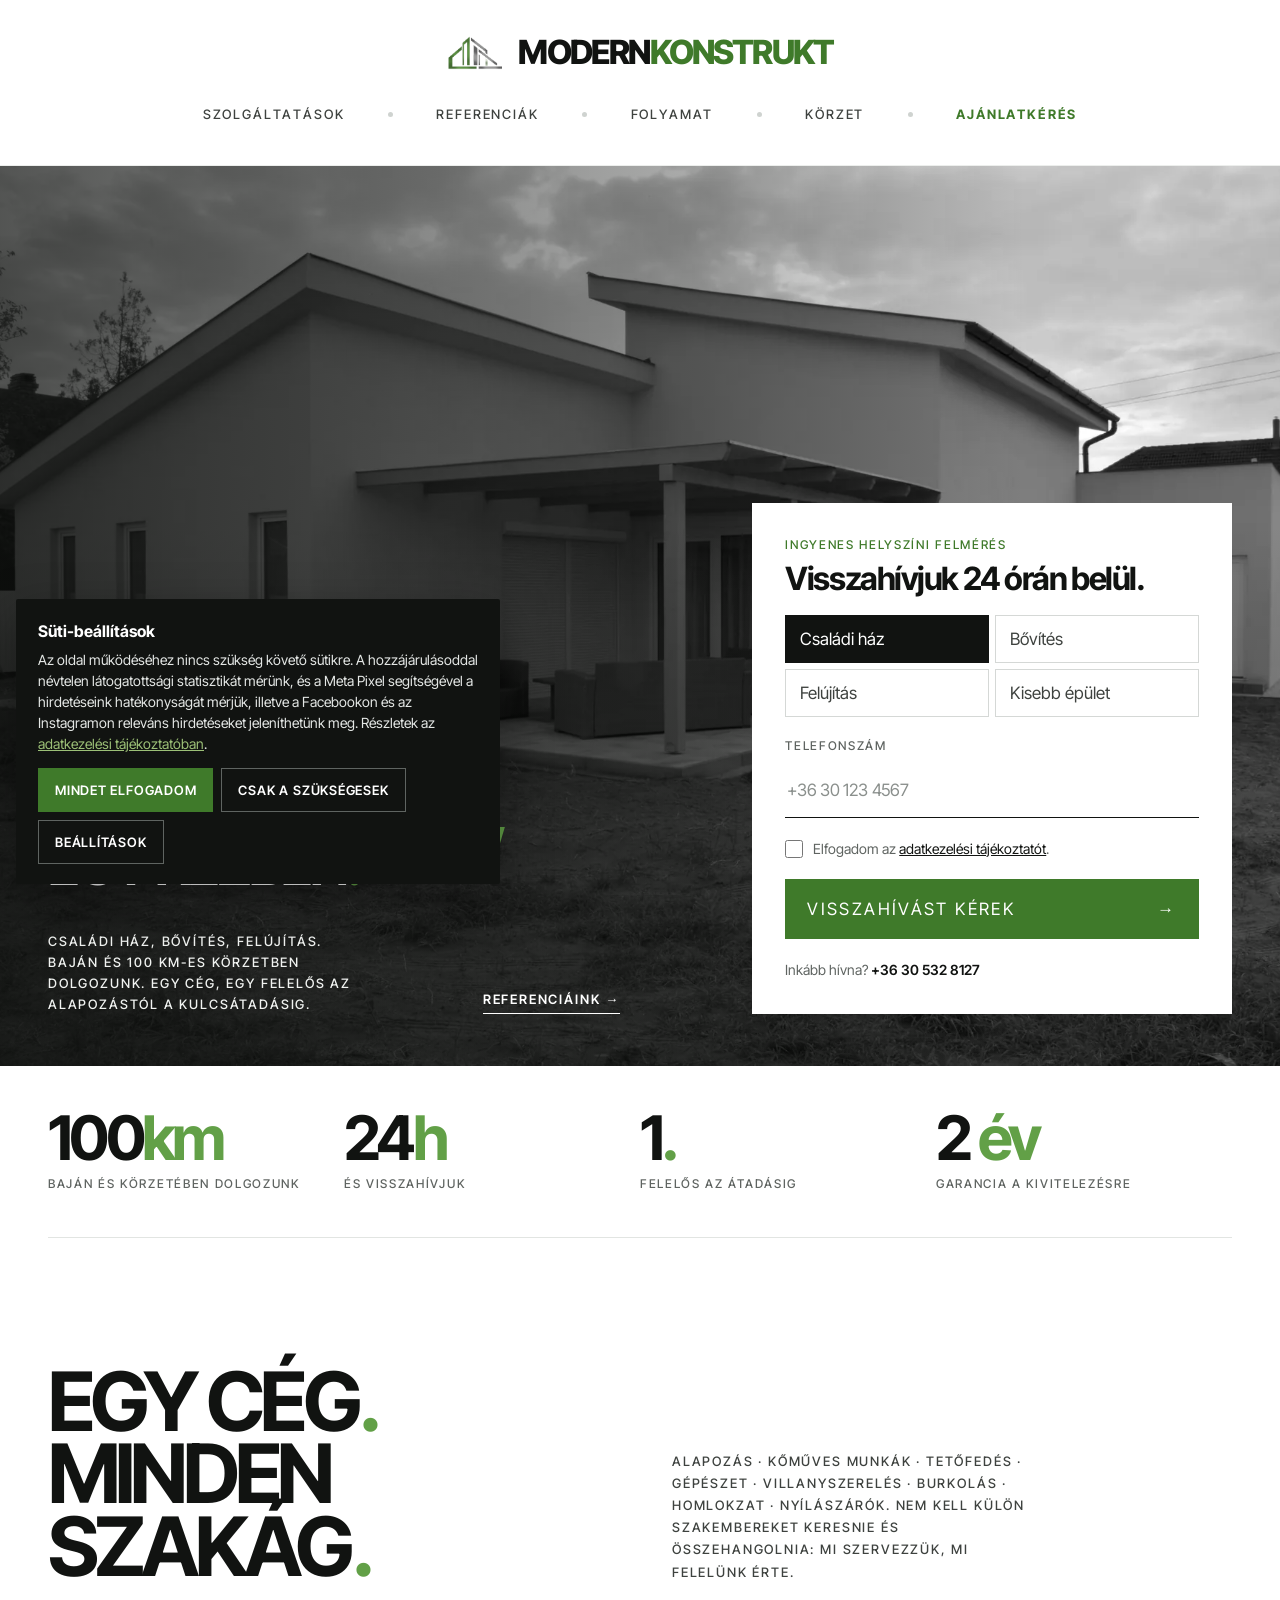
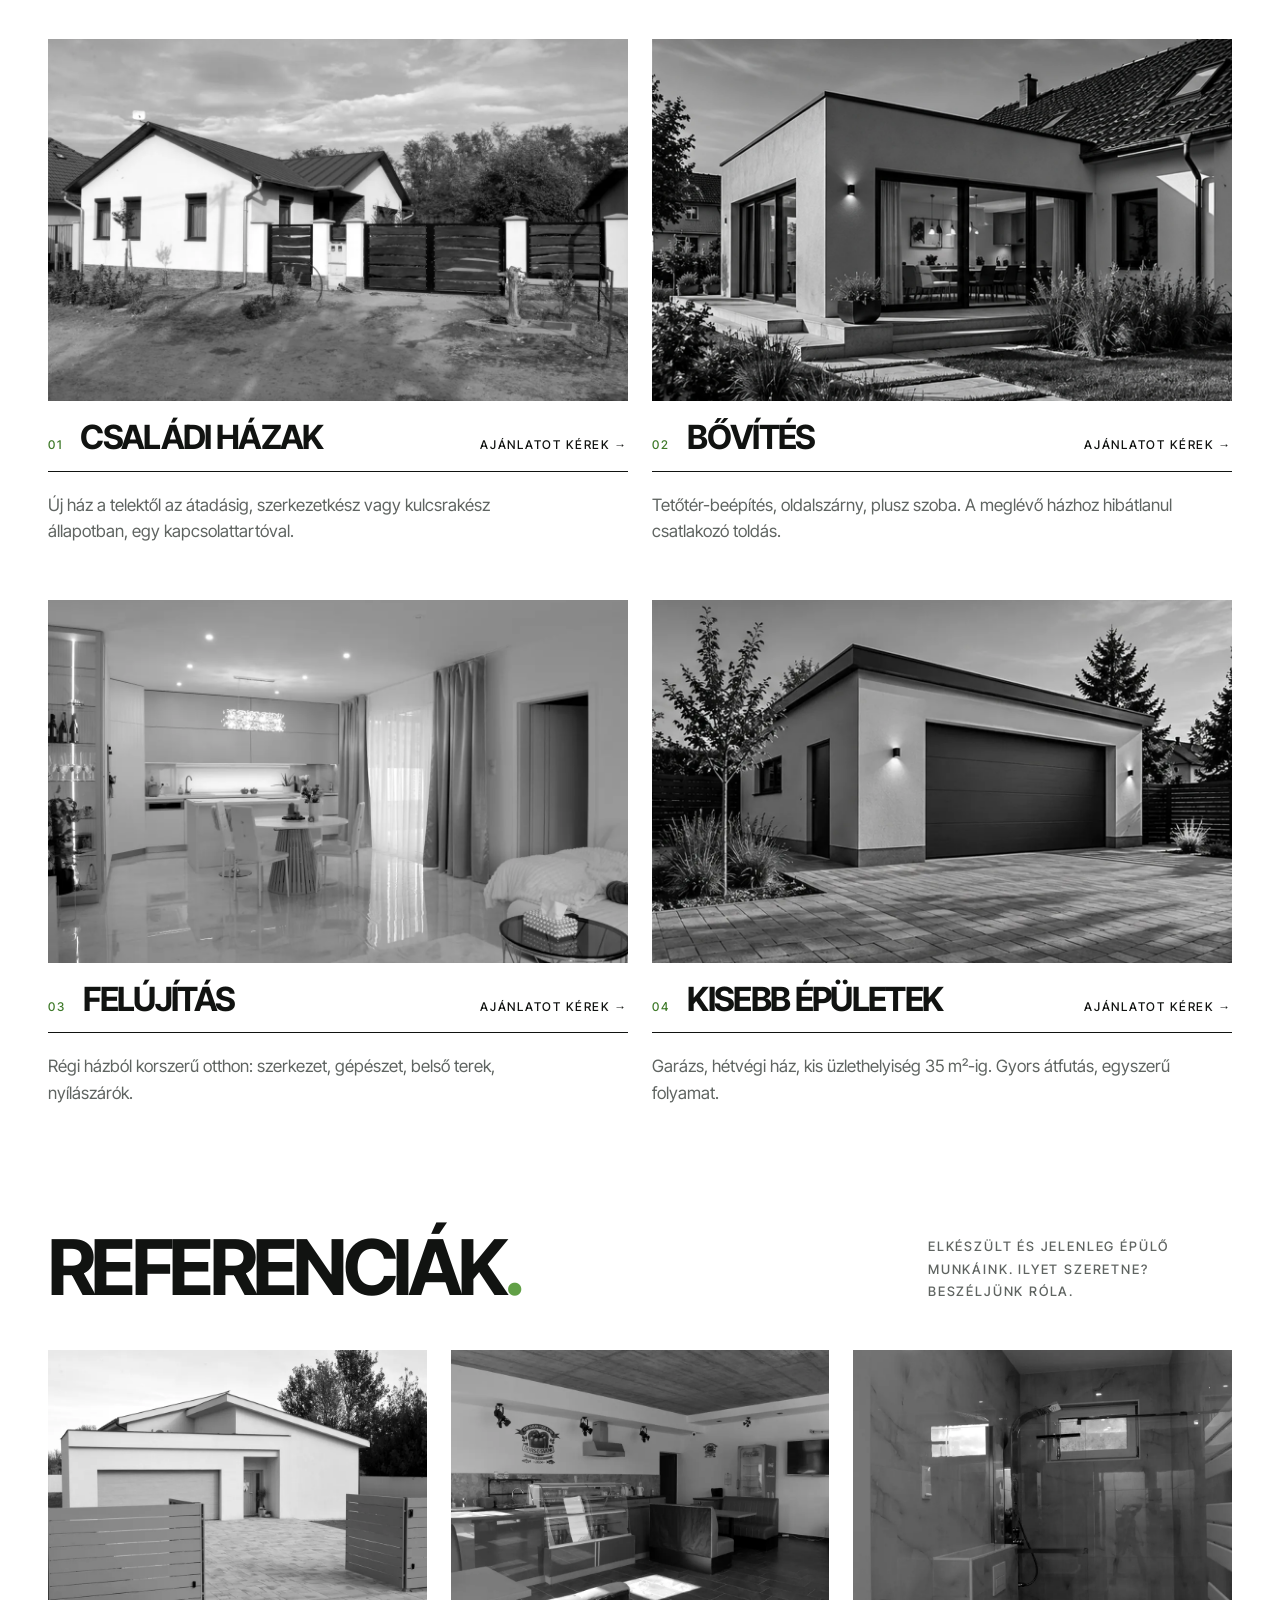
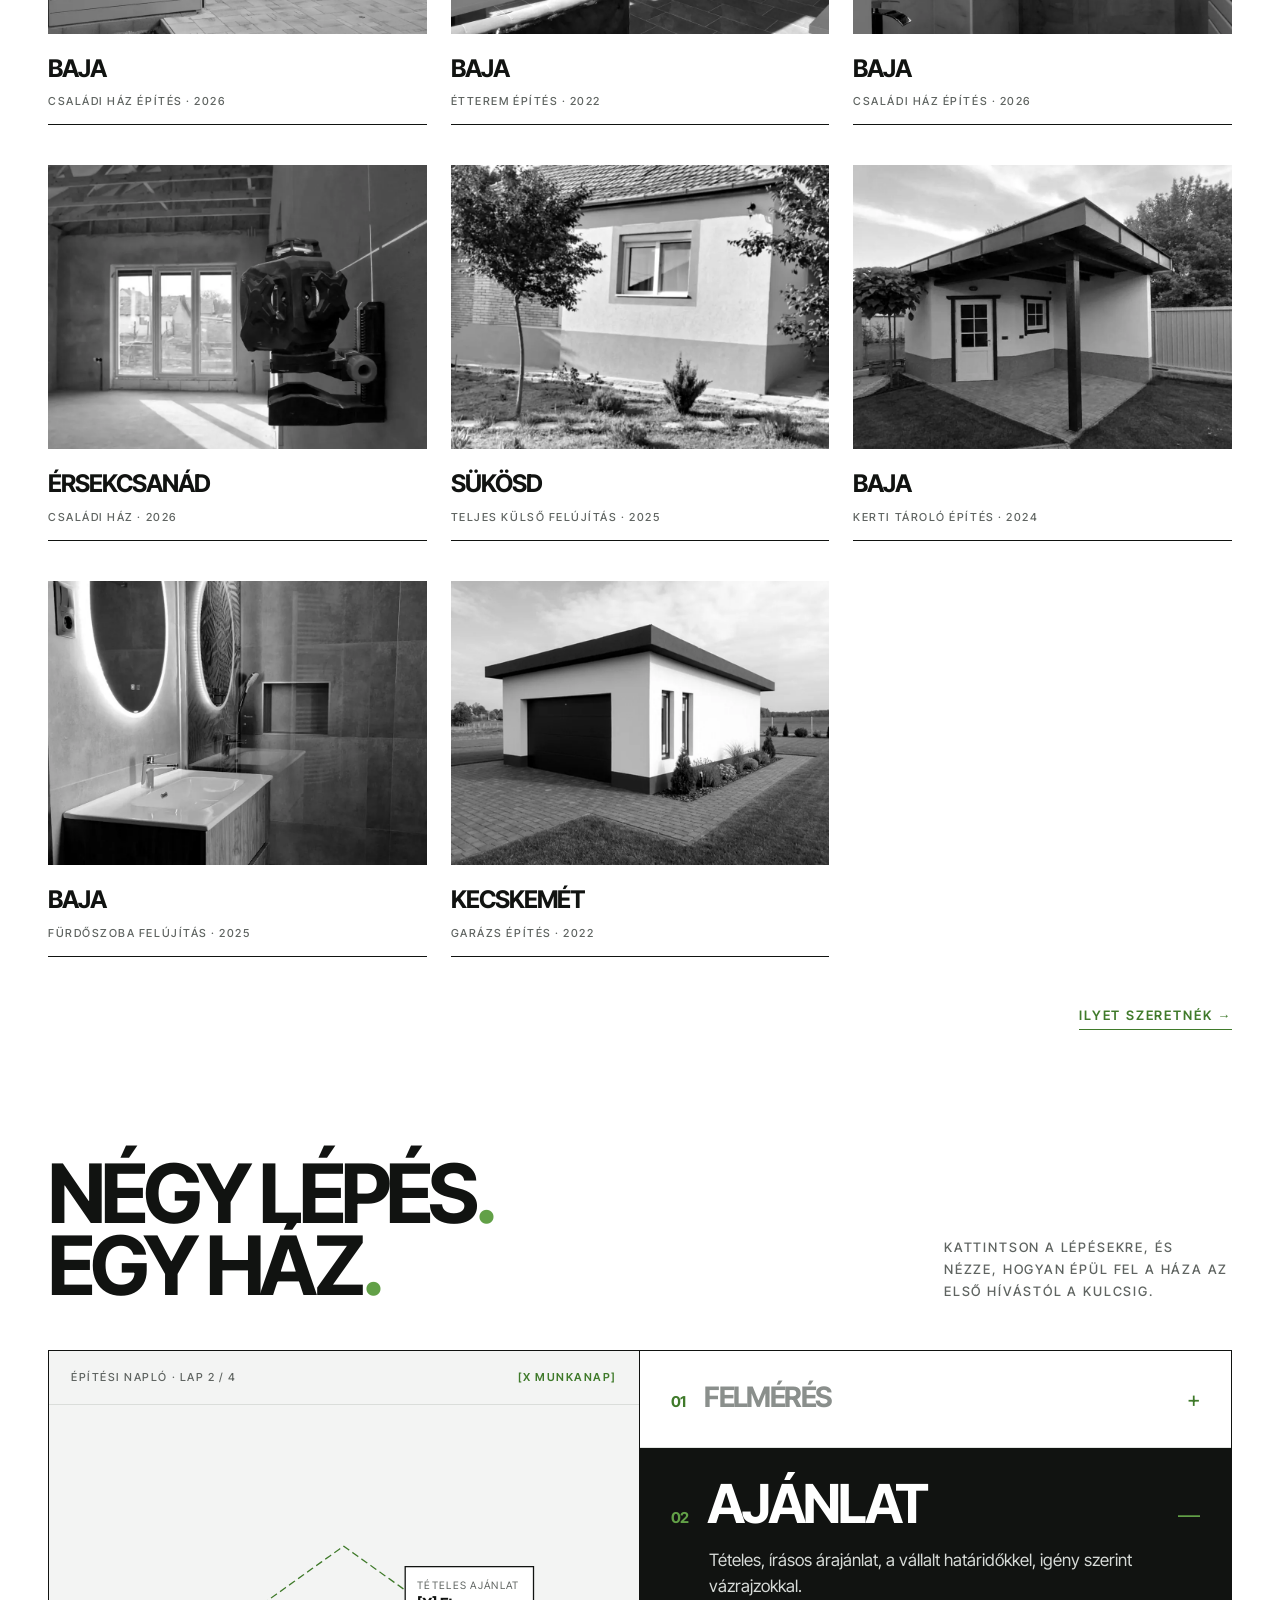
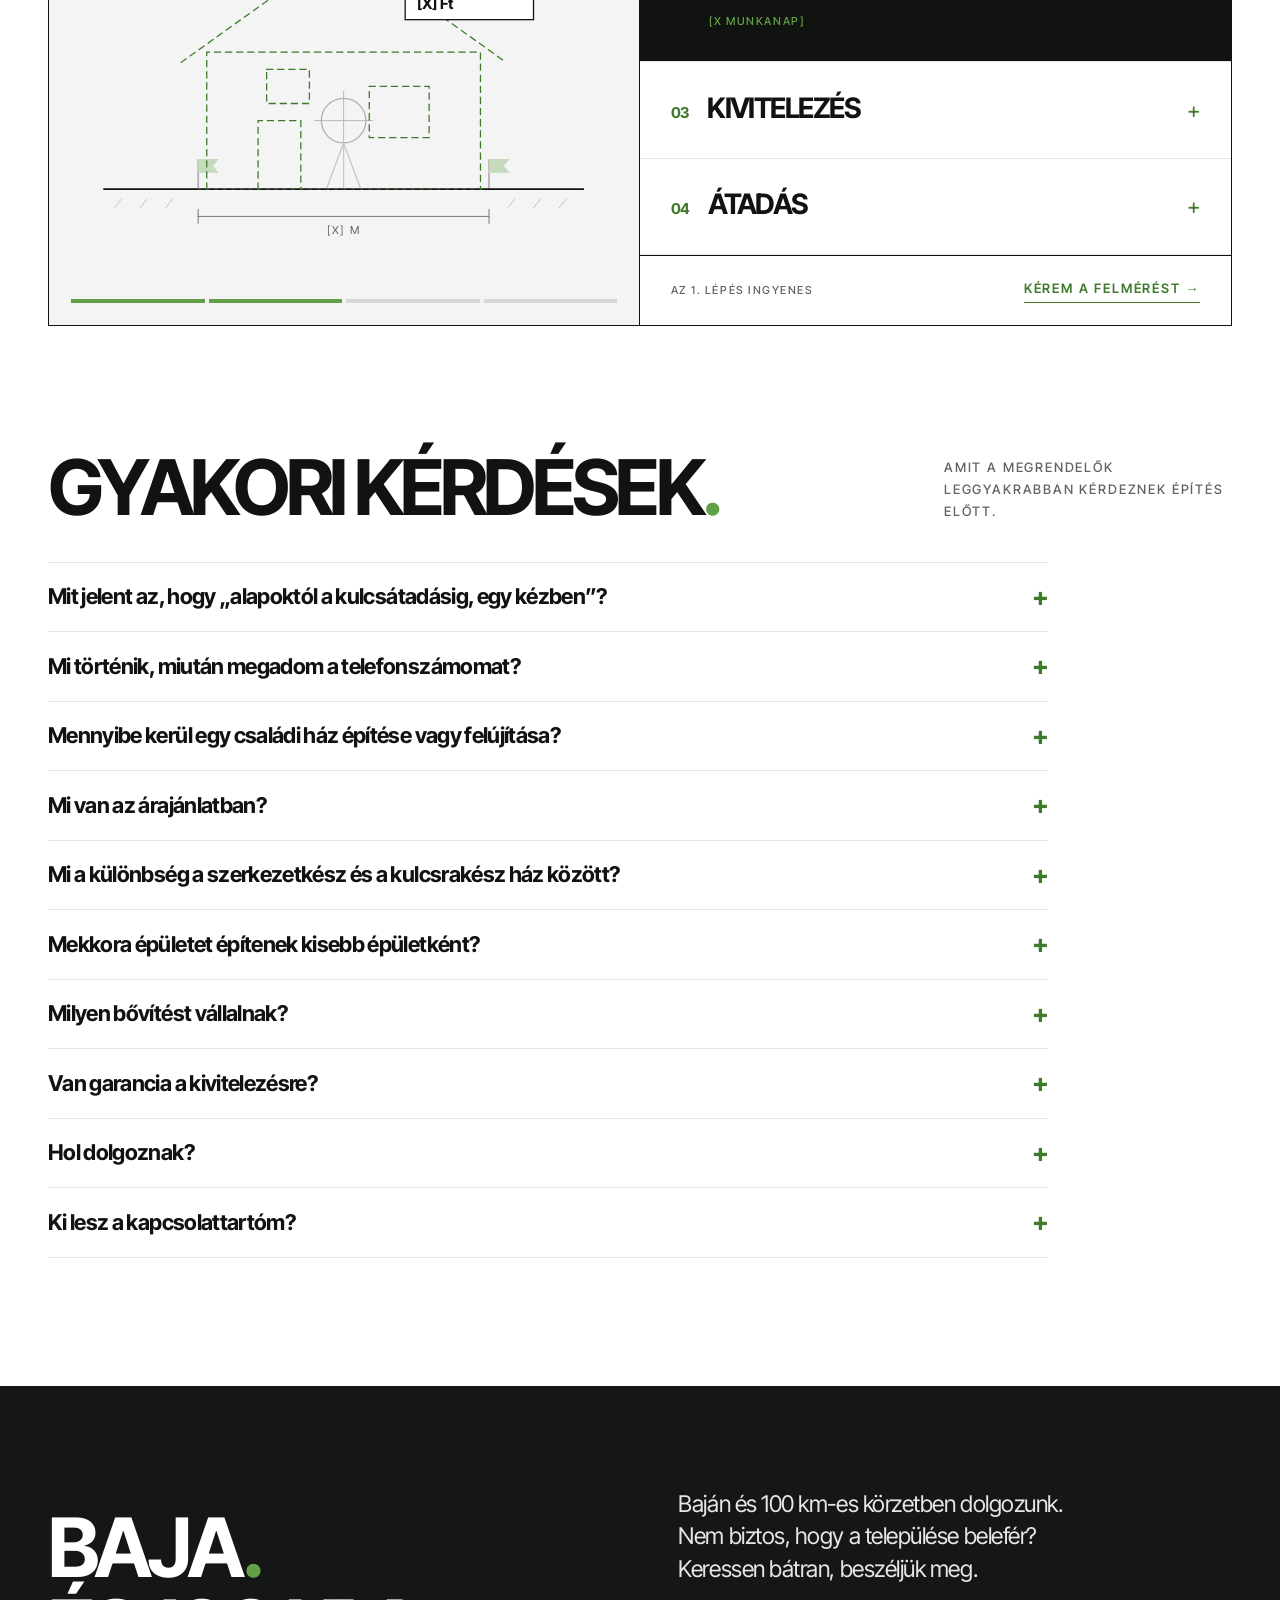
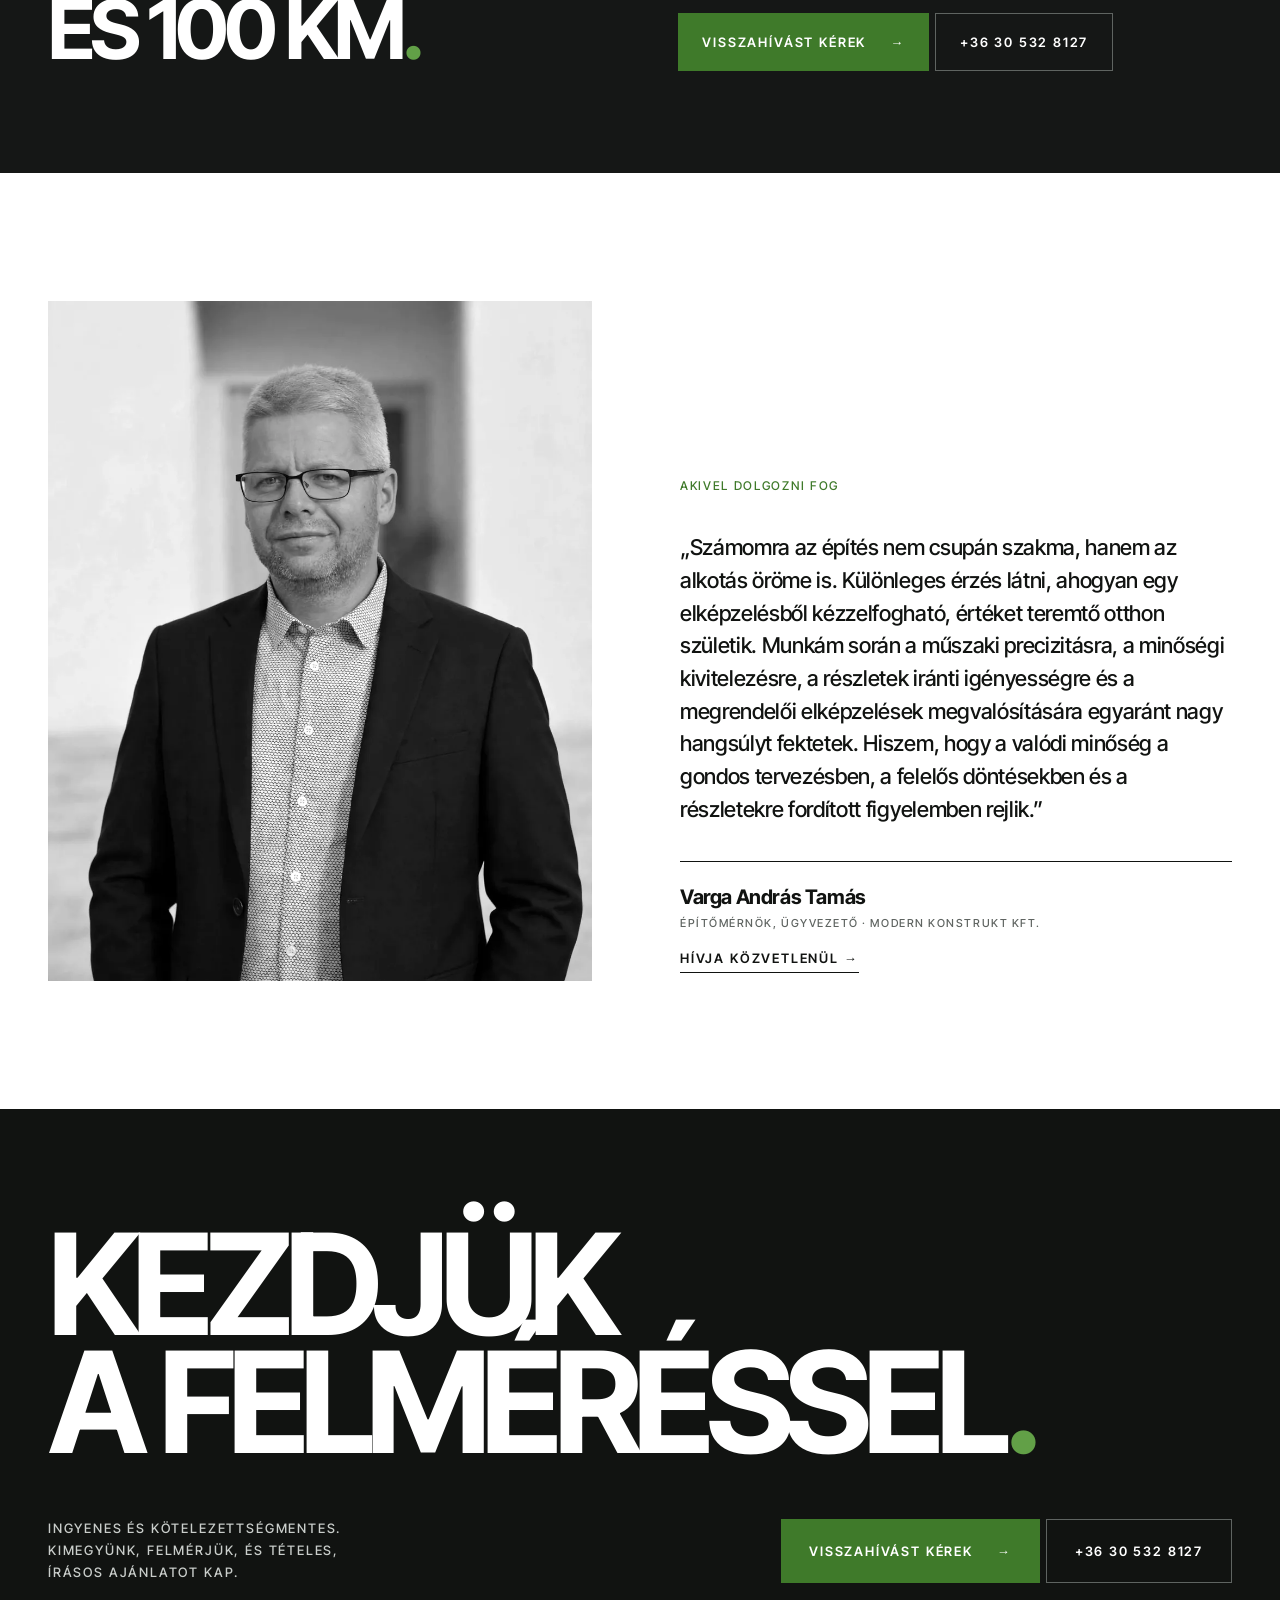
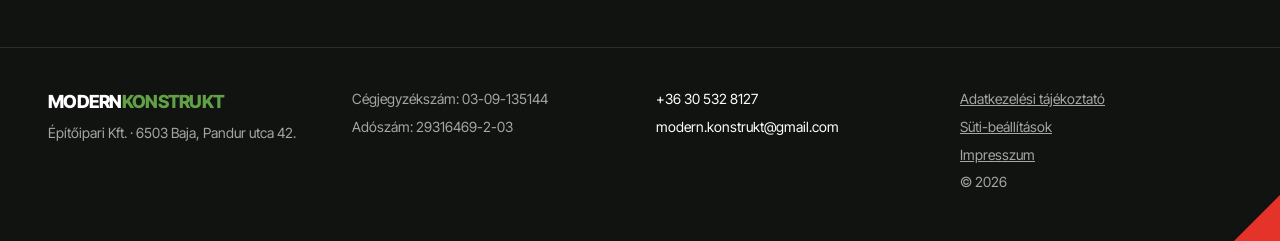
==== index.html @ 7abfe620 "GY.I.K. átírása: valós, ellenőrizhető tartalom, az ajánlati folyamat külön kérdésként" ====
<!DOCTYPE html>

<html lang="hu">
<head>
<meta charset="utf-8"/>
<meta content="width=device-width, initial-scale=1" name="viewport"/>
<title>Építőipari kivitelezés Baján: családi ház, bővítés, felújítás | Modern Konstrukt</title>
<meta content="Családi ház építés, bővítés és felújítás Baján és 100 km-es körzetben, egy kézben, 2 év garanciával. Ingyenes helyszíni felmérés, visszahívás 24 órán belül." name="description"/>
<meta content="#111311" name="theme-color"/>
<meta content="index, follow, max-image-preview:large, max-snippet:-1, max-video-preview:-1" name="robots"/>
<meta content="Modern Konstrukt Építőipari Kft." name="author"/>
<meta content="HU-BK" name="geo.region"/>
<meta content="Baja" name="geo.placename"/>
<meta content="46.1806;18.9547" name="geo.position"/>
<meta content="46.1806, 18.9547" name="ICBM"/>
<link href="https://www.modernkonstrukt.hu/" rel="canonical"/>
<link href="https://www.modernkonstrukt.hu/" hreflang="hu" rel="alternate"/>
<link href="https://www.modernkonstrukt.hu/" hreflang="x-default" rel="alternate"/>
<meta content="hu_HU" property="og:locale"/>
<meta content="Modern Konstrukt" property="og:site_name"/>
<meta content="website" property="og:type"/>
<meta content="https://www.modernkonstrukt.hu/" property="og:url"/>
<meta content="Modern Konstrukt – Családi ház, bővítés, felújítás Baján és környékén" property="og:title"/>
<meta content="Családi ház, bővítés, felújítás Baján és 100 km-es körzetben. Kérjen visszahívást, 24 órán belül jelentkezünk." property="og:description"/>
<meta content="https://www.modernkonstrukt.hu/assets/og-image.jpg" property="og:image"/>
<meta content="1200" property="og:image:width"/>
<meta content="630" property="og:image:height"/>
<meta content="Modern Konstrukt: modern családi ház, Baja" property="og:image:alt"/>
<meta content="summary_large_image" name="twitter:card"/>
<meta content="Modern Konstrukt: modern családi ház, Baja" name="twitter:image:alt"/>
<meta content="Modern Konstrukt – Családi ház, bővítés, felújítás Baján és környékén" name="twitter:title"/>
<meta content="Családi ház, bővítés, felújítás Baján és 100 km-es körzetben." name="twitter:description"/>
<meta content="https://www.modernkonstrukt.hu/assets/og-image.jpg" name="twitter:image"/>
<link href="assets/mark.png" rel="icon" type="image/png"/>
<link href="assets/mark.png" rel="apple-touch-icon"/>
<link as="font" crossorigin="" href="assets/fonts/inter-tight-latin.woff2" rel="preload" type="font/woff2"/>
<link as="font" crossorigin="" href="assets/fonts/inter-tight-latin-ext.woff2" rel="preload" type="font/woff2"/>
<link href="assets/fonts.css" rel="stylesheet"/>
<style>
body{margin:0;background:#FFFFFF}
a{color:#111311}a:hover{color:#3F7A2A}
.mk *{box-sizing:border-box}
.mk h1,.mk h2,.mk h3,.mk p{margin:0}
.mk input,.mk button{font:inherit}
.mk ::placeholder{color:#8A8F8C}
.mk-cap{text-transform:uppercase;letter-spacing:.14em;font-size:13px;font-weight:500}
.mk-ul{text-decoration:none;border-bottom:1.5px solid currentColor;padding-bottom:4px;transition:color .2s,border-color .2s}
.mk-btn{transition:background .2s,color .2s}
.mk-dark:hover{background:#3F7A2A !important}
.mk-green:hover{background:#2F5F1F !important}
.mk-col{opacity:0;transition:opacity .7s ease}
.mk-svc:hover .mk-col,.mk-svc:focus-visible .mk-col{opacity:1}
@media (hover:none){.mk-svc:active .mk-col{opacity:1}}
@supports (animation-timeline: view()){@media (hover:none){.mk-col{animation:mkcol linear both;animation-timeline:view();transition:none}.mk-svc:active .mk-col{animation:none;opacity:1}}}
@keyframes mkcol{0%,32%{opacity:0}46%,58%{opacity:1}72%,100%{opacity:0}}
@media (prefers-reduced-motion:reduce){.mk-col{transition:none}}
.mk-img{transition:transform .8s cubic-bezier(.2,.7,.2,1)}
.mk-svc:hover .mk-img{transform:scale(1.03)}
.mk-rise{display:block;white-space:nowrap;animation:mkrise 1s cubic-bezier(.2,.7,.2,1) both}
.mk-rise.d2{animation-delay:.1s}.mk-rise.d3{animation-delay:.2s}
@keyframes mkrise{from{opacity:0;transform:translateY(30px)}to{opacity:1;transform:none}}
.mk input:focus-visible,.mk button:focus-visible,.mk a:focus-visible{outline:2px solid #3F7A2A;outline-offset:3px}
.mk-range{-webkit-appearance:none;appearance:none;background:transparent;position:absolute;inset:0;width:100%;height:100%;margin:0;cursor:ew-resize;opacity:0}
.mk-mbar{display:none}
@media (max-width:720px){.mk-mbar{display:flex}.mk-hide-sm{display:none !important}}

.mk-nav{position:relative;display:inline-block;padding:8px 0}
.mk-nl{display:inline-flex}
.mk-nl b{display:inline-block;overflow:hidden;height:1.5em;line-height:1.5em;font-weight:inherit}
.mk-nl u{display:block;text-decoration:none;transition:transform .45s cubic-bezier(.7,0,.2,1);transition-delay:calc(var(--i) * 24ms)}
.mk-nl u:last-child{color:#3F7A2A}
.mk-nav:hover .mk-nl u,.mk-nav:focus-visible .mk-nl u{transform:translateY(-100%)}
.mk-nav::after{content:"";position:absolute;left:-6px;right:-6px;bottom:2px;height:2px;background:#3F7A2A;transform:scaleX(0);transform-origin:left;transition:transform .5s cubic-bezier(.7,0,.2,1)}
.mk-nav::before{content:"";position:absolute;left:50%;top:-1px;width:12px;height:12px;border-left:2px solid #3F7A2A;border-top:2px solid #3F7A2A;transform:translate(-50%,8px) rotate(45deg) scale(0);opacity:0;transition:transform .5s cubic-bezier(.3,1.7,.5,1) .12s,opacity .2s .12s}
.mk-nav:hover::after,.mk-nav:focus-visible::after{transform:scaleX(1)}
.mk-nav:hover::before,.mk-nav:focus-visible::before{transform:translate(-50%,0) rotate(45deg) scale(1);opacity:1}
.mk-nav:last-child .mk-nl u:last-child{color:#111311}
@media (prefers-reduced-motion:reduce){.mk-nl u,.mk-nav::before,.mk-nav::after{transition:none}}
.mk-igzp{position:absolute;right:0;bottom:0;display:flex;align-items:center;justify-content:center;width:150px;height:84px;background:#E63329;text-decoration:none;clip-path:polygon(calc(100% - 46px) 100%,100% calc(100% - 46px),100% 100%,100% 100%);transition:clip-path .55s cubic-bezier(.7,0,.2,1),background .35s .1s}
.mk-igzp img{width:112px;height:auto;opacity:0;transform:translateY(8px);transition:opacity .3s,transform .4s cubic-bezier(.3,1.4,.5,1)}
.mk-igzp:hover,.mk-igzp:focus-visible{background:#FFFFFF;clip-path:polygon(0 100%,0 0,100% 0,100% 100%)}
.mk-igzp:hover img,.mk-igzp:focus-visible img{opacity:1;transform:none;transition-delay:.22s}
.mk-igzp:focus-visible{outline:2px solid #E63329;outline-offset:-2px}
@media (hover:none){.mk-igzp{clip-path:polygon(calc(100% - 56px) 100%,100% calc(100% - 56px),100% 100%,100% 100%)}}
@media (prefers-reduced-motion:reduce){.mk-igzp,.mk-igzp img{transition:none}}
@media (max-width:720px){.mk h2{font-size:clamp(34px,10.4vw,52px) !important}.mk h1{font-size:clamp(30px,9.4vw,52px) !important}.mk-phcap{display:none}#top{padding-top:56px}}
@media (prefers-reduced-motion:reduce){.mk-rise{animation:none}}


.mk-chip{min-height:48px;padding:0 14px;border:1px solid #D5D8D6;background:#fff;color:#3E423F;font-size:15px;font-weight:500;text-align:left;cursor:pointer;font-family:inherit;transition:background .2s,color .2s,border-color .2s}
.mk-chip-s{min-height:44px;font-size:14px}
.mk-chip:hover{border-color:#111311}
.mk-chip[aria-pressed="true"]{border-color:#111311;background:#111311;color:#fff}
.lp-in{border:0;border-bottom:1.5px solid #111311;background:transparent;color:#111311;font-family:inherit;min-height:54px;padding:0 2px;font-size:22px;font-weight:500;letter-spacing:-.02em;outline:none;width:100%}
.lp-in-s{min-height:48px;font-size:19px;letter-spacing:0;font-weight:400}
.lp-in.bad{border-bottom-color:#B3261E}
.lp-in:focus-visible{border-bottom-color:#3F7A2A}
.lp-submit{min-height:60px;border:0;background:#3F7A2A;color:#fff;font-weight:600;font-size:14px;display:flex;align-items:center;justify-content:space-between;padding:0 22px;cursor:pointer;font-family:inherit}
.lp-submit:disabled{opacity:.6;cursor:wait}
.lp-skip{flex:1;min-height:54px;border:1px solid #D5D8D6;background:#fff;color:#5F6461;font-size:13px;cursor:pointer;font-family:inherit}
.lp-send{flex:1.4;min-height:54px;border:0;background:#111311;color:#fff;font-size:13px;font-weight:600;cursor:pointer;font-family:inherit}
.lp-reset{align-self:flex-start;min-height:44px;border:0;border-bottom:1.5px solid #111311;padding:0 0 4px;background:none;color:#111311;font-size:12px;cursor:pointer;font-family:inherit}
.lp-phase[hidden]{display:none}
.ps{border-bottom:1px solid #E2E5E2}
.ps:last-of-type{border-bottom:0}
.ps>button{width:100%;display:flex;flex-direction:column;gap:14px;padding:clamp(22px,2.4vw,32px);border:0;background:#fff;color:#111311;text-align:left;cursor:pointer;font-family:inherit;transition:background .3s,color .3s}
.ps.past>button{color:#8A8F8C}
.ps.on>button{background:#111311;color:#fff}
.ps-row{display:flex;align-items:baseline;justify-content:space-between;gap:16px;width:100%}
.ps-l{display:flex;align-items:baseline;gap:18px}
.ps-n{font-weight:700;font-size:15px;letter-spacing:-.02em;color:#3F7A2A}
.ps.on .ps-n,.ps.on .ps-ic{color:#62A047}
.ps-t{font-weight:700;font-size:clamp(24px,2.2vw,32px);letter-spacing:-.055em;line-height:.95;text-transform:uppercase;transition:font-size .35s}
.ps.on .ps-t{font-size:clamp(40px,4.2vw,64px)}
.ps-ic{font-size:22px;color:#3F7A2A}
.ps-body{display:none;flex-direction:column;gap:14px;padding-left:38px}
.ps.on .ps-body{display:flex}
.ps-d{font-size:17px;line-height:1.55;color:#D6DAD7;max-width:46ch}
.ps-dur{font-size:11px;color:#62A047}
.pgb{background:#D5D8D6}
.pgb.on{background:#62A047}
.mk noscript{display:block;padding:12px;background:#FFF3CD;font-size:14px;text-align:center}
/* süti-sáv */
.ck{position:fixed;left:16px;bottom:16px;z-index:90;max-width:420px;background:#111311;color:#E4E7E5;padding:20px 22px;border-radius:2px;box-shadow:0 18px 50px rgba(0,0,0,.35);font-family:'Inter Tight','Helvetica Neue',Arial,sans-serif;font-size:14px;line-height:1.5}
.ck[hidden]{display:none}
.ck h2{margin:0 0 6px;font-size:16px;font-weight:700;color:#fff}
.ck p{margin:0 0 14px}
.ck a{color:#9CC077}
.ck-b{display:flex;gap:8px;flex-wrap:wrap}
.ck-b button{min-height:44px;padding:0 16px;border:1px solid #5F6461;background:transparent;color:#fff;font:600 13px/1 'Inter Tight',Arial,sans-serif;letter-spacing:.06em;text-transform:uppercase;cursor:pointer}
.ck-b button.pri{background:#3F7A2A;border-color:#3F7A2A}
.ck-b button:hover{border-color:#9CC077}
@media (max-width:720px){.ck{left:8px;right:8px;bottom:66px;max-width:none}}

.sr-only{position:absolute;width:1px;height:1px;margin:-1px;padding:0;overflow:hidden;clip:rect(0,0,0,0);white-space:nowrap;border:0}
.mk-skip{position:absolute;left:8px;top:-60px;z-index:200;background:#111311;color:#fff;padding:12px 16px;font-size:14px}
.mk-skip:focus{top:8px}
.faq details{border-bottom:1px solid #E2E5E2}
.faq summary{list-style:none;cursor:pointer;display:flex;justify-content:space-between;align-items:center;gap:24px;min-height:64px;padding:18px 0;font-weight:700;font-size:clamp(18px,1.7vw,24px);letter-spacing:-.03em;line-height:1.25}
.faq summary::-webkit-details-marker{display:none}
.faq summary::after{content:"+";font-size:26px;color:#3F7A2A;flex:none}
.faq details[open] summary::after{content:"\2013"}
.faq summary:focus-visible{outline:2px solid #3F7A2A;outline-offset:2px}
.faq details p{padding:0 0 22px;max-width:70ch;color:#3E423F;font-size:17px;line-height:1.6}
.mk-zoomcard{cursor:zoom-in}
.mk-zoomcard{color:inherit}
.mk-zoomcard:focus-visible{outline:2px solid #3F7A2A;outline-offset:4px}
</style>
<script type="application/ld+json">{"@context":"https://schema.org","@graph":[{"@type":["GeneralContractor","HomeAndConstructionBusiness"],"@id":"https://www.modernkonstrukt.hu/#vallalkozas","name":"Modern Konstrukt Építőipari Kft.","alternateName":"Modern Konstrukt","url":"https://www.modernkonstrukt.hu/","logo":"https://www.modernkonstrukt.hu/assets/mark.png","image":"https://www.modernkonstrukt.hu/assets/og-image.jpg","description":"Teljeskörű építőipari kivitelezés Baján és 100 km-es körzetben: családi házak építése, bővítés, felújítás, kisebb épületek.","telephone":"+36305328127","email":"modern.konstrukt@gmail.com","vatID":"HU29316469","taxID":"29316469-2-03","address":{"@type":"PostalAddress","streetAddress":"Pandur utca 42.","addressLocality":"Baja","postalCode":"6503","addressCountry":"HU"},"geo":{"@type":"GeoCoordinates","latitude":46.1806,"longitude":18.9547},"areaServed":[{"@type":"GeoCircle","geoMidpoint":{"@type":"GeoCoordinates","latitude":46.1806,"longitude":18.9547},"geoRadius":100000},{"@type":"City","name":"Baja"},{"@type":"City","name":"Kalocsa"},{"@type":"City","name":"Mohács"},{"@type":"City","name":"Szekszárd"},{"@type":"City","name":"Kiskunhalas"},{"@type":"City","name":"Kecskemét"},{"@type":"City","name":"Sükösd"},{"@type":"City","name":"Érsekcsanád"}],"founder":{"@id":"https://www.modernkonstrukt.hu/#tamas","@type":"Person","name":"Varga András Tamás","jobTitle":"Építőmérnök, ügyvezető","image":"https://www.modernkonstrukt.hu/assets/tamas-varga.webp","worksFor":{"@id":"https://www.modernkonstrukt.hu/#vallalkozas"}},"contactPoint":{"@type":"ContactPoint","telephone":"+36305328127","email":"modern.konstrukt@gmail.com","contactType":"customer service","areaServed":"HU","availableLanguage":"hu"},"legalName":"Modern Konstrukt Építőipari Kft.","identifier":{"@type":"PropertyValue","name":"Cégjegyzékszám","value":"03-09-135144"},"knowsAbout":["családi ház építés","bővítés","tetőtér-beépítés","épületfelújítás","garázs építés","kulcsrakész kivitelezés"],"slogan":"Alapoktól a kulcsátadásig, egy kézben","hasOfferCatalog":{"@type":"OfferCatalog","name":"Építőipari szolgáltatások","itemListElement":[{"@type":"Offer","itemOffered":{"@type":"Service","name":"Családi ház építés","serviceType":"Új családi ház építése szerkezetkész vagy kulcsrakész állapotban","provider":{"@id":"https://www.modernkonstrukt.hu/#vallalkozas"},"areaServed":"Baja és 100 km-es körzete"}},{"@type":"Offer","itemOffered":{"@type":"Service","name":"Bővítés","serviceType":"Tetőtér-beépítés, oldalszárny, plusz szoba","provider":{"@id":"https://www.modernkonstrukt.hu/#vallalkozas"},"areaServed":"Baja és 100 km-es körzete"}},{"@type":"Offer","itemOffered":{"@type":"Service","name":"Felújítás","serviceType":"Épületfelújítás: szerkezet, gépészet, belső terek, nyílászárók","provider":{"@id":"https://www.modernkonstrukt.hu/#vallalkozas"},"areaServed":"Baja és 100 km-es körzete"}},{"@type":"Offer","itemOffered":{"@type":"Service","name":"Kisebb épületek","serviceType":"Garázs, hétvégi ház, kis üzlethelyiség építése 35 m²-ig","provider":{"@id":"https://www.modernkonstrukt.hu/#vallalkozas"},"areaServed":"Baja és 100 km-es körzete"}}]}},{"@type":"WebSite","@id":"https://www.modernkonstrukt.hu/#weboldal","name":"Modern Konstrukt","url":"https://www.modernkonstrukt.hu/","inLanguage":"hu-HU","publisher":{"@id":"https://www.modernkonstrukt.hu/#vallalkozas"}},{"@type":"WebPage","@id":"https://www.modernkonstrukt.hu/#oldal","url":"https://www.modernkonstrukt.hu/","name":"Építőipari kivitelezés Baján: családi ház, bővítés, felújítás","isPartOf":{"@id":"https://www.modernkonstrukt.hu/#weboldal"},"about":{"@id":"https://www.modernkonstrukt.hu/#vallalkozas"},"primaryImageOfPage":{"@type":"ImageObject","url":"https://www.modernkonstrukt.hu/assets/og-image.jpg","width":1200,"height":630},"inLanguage":"hu-HU","speakable":{"@type":"SpeakableSpecification","cssSelector":["h1",".mk-lead","#gyik summary"]}},{"@type":"FAQPage","@id":"https://www.modernkonstrukt.hu/#gyik-adat","mainEntity":[{"@type":"Question","name":"Mit jelent az, hogy „alapoktól a kulcsátadásig, egy kézben”?","acceptedAnswer":{"@type":"Answer","text":"Egyetlen vállalkozóval szerződik, aki az egész építésért felel. Az alapozástól a kőműves munkákon, tetőfedésen, gépészeten, villanyszerelésen, burkoláson, homlokzaton és nyílászárókon át az átadásig mi szervezzük és hangoljuk össze a szakágakat. Nem kell külön szakembereket keresnie, és egy kapcsolattartója van."}},{"@type":"Question","name":"Mi történik, miután megadom a telefonszámomat?","acceptedAnswer":{"@type":"Answer","text":"24 órán belül visszahívjuk, és egyeztetünk időpontot a helyszíni felmérésre. A felmérés ingyenes és kötelezettségmentes. Ott megbeszéljük az igényeit, majd tételes, írásos árajánlatot kap. Ha elfogadja, jön a kivitelezés, a végén pedig közös bejárással, dokumentáltan adjuk át a munkát."}},{"@type":"Question","name":"Mennyibe kerül egy családi ház építése vagy felújítása?","acceptedAnswer":{"@type":"Answer","text":"Általános négyzetméterárat nem mondunk, mert az ár a mérettől, a szerkezettől, a gépészeti és belső kialakítástól és a választott készültségi foktól is függ. A helyszíni felmérés után kap tételes, írásos árajánlatot, így látja, mire mennyit számolunk."}},{"@type":"Question","name":"Mi van az árajánlatban?","acceptedAnswer":{"@type":"Answer","text":"Tételes, írásos ajánlat a vállalt határidőkkel, igény szerint vázrajzokkal. Az ajánlat előtti felmérés ingyenes, és nem kötelezi semmire."}},{"@type":"Question","name":"Mi a különbség a szerkezetkész és a kulcsrakész ház között?","acceptedAnswer":{"@type":"Answer","text":"Szerkezetkész állapotban a ház teherhordó szerkezete és a tető elkészül, a belső befejező munkák (például gépészet, burkolás) még nem. Kulcsrakész állapotban beköltözhető a ház. A pontos tartalmat az ajánlatban rögzítjük, mert a két fogalom nem mindenhol jelent pontosan ugyanazt."}},{"@type":"Question","name":"Mekkora épületet építenek kisebb épületként?","acceptedAnswer":{"@type":"Answer","text":"Garázst, hétvégi házat vagy kis üzlethelyiséget vállalunk 35 m²-ig. Ezeknél gyorsabb átfutással és egyszerűbb folyamattal dolgozunk."}},{"@type":"Question","name":"Milyen bővítést vállalnak?","acceptedAnswer":{"@type":"Answer","text":"Tetőtér-beépítést, oldalszárnyat és plusz szobát. A cél, hogy az új rész hibátlanul csatlakozzon a meglévő házhoz."}},{"@type":"Question","name":"Van garancia a kivitelezésre?","acceptedAnswer":{"@type":"Answer","text":"Igen, a kivitelezésre 2 év garanciát vállalunk."}},{"@type":"Question","name":"Hol dolgoznak?","acceptedAnswer":{"@type":"Answer","text":"Bajai székhellyel, körülbelül 100 km-es körzetben. Készült már munkánk Baján, Sükösdön, Érsekcsanádon és Kecskeméten is. Ha a települése határeset, keressen bátran, és megbeszéljük."}},{"@type":"Question","name":"Ki lesz a kapcsolattartóm?","acceptedAnswer":{"@type":"Answer","text":"A céget Varga András Tamás építőmérnök, ügyvezető vezeti, ő az, akivel dolgozni fog."}}]},{"@type":"HowTo","name":"Hogyan zajlik az együttműködés az első hívástól az átadásig?","step":[{"@type":"HowToStep","position":1,"name":"Felmérés","text":"Egy helyszíni szemle alkalmával megbeszéljük az ügyfél igényeit. Ingyenes és kötelezettségmentes."},{"@type":"HowToStep","position":2,"name":"Ajánlat","text":"Tételes, írásos árajánlat a vállalt határidőkkel, igény szerint vázrajzokkal."},{"@type":"HowToStep","position":3,"name":"Kivitelezés","text":"A kivitelezés teljes időtartama alatt személyes kapcsolattartás a megrendelővel."},{"@type":"HowToStep","position":4,"name":"Átadás","text":"Részletes ellenőrzést és közös bejárást követően dokumentált átadás, 2 év garanciával."}]}]}</script>
</head>
<body>
<a class="mk-skip" href="#tartalom">Ugrás a tartalomhoz</a>
<div class="mk" style='font-family: "Inter Tight", "Helvetica Neue", Helvetica, Arial, sans-serif; color: rgb(17, 19, 17); background: rgb(255, 255, 255); font-size: 17px; line-height: 1.55;'><header style="background: rgb(255, 255, 255); padding: 36px clamp(20px, 4vw, 48px) 32px; display: flex; flex-direction: column; align-items: center; gap: 26px; border-bottom: 1px solid rgb(236, 238, 236);">
<a href="#top" style="display: flex; align-items: center; gap: 14px; text-decoration: none; color: rgb(17, 19, 17);">
<img alt="" src="assets/mark.png" style="height: 34px; width: auto;"/>
<span style="font-weight: 800; font-size: clamp(26px, 2.6vw, 36px); letter-spacing: -0.055em; line-height: 1; text-transform: uppercase;">Modern<span style="color: rgb(63, 122, 42);">Konstrukt</span></span>
</a>
<nav aria-label="Fő navigáció" style="display: flex; align-items: center; justify-content: center; flex-wrap: wrap; gap: 8px clamp(18px, 3.4vw, 52px);">
<a aria-label="Szolgáltatások" class="mk-cap mk-nav mk-hide-sm" href="#szolgaltatasok" style="text-decoration: none; color: rgb(62, 66, 63);"><span aria-hidden="true" class="mk-nl"><b style="--i: 0;"><u>S</u><u>S</u></b><b style="--i: 1;"><u>z</u><u>z</u></b><b style="--i: 2;"><u>o</u><u>o</u></b><b style="--i: 3;"><u>l</u><u>l</u></b><b style="--i: 4;"><u>g</u><u>g</u></b><b style="--i: 5;"><u>á</u><u>á</u></b><b style="--i: 6;"><u>l</u><u>l</u></b><b style="--i: 7;"><u>t</u><u>t</u></b><b style="--i: 8;"><u>a</u><u>a</u></b><b style="--i: 9;"><u>t</u><u>t</u></b><b style="--i: 10;"><u>á</u><u>á</u></b><b style="--i: 11;"><u>s</u><u>s</u></b><b style="--i: 12;"><u>o</u><u>o</u></b><b style="--i: 13;"><u>k</u><u>k</u></b></span></a>
<span aria-hidden="true" class="mk-hide-sm" style="width: 5px; height: 5px; border-radius: 50%; background: rgb(207, 211, 208);"></span>
<a aria-label="Referenciák" class="mk-cap mk-nav mk-hide-sm" href="#referenciak" style="text-decoration: none; color: rgb(62, 66, 63);"><span aria-hidden="true" class="mk-nl"><b style="--i: 0;"><u>R</u><u>R</u></b><b style="--i: 1;"><u>e</u><u>e</u></b><b style="--i: 2;"><u>f</u><u>f</u></b><b style="--i: 3;"><u>e</u><u>e</u></b><b style="--i: 4;"><u>r</u><u>r</u></b><b style="--i: 5;"><u>e</u><u>e</u></b><b style="--i: 6;"><u>n</u><u>n</u></b><b style="--i: 7;"><u>c</u><u>c</u></b><b style="--i: 8;"><u>i</u><u>i</u></b><b style="--i: 9;"><u>á</u><u>á</u></b><b style="--i: 10;"><u>k</u><u>k</u></b></span></a>
<span aria-hidden="true" class="mk-hide-sm" style="width: 5px; height: 5px; border-radius: 50%; background: rgb(207, 211, 208);"></span>
<a aria-label="Folyamat" class="mk-cap mk-nav mk-hide-sm" href="#folyamat" style="text-decoration: none; color: rgb(62, 66, 63);"><span aria-hidden="true" class="mk-nl"><b style="--i: 0;"><u>F</u><u>F</u></b><b style="--i: 1;"><u>o</u><u>o</u></b><b style="--i: 2;"><u>l</u><u>l</u></b><b style="--i: 3;"><u>y</u><u>y</u></b><b style="--i: 4;"><u>a</u><u>a</u></b><b style="--i: 5;"><u>m</u><u>m</u></b><b style="--i: 6;"><u>a</u><u>a</u></b><b style="--i: 7;"><u>t</u><u>t</u></b></span></a>
<span aria-hidden="true" class="mk-hide-sm" style="width: 5px; height: 5px; border-radius: 50%; background: rgb(207, 211, 208);"></span>
<a aria-label="Körzet" class="mk-cap mk-nav mk-hide-sm" href="#korzet" style="text-decoration: none; color: rgb(62, 66, 63);"><span aria-hidden="true" class="mk-nl"><b style="--i: 0;"><u>K</u><u>K</u></b><b style="--i: 1;"><u>ö</u><u>ö</u></b><b style="--i: 2;"><u>r</u><u>r</u></b><b style="--i: 3;"><u>z</u><u>z</u></b><b style="--i: 4;"><u>e</u><u>e</u></b><b style="--i: 5;"><u>t</u><u>t</u></b></span></a>
<span aria-hidden="true" class="mk-hide-sm" style="width: 5px; height: 5px; border-radius: 50%; background: rgb(207, 211, 208);"></span>
<a aria-label="Ajánlatkérés" class="mk-cap mk-nav" href="#ajanlat" style="text-decoration: none; color: rgb(63, 122, 42); font-weight: 700;"><span aria-hidden="true" class="mk-nl"><b style="--i: 0;"><u>A</u><u>A</u></b><b style="--i: 1;"><u>j</u><u>j</u></b><b style="--i: 2;"><u>á</u><u>á</u></b><b style="--i: 3;"><u>n</u><u>n</u></b><b style="--i: 4;"><u>l</u><u>l</u></b><b style="--i: 5;"><u>a</u><u>a</u></b><b style="--i: 6;"><u>t</u><u>t</u></b><b style="--i: 7;"><u>k</u><u>k</u></b><b style="--i: 8;"><u>é</u><u>é</u></b><b style="--i: 9;"><u>r</u><u>r</u></b><b style="--i: 10;"><u>é</u><u>é</u></b><b style="--i: 11;"><u>s</u><u>s</u></b></span></a>
</nav></header><main id="tartalom"><section id="top" style="position: relative; min-height: 900px; background: rgb(42, 45, 43); color: rgb(255, 255, 255); display: flex; flex-direction: column; justify-content: flex-end; overflow: hidden;">
<img alt="Modern, szabadon álló családi ház terasszal" fetchpriority="high" height="941" src="assets/hero.webp" style="position: absolute; inset: 0px; width: 100%; height: 100%; object-fit: cover; object-position: 50% 55%;" width="1672"/>
<div aria-hidden="true" style="position: absolute; inset: 0px; background: linear-gradient(rgba(17, 19, 17, 0) 40%, rgba(17, 19, 17, 0.45) 100%);"></div>
<div aria-hidden="true" style="position: absolute; inset: 0px; background: linear-gradient(90deg, rgba(17, 19, 17, 0.72) 0%, rgba(17, 19, 17, 0.35) 55%, rgba(17, 19, 17, 0) 80%);"></div>
<div style="position: relative; padding: 0px clamp(20px, 4vw, 48px) clamp(32px, 4vw, 56px); display: grid; grid-template-columns: repeat(auto-fit, minmax(min(460px, 100%), 1fr)); gap: 40px; align-items: end;">
<div style="display: flex; flex-direction: column; gap: 40px;">
<h1 style="font-weight: 700; font-size: clamp(36px, 4.3vw, 72px); line-height: 0.95; letter-spacing: -0.055em; text-transform: uppercase;">
<span class="sr-only">Építőipari kivitelezés Baján: családi ház, bővítés, felújítás. </span><span class="mk-rise">Alapoktól</span>
<span class="mk-rise d2">a kulcsátadásig<span style="color: rgb(98, 160, 71);">,</span></span>
<span class="mk-rise d3">egy kézben<span style="color: rgb(98, 160, 71);">.</span></span>
</h1>
<div style="display: flex; align-items: flex-end; justify-content: space-between; gap: 24px 48px; flex-wrap: wrap;">
<p class="mk-cap mk-lead" style="max-width: 38ch; line-height: 1.6; color: rgb(241, 243, 241);">Családi ház, bővítés, felújítás. Baján és 100 km-es körzetben dolgozunk. Egy cég, egy felelős az alapozástól a kulcsátadásig.</p>
<a class="mk-cap mk-ul" href="#referenciak" style="color: rgb(255, 255, 255); font-weight: 600;">Referenciáink →</a>
</div>
</div>
<div id="ajanlat" style="justify-self: end; width: 100%; max-width: 480px; background: rgb(255, 255, 255); color: rgb(17, 19, 17); padding: clamp(24px, 2.6vw, 36px); display: flex; flex-direction: column; gap: 22px; scroll-margin-top: 24px;">
<form class="lp-phase" id="lpLead" novalidate="">
<div style="display: flex; flex-direction: column; gap: 20px">
<div style="display: flex; flex-direction: column; gap: 8px">
<span class="mk-cap" style="color: #3F7A2A; font-size: 12px">Ingyenes helyszíni felmérés</span>
<h2 style="font-weight: 700; font-size: 32px; letter-spacing: -.045em; line-height: 1">Visszahívjuk 24 órán belül.</h2>
</div>
<div aria-label="Mit építene?" id="lpTypes" role="group" style="display: grid; grid-template-columns: repeat(2, minmax(0, 1fr)); gap: 6px"><button aria-pressed="true" class="mk-chip" data-type="haz" type="button">Családi ház</button><button aria-pressed="false" class="mk-chip" data-type="bovites" type="button">Bővítés</button><button aria-pressed="false" class="mk-chip" data-type="felujitas" type="button">Felújítás</button><button aria-pressed="false" class="mk-chip" data-type="kicsi" type="button">Kisebb épület</button></div>
<label style="display: flex; flex-direction: column; gap: 8px">
<span class="mk-cap" style="font-size: 12px; color: #5F6461">Telefonszám</span>
<input autocomplete="tel" class="lp-in" id="lpPhone" inputmode="tel" name="telefon" placeholder="+36 30 123 4567" type="tel"/>
</label>
<label style="display: flex; gap: 10px; align-items: center; font-size: 14px; color: #5F6461; cursor: pointer">
<input id="lpConsent" style="width: 18px; height: 18px; margin: 0; accent-color: #3F7A2A; flex: none" type="checkbox"/>
<span>Elfogadom az <a href="adatkezelesi-tajekoztato.html" rel="noopener" style="color: #111311" target="_blank">adatkezelési tájékoztatót</a>.</span>
</label>
<p hidden="" id="lpErr" role="alert" style="font-size: 14px; color: #B3261E">Adjon meg egy telefonszámot, és fogadja el a tájékoztatót.</p>
<button class="mk-btn mk-green mk-cap lp-submit" type="submit">Visszahívást kérek <span aria-hidden="true">→</span></button>
<a href="tel:+36305328127" style="font-size: 14px; color: #5F6461; text-decoration: none">Inkább hívna? <strong style="color: #111311; font-weight: 600">+36 30 532 8127</strong></a>
</div>
</form>
<div class="lp-phase" hidden="" id="lpQ">
<div style="display: flex; flex-direction: column; gap: 20px">
<div style="display: flex; flex-direction: column; gap: 6px">
<span class="mk-cap" style="color: #3F7A2A; font-size: 12px">Megvan a száma</span>
<h2 style="font-weight: 700; font-size: 26px; letter-spacing: -.04em; line-height: 1.05">Három gyors kérdés, hogy felkészülten hívjuk.</h2>
</div>
<p hidden="" id="lpSendErr" role="alert" style="font-size: 14px; color: #B3261E">Az elküldés nem sikerült. Kérjük, hívjon: <a href="tel:+36305328127" style="color: #B3261E; font-weight: 600">+36 30 532 8127</a></p>
<div style="display: flex; flex-direction: column; gap: 8px">
<span class="mk-cap" style="font-size: 12px; color: #5F6461">Alapterület</span>
<div style="display: flex; flex-wrap: wrap; gap: 6px"><button aria-pressed="false" class="mk-chip mk-chip-s" data-key="size" data-val="50 m² alatt" type="button">50 m² alatt</button><button aria-pressed="false" class="mk-chip mk-chip-s" data-key="size" data-val="50–100 m²" type="button">50–100 m²</button><button aria-pressed="false" class="mk-chip mk-chip-s" data-key="size" data-val="100–150 m²" type="button">100–150 m²</button><button aria-pressed="false" class="mk-chip mk-chip-s" data-key="size" data-val="150 m² felett" type="button">150 m² felett</button></div>
</div>
<div style="display: flex; flex-direction: column; gap: 8px">
<span class="mk-cap" style="font-size: 12px; color: #5F6461">Mikor kezdené?</span>
<div style="display: flex; flex-wrap: wrap; gap: 6px"><button aria-pressed="false" class="mk-chip mk-chip-s" data-key="when" data-val="3 hónapon belül" type="button">3 hónapon belül</button><button aria-pressed="false" class="mk-chip mk-chip-s" data-key="when" data-val="3–6 hónap" type="button">3–6 hónap</button><button aria-pressed="false" class="mk-chip mk-chip-s" data-key="when" data-val="6–12 hónap" type="button">6–12 hónap</button><button aria-pressed="false" class="mk-chip mk-chip-s" data-key="when" data-val="Csak tájékozódom" type="button">Csak tájékozódom</button></div>
</div>
<label style="display: flex; flex-direction: column; gap: 8px">
<span class="mk-cap" style="font-size: 12px; color: #5F6461">Település</span>
<input autocomplete="address-level2" class="lp-in lp-in-s" id="lpTown" placeholder="pl. Baja" type="text"/>
</label>
<div style="display: flex; gap: 6px">
<button class="mk-cap lp-skip" data-finish="" type="button">Kihagyom</button>
<button class="mk-btn mk-dark mk-cap lp-send" data-finish="" type="button">Elküldöm →</button>
</div>
</div>
</div>
<div class="lp-phase" hidden="" id="lpDone">
<div style="display: flex; flex-direction: column; gap: 18px">
<span class="mk-cap" style="color: #3F7A2A; font-size: 12px">Köszönjük</span>
<h2 style="font-weight: 700; font-size: 34px; letter-spacing: -.05em; line-height: .98">24 órán belül hívjuk<span style="color: #62A047">.</span></h2>
<p style="color: #5F6461">Egyeztetünk egy időpontot az ingyenes helyszíni felmérésre, utána tételes, írásos ajánlatot kap.</p>
<p id="lpSummary" style="font-size: 14px; color: #3E423F; padding-top: 14px; border-top: 1px solid #ECEEEC"></p>
<button class="mk-cap mk-ul lp-reset" id="lpReset" type="button">Új ajánlatkérés</button>
</div>
</div>
</div>
</div></section><section style="padding: 0px clamp(20px, 4vw, 48px);">
<div style="display: grid; grid-template-columns: repeat(auto-fit, minmax(min(220px, 100%), 1fr)); border-bottom: 1px solid rgb(226, 229, 226);">
<div style="display: flex; flex-direction: column; gap: 10px; padding: 44px 24px 44px 0px;">
<span style="font-weight: 700; font-size: clamp(48px, 4.8vw, 76px); line-height: 0.9; letter-spacing: -0.06em;">100<span style="color: rgb(98, 160, 71);">km</span></span>
<span class="mk-cap" style="font-size: 12px; color: rgb(95, 100, 97);">Baján és körzetében dolgozunk</span>
</div>
<div style="display: flex; flex-direction: column; gap: 10px; padding: 44px 24px 44px 0px;">
<span style="font-weight: 700; font-size: clamp(48px, 4.8vw, 76px); line-height: 0.9; letter-spacing: -0.06em;">24<span style="color: rgb(98, 160, 71);">h</span></span>
<span class="mk-cap" style="font-size: 12px; color: rgb(95, 100, 97);">És visszahívjuk</span>
</div>
<div style="display: flex; flex-direction: column; gap: 10px; padding: 44px 24px 44px 0px;">
<span style="font-weight: 700; font-size: clamp(48px, 4.8vw, 76px); line-height: 0.9; letter-spacing: -0.06em;">1<span style="color: rgb(98, 160, 71);">.</span></span>
<span class="mk-cap" style="font-size: 12px; color: rgb(95, 100, 97);">Felelős az átadásig</span>
</div>
<div style="display: flex; flex-direction: column; gap: 10px; padding: 44px 24px 44px 0px;">
<span style="font-weight: 700; font-size: clamp(48px, 4.8vw, 76px); line-height: 0.9; letter-spacing: -0.06em;">2<span style="color: rgb(98, 160, 71);"> év</span></span>
<span class="mk-cap" style="font-size: 12px; color: rgb(95, 100, 97);">Garancia a kivitelezésre</span>
</div>
</div></section><section id="szolgaltatasok" style="padding: clamp(96px, 10vw, 160px) clamp(20px, 4vw, 48px) 0px; display: flex; flex-direction: column; gap: 56px;">
<div style="display: grid; grid-template-columns: repeat(auto-fit, minmax(min(420px, 100%), 1fr)); gap: 24px 64px; align-items: end;">
<h2 style="font-weight: 700; font-size: clamp(48px, 6.4vw, 104px); line-height: 0.88; letter-spacing: -0.06em; text-transform: uppercase;">Egy cég<span style="color: rgb(98, 160, 71);">.</span><br/>Minden szakág<span style="color: rgb(98, 160, 71);">.</span></h2>
<p class="mk-cap" style="max-width: 46ch; line-height: 1.7; color: rgb(62, 66, 63);">Alapozás · kőműves munkák · tetőfedés · gépészet · villanyszerelés · burkolás · homlokzat · nyílászárók. Nem kell külön szakembereket keresnie és összehangolnia: mi szervezzük, mi felelünk érte.</p>
</div>
<div style="display: grid; grid-template-columns: repeat(auto-fit, minmax(min(560px, 100%), 1fr)); gap: 56px 24px;">
<a class="mk-svc" data-type="haz" href="#ajanlat" style="display: flex; flex-direction: column; gap: 20px; text-decoration: none; color: rgb(17, 19, 17);">
<span style="display: block; aspect-ratio: 16 / 10; overflow: hidden; background: rgb(231, 233, 231);">
<span class="mk-img" style="position: relative; display: block; width: 100%; height: 100%;">
<img alt="Családi ház építés Baján és környékén" draggable="false" height="774" loading="lazy" src="assets/01-csaladi-hazak.webp" style="position: absolute; inset: 0px; width: 100%; height: 100%; object-fit: cover;" width="1200"/>
<img alt="" aria-hidden="true" class="mk-col" draggable="false" height="774" loading="lazy" src="assets/01-csaladi-hazak-szines.webp" style="position: absolute; inset: 0px; width: 100%; height: 100%; object-fit: cover;" width="1200"/>
</span>
</span>
<span style="display: flex; align-items: baseline; justify-content: space-between; gap: 16px; padding-bottom: 16px; border-bottom: 1px solid rgb(17, 19, 17);">
<span style="display: flex; align-items: baseline; gap: 18px;">
<span class="mk-cap" style="color: rgb(63, 122, 42); font-size: 12px;">01</span>
<span style="font-weight: 700; font-size: clamp(28px, 2.6vw, 40px); letter-spacing: -0.05em; line-height: 1; text-transform: uppercase;">Családi házak</span>
</span>
<span class="mk-cap" style="font-size: 12px; white-space: nowrap;">Ajánlatot kérek →</span>
</span>
<span style="color: rgb(95, 100, 97); max-width: 52ch;">Új ház a telektől az átadásig, szerkezetkész vagy kulcsrakész állapotban, egy kapcsolattartóval.</span>
</a>
<a class="mk-svc" data-type="bovites" href="#ajanlat" style="display: flex; flex-direction: column; gap: 20px; text-decoration: none; color: rgb(17, 19, 17);">
<span style="display: block; aspect-ratio: 16 / 10; overflow: hidden; background: rgb(231, 233, 231);">
<span class="mk-img" style="position: relative; display: block; width: 100%; height: 100%;">
<img alt="Családi ház bővítés, tetőtér-beépítés" draggable="false" height="774" loading="lazy" src="assets/02-bovites.webp" style="position: absolute; inset: 0px; width: 100%; height: 100%; object-fit: cover;" width="1200"/>
<img alt="" aria-hidden="true" class="mk-col" draggable="false" height="774" loading="lazy" src="assets/02-bovites-szines.webp" style="position: absolute; inset: 0px; width: 100%; height: 100%; object-fit: cover;" width="1200"/>
</span>
</span>
<span style="display: flex; align-items: baseline; justify-content: space-between; gap: 16px; padding-bottom: 16px; border-bottom: 1px solid rgb(17, 19, 17);">
<span style="display: flex; align-items: baseline; gap: 18px;">
<span class="mk-cap" style="color: rgb(63, 122, 42); font-size: 12px;">02</span>
<span style="font-weight: 700; font-size: clamp(28px, 2.6vw, 40px); letter-spacing: -0.05em; line-height: 1; text-transform: uppercase;">Bővítés</span>
</span>
<span class="mk-cap" style="font-size: 12px; white-space: nowrap;">Ajánlatot kérek →</span>
</span>
<span style="color: rgb(95, 100, 97); max-width: 52ch;">Tetőtér-beépítés, oldalszárny, plusz szoba. A meglévő házhoz hibátlanul csatlakozó toldás.</span>
</a>
<a class="mk-svc" data-type="felujitas" href="#ajanlat" style="display: flex; flex-direction: column; gap: 20px; text-decoration: none; color: rgb(17, 19, 17);">
<span style="display: block; aspect-ratio: 16 / 10; overflow: hidden; background: rgb(231, 233, 231);">
<span class="mk-img" style="position: relative; display: block; width: 100%; height: 100%;">
<img alt="Családi ház felújítás" draggable="false" height="774" loading="lazy" src="assets/03-felujitas.webp" style="position: absolute; inset: 0px; width: 100%; height: 100%; object-fit: cover;" width="1200"/>
<img alt="" aria-hidden="true" class="mk-col" draggable="false" height="774" loading="lazy" src="assets/03-felujitas-szines.webp" style="position: absolute; inset: 0px; width: 100%; height: 100%; object-fit: cover;" width="1200"/>
</span>
</span>
<span style="display: flex; align-items: baseline; justify-content: space-between; gap: 16px; padding-bottom: 16px; border-bottom: 1px solid rgb(17, 19, 17);">
<span style="display: flex; align-items: baseline; gap: 18px;">
<span class="mk-cap" style="color: rgb(63, 122, 42); font-size: 12px;">03</span>
<span style="font-weight: 700; font-size: clamp(28px, 2.6vw, 40px); letter-spacing: -0.05em; line-height: 1; text-transform: uppercase;">Felújítás</span>
</span>
<span class="mk-cap" style="font-size: 12px; white-space: nowrap;">Ajánlatot kérek →</span>
</span>
<span style="color: rgb(95, 100, 97); max-width: 52ch;">Régi házból korszerű otthon: szerkezet, gépészet, belső terek, nyílászárók.</span>
</a>
<a class="mk-svc" data-type="kicsi" href="#ajanlat" style="display: flex; flex-direction: column; gap: 20px; text-decoration: none; color: rgb(17, 19, 17);">
<span style="display: block; aspect-ratio: 16 / 10; overflow: hidden; background: rgb(231, 233, 231);">
<span class="mk-img" style="position: relative; display: block; width: 100%; height: 100%;">
<img alt="Kisebb épület, garázs építés" draggable="false" height="774" loading="lazy" src="assets/04-kisebb-epuletek-garazs.webp" style="position: absolute; inset: 0px; width: 100%; height: 100%; object-fit: cover;" width="1200"/>
<img alt="" aria-hidden="true" class="mk-col" draggable="false" height="774" loading="lazy" src="assets/04-kisebb-epuletek-garazs-szines.webp" style="position: absolute; inset: 0px; width: 100%; height: 100%; object-fit: cover;" width="1200"/>
</span>
</span>
<span style="display: flex; align-items: baseline; justify-content: space-between; gap: 16px; padding-bottom: 16px; border-bottom: 1px solid rgb(17, 19, 17);">
<span style="display: flex; align-items: baseline; gap: 18px;">
<span class="mk-cap" style="color: rgb(63, 122, 42); font-size: 12px;">04</span>
<span style="font-weight: 700; font-size: clamp(28px, 2.6vw, 40px); letter-spacing: -0.05em; line-height: 1; text-transform: uppercase;">Kisebb épületek</span>
</span>
<span class="mk-cap" style="font-size: 12px; white-space: nowrap;">Ajánlatot kérek →</span>
</span>
<span style="color: rgb(95, 100, 97); max-width: 52ch;">Garázs, hétvégi ház, kis üzlethelyiség 35 m²-ig. Gyors átfutás, egyszerű folyamat.</span>
</a>
</div></section><section id="referenciak" style="padding: clamp(96px, 10vw, 160px) clamp(20px, 4vw, 48px) 0px; display: flex; flex-direction: column; gap: 48px;">
<div style="display: flex; align-items: flex-end; justify-content: space-between; gap: 24px 64px; flex-wrap: wrap;">
<h2 style="font-weight: 700; font-size: clamp(40px, 6vw, 96px); line-height: 0.88; letter-spacing: -0.06em; text-transform: uppercase;">Referenciák<span style="color: rgb(98, 160, 71);">.</span></h2>
<p class="mk-cap" style="color: rgb(95, 100, 97); max-width: 38ch; line-height: 1.7;">Elkészült és jelenleg épülő munkáink. Ilyet szeretne? Beszéljünk róla.</p>
</div>
<div style="display: grid; grid-template-columns: repeat(auto-fit, minmax(min(280px, 100%), 1fr)); gap: 40px 24px;">
<div aria-label="Kép nagyítása: Baja · Családi ház építés · 2026" class="mk-svc mk-zoomcard" role="button" style="display: flex; flex-direction: column; gap: 16px; text-decoration: none; color: rgb(17, 19, 17);" tabindex="0">
<span style="display: block; aspect-ratio: 4 / 3; overflow: hidden; background: rgb(231, 233, 231);">
<span class="mk-img" style="position: relative; display: block; width: 100%; height: 100%;">
<img alt="Modern családi ház, kész kerítéssel és térkővel" data-caption="Baja · Családi ház építés · 2026" data-group="referenciak" data-scope="card" data-zoom="assets/zoom/ref-1.webp" draggable="false" height="750" loading="lazy" src="assets/ref-1.webp" style="position: absolute; inset: 0px; width: 100%; height: 100%; object-fit: cover;" width="1000"/>
<img alt="" aria-hidden="true" class="mk-col" draggable="false" height="750" loading="lazy" src="assets/ref-1-szines.webp" style="position: absolute; inset: 0px; width: 100%; height: 100%; object-fit: cover;" width="1000"/>
</span>
</span>
<span style="display: flex; flex-direction: column; gap: 6px; padding-bottom: 14px; border-bottom: 1px solid rgb(17, 19, 17);">
<span style="font-weight: 700; font-size: clamp(22px, 1.9vw, 28px); letter-spacing: -0.04em; text-transform: uppercase;">Baja</span>
<span class="mk-cap" style="font-size: 11px; color: rgb(95, 100, 97);">Családi ház építés · 2026</span>
</span>
</div>
<div aria-label="Kép nagyítása: Baja · Étterem építés · 2022" class="mk-svc mk-zoomcard" role="button" style="display: flex; flex-direction: column; gap: 16px; text-decoration: none; color: rgb(17, 19, 17);" tabindex="0">
<span style="display: block; aspect-ratio: 4 / 3; overflow: hidden; background: rgb(231, 233, 231);">
<span class="mk-img" style="position: relative; display: block; width: 100%; height: 100%;">
<img alt="Étterem belső tere" data-caption="Baja · Étterem építés · 2022" data-group="referenciak" data-scope="card" data-zoom="assets/zoom/ref-2.webp" draggable="false" height="750" loading="lazy" src="assets/ref-2.webp" style="position: absolute; inset: 0px; width: 100%; height: 100%; object-fit: cover;" width="1000"/>
<img alt="" aria-hidden="true" class="mk-col" draggable="false" height="750" loading="lazy" src="assets/ref-2-szines.webp" style="position: absolute; inset: 0px; width: 100%; height: 100%; object-fit: cover;" width="1000"/>
</span>
</span>
<span style="display: flex; flex-direction: column; gap: 6px; padding-bottom: 14px; border-bottom: 1px solid rgb(17, 19, 17);">
<span style="font-weight: 700; font-size: clamp(22px, 1.9vw, 28px); letter-spacing: -0.04em; text-transform: uppercase;">Baja</span>
<span class="mk-cap" style="font-size: 11px; color: rgb(95, 100, 97);">Étterem építés · 2022</span>
</span>
</div>
<div aria-label="Kép nagyítása: Baja · Családi ház építés · 2026" class="mk-svc mk-zoomcard" role="button" style="display: flex; flex-direction: column; gap: 16px; text-decoration: none; color: rgb(17, 19, 17);" tabindex="0">
<span style="display: block; aspect-ratio: 4 / 3; overflow: hidden; background: rgb(231, 233, 231);">
<span class="mk-img" style="position: relative; display: block; width: 100%; height: 100%;">
<img alt="Kész fürdőszoba márványburkolattal" data-caption="Baja · Családi ház építés · 2026" data-group="referenciak" data-scope="card" data-zoom="assets/zoom/ref-4.webp" draggable="false" height="750" loading="lazy" src="assets/ref-4.webp" style="position: absolute; inset: 0px; width: 100%; height: 100%; object-fit: cover;" width="1000"/>
<img alt="" aria-hidden="true" class="mk-col" draggable="false" height="750" loading="lazy" src="assets/ref-4-szines.webp" style="position: absolute; inset: 0px; width: 100%; height: 100%; object-fit: cover;" width="1000"/>
</span>
</span>
<span style="display: flex; flex-direction: column; gap: 6px; padding-bottom: 14px; border-bottom: 1px solid rgb(17, 19, 17);">
<span style="font-weight: 700; font-size: clamp(22px, 1.9vw, 28px); letter-spacing: -0.04em; text-transform: uppercase;">Baja</span>
<span class="mk-cap" style="font-size: 11px; color: rgb(95, 100, 97);">Családi ház építés · 2026</span>
</span>
</div>
<div aria-label="Kép nagyítása: Érsekcsanád · Családi ház · 2026" class="mk-svc mk-zoomcard" role="button" style="display: flex; flex-direction: column; gap: 16px; text-decoration: none; color: rgb(17, 19, 17);" tabindex="0">
<span style="display: block; aspect-ratio: 4 / 3; overflow: hidden; background: rgb(231, 233, 231);">
<span class="mk-img" style="position: relative; display: block; width: 100%; height: 100%;">
<img alt="Épülő családi ház belső tere lézeres szintezéssel" data-caption="Érsekcsanád · Családi ház · 2026" data-group="referenciak" data-scope="card" data-zoom="assets/zoom/ref-5.webp" draggable="false" height="750" loading="lazy" src="assets/ref-5.webp" style="position: absolute; inset: 0px; width: 100%; height: 100%; object-fit: cover;" width="1000"/>
<img alt="" aria-hidden="true" class="mk-col" draggable="false" height="750" loading="lazy" src="assets/ref-5-szines.webp" style="position: absolute; inset: 0px; width: 100%; height: 100%; object-fit: cover;" width="1000"/>
</span>
</span>
<span style="display: flex; flex-direction: column; gap: 6px; padding-bottom: 14px; border-bottom: 1px solid rgb(17, 19, 17);">
<span style="font-weight: 700; font-size: clamp(22px, 1.9vw, 28px); letter-spacing: -0.04em; text-transform: uppercase;">Érsekcsanád</span>
<span class="mk-cap" style="font-size: 11px; color: rgb(95, 100, 97);">Családi ház · 2026</span>
</span>
</div>
<div aria-label="Kép nagyítása: Sükösd · Teljes külső felújítás · 2025" class="mk-svc mk-zoomcard" role="button" style="display: flex; flex-direction: column; gap: 16px; text-decoration: none; color: rgb(17, 19, 17);" tabindex="0">
<span style="display: block; aspect-ratio: 4 / 3; overflow: hidden; background: rgb(231, 233, 231);">
<span class="mk-img" style="position: relative; display: block; width: 100%; height: 100%;">
<img alt="Felújított családi ház kerttel" data-caption="Sükösd · Teljes külső felújítás · 2025" data-group="referenciak" data-scope="card" data-zoom="assets/zoom/ref-7.webp" draggable="false" height="750" loading="lazy" src="assets/ref-7.webp" style="position: absolute; inset: 0px; width: 100%; height: 100%; object-fit: cover;" width="1000"/>
<img alt="" aria-hidden="true" class="mk-col" draggable="false" height="750" loading="lazy" src="assets/ref-7-szines.webp" style="position: absolute; inset: 0px; width: 100%; height: 100%; object-fit: cover;" width="1000"/>
</span>
</span>
<span style="display: flex; flex-direction: column; gap: 6px; padding-bottom: 14px; border-bottom: 1px solid rgb(17, 19, 17);">
<span style="font-weight: 700; font-size: clamp(22px, 1.9vw, 28px); letter-spacing: -0.04em; text-transform: uppercase;">Sükösd</span>
<span class="mk-cap" style="font-size: 11px; color: rgb(95, 100, 97);">Teljes külső felújítás · 2025</span>
</span>
</div>
<div aria-label="Kép nagyítása: Baja · Kerti tároló építés · 2024" class="mk-svc mk-zoomcard" role="button" style="display: flex; flex-direction: column; gap: 16px; text-decoration: none; color: rgb(17, 19, 17);" tabindex="0">
<span style="display: block; aspect-ratio: 4 / 3; overflow: hidden; background: rgb(231, 233, 231);">
<span class="mk-img" style="position: relative; display: block; width: 100%; height: 100%;">
<img alt="Fedett teraszos kerti épület" data-caption="Baja · Kerti tároló építés · 2024" data-group="referenciak" data-scope="card" data-zoom="assets/zoom/ref-9.webp" draggable="false" height="750" loading="lazy" src="assets/ref-9.webp" style="position: absolute; inset: 0px; width: 100%; height: 100%; object-fit: cover;" width="1000"/>
<img alt="" aria-hidden="true" class="mk-col" draggable="false" height="750" loading="lazy" src="assets/ref-9-szines.webp" style="position: absolute; inset: 0px; width: 100%; height: 100%; object-fit: cover;" width="1000"/>
</span>
</span>
<span style="display: flex; flex-direction: column; gap: 6px; padding-bottom: 14px; border-bottom: 1px solid rgb(17, 19, 17);">
<span style="font-weight: 700; font-size: clamp(22px, 1.9vw, 28px); letter-spacing: -0.04em; text-transform: uppercase;">Baja</span>
<span class="mk-cap" style="font-size: 11px; color: rgb(95, 100, 97);">Kerti tároló építés · 2024</span>
</span>
</div>
<div aria-label="Kép nagyítása: Baja · Fürdőszoba felújítás · 2025" class="mk-svc mk-zoomcard" role="button" style="display: flex; flex-direction: column; gap: 16px; text-decoration: none; color: rgb(17, 19, 17);" tabindex="0">
<span style="display: block; aspect-ratio: 4 / 3; overflow: hidden; background: rgb(231, 233, 231);">
<span class="mk-img" style="position: relative; display: block; width: 100%; height: 100%;">
<img alt="Kész fürdőszoba világítós tükörrel és függesztett mosdóval" data-caption="Baja · Fürdőszoba felújítás · 2025" data-group="referenciak" data-scope="card" data-zoom="assets/zoom/ref-11.webp" draggable="false" height="750" loading="lazy" src="assets/ref-11.webp" style="position: absolute; inset: 0px; width: 100%; height: 100%; object-fit: cover;" width="1000"/>
<img alt="" aria-hidden="true" class="mk-col" draggable="false" height="750" loading="lazy" src="assets/ref-11-szines.webp" style="position: absolute; inset: 0px; width: 100%; height: 100%; object-fit: cover;" width="1000"/>
</span>
</span>
<span style="display: flex; flex-direction: column; gap: 6px; padding-bottom: 14px; border-bottom: 1px solid rgb(17, 19, 17);">
<span style="font-weight: 700; font-size: clamp(22px, 1.9vw, 28px); letter-spacing: -0.04em; text-transform: uppercase;">Baja</span>
<span class="mk-cap" style="font-size: 11px; color: rgb(95, 100, 97);">Fürdőszoba felújítás · 2025</span>
</span>
</div>
<div aria-label="Kép nagyítása: Kecskemét · Garázs építés · 2022" class="mk-svc mk-zoomcard" role="button" style="display: flex; flex-direction: column; gap: 16px; text-decoration: none; color: rgb(17, 19, 17);" tabindex="0">
<span style="display: block; aspect-ratio: 4 / 3; overflow: hidden; background: rgb(231, 233, 231);">
<span class="mk-img" style="position: relative; display: block; width: 100%; height: 100%;">
<img alt="Új építésű garázs" data-caption="Kecskemét · Garázs építés · 2022" data-group="referenciak" data-scope="card" data-zoom="assets/zoom/ref-12.webp" draggable="false" height="750" loading="lazy" src="assets/ref-12.webp" style="position: absolute; inset: 0px; width: 100%; height: 100%; object-fit: cover;" width="1000"/>
<img alt="" aria-hidden="true" class="mk-col" draggable="false" height="750" loading="lazy" src="assets/ref-12-szines.webp" style="position: absolute; inset: 0px; width: 100%; height: 100%; object-fit: cover;" width="1000"/>
</span>
</span>
<span style="display: flex; flex-direction: column; gap: 6px; padding-bottom: 14px; border-bottom: 1px solid rgb(17, 19, 17);">
<span style="font-weight: 700; font-size: clamp(22px, 1.9vw, 28px); letter-spacing: -0.04em; text-transform: uppercase;">Kecskemét</span>
<span class="mk-cap" style="font-size: 11px; color: rgb(95, 100, 97);">Garázs építés · 2022</span>
</span>
</div>
</div>
<div style="display: flex; justify-content: flex-end;">
<a class="mk-cap mk-ul" href="#ajanlat" style="font-weight: 600; color: rgb(63, 122, 42);">Ilyet szeretnék →</a>
</div></section><section id="folyamat" style="padding: clamp(96px, 10vw, 160px) clamp(20px, 4vw, 48px) 0px; display: flex; flex-direction: column; gap: 48px;">
<div style="display: flex; align-items: flex-end; justify-content: space-between; gap: 24px 64px; flex-wrap: wrap;">
<h2 style="font-weight: 700; font-size: clamp(48px, 6.4vw, 104px); line-height: 0.88; letter-spacing: -0.06em; text-transform: uppercase;">Négy lépés<span style="color: rgb(98, 160, 71);">.</span><br/>Egy ház<span style="color: rgb(98, 160, 71);">.</span></h2>
<p class="mk-cap" style="color: rgb(95, 100, 97); max-width: 36ch; line-height: 1.7;">Kattintson a lépésekre, és nézze, hogyan épül fel a háza az első hívástól a kulcsig.</p>
</div>
<div style="display: grid; grid-template-columns: repeat(auto-fit, minmax(min(520px, 100%), 1fr)); gap: 0px; border: 1px solid rgb(17, 19, 17);">
<div style="position: relative; background: rgb(243, 244, 243); display: flex; flex-direction: column; border-right: 1px solid rgb(17, 19, 17);">
<div style="display: flex; justify-content: space-between; align-items: center; padding: 18px 22px; border-bottom: 1px solid rgb(218, 221, 218);">
<span class="mk-cap" style="font-size: 11px; color: rgb(95, 100, 97);">Építési napló · lap <span id="pgNum">1</span> / 4</span>
<span class="mk-cap" id="pgDur" style="font-size: 11px; font-weight: 600; color: rgb(63, 122, 42);">[X nap a hívástól]</span>
</div>
<div style="flex: 1 1 0%; display: flex; align-items: center; justify-content: center; padding: clamp(16px, 3vw, 40px);">
<svg aria-label="Kitűzött telek, mérőműszer" fill="none" id="pgSvg" role="img" stroke-linecap="square" style="width: 100%; max-width: 640px; height: auto; overflow: visible;" viewbox="0 0 600 440">
<path d="M20 380 H580" stroke="#111311" stroke-width="2"></path>
<g stroke="#B8BDB9" stroke-width="1">
<path d="M40 392 l-8 10 M70 392 l-8 10 M100 392 l-8 10 M500 392 l-8 10 M530 392 l-8 10 M560 392 l-8 10"></path>
</g>
<g data-st="stakes" style="transition: opacity .6s">
<path d="M130 380 V346 M470 380 V346" stroke="#111311" stroke-width="2"></path>
<path d="M130 346 h22 l-6 7 6 7 h-22 M470 346 h22 l-6 7 6 7 h-22" fill="#62A047" stroke="#62A047" stroke-width="2"></path>
<path d="M130 380 H470" stroke="#62A047" stroke-dasharray="2 8" stroke-width="2"></path>
<circle cx="300" cy="300" r="26" stroke="#111311" stroke-width="1.5"></circle>
<path d="M300 266 V334 M266 300 H334" stroke="#111311" stroke-width="1"></path>
<path d="M300 326 L280 380 M300 326 L320 380 M300 326 V380" stroke="#5F6461" stroke-width="1.5"></path>
</g>
<path d="M130 412 H470 M130 404 V420 M470 404 V420" stroke="#5F6461" stroke-width="1"></path>
<text fill="#5F6461" font-family="Inter Tight, sans-serif" font-size="13" letter-spacing="2" text-anchor="middle" x="300" y="432">[X] M</text>
<g data-st="plan" stroke="#3F7A2A" stroke-dasharray="7 6" stroke-width="1.5" style="transition: opacity .6s">
<path d="M140 380 V220 H460 V380"></path>
<path d="M110 232 L300 96 L490 232"></path>
<path d="M200 380 V300 H250 V380 M330 260 H400 V320 H330 Z M210 240 H260 V280 H210 Z"></path>
</g>
<g data-st="planbox" style="transition: opacity .6s">
<rect fill="#FFFFFF" height="62" stroke="#111311" stroke-width="1.5" width="150" x="372" y="120"></rect>
<text fill="#5F6461" font-family="Inter Tight, sans-serif" font-size="12" letter-spacing="1.5" x="386" y="146">TÉTELES AJÁNLAT</text>
<text fill="#111311" font-family="Inter Tight, sans-serif" font-size="18" font-weight="700" x="386" y="170">[X] Ft</text>
</g>
<g data-st="build" style="transition: opacity .6s">
<path d="M140 380 V220 H460 V380" stroke="#111311" stroke-width="3"></path>
<path d="M110 232 L300 96 L490 232" stroke="#111311" stroke-width="3"></path>
<path d="M160 220 L300 120 L440 220 M200 192 V220 M250 156 V220 M300 120 V220 M350 156 V220 M400 192 V220" stroke="#8A8F8C" stroke-width="1.5"></path>
<path d="M140 300 H460 M140 260 H460" stroke="#C3C8C4" stroke-width="1"></path>
</g>
<g data-st="scaffold" stroke="#8A8F8C" stroke-width="1.5" style="transition: opacity .6s">
<path d="M478 380 V200 M500 380 V200 M478 330 H500 M478 280 H500 M478 230 H500 M478 330 L500 280 M478 280 L500 230"></path>
<path d="M560 380 V48 M560 48 H330 M560 48 L590 70 M560 70 L500 48 M380 48 V110" stroke="#111311" stroke-width="2"></path>
<rect height="18" stroke="#62A047" stroke-width="2" width="28" x="366" y="110"></rect>
</g>
<g data-st="done" style="transition: opacity .6s">
<path d="M140 220 H460 V380 H140 Z" fill="#FFFFFF" stroke="#111311" stroke-width="3"></path>
<path d="M110 232 L300 96 L490 232 Z" fill="#111311" stroke="#111311" stroke-width="3"></path>
<path d="M380 140 V108 H408 V160" fill="#111311" stroke="#111311" stroke-width="2"></path>
<rect fill="#62A047" height="80" width="50" x="200" y="300"></rect>
<circle cx="240" cy="342" fill="#FFFFFF" r="3"></circle>
<rect fill="#DDE9D5" height="40" stroke="#111311" stroke-width="2" width="50" x="210" y="240"></rect>
<rect fill="#DDE9D5" height="60" stroke="#111311" stroke-width="2" width="70" x="330" y="260"></rect>
<path d="M365 260 V320 M330 290 H400 M235 240 V280" stroke="#111311" stroke-width="1.5"></path>
<path d="M520 380 V320" stroke="#111311" stroke-width="2"></path>
<circle cx="520" cy="300" fill="#62A047" fill-opacity=".25" r="30" stroke="#62A047" stroke-width="2"></circle>
<g transform="translate(64 120) rotate(-12)">
<rect height="46" stroke="#3F7A2A" stroke-width="2.5" width="118" x="0" y="0"></rect>
<text fill="#3F7A2A" font-family="Inter Tight, sans-serif" font-size="18" font-weight="800" letter-spacing="3" text-anchor="middle" x="59" y="30">ÁTADVA</text>
</g>
</g>
</svg>
</div>
<div id="pgBars" style="display: grid; grid-template-columns: repeat(4, minmax(0px, 1fr)); gap: 4px; padding: 0px 22px 22px;">
<span class="pgb" style="height: 4px; transition: background .4s"></span>
<span class="pgb" style="height: 4px; transition: background .4s"></span>
<span class="pgb" style="height: 4px; transition: background .4s"></span>
<span class="pgb" style="height: 4px; transition: background .4s"></span>
</div>
</div>
<ol id="pgList" style="list-style: none; margin: 0px; padding: 0px; display: flex; flex-direction: column;"><li class="ps on"><button aria-expanded="true" data-i="0" type="button">
<span class="ps-row"><span class="ps-l"><span class="ps-n">01</span><span class="ps-t">Felmérés</span></span><span aria-hidden="true" class="ps-ic">—</span></span>
<span class="ps-body"><span class="ps-d">Egy helyszíni szemle alkalmával megbeszéljük az ügyfél igényeit.</span><span class="ps-dur mk-cap">[X nap a hívástól]</span></span>
</button></li><li class="ps"><button aria-expanded="false" data-i="1" type="button">
<span class="ps-row"><span class="ps-l"><span class="ps-n">02</span><span class="ps-t">Ajánlat</span></span><span aria-hidden="true" class="ps-ic">+</span></span>
<span class="ps-body"><span class="ps-d">Tételes, írásos árajánlat, a vállalt határidőkkel, igény szerint vázrajzokkal.</span><span class="ps-dur mk-cap">[X munkanap]</span></span>
</button></li><li class="ps"><button aria-expanded="false" data-i="2" type="button">
<span class="ps-row"><span class="ps-l"><span class="ps-n">03</span><span class="ps-t">Kivitelezés</span></span><span aria-hidden="true" class="ps-ic">+</span></span>
<span class="ps-body"><span class="ps-d">A kivitelezés teljes időtartama alatt személyes kapcsolattartás a megrendelővel.</span><span class="ps-dur mk-cap">[X hét]</span></span>
</button></li><li class="ps"><button aria-expanded="false" data-i="3" type="button">
<span class="ps-row"><span class="ps-l"><span class="ps-n">04</span><span class="ps-t">Átadás</span></span><span aria-hidden="true" class="ps-ic">+</span></span>
<span class="ps-body"><span class="ps-d">Az elkészült munkát részletes ellenőrzést és közös bejárást követően, dokumentáltan adjuk át megrendelőinknek.</span><span class="ps-dur mk-cap">2 év garancia</span></span>
</button></li><li style="margin-top: auto; display: flex; align-items: center; justify-content: space-between; gap: 16px; flex-wrap: wrap; padding: 22px clamp(22px, 2.4vw, 32px); border-top: 1px solid #111311">
<span class="mk-cap" style="font-size: 11px; color: #5F6461">Az 1. lépés ingyenes</span>
<a class="mk-cap mk-ul" href="#ajanlat" style="font-weight: 600; color: #3F7A2A">Kérem a felmérést →</a></li></ol>
</div></section><section class="faq" id="gyik" style="padding: clamp(96px, 10vw, 160px) clamp(20px, 4vw, 48px) 0px; display: flex; flex-direction: column; gap: 40px;">
<div style="display: flex; align-items: flex-end; justify-content: space-between; gap: 24px 64px; flex-wrap: wrap;">
<h2 style="font-weight: 700; font-size: clamp(40px, 6vw, 96px); line-height: 0.88; letter-spacing: -0.06em; text-transform: uppercase;">Gyakori kérdések<span style="color: rgb(98, 160, 71);">.</span></h2>
<p class="mk-cap" style="color: rgb(95, 100, 97); max-width: 36ch; line-height: 1.7;">Amit a megrendelők leggyakrabban kérdeznek építés előtt.</p>
</div>
<div style="max-width: 1000px; border-top: 1px solid #E2E5E2;">
<details><summary>Mit jelent az, hogy „alapoktól a kulcsátadásig, egy kézben”?</summary><p>Egyetlen vállalkozóval szerződik, aki az egész építésért felel. Az alapozástól a kőműves munkákon, tetőfedésen, gépészeten, villanyszerelésen, burkoláson, homlokzaton és nyílászárókon át az átadásig mi szervezzük és hangoljuk össze a szakágakat. Nem kell külön szakembereket keresnie, és egy kapcsolattartója van.</p></details>
<details><summary>Mi történik, miután megadom a telefonszámomat?</summary><p>24 órán belül visszahívjuk, és egyeztetünk időpontot a helyszíni felmérésre. A felmérés ingyenes és kötelezettségmentes. Ott megbeszéljük az igényeit, majd tételes, írásos árajánlatot kap. Ha elfogadja, jön a kivitelezés, a végén pedig közös bejárással, dokumentáltan adjuk át a munkát.</p></details>
<details><summary>Mennyibe kerül egy családi ház építése vagy felújítása?</summary><p>Általános négyzetméterárat nem mondunk, mert az ár a mérettől, a szerkezettől, a gépészeti és belső kialakítástól és a választott készültségi foktól is függ. A helyszíni felmérés után kap tételes, írásos árajánlatot, így látja, mire mennyit számolunk.</p></details>
<details><summary>Mi van az árajánlatban?</summary><p>Tételes, írásos ajánlat a vállalt határidőkkel, igény szerint vázrajzokkal. Az ajánlat előtti felmérés ingyenes, és nem kötelezi semmire.</p></details>
<details><summary>Mi a különbség a szerkezetkész és a kulcsrakész ház között?</summary><p>Szerkezetkész állapotban a ház teherhordó szerkezete és a tető elkészül, a belső befejező munkák (például gépészet, burkolás) még nem. Kulcsrakész állapotban beköltözhető a ház. A pontos tartalmat az ajánlatban rögzítjük, mert a két fogalom nem mindenhol jelent pontosan ugyanazt.</p></details>
<details><summary>Mekkora épületet építenek kisebb épületként?</summary><p>Garázst, hétvégi házat vagy kis üzlethelyiséget vállalunk 35 m²-ig. Ezeknél gyorsabb átfutással és egyszerűbb folyamattal dolgozunk.</p></details>
<details><summary>Milyen bővítést vállalnak?</summary><p>Tetőtér-beépítést, oldalszárnyat és plusz szobát. A cél, hogy az új rész hibátlanul csatlakozzon a meglévő házhoz.</p></details>
<details><summary>Van garancia a kivitelezésre?</summary><p>Igen, a kivitelezésre 2 év garanciát vállalunk.</p></details>
<details><summary>Hol dolgoznak?</summary><p>Bajai székhellyel, körülbelül 100 km-es körzetben. Készült már munkánk Baján, Sükösdön, Érsekcsanádon és Kecskeméten is. Ha a települése határeset, keressen bátran, és megbeszéljük.</p></details>
<details><summary>Ki lesz a kapcsolattartóm?</summary><p>A céget Varga András Tamás építőmérnök, ügyvezető vezeti, ő az, akivel dolgozni fog.</p></details>
</div></section><section id="korzet" style="margin-top: clamp(96px, 10vw, 160px); background: rgb(21, 23, 22); color: rgb(255, 255, 255); padding: clamp(72px, 8vw, 128px) clamp(20px, 4vw, 48px); display: grid; grid-template-columns: repeat(auto-fit, minmax(min(420px, 100%), 1fr)); gap: 40px clamp(32px, 6vw, 96px); align-items: end;">
<h2 style="font-weight: 700; font-size: clamp(48px, 6.4vw, 104px); line-height: 1; letter-spacing: -0.06em; text-transform: uppercase;">Baja<span style="color: rgb(98, 160, 71);">.</span><br/>És 100 km<span style="color: rgb(98, 160, 71);">.</span></h2>
<div style="display: flex; flex-direction: column; gap: 28px;">
<p style="font-size: clamp(20px, 1.8vw, 26px); line-height: 1.4; letter-spacing: -0.02em; color: rgb(228, 231, 229); max-width: 30ch;">Baján és 100 km-es körzetben dolgozunk. Nem biztos, hogy a települése belefér? Keressen bátran, beszéljük meg.</p>
<div style="display: flex; gap: 6px; flex-wrap: wrap;">
<a class="mk-btn mk-green mk-cap" href="#ajanlat" style="display: inline-flex; align-items: center; gap: 24px; min-height: 58px; padding: 0px 24px; background: rgb(63, 122, 42); color: rgb(255, 255, 255); text-decoration: none; font-weight: 600;">Visszahívást kérek <span aria-hidden="true">→</span></a>
<a class="mk-cap" href="tel:+36305328127" style="display: inline-flex; align-items: center; min-height: 58px; padding: 0px 24px; border: 1px solid rgb(95, 100, 97); color: rgb(255, 255, 255); text-decoration: none; font-weight: 600;">+36 30 532 8127</a>
</div>
</div></section><section style="padding: clamp(96px, 10vw, 160px) clamp(20px, 4vw, 48px) 0px; display: grid; grid-template-columns: repeat(auto-fit, minmax(min(420px, 100%), 1fr)); gap: 40px 80px; align-items: end;">
<div class="mk-svc" style="aspect-ratio: 4 / 5; max-height: 680px; overflow: hidden; background: rgb(217, 220, 218); position: relative;">
<img alt="Varga András Tamás építőmérnök, ügyvezető" draggable="false" height="1250" loading="lazy" src="assets/tamas-varga.webp" style="position: absolute; inset: 0px; width: 100%; height: 100%; object-fit: cover;" width="1000"/>
<img alt="" aria-hidden="true" class="mk-col" draggable="false" height="1250" loading="lazy" src="assets/tamas-varga-szines.webp" style="position: absolute; inset: 0px; width: 100%; height: 100%; object-fit: cover;" width="1000"/>
</div>
<div style="display: flex; flex-direction: column; gap: 36px; padding-bottom: 8px;">
<span class="mk-cap" style="color: rgb(63, 122, 42); font-size: 12px;">Akivel dolgozni fog</span>
<p style="font-weight: 500; font-size: clamp(19px, 1.7vw, 25px); line-height: 1.5; letter-spacing: -0.015em; text-wrap: pretty;">„Számomra az építés nem csupán szakma, hanem az alkotás öröme is. Különleges érzés látni, ahogyan egy elképzelésből kézzelfogható, értéket teremtő otthon születik. Munkám során a műszaki precizitásra, a minőségi kivitelezésre, a részletek iránti igényességre és a megrendelői elképzelések megvalósítására egyaránt nagy hangsúlyt fektetek. Hiszem, hogy a valódi minőség a gondos tervezésben, a felelős döntésekben és a részletekre fordított figyelemben rejlik.”</p>
<div style="display: flex; align-items: flex-end; justify-content: space-between; gap: 16px; flex-wrap: wrap; padding-top: 20px; border-top: 1px solid rgb(17, 19, 17);">
<div style="display: flex; flex-direction: column; gap: 2px;">
<strong style="font-weight: 700; font-size: 20px; letter-spacing: -0.02em;">Varga András Tamás</strong>
<span class="mk-cap" style="font-size: 11px; color: rgb(95, 100, 97);">Építőmérnök, ügyvezető · Modern Konstrukt Kft.</span>
</div>
<a class="mk-cap mk-ul" href="tel:+36305328127" style="font-weight: 600;">Hívja közvetlenül →</a>
</div>
</div></section><section style="margin-top: clamp(96px, 10vw, 160px); background: rgb(17, 19, 17); color: rgb(255, 255, 255); padding: clamp(72px, 9vw, 144px) clamp(20px, 4vw, 48px) clamp(48px, 5vw, 72px); display: flex; flex-direction: column; gap: 56px;">
<h2 style="font-weight: 700; font-size: clamp(64px, 11vw, 188px); line-height: 0.84; letter-spacing: -0.065em; text-transform: uppercase;">Kezdjük<br/>a felméréssel<span style="color: rgb(98, 160, 71);">.</span></h2>
<div style="display: flex; align-items: flex-end; justify-content: space-between; gap: 32px; flex-wrap: wrap;">
<p class="mk-cap" style="max-width: 40ch; line-height: 1.7; color: rgb(201, 205, 202);">Ingyenes és kötelezettségmentes. Kimegyünk, felmérjük, és tételes, írásos ajánlatot kap.</p>
<div style="display: flex; gap: 6px; flex-wrap: wrap;">
<a class="mk-btn mk-green mk-cap" href="#ajanlat" style="display: inline-flex; align-items: center; gap: 24px; min-height: 64px; padding: 0px 28px; background: rgb(63, 122, 42); color: rgb(255, 255, 255); text-decoration: none; font-weight: 600;">Visszahívást kérek <span aria-hidden="true">→</span></a>
<a class="mk-cap" href="tel:+36305328127" style="display: inline-flex; align-items: center; min-height: 64px; padding: 0px 28px; border: 1px solid rgb(95, 100, 97); color: rgb(255, 255, 255); text-decoration: none; font-weight: 600;">+36 30 532 8127</a>
</div>
</div></section></main><footer style="position: relative; background: rgb(17, 19, 17); color: rgb(163, 168, 164); padding: 40px clamp(20px, 4vw, 48px) 48px; border-top: 1px solid rgb(42, 46, 43); display: grid; grid-template-columns: repeat(auto-fit, minmax(min(220px, 100%), 1fr)); gap: 32px; font-size: 14px;">
<div style="display: flex; flex-direction: column; gap: 6px;">
<span style="color: rgb(255, 255, 255); font-weight: 800; letter-spacing: -0.04em; text-transform: uppercase; font-size: 18px;">Modern<span style="color: rgb(98, 160, 71);">Konstrukt</span></span>
<span>Építőipari Kft. · 6503 Baja, Pandur utca 42.</span>
</div>
<div style="display: flex; flex-direction: column; gap: 6px;">
<span>Cégjegyzékszám: 03-09-135144</span>
<span>Adószám: 29316469-2-03</span>
</div>
<div style="display: flex; flex-direction: column; gap: 6px;">
<a href="tel:+36305328127" style="color: rgb(255, 255, 255); text-decoration: none;">+36 30 532 8127</a>
<a href="mailto:modern.konstrukt@gmail.com" style="color: rgb(255, 255, 255); text-decoration: none;">modern.konstrukt@gmail.com</a>
</div>
<div style="display: flex; flex-direction: column; gap: 6px;">
<a href="adatkezelesi-tajekoztato.html" style="color: rgb(163, 168, 164);">Adatkezelési tájékoztató</a>
<a data-cookie-settings="" href="#" style="color: rgb(163, 168, 164);">Süti-beállítások</a>
<a href="adatkezelesi-tajekoztato.html#impresszum" style="color: rgb(163, 168, 164);">Impresszum</a>
<span>© 2026</span>
</div>
<a aria-label="Weboldal: iGZP (megnyitás új lapon)" class="mk-igzp" href="https://www.igzp.hu" rel="noopener" target="_blank">
<img alt="" height="69" src="assets/igzp.svg" width="112"/>
</a></footer><div class="mk-mbar" style="position: sticky; bottom: 0px; z-index: 30; gap: 0px; background: rgb(255, 255, 255); border-top: 1px solid rgb(226, 229, 226);">
<a class="mk-cap" href="tel:+36305328127" style="flex: 1 1 0%; display: flex; align-items: center; justify-content: center; min-height: 58px; text-decoration: none; color: rgb(17, 19, 17); font-weight: 600; font-size: 12px;">Hívás</a>
<a class="mk-cap" href="#ajanlat" style="flex: 1.6 1 0%; display: flex; align-items: center; justify-content: center; min-height: 58px; background: rgb(63, 122, 42); color: rgb(255, 255, 255); text-decoration: none; font-weight: 600; font-size: 12px;">Ingyenes felmérés →</a></div></div>
<noscript><p style="margin:0;padding:12px;background:#FFF3CD;color:#111311;text-align:center;font:14px sans-serif">Az ajánlatkéréshez kapcsolja be a JavaScriptet, vagy hívjon: <a href="tel:+36305328127">+36 30 532 8127</a></p></noscript>
<script src="assets/lead.js"></script>
<script src="assets/app.js"></script>
<script defer="" src="assets/consent.js"></script>
</body>
</html>
---- assets/fonts.css ----
/* latin-ext */
@font-face {
  font-family: 'Inter Tight';
  font-style: normal;
  font-weight: 400 800;
  font-display: swap;
  src: url(fonts/inter-tight-latin-ext.woff2) format('woff2');
  unicode-range: U+0100-02BA, U+02BD-02C5, U+02C7-02CC, U+02CE-02D7, U+02DD-02FF, U+0304, U+0308, U+0329, U+1D00-1DBF, U+1E00-1E9F, U+1EF2-1EFF, U+2020, U+20A0-20AB, U+20AD-20C4, U+2113, U+2C60-2C7F, U+A720-A7FF;
}
/* latin */
@font-face {
  font-family: 'Inter Tight';
  font-style: normal;
  font-weight: 400 800;
  font-display: swap;
  src: url(fonts/inter-tight-latin.woff2) format('woff2');
  unicode-range: U+0000-00FF, U+0131, U+0152-0153, U+02BB-02BC, U+02C6, U+02DA, U+02DC, U+0304, U+0308, U+0329, U+2000-206F, U+20AC, U+2122, U+2191, U+2193, U+2212, U+2215, U+FEFF, U+FFFD;
}
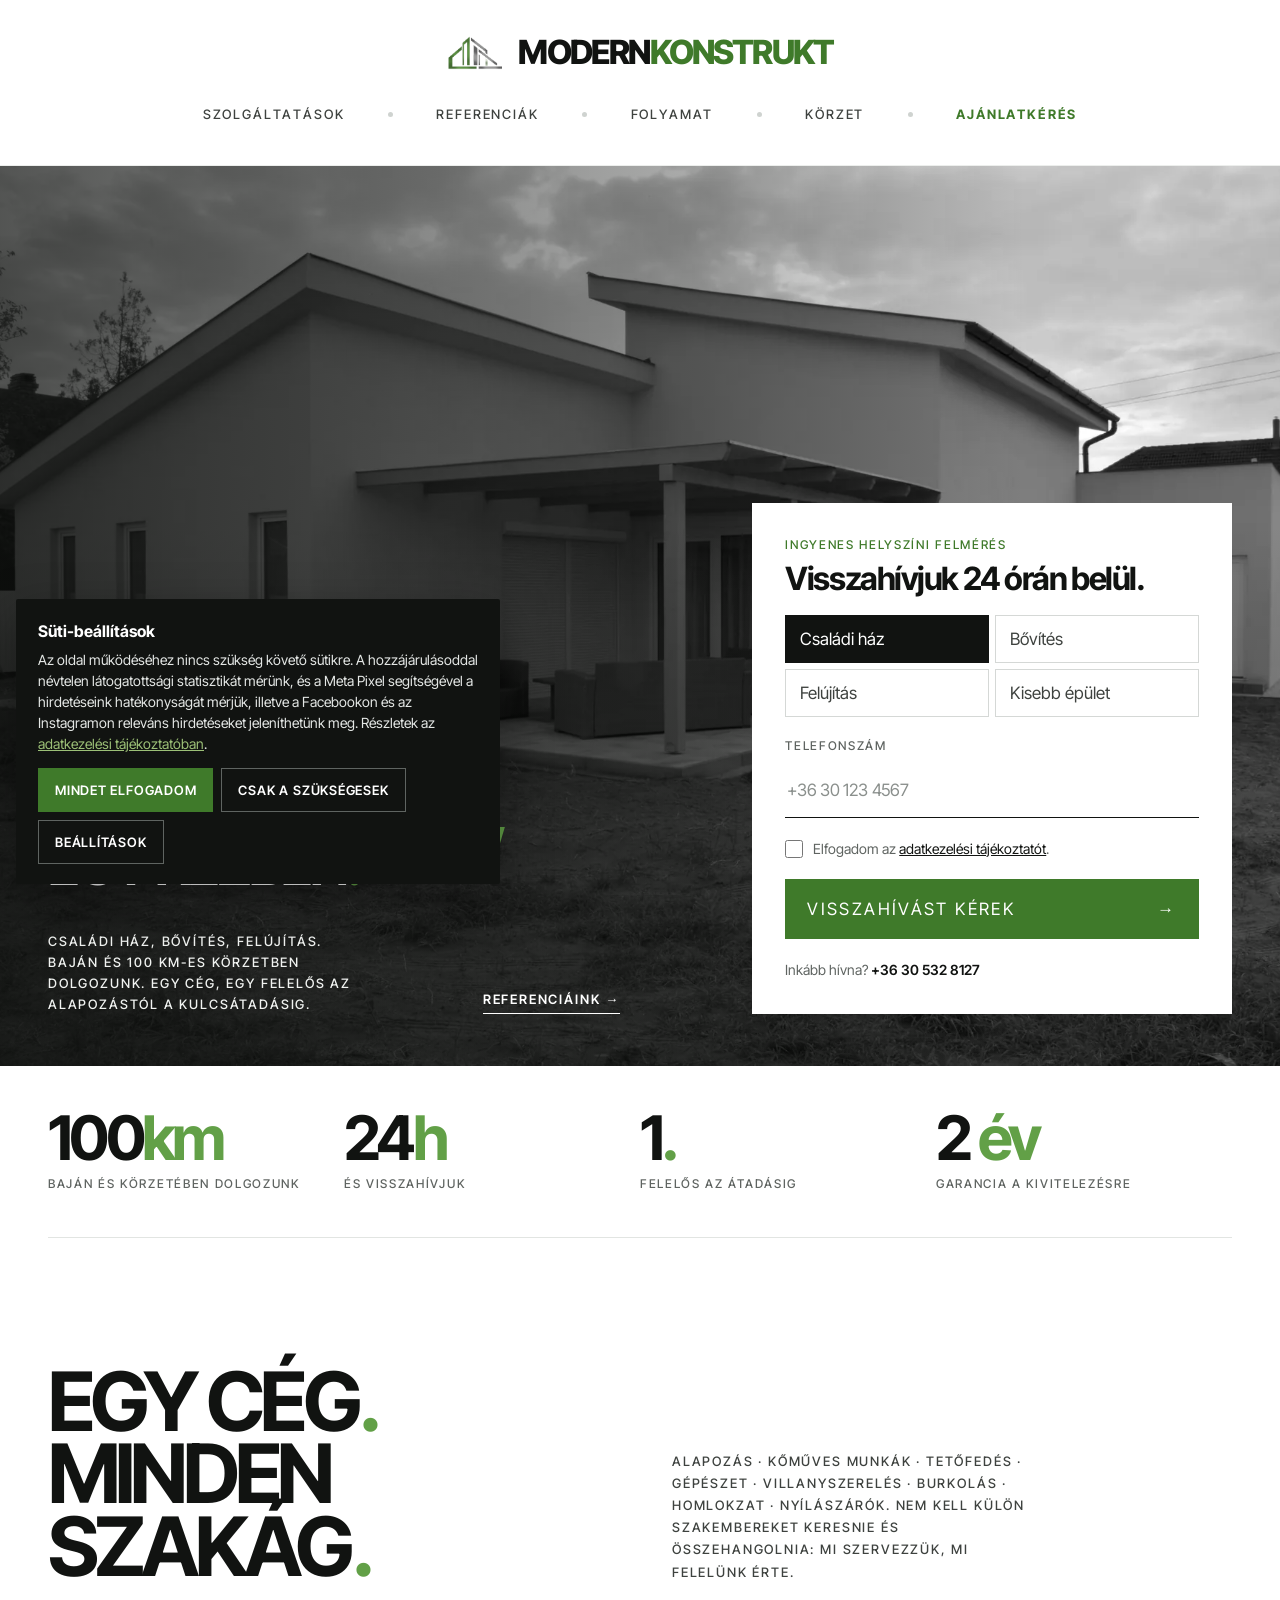
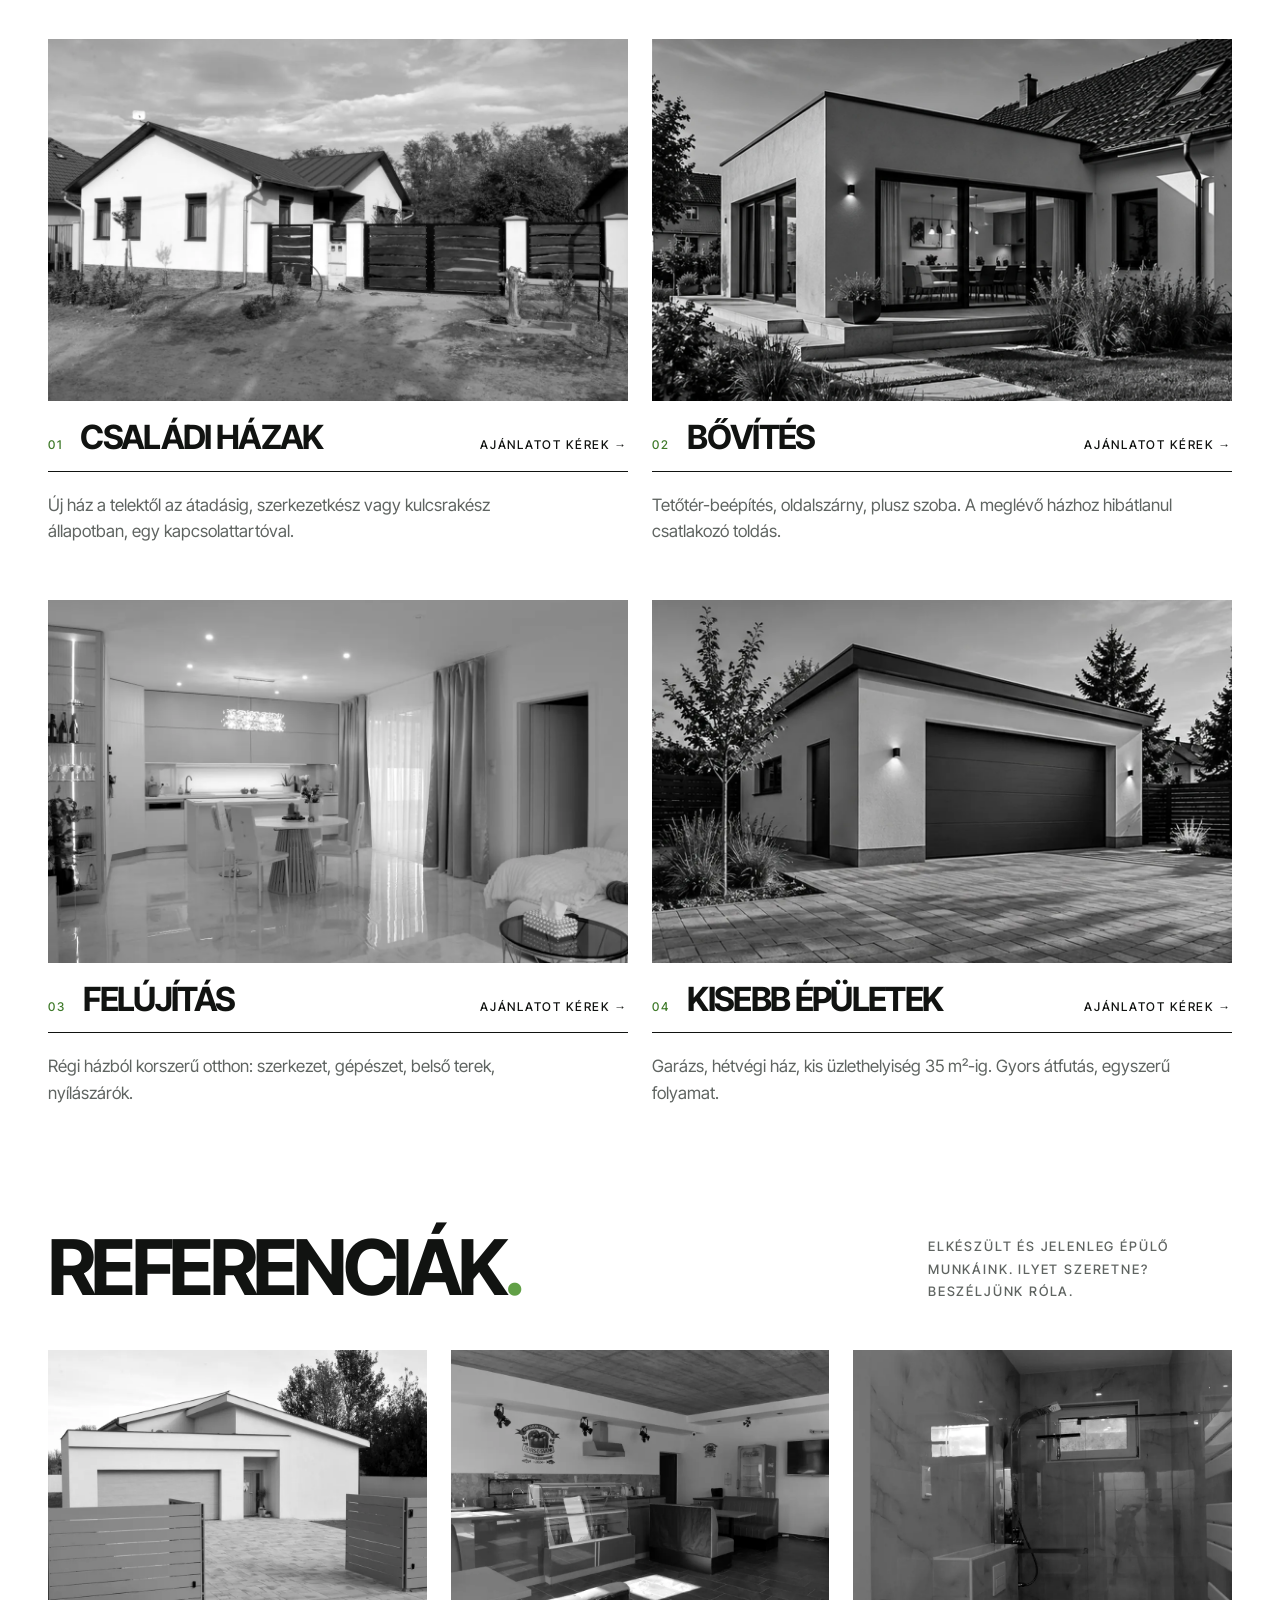
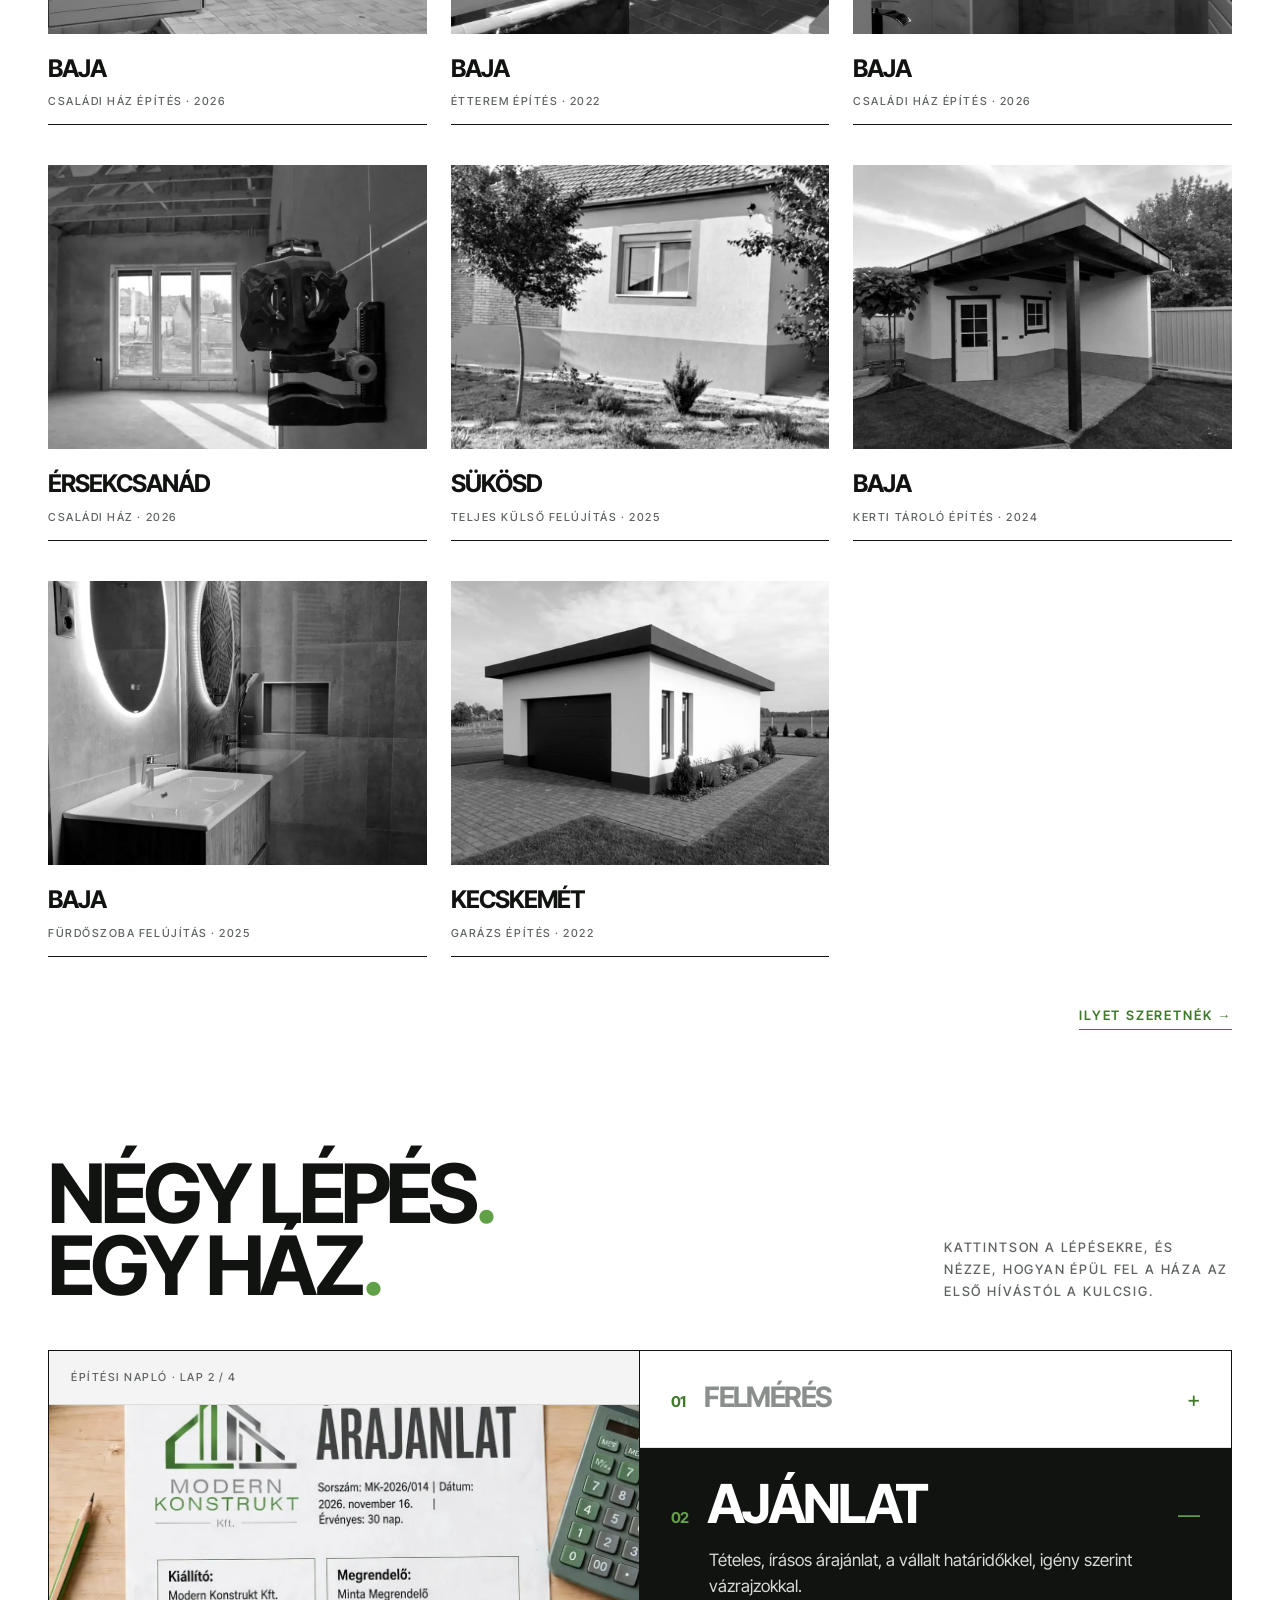
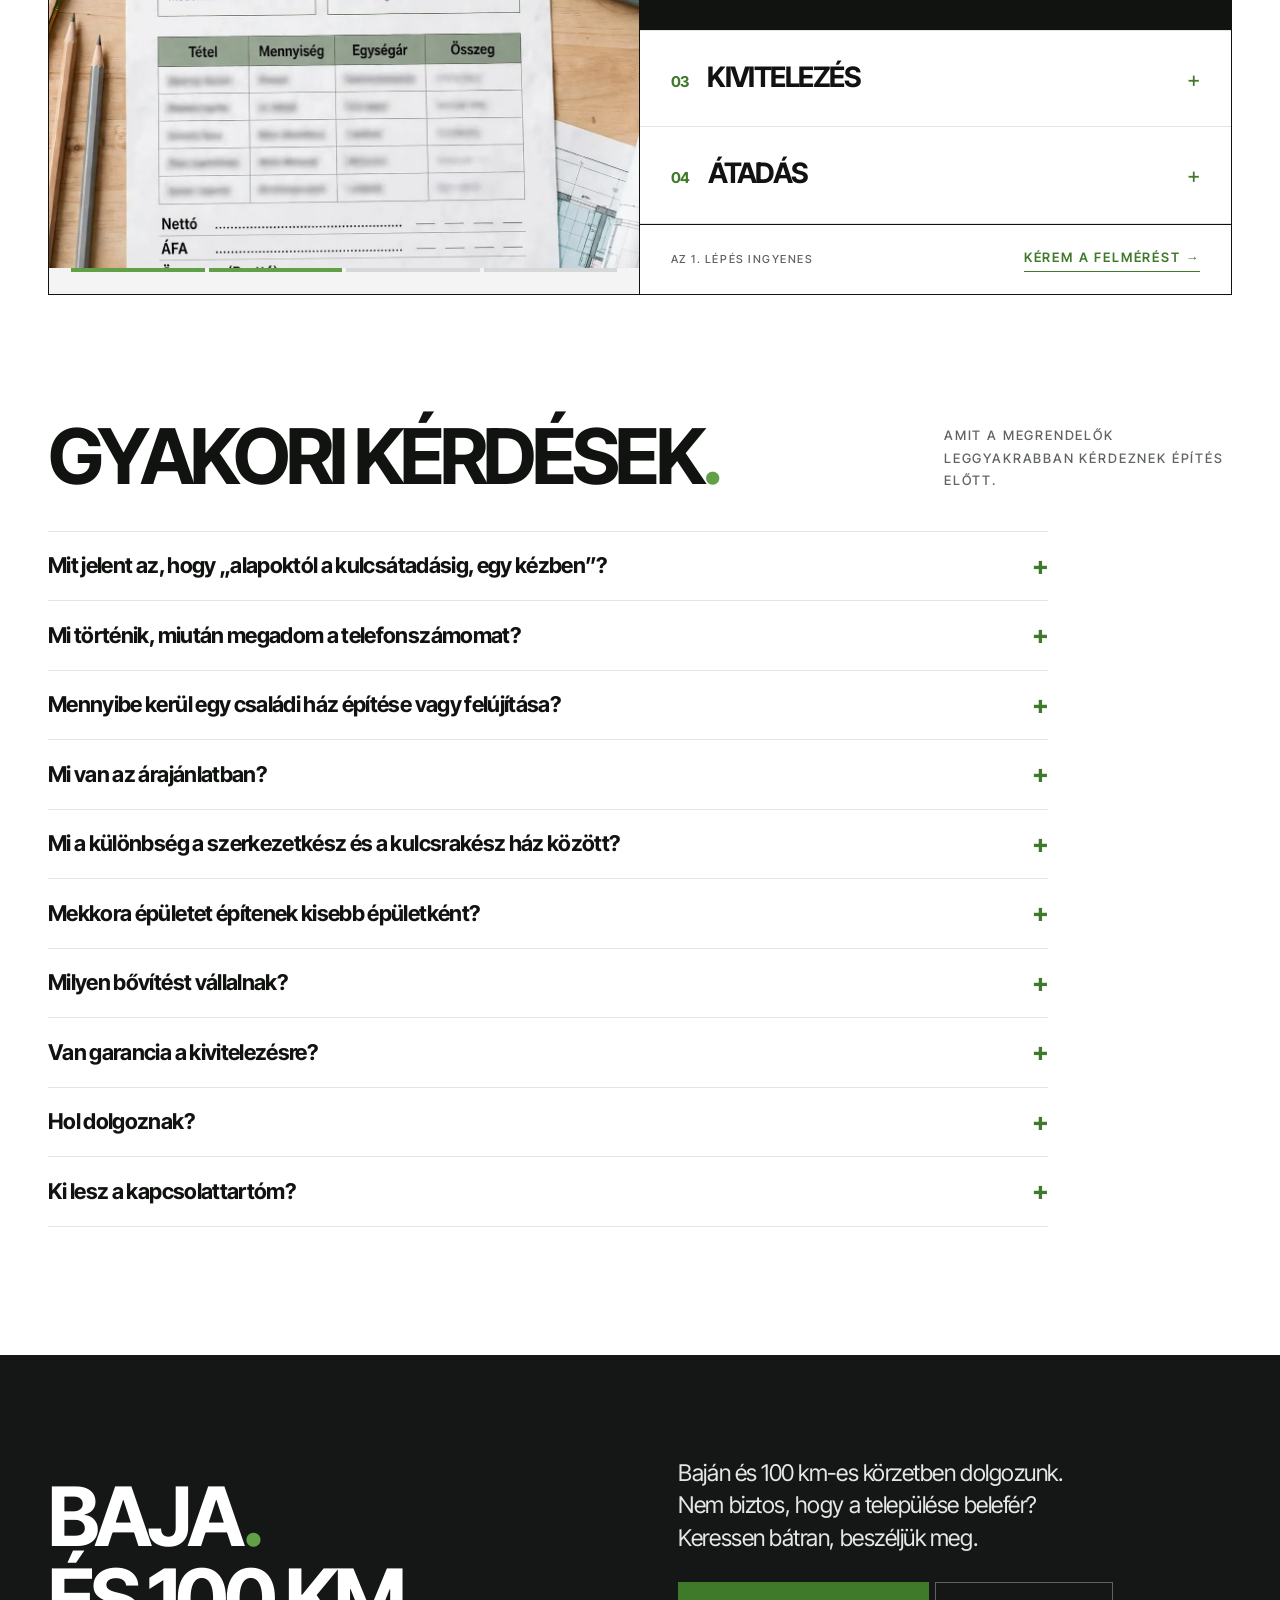
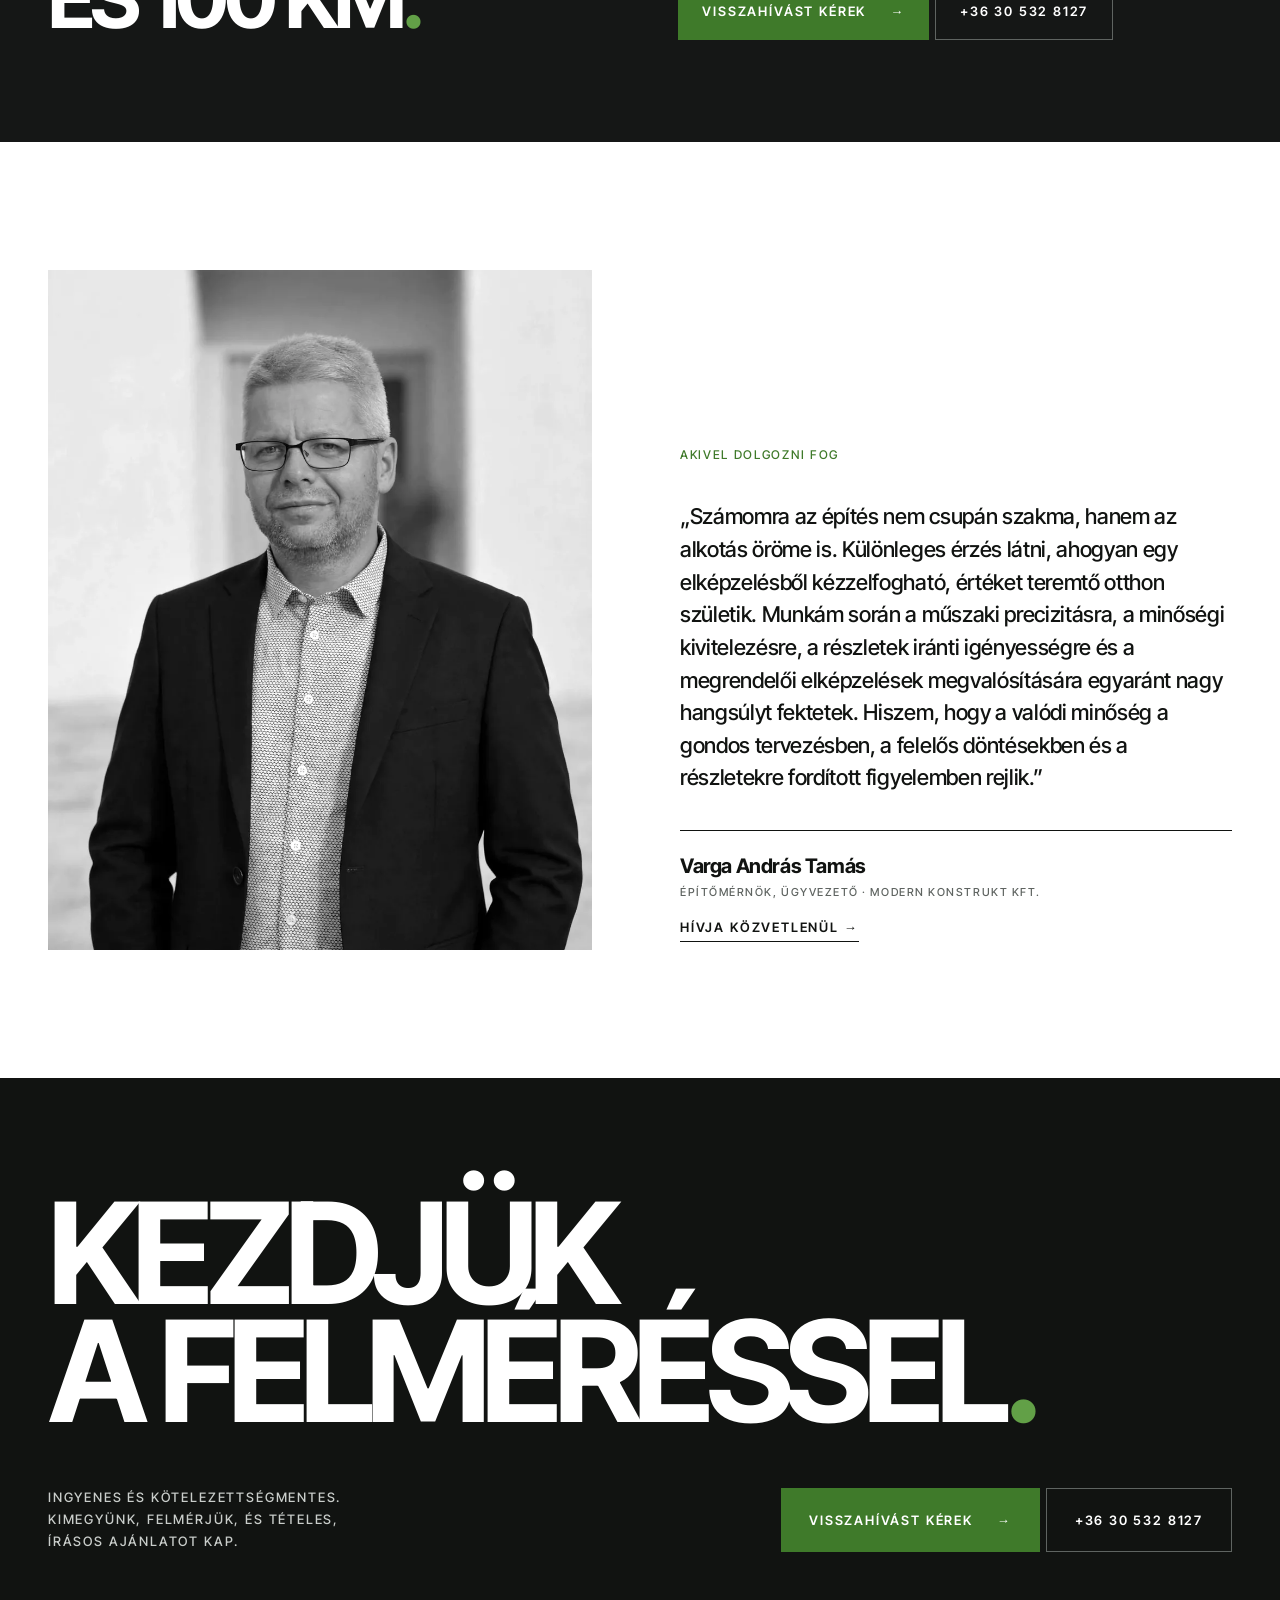
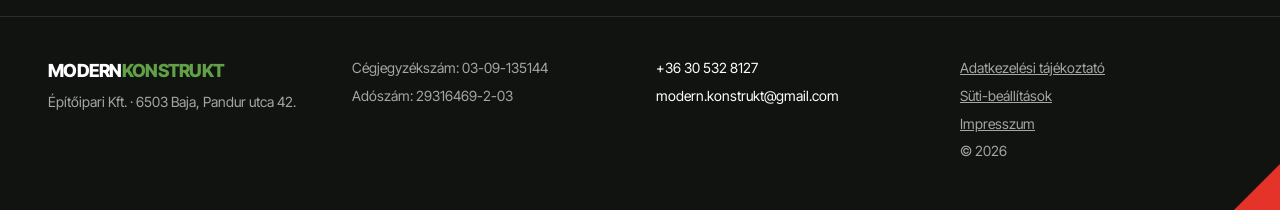
==== commit ce53a3e7: "Négy lépés: fotók az SVG-rajz helyett; időtartam-helykitöltők eltávolítva (2 év garancia marad) Co-A" ====
--- a/index.html
+++ b/index.html
@@ -145,6 +145,9 @@
 .mk-zoomcard{cursor:zoom-in}
 .mk-zoomcard{color:inherit}
 .mk-zoomcard:focus-visible{outline:2px solid #3F7A2A;outline-offset:4px}
+.pgimg{position:absolute;inset:0;width:100%;height:100%;object-fit:cover;opacity:0;transition:opacity .8s ease}
+.pgimg.on{opacity:1}
+@media (prefers-reduced-motion:reduce){.pgimg{transition:none}}
 </style>
 <script type="application/ld+json">{"@context":"https://schema.org","@graph":[{"@type":["GeneralContractor","HomeAndConstructionBusiness"],"@id":"https://www.modernkonstrukt.hu/#vallalkozas","name":"Modern Konstrukt Építőipari Kft.","alternateName":"Modern Konstrukt","url":"https://www.modernkonstrukt.hu/","logo":"https://www.modernkonstrukt.hu/assets/mark.png","image":"https://www.modernkonstrukt.hu/assets/og-image.jpg","description":"Teljeskörű építőipari kivitelezés Baján és 100 km-es körzetben: családi házak építése, bővítés, felújítás, kisebb épületek.","telephone":"+36305328127","email":"modern.konstrukt@gmail.com","vatID":"HU29316469","taxID":"29316469-2-03","address":{"@type":"PostalAddress","streetAddress":"Pandur utca 42.","addressLocality":"Baja","postalCode":"6503","addressCountry":"HU"},"geo":{"@type":"GeoCoordinates","latitude":46.1806,"longitude":18.9547},"areaServed":[{"@type":"GeoCircle","geoMidpoint":{"@type":"GeoCoordinates","latitude":46.1806,"longitude":18.9547},"geoRadius":100000},{"@type":"City","name":"Baja"},{"@type":"City","name":"Kalocsa"},{"@type":"City","name":"Mohács"},{"@type":"City","name":"Szekszárd"},{"@type":"City","name":"Kiskunhalas"},{"@type":"City","name":"Kecskemét"},{"@type":"City","name":"Sükösd"},{"@type":"City","name":"Érsekcsanád"}],"founder":{"@id":"https://www.modernkonstrukt.hu/#tamas","@type":"Person","name":"Varga András Tamás","jobTitle":"Építőmérnök, ügyvezető","image":"https://www.modernkonstrukt.hu/assets/tamas-varga.webp","worksFor":{"@id":"https://www.modernkonstrukt.hu/#vallalkozas"}},"contactPoint":{"@type":"ContactPoint","telephone":"+36305328127","email":"modern.konstrukt@gmail.com","contactType":"customer service","areaServed":"HU","availableLanguage":"hu"},"legalName":"Modern Konstrukt Építőipari Kft.","identifier":{"@type":"PropertyValue","name":"Cégjegyzékszám","value":"03-09-135144"},"knowsAbout":["családi ház építés","bővítés","tetőtér-beépítés","épületfelújítás","garázs építés","kulcsrakész kivitelezés"],"slogan":"Alapoktól a kulcsátadásig, egy kézben","hasOfferCatalog":{"@type":"OfferCatalog","name":"Építőipari szolgáltatások","itemListElement":[{"@type":"Offer","itemOffered":{"@type":"Service","name":"Családi ház építés","serviceType":"Új családi ház építése szerkezetkész vagy kulcsrakész állapotban","provider":{"@id":"https://www.modernkonstrukt.hu/#vallalkozas"},"areaServed":"Baja és 100 km-es körzete"}},{"@type":"Offer","itemOffered":{"@type":"Service","name":"Bővítés","serviceType":"Tetőtér-beépítés, oldalszárny, plusz szoba","provider":{"@id":"https://www.modernkonstrukt.hu/#vallalkozas"},"areaServed":"Baja és 100 km-es körzete"}},{"@type":"Offer","itemOffered":{"@type":"Service","name":"Felújítás","serviceType":"Épületfelújítás: szerkezet, gépészet, belső terek, nyílászárók","provider":{"@id":"https://www.modernkonstrukt.hu/#vallalkozas"},"areaServed":"Baja és 100 km-es körzete"}},{"@type":"Offer","itemOffered":{"@type":"Service","name":"Kisebb épületek","serviceType":"Garázs, hétvégi ház, kis üzlethelyiség építése 35 m²-ig","provider":{"@id":"https://www.modernkonstrukt.hu/#vallalkozas"},"areaServed":"Baja és 100 km-es körzete"}}]}},{"@type":"WebSite","@id":"https://www.modernkonstrukt.hu/#weboldal","name":"Modern Konstrukt","url":"https://www.modernkonstrukt.hu/","inLanguage":"hu-HU","publisher":{"@id":"https://www.modernkonstrukt.hu/#vallalkozas"}},{"@type":"WebPage","@id":"https://www.modernkonstrukt.hu/#oldal","url":"https://www.modernkonstrukt.hu/","name":"Építőipari kivitelezés Baján: családi ház, bővítés, felújítás","isPartOf":{"@id":"https://www.modernkonstrukt.hu/#weboldal"},"about":{"@id":"https://www.modernkonstrukt.hu/#vallalkozas"},"primaryImageOfPage":{"@type":"ImageObject","url":"https://www.modernkonstrukt.hu/assets/og-image.jpg","width":1200,"height":630},"inLanguage":"hu-HU","speakable":{"@type":"SpeakableSpecification","cssSelector":["h1",".mk-lead","#gyik summary"]}},{"@type":"FAQPage","@id":"https://www.modernkonstrukt.hu/#gyik-adat","mainEntity":[{"@type":"Question","name":"Mit jelent az, hogy „alapoktól a kulcsátadásig, egy kézben”?","acceptedAnswer":{"@type":"Answer","text":"Egyetlen vállalkozóval szerződik, aki az egész építésért felel. Az alapozástól a kőműves munkákon, tetőfedésen, gépészeten, villanyszerelésen, burkoláson, homlokzaton és nyílászárókon át az átadásig mi szervezzük és hangoljuk össze a szakágakat. Nem kell külön szakembereket keresnie, és egy kapcsolattartója van."}},{"@type":"Question","name":"Mi történik, miután megadom a telefonszámomat?","acceptedAnswer":{"@type":"Answer","text":"24 órán belül visszahívjuk, és egyeztetünk időpontot a helyszíni felmérésre. A felmérés ingyenes és kötelezettségmentes. Ott megbeszéljük az igényeit, majd tételes, írásos árajánlatot kap. Ha elfogadja, jön a kivitelezés, a végén pedig közös bejárással, dokumentáltan adjuk át a munkát."}},{"@type":"Question","name":"Mennyibe kerül egy családi ház építése vagy felújítása?","acceptedAnswer":{"@type":"Answer","text":"Általános négyzetméterárat nem mondunk, mert az ár a mérettől, a szerkezettől, a gépészeti és belső kialakítástól és a választott készültségi foktól is függ. A helyszíni felmérés után kap tételes, írásos árajánlatot, így látja, mire mennyit számolunk."}},{"@type":"Question","name":"Mi van az árajánlatban?","acceptedAnswer":{"@type":"Answer","text":"Tételes, írásos ajánlat a vállalt határidőkkel, igény szerint vázrajzokkal. Az ajánlat előtti felmérés ingyenes, és nem kötelezi semmire."}},{"@type":"Question","name":"Mi a különbség a szerkezetkész és a kulcsrakész ház között?","acceptedAnswer":{"@type":"Answer","text":"Szerkezetkész állapotban a ház teherhordó szerkezete és a tető elkészül, a belső befejező munkák (például gépészet, burkolás) még nem. Kulcsrakész állapotban beköltözhető a ház. A pontos tartalmat az ajánlatban rögzítjük, mert a két fogalom nem mindenhol jelent pontosan ugyanazt."}},{"@type":"Question","name":"Mekkora épületet építenek kisebb épületként?","acceptedAnswer":{"@type":"Answer","text":"Garázst, hétvégi házat vagy kis üzlethelyiséget vállalunk 35 m²-ig. Ezeknél gyorsabb átfutással és egyszerűbb folyamattal dolgozunk."}},{"@type":"Question","name":"Milyen bővítést vállalnak?","acceptedAnswer":{"@type":"Answer","text":"Tetőtér-beépítést, oldalszárnyat és plusz szobát. A cél, hogy az új rész hibátlanul csatlakozzon a meglévő házhoz."}},{"@type":"Question","name":"Van garancia a kivitelezésre?","acceptedAnswer":{"@type":"Answer","text":"Igen, a kivitelezésre 2 év garanciát vállalunk."}},{"@type":"Question","name":"Hol dolgoznak?","acceptedAnswer":{"@type":"Answer","text":"Bajai székhellyel, körülbelül 100 km-es körzetben. Készült már munkánk Baján, Sükösdön, Érsekcsanádon és Kecskeméten is. Ha a települése határeset, keressen bátran, és megbeszéljük."}},{"@type":"Question","name":"Ki lesz a kapcsolattartóm?","acceptedAnswer":{"@type":"Answer","text":"A céget Varga András Tamás építőmérnök, ügyvezető vezeti, ő az, akivel dolgozni fog."}}]},{"@type":"HowTo","name":"Hogyan zajlik az együttműködés az első hívástól az átadásig?","step":[{"@type":"HowToStep","position":1,"name":"Felmérés","text":"Egy helyszíni szemle alkalmával megbeszéljük az ügyfél igényeit. Ingyenes és kötelezettségmentes."},{"@type":"HowToStep","position":2,"name":"Ajánlat","text":"Tételes, írásos árajánlat a vállalt határidőkkel, igény szerint vázrajzokkal."},{"@type":"HowToStep","position":3,"name":"Kivitelezés","text":"A kivitelezés teljes időtartama alatt személyes kapcsolattartás a megrendelővel."},{"@type":"HowToStep","position":4,"name":"Átadás","text":"Részletes ellenőrzést és közös bejárást követően dokumentált átadás, 2 év garanciával."}]}]}</script>
 </head>
@@ -439,63 +442,9 @@
 <div style="position: relative; background: rgb(243, 244, 243); display: flex; flex-direction: column; border-right: 1px solid rgb(17, 19, 17);">
 <div style="display: flex; justify-content: space-between; align-items: center; padding: 18px 22px; border-bottom: 1px solid rgb(218, 221, 218);">
 <span class="mk-cap" style="font-size: 11px; color: rgb(95, 100, 97);">Építési napló · lap <span id="pgNum">1</span> / 4</span>
-<span class="mk-cap" id="pgDur" style="font-size: 11px; font-weight: 600; color: rgb(63, 122, 42);">[X nap a hívástól]</span>
-</div>
-<div style="flex: 1 1 0%; display: flex; align-items: center; justify-content: center; padding: clamp(16px, 3vw, 40px);">
-<svg aria-label="Kitűzött telek, mérőműszer" fill="none" id="pgSvg" role="img" stroke-linecap="square" style="width: 100%; max-width: 640px; height: auto; overflow: visible;" viewbox="0 0 600 440">
-<path d="M20 380 H580" stroke="#111311" stroke-width="2"></path>
-<g stroke="#B8BDB9" stroke-width="1">
-<path d="M40 392 l-8 10 M70 392 l-8 10 M100 392 l-8 10 M500 392 l-8 10 M530 392 l-8 10 M560 392 l-8 10"></path>
-</g>
-<g data-st="stakes" style="transition: opacity .6s">
-<path d="M130 380 V346 M470 380 V346" stroke="#111311" stroke-width="2"></path>
-<path d="M130 346 h22 l-6 7 6 7 h-22 M470 346 h22 l-6 7 6 7 h-22" fill="#62A047" stroke="#62A047" stroke-width="2"></path>
-<path d="M130 380 H470" stroke="#62A047" stroke-dasharray="2 8" stroke-width="2"></path>
-<circle cx="300" cy="300" r="26" stroke="#111311" stroke-width="1.5"></circle>
-<path d="M300 266 V334 M266 300 H334" stroke="#111311" stroke-width="1"></path>
-<path d="M300 326 L280 380 M300 326 L320 380 M300 326 V380" stroke="#5F6461" stroke-width="1.5"></path>
-</g>
-<path d="M130 412 H470 M130 404 V420 M470 404 V420" stroke="#5F6461" stroke-width="1"></path>
-<text fill="#5F6461" font-family="Inter Tight, sans-serif" font-size="13" letter-spacing="2" text-anchor="middle" x="300" y="432">[X] M</text>
-<g data-st="plan" stroke="#3F7A2A" stroke-dasharray="7 6" stroke-width="1.5" style="transition: opacity .6s">
-<path d="M140 380 V220 H460 V380"></path>
-<path d="M110 232 L300 96 L490 232"></path>
-<path d="M200 380 V300 H250 V380 M330 260 H400 V320 H330 Z M210 240 H260 V280 H210 Z"></path>
-</g>
-<g data-st="planbox" style="transition: opacity .6s">
-<rect fill="#FFFFFF" height="62" stroke="#111311" stroke-width="1.5" width="150" x="372" y="120"></rect>
-<text fill="#5F6461" font-family="Inter Tight, sans-serif" font-size="12" letter-spacing="1.5" x="386" y="146">TÉTELES AJÁNLAT</text>
-<text fill="#111311" font-family="Inter Tight, sans-serif" font-size="18" font-weight="700" x="386" y="170">[X] Ft</text>
-</g>
-<g data-st="build" style="transition: opacity .6s">
-<path d="M140 380 V220 H460 V380" stroke="#111311" stroke-width="3"></path>
-<path d="M110 232 L300 96 L490 232" stroke="#111311" stroke-width="3"></path>
-<path d="M160 220 L300 120 L440 220 M200 192 V220 M250 156 V220 M300 120 V220 M350 156 V220 M400 192 V220" stroke="#8A8F8C" stroke-width="1.5"></path>
-<path d="M140 300 H460 M140 260 H460" stroke="#C3C8C4" stroke-width="1"></path>
-</g>
-<g data-st="scaffold" stroke="#8A8F8C" stroke-width="1.5" style="transition: opacity .6s">
-<path d="M478 380 V200 M500 380 V200 M478 330 H500 M478 280 H500 M478 230 H500 M478 330 L500 280 M478 280 L500 230"></path>
-<path d="M560 380 V48 M560 48 H330 M560 48 L590 70 M560 70 L500 48 M380 48 V110" stroke="#111311" stroke-width="2"></path>
-<rect height="18" stroke="#62A047" stroke-width="2" width="28" x="366" y="110"></rect>
-</g>
-<g data-st="done" style="transition: opacity .6s">
-<path d="M140 220 H460 V380 H140 Z" fill="#FFFFFF" stroke="#111311" stroke-width="3"></path>
-<path d="M110 232 L300 96 L490 232 Z" fill="#111311" stroke="#111311" stroke-width="3"></path>
-<path d="M380 140 V108 H408 V160" fill="#111311" stroke="#111311" stroke-width="2"></path>
-<rect fill="#62A047" height="80" width="50" x="200" y="300"></rect>
-<circle cx="240" cy="342" fill="#FFFFFF" r="3"></circle>
-<rect fill="#DDE9D5" height="40" stroke="#111311" stroke-width="2" width="50" x="210" y="240"></rect>
-<rect fill="#DDE9D5" height="60" stroke="#111311" stroke-width="2" width="70" x="330" y="260"></rect>
-<path d="M365 260 V320 M330 290 H400 M235 240 V280" stroke="#111311" stroke-width="1.5"></path>
-<path d="M520 380 V320" stroke="#111311" stroke-width="2"></path>
-<circle cx="520" cy="300" fill="#62A047" fill-opacity=".25" r="30" stroke="#62A047" stroke-width="2"></circle>
-<g transform="translate(64 120) rotate(-12)">
-<rect height="46" stroke="#3F7A2A" stroke-width="2.5" width="118" x="0" y="0"></rect>
-<text fill="#3F7A2A" font-family="Inter Tight, sans-serif" font-size="18" font-weight="800" letter-spacing="3" text-anchor="middle" x="59" y="30">ÁTADVA</text>
-</g>
-</g>
-</svg>
-</div>
+<span class="mk-cap" id="pgDur" style="font-size: 11px; font-weight: 600; color: rgb(63, 122, 42);"></span>
+</div>
+<div id="pgImgs" style="position: relative; flex: 1 1 0%; min-height: clamp(320px, 52vw, 460px); overflow: hidden; background: #DADDDA"><img alt="Kitűzött telek: a helyszíni szemlén megbeszéljük az igényeket" class="pgimg on" draggable="false" height="1590" loading="eager" src="assets/steps/step-1-felmeres.webp" style="object-position: 50% 62%" width="1200"/><img alt="Tételes, írásos árajánlat vázrajzokkal a tervezőasztalon" class="pgimg" draggable="false" height="1590" loading="lazy" src="assets/steps/step-2-ajanlat.webp" style="object-position: 50% 40%" width="1200"/><img alt="Épülő családi ház: kész falazat és tetőszerkezet, állvánnyal" class="pgimg" draggable="false" height="1590" loading="lazy" src="assets/steps/step-3-kivitelezes.webp" style="object-position: 50% 58%" width="1200"/><img alt="Átadás: a kész ház kulcsának átadása a megrendelőnek" class="pgimg" draggable="false" height="1590" loading="lazy" src="assets/steps/step-4-atadas.webp" style="object-position: 50% 60%" width="1200"/></div>
 <div id="pgBars" style="display: grid; grid-template-columns: repeat(4, minmax(0px, 1fr)); gap: 4px; padding: 0px 22px 22px;">
 <span class="pgb" style="height: 4px; transition: background .4s"></span>
 <span class="pgb" style="height: 4px; transition: background .4s"></span>
@@ -505,13 +454,13 @@
 </div>
 <ol id="pgList" style="list-style: none; margin: 0px; padding: 0px; display: flex; flex-direction: column;"><li class="ps on"><button aria-expanded="true" data-i="0" type="button">
 <span class="ps-row"><span class="ps-l"><span class="ps-n">01</span><span class="ps-t">Felmérés</span></span><span aria-hidden="true" class="ps-ic">—</span></span>
-<span class="ps-body"><span class="ps-d">Egy helyszíni szemle alkalmával megbeszéljük az ügyfél igényeit.</span><span class="ps-dur mk-cap">[X nap a hívástól]</span></span>
+<span class="ps-body"><span class="ps-d">Egy helyszíni szemle alkalmával megbeszéljük az ügyfél igényeit.</span></span>
 </button></li><li class="ps"><button aria-expanded="false" data-i="1" type="button">
 <span class="ps-row"><span class="ps-l"><span class="ps-n">02</span><span class="ps-t">Ajánlat</span></span><span aria-hidden="true" class="ps-ic">+</span></span>
-<span class="ps-body"><span class="ps-d">Tételes, írásos árajánlat, a vállalt határidőkkel, igény szerint vázrajzokkal.</span><span class="ps-dur mk-cap">[X munkanap]</span></span>
+<span class="ps-body"><span class="ps-d">Tételes, írásos árajánlat, a vállalt határidőkkel, igény szerint vázrajzokkal.</span></span>
 </button></li><li class="ps"><button aria-expanded="false" data-i="2" type="button">
 <span class="ps-row"><span class="ps-l"><span class="ps-n">03</span><span class="ps-t">Kivitelezés</span></span><span aria-hidden="true" class="ps-ic">+</span></span>
-<span class="ps-body"><span class="ps-d">A kivitelezés teljes időtartama alatt személyes kapcsolattartás a megrendelővel.</span><span class="ps-dur mk-cap">[X hét]</span></span>
+<span class="ps-body"><span class="ps-d">A kivitelezés teljes időtartama alatt személyes kapcsolattartás a megrendelővel.</span></span>
 </button></li><li class="ps"><button aria-expanded="false" data-i="3" type="button">
 <span class="ps-row"><span class="ps-l"><span class="ps-n">04</span><span class="ps-t">Átadás</span></span><span aria-hidden="true" class="ps-ic">+</span></span>
 <span class="ps-body"><span class="ps-d">Az elkészült munkát részletes ellenőrzést és közös bejárást követően, dokumentáltan adjuk át megrendelőinknek.</span><span class="ps-dur mk-cap">2 év garancia</span></span>
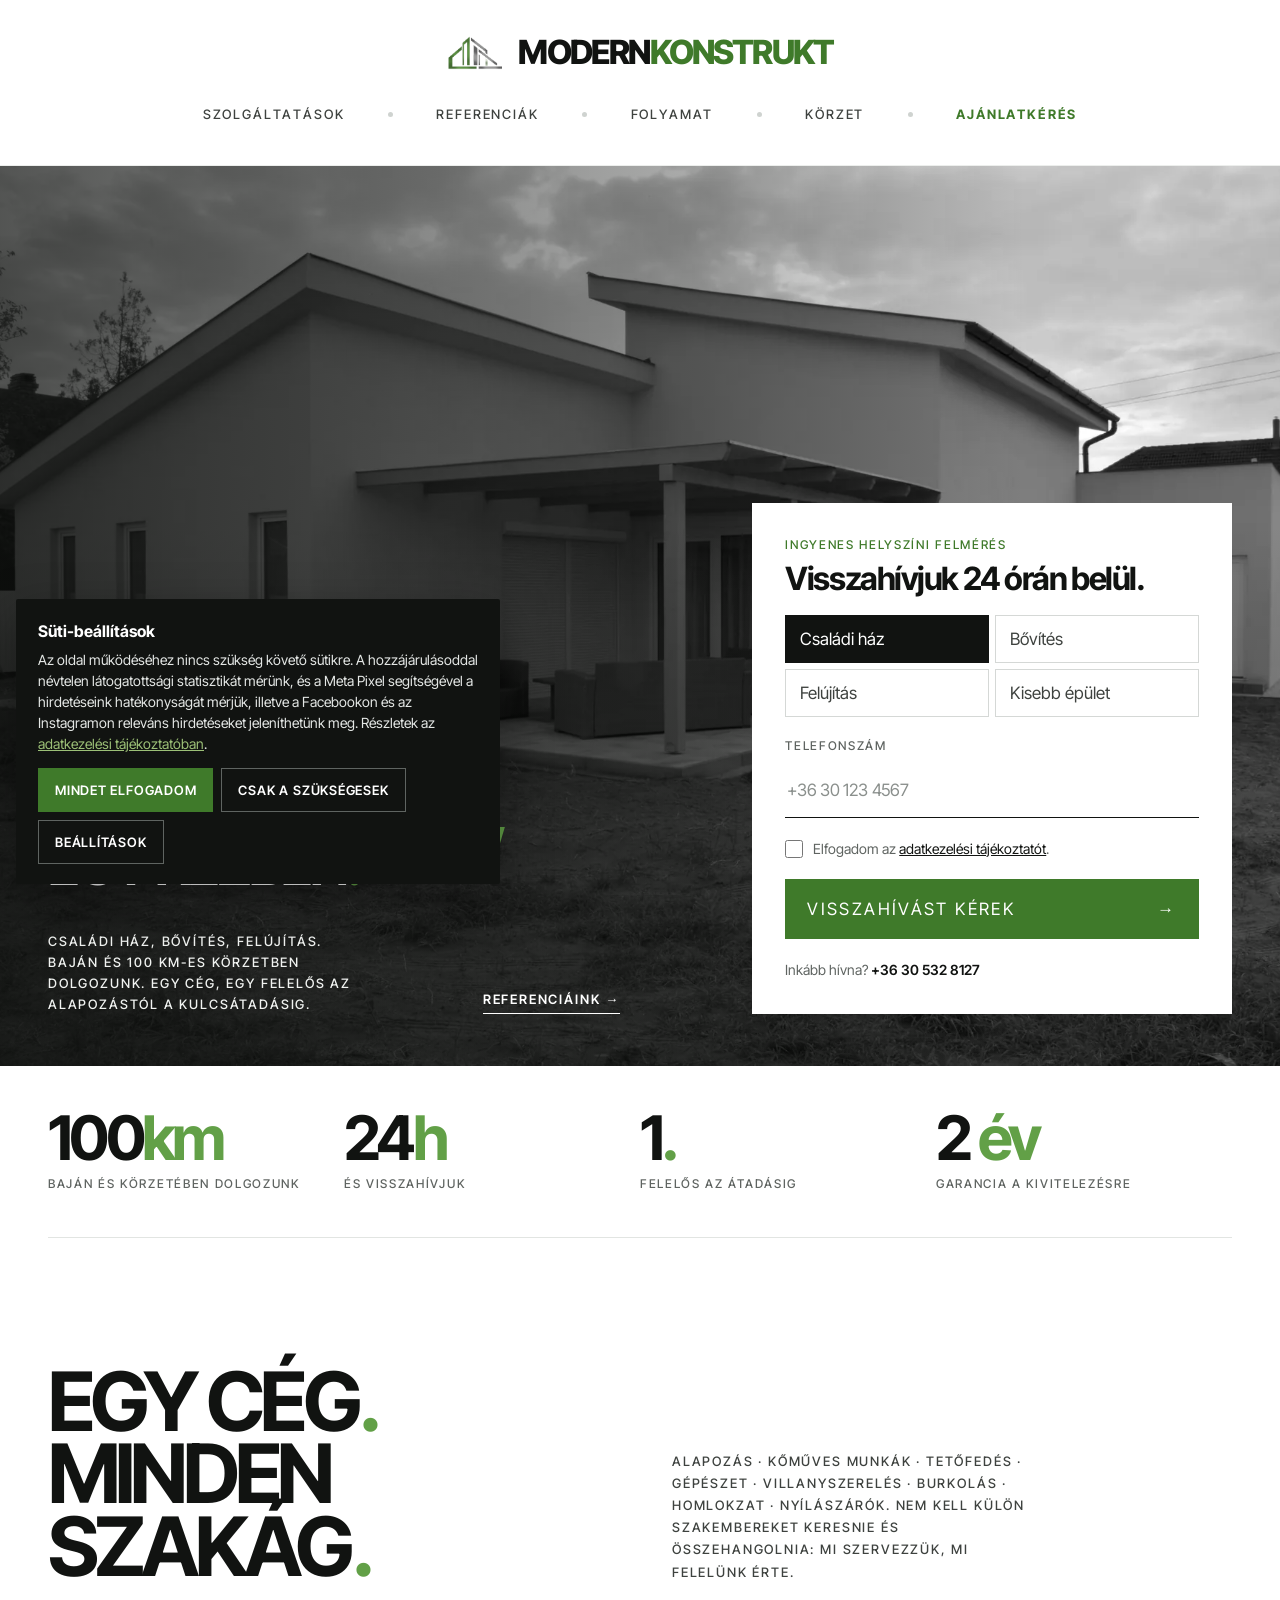
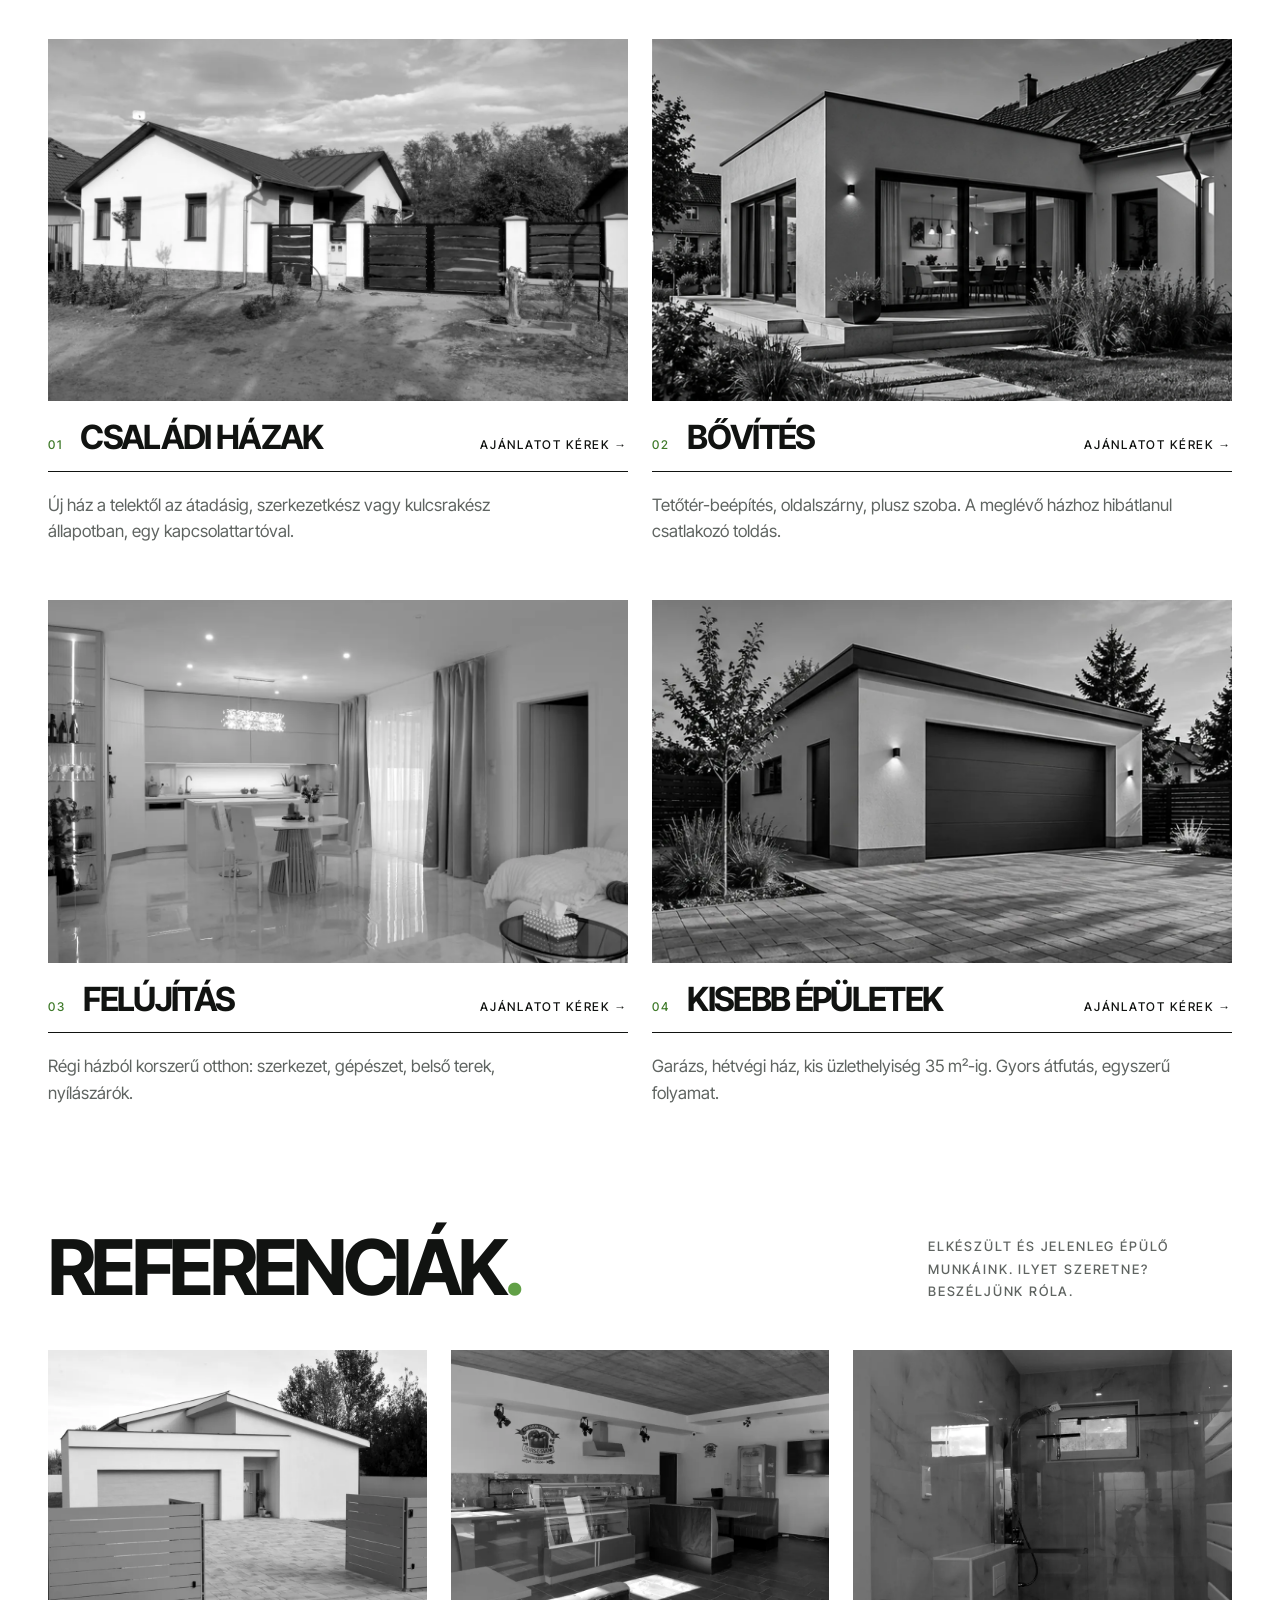
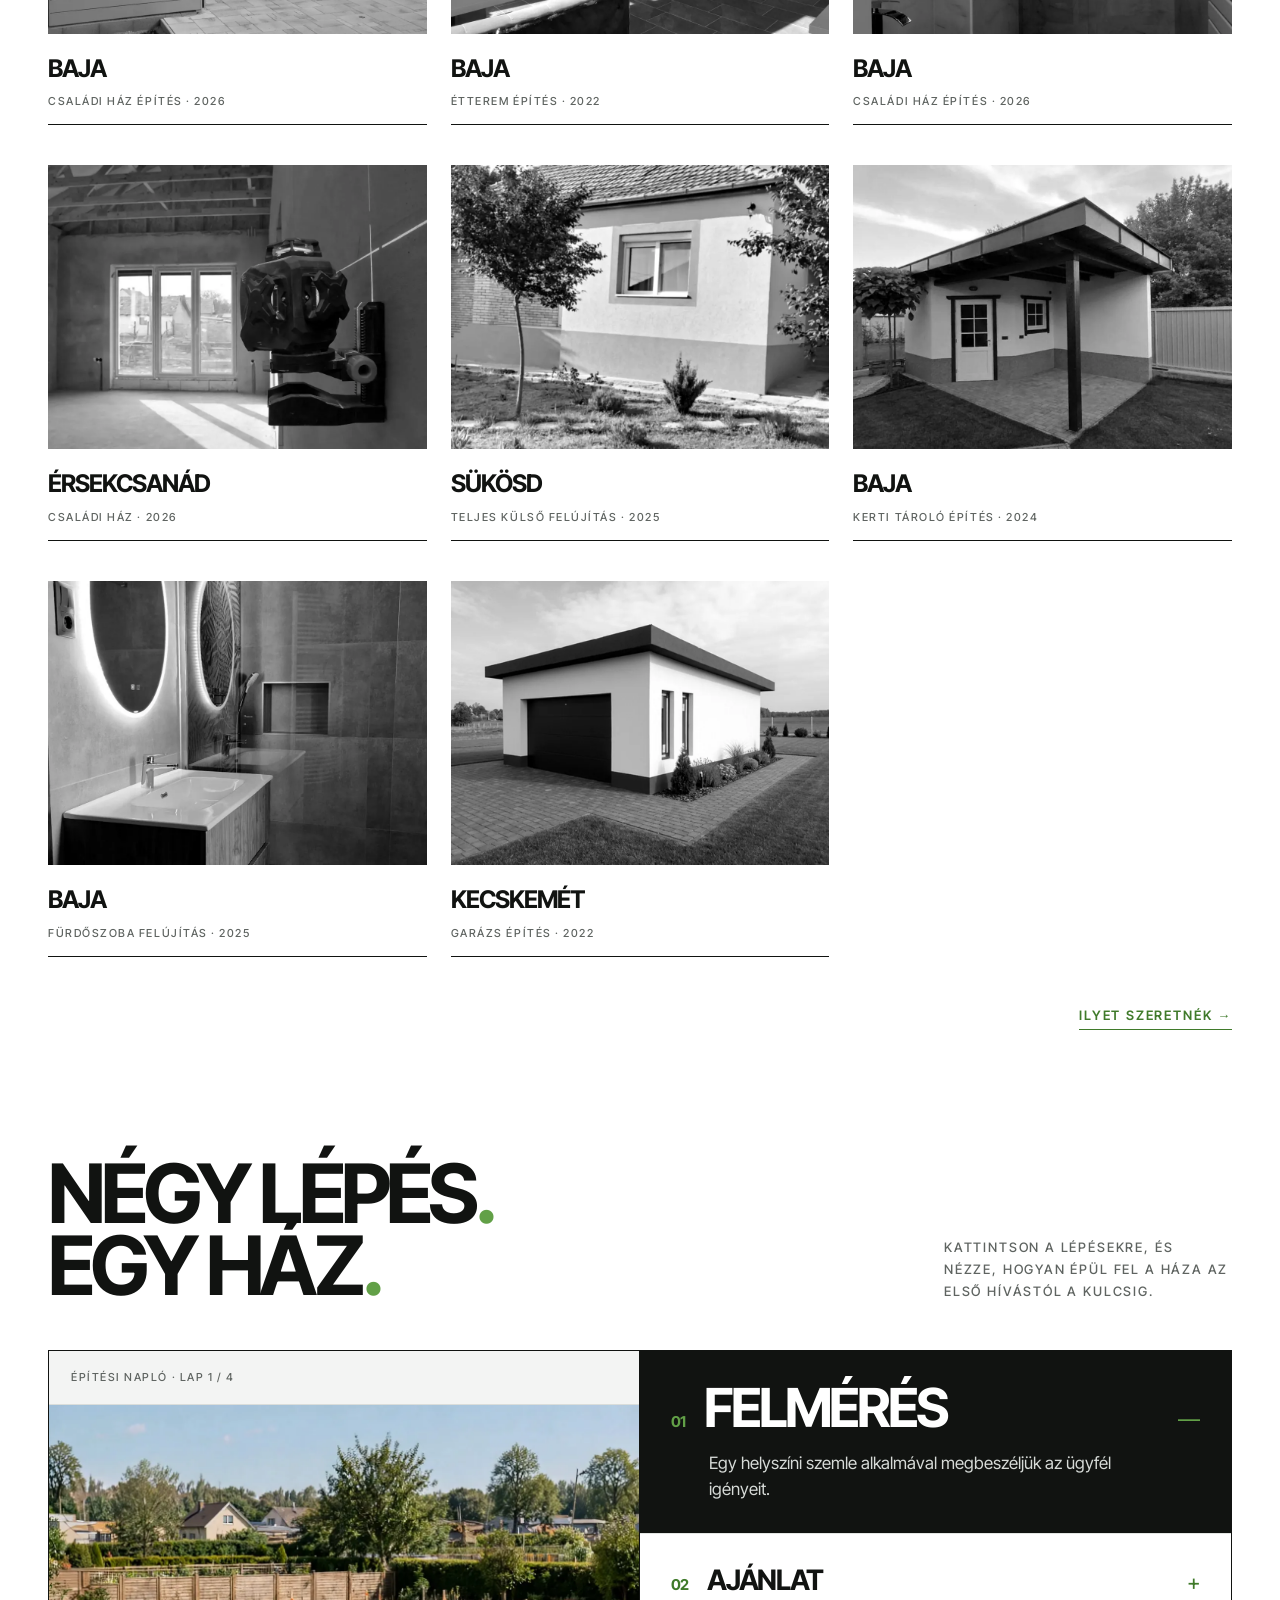
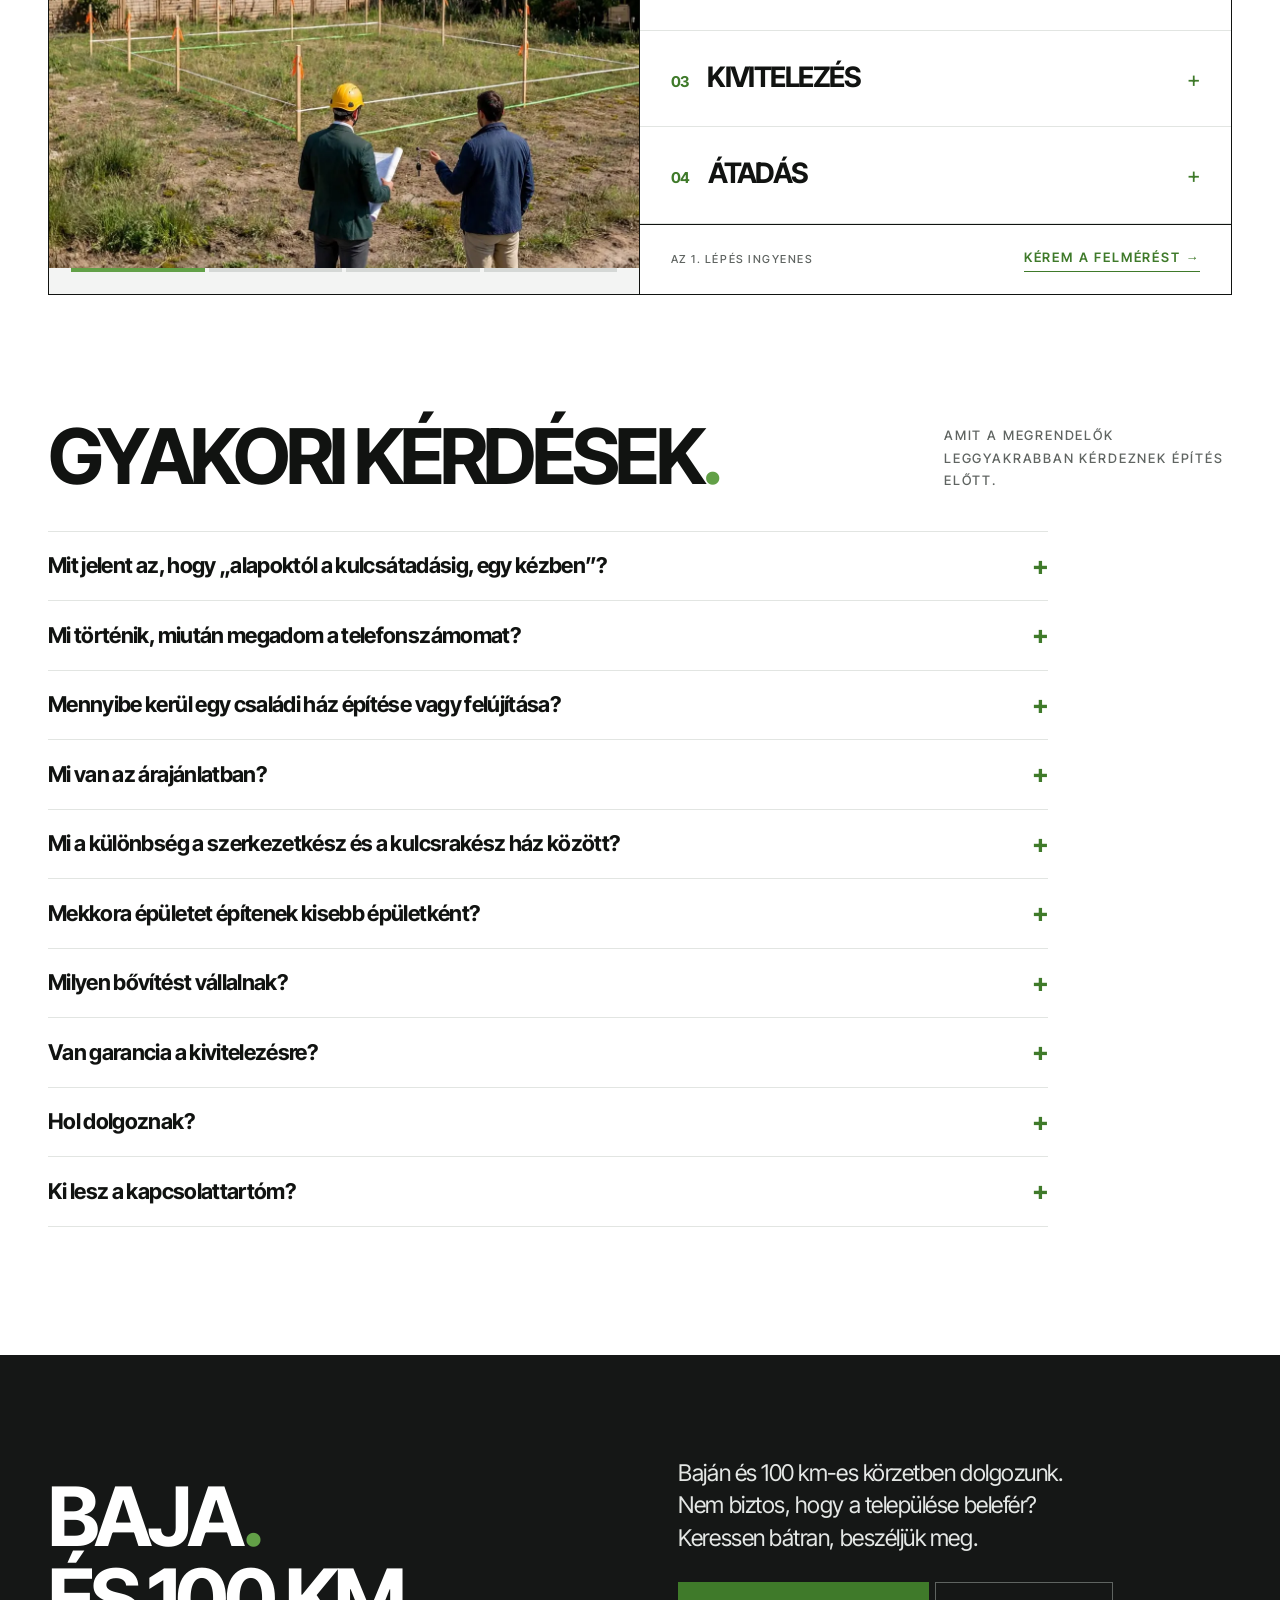
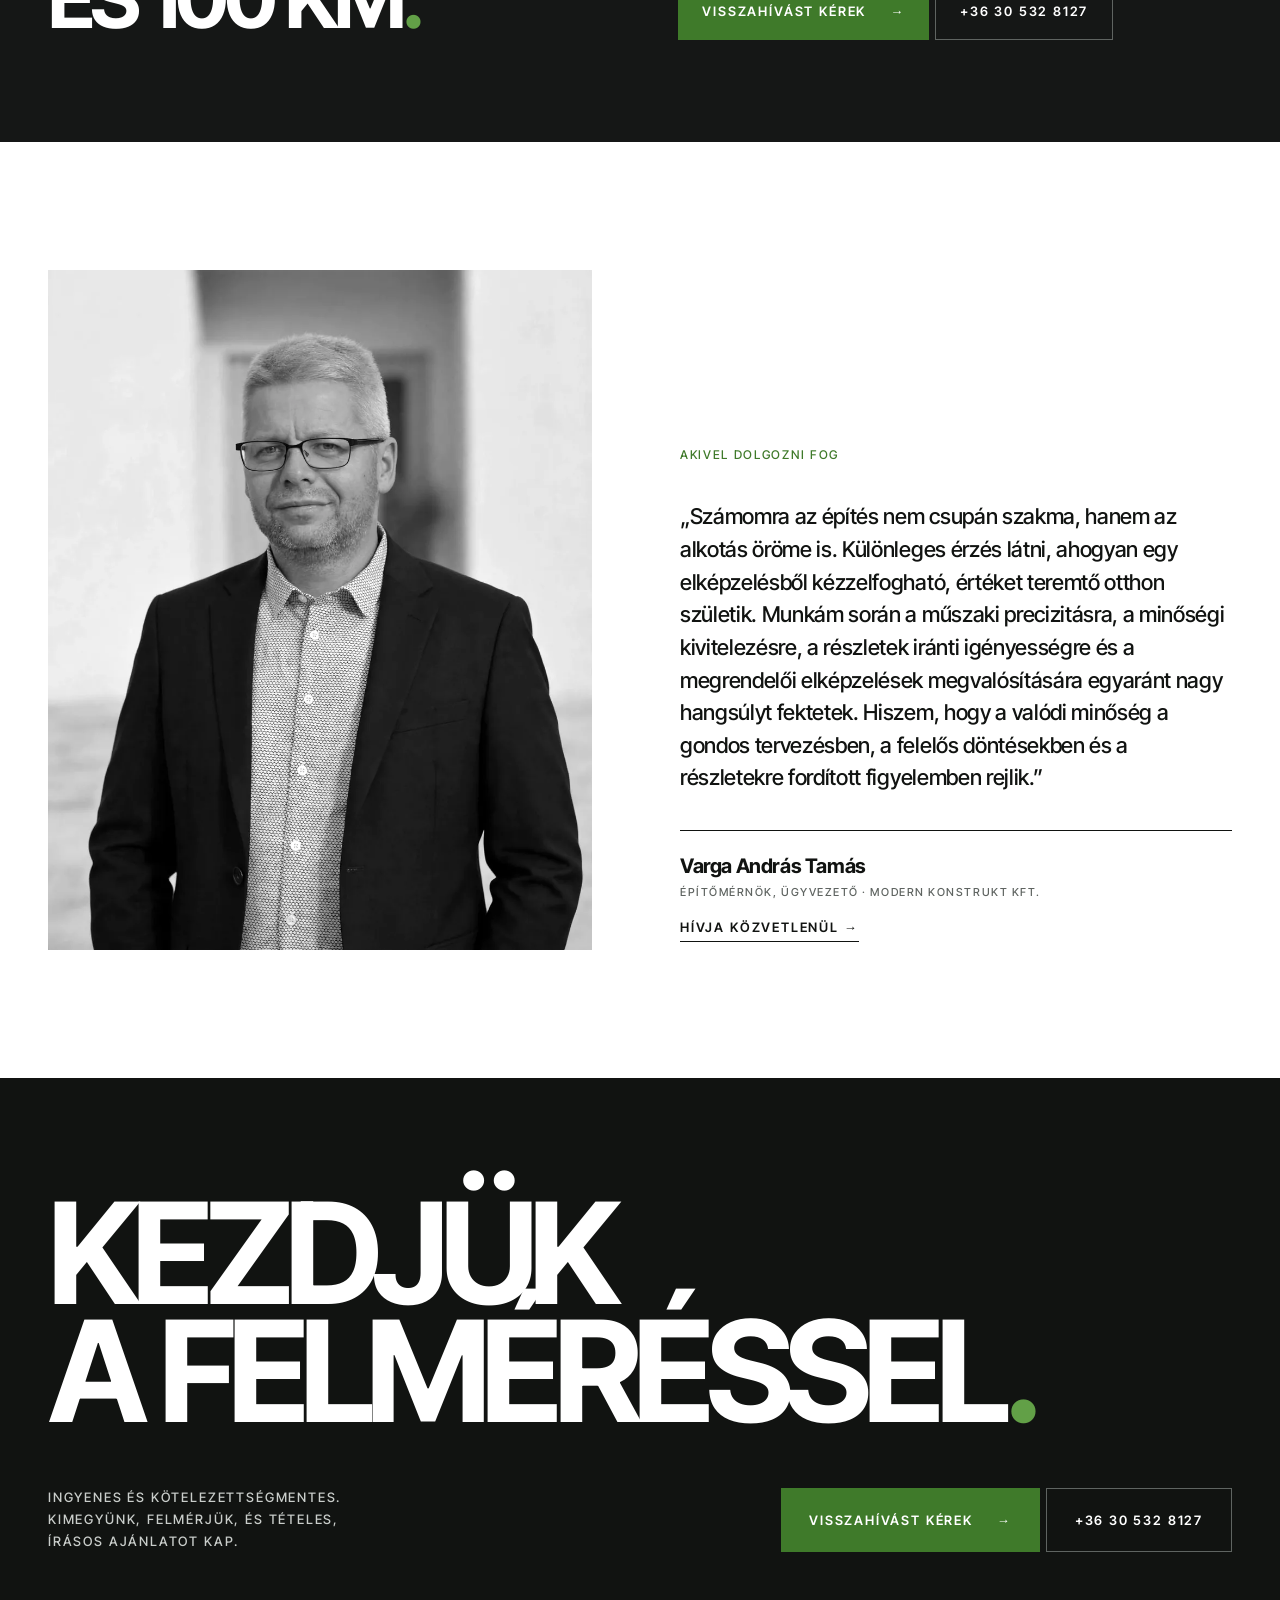
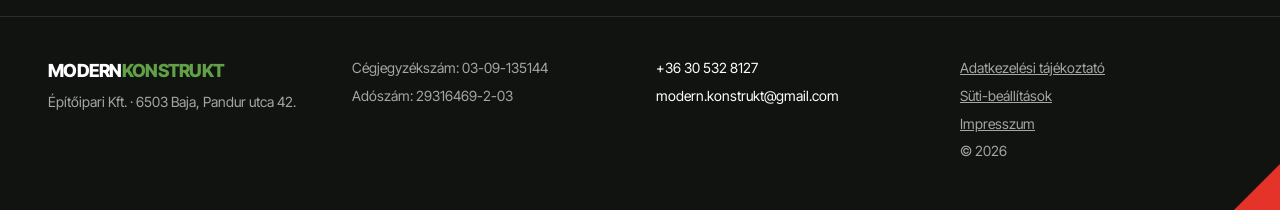
==== commit a42ec19a: "Gyorsítótár-törlés a szkriptekhez és stílusokhoz (verziószám), hogy a régi JS ne maradjon meg a böng" ====
--- a/index.html
+++ b/index.html
@@ -35,7 +35,7 @@
 <link href="assets/mark.png" rel="apple-touch-icon"/>
 <link as="font" crossorigin="" href="assets/fonts/inter-tight-latin.woff2" rel="preload" type="font/woff2"/>
 <link as="font" crossorigin="" href="assets/fonts/inter-tight-latin-ext.woff2" rel="preload" type="font/woff2"/>
-<link href="assets/fonts.css" rel="stylesheet"/>
+<link href="assets/fonts.css?v=202611161513" rel="stylesheet"/>
 <style>
 body{margin:0;background:#FFFFFF}
 a{color:#111311}a:hover{color:#3F7A2A}
@@ -539,8 +539,8 @@
 <a class="mk-cap" href="tel:+36305328127" style="flex: 1 1 0%; display: flex; align-items: center; justify-content: center; min-height: 58px; text-decoration: none; color: rgb(17, 19, 17); font-weight: 600; font-size: 12px;">Hívás</a>
 <a class="mk-cap" href="#ajanlat" style="flex: 1.6 1 0%; display: flex; align-items: center; justify-content: center; min-height: 58px; background: rgb(63, 122, 42); color: rgb(255, 255, 255); text-decoration: none; font-weight: 600; font-size: 12px;">Ingyenes felmérés →</a></div></div>
 <noscript><p style="margin:0;padding:12px;background:#FFF3CD;color:#111311;text-align:center;font:14px sans-serif">Az ajánlatkéréshez kapcsolja be a JavaScriptet, vagy hívjon: <a href="tel:+36305328127">+36 30 532 8127</a></p></noscript>
-<script src="assets/lead.js"></script>
-<script src="assets/app.js"></script>
-<script defer="" src="assets/consent.js"></script>
+<script src="assets/lead.js?v=202611161513"></script>
+<script src="assets/app.js?v=202611161513"></script>
+<script defer="" src="assets/consent.js?v=202611161513"></script>
 </body>
 </html>
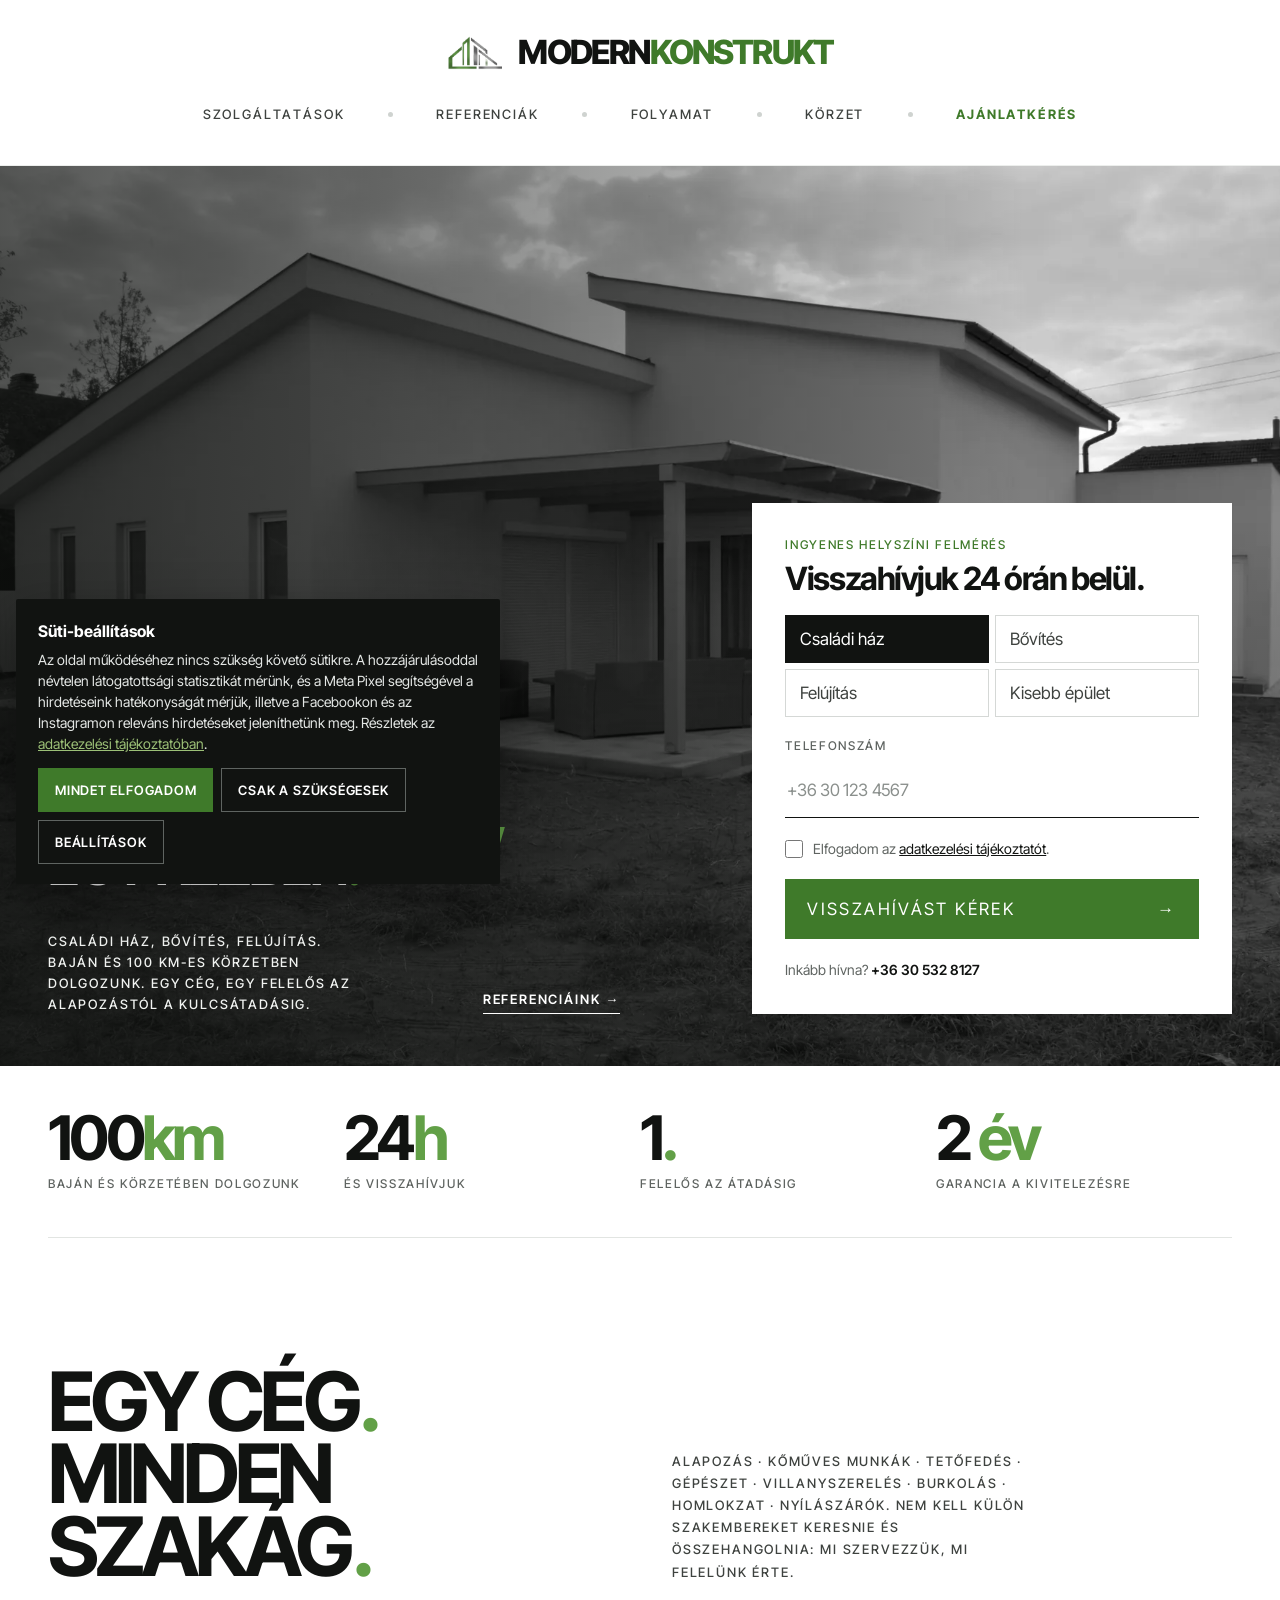
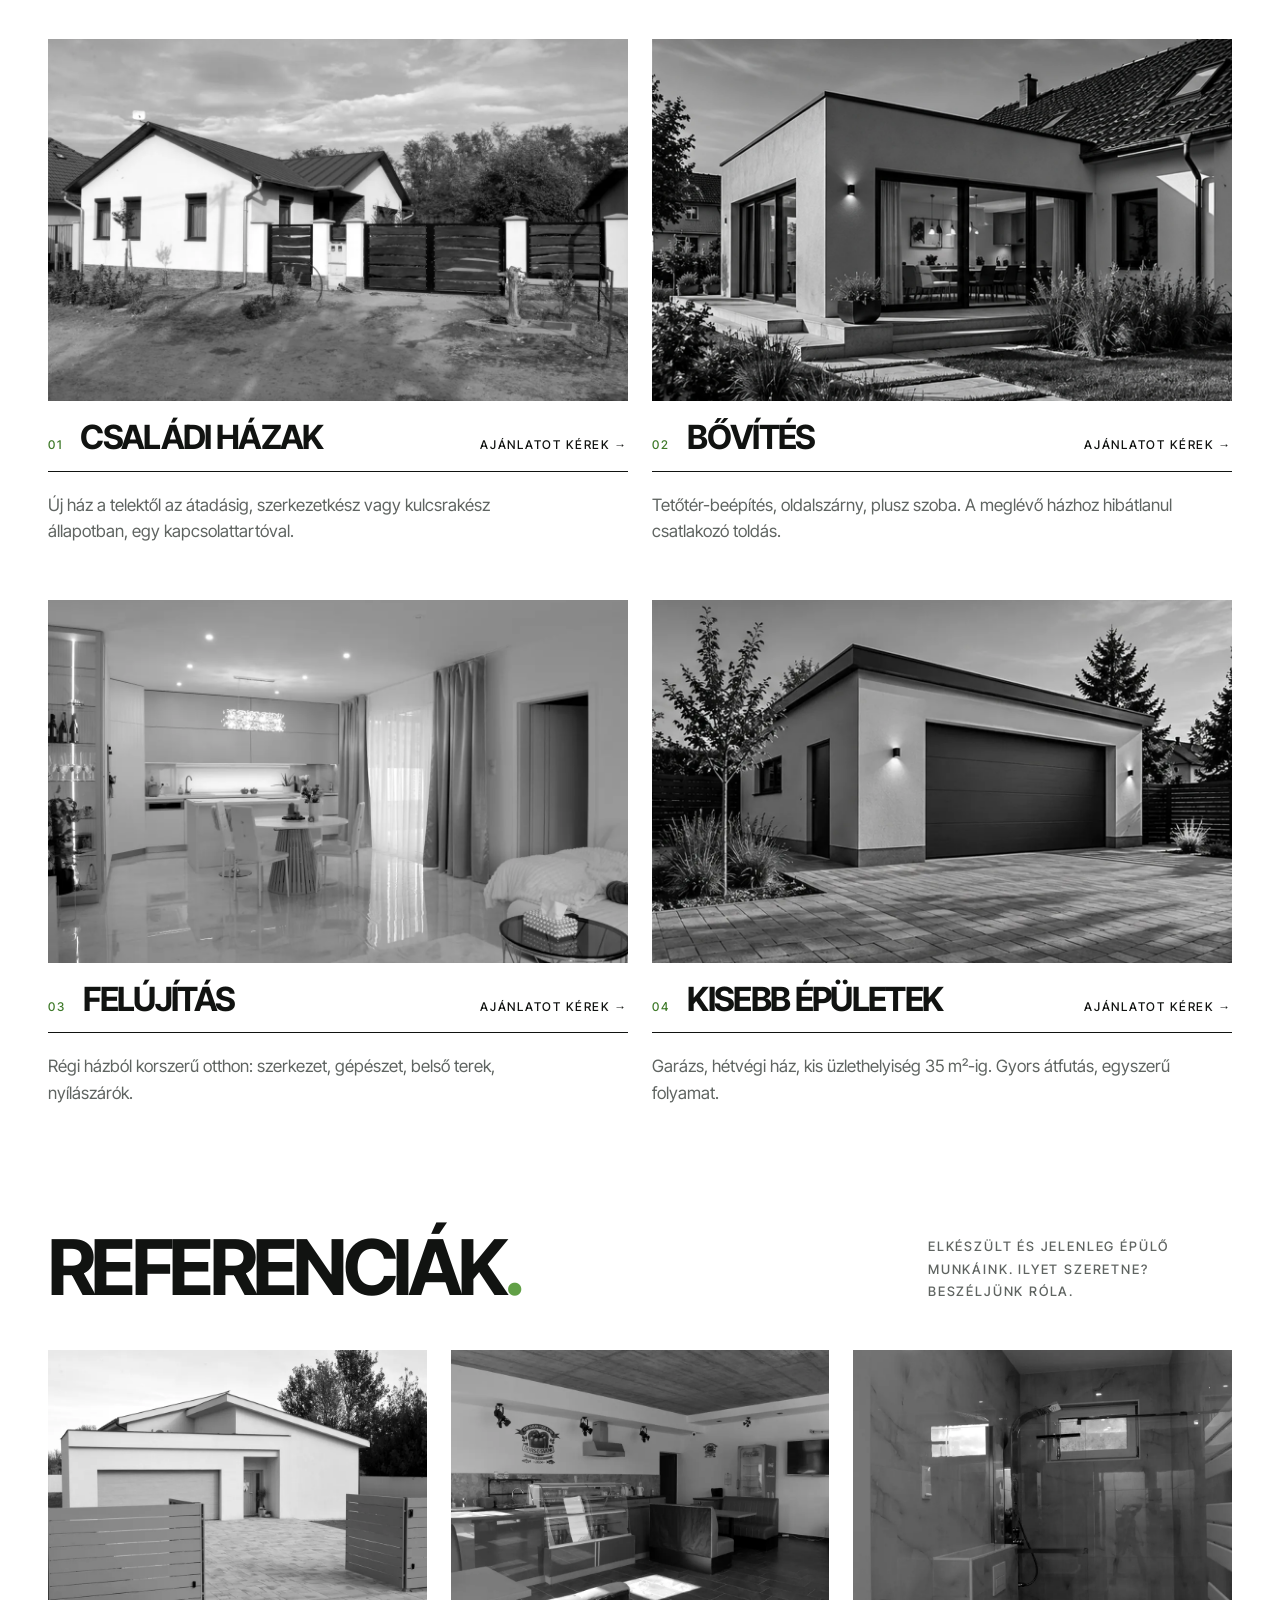
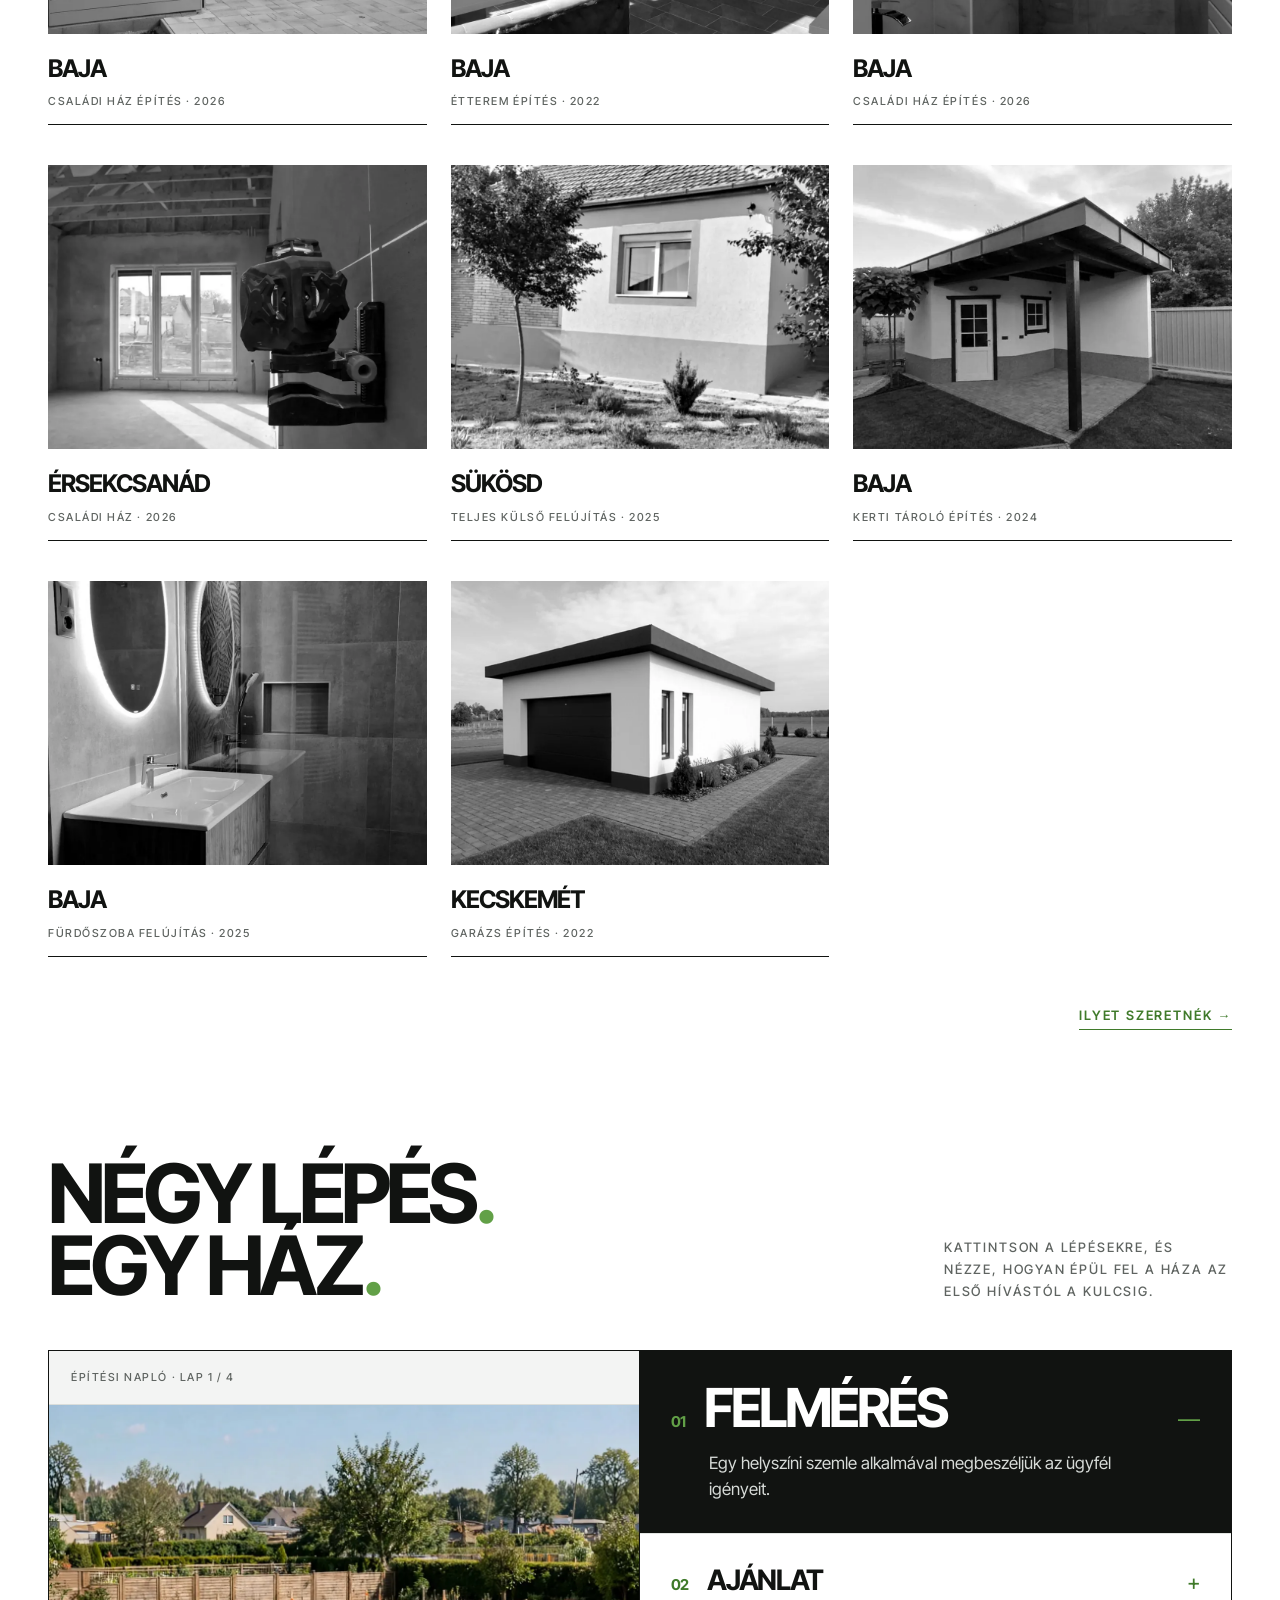
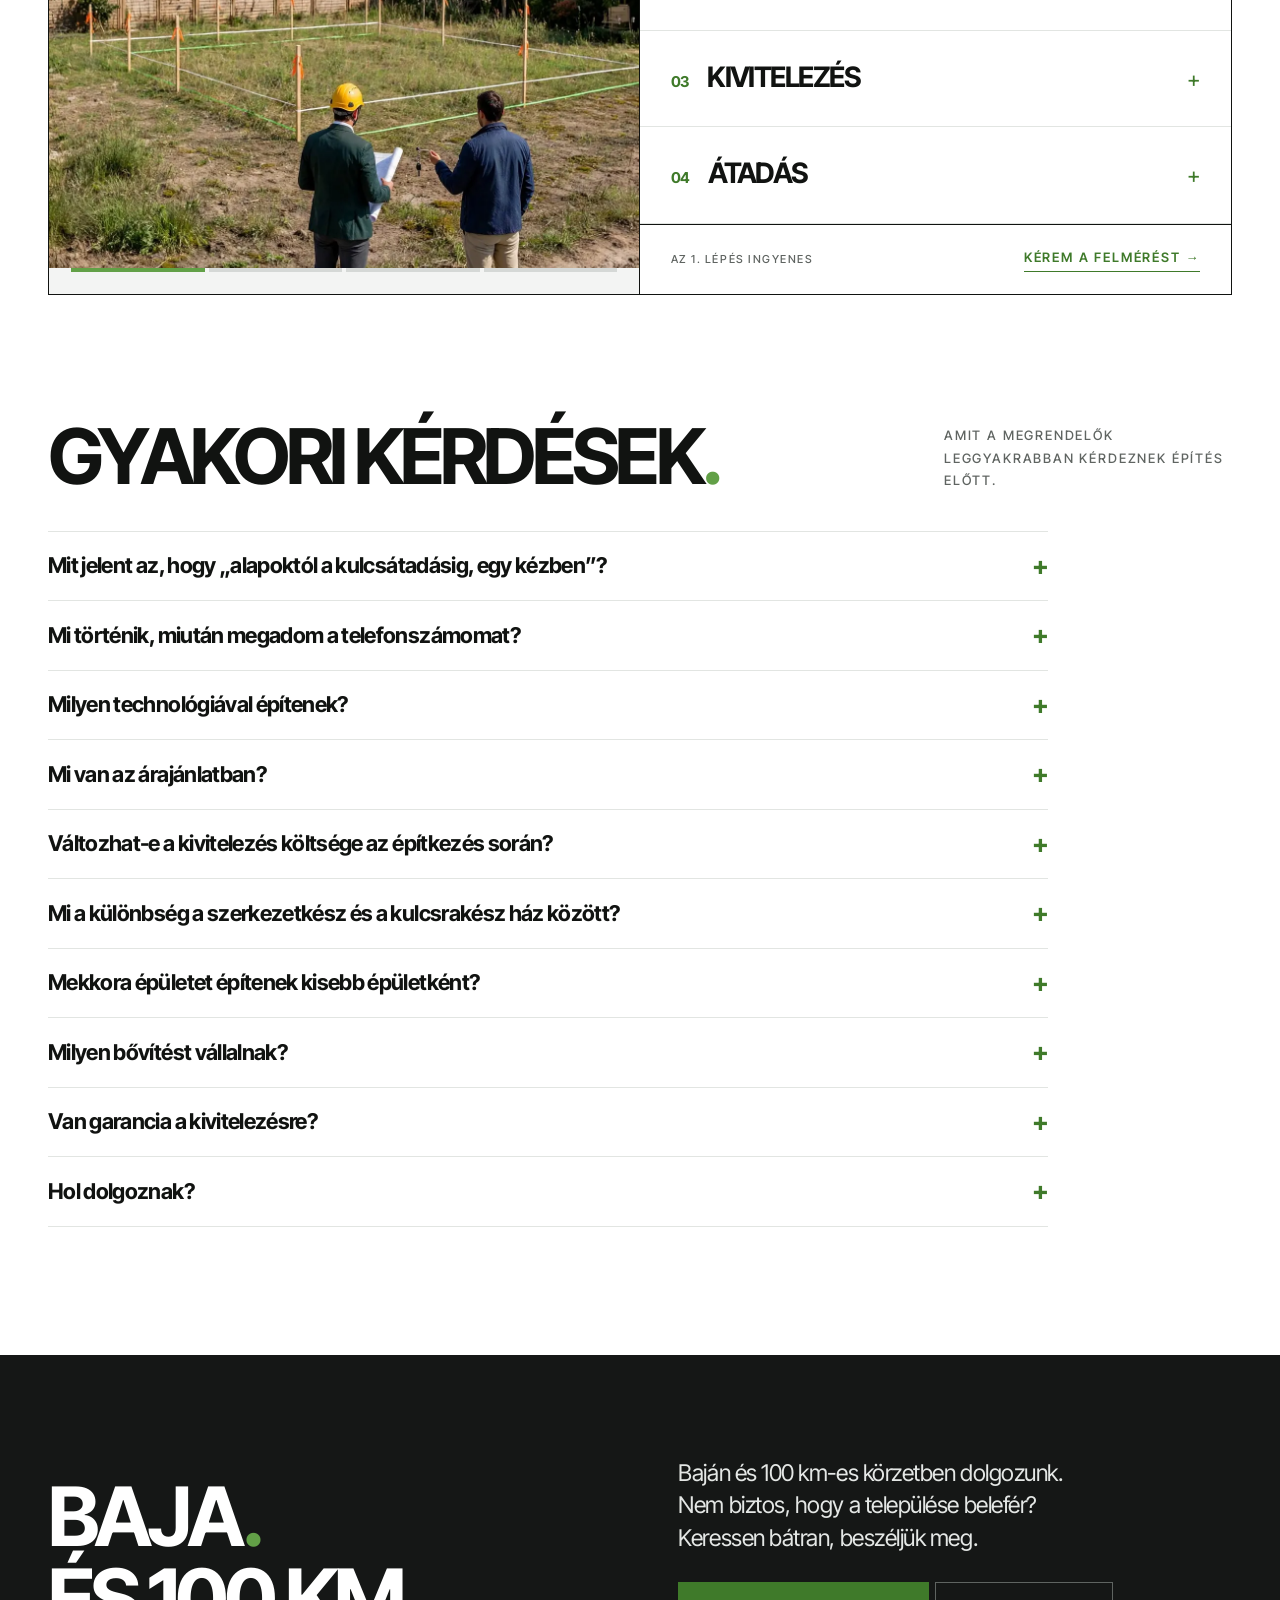
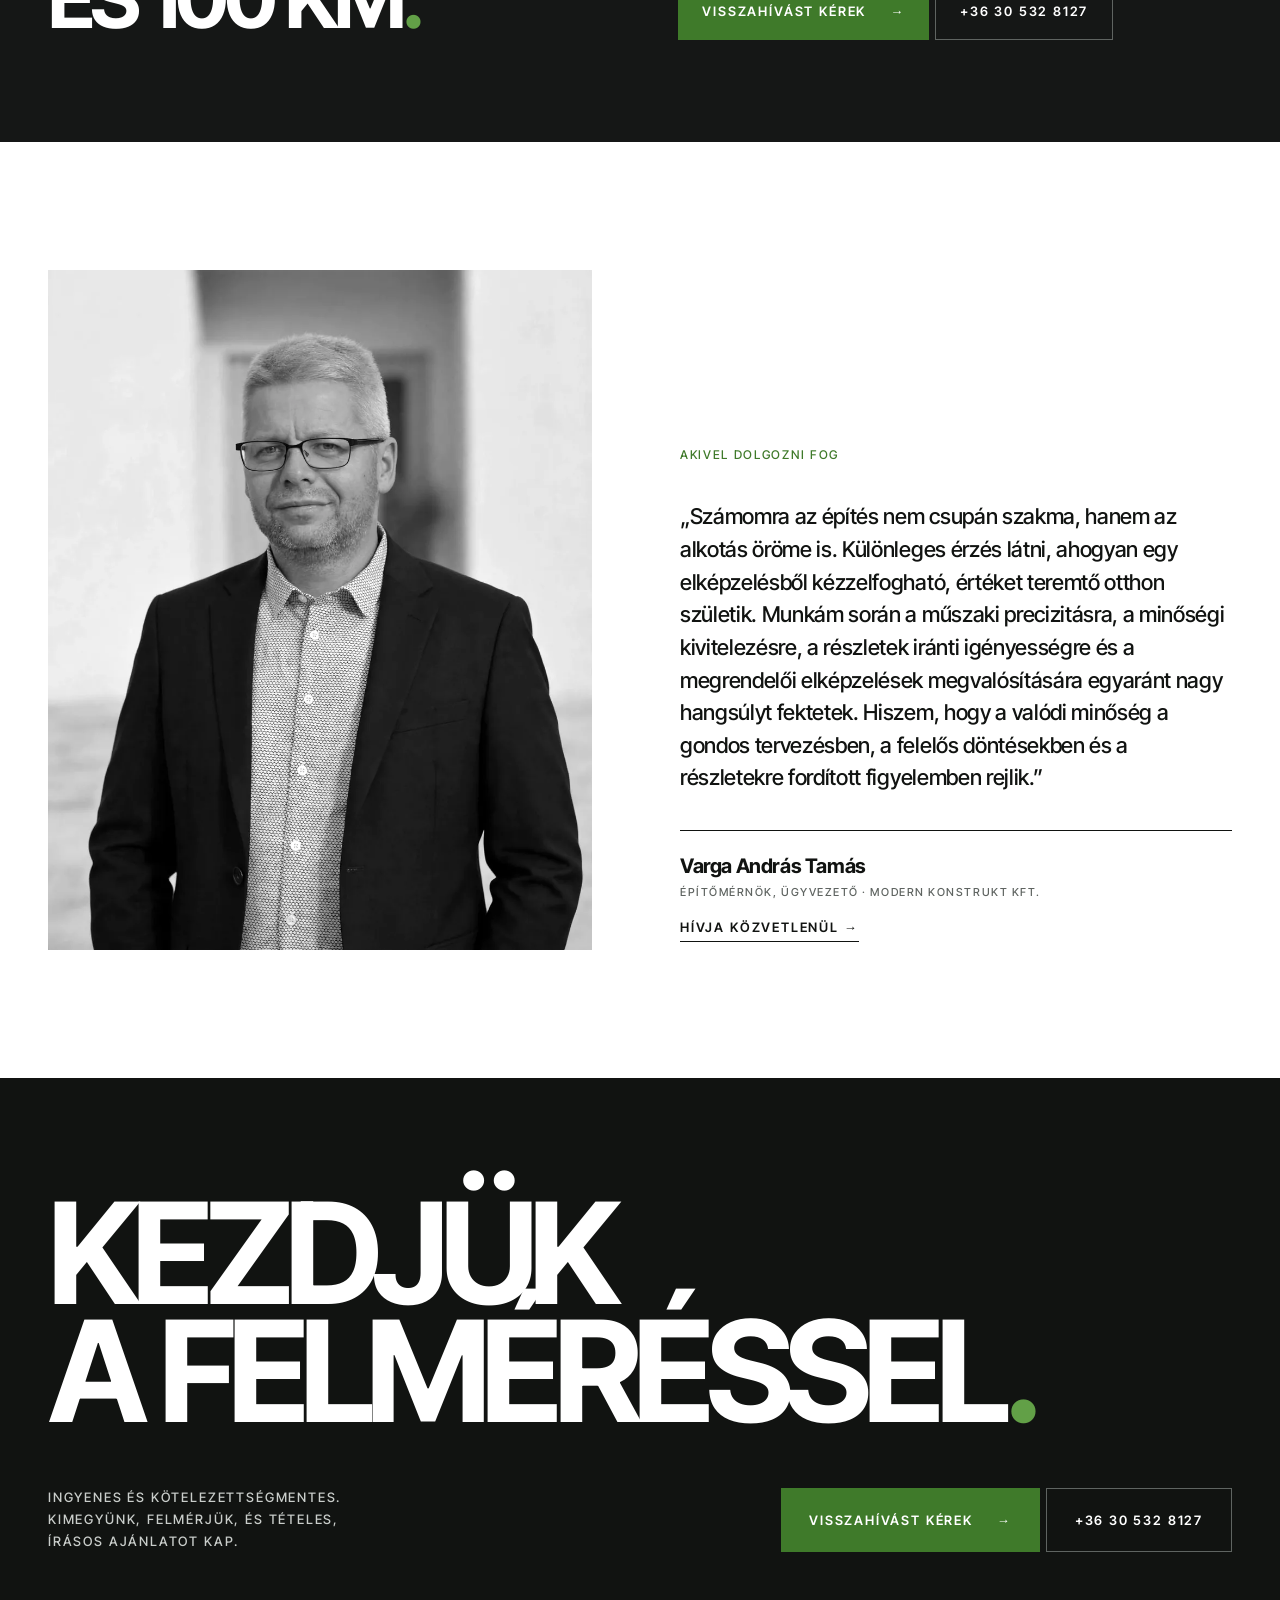
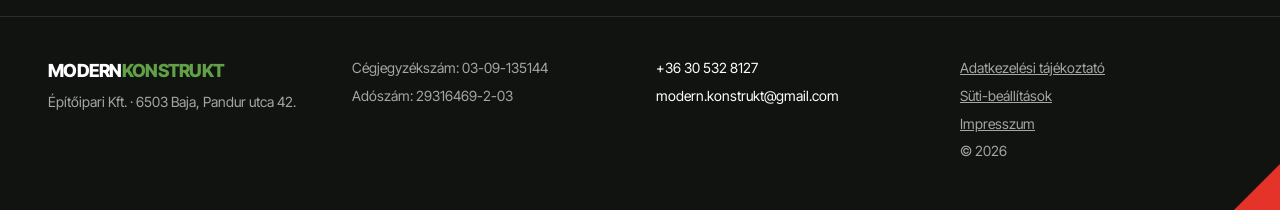
==== commit 37a07b8c: "GY.I.K. módosítások: frissített válaszok, új kérdések (technológia, költségváltozás), az árra és kap" ====
--- a/index.html
+++ b/index.html
@@ -149,7 +149,7 @@
 .pgimg.on{opacity:1}
 @media (prefers-reduced-motion:reduce){.pgimg{transition:none}}
 </style>
-<script type="application/ld+json">{"@context":"https://schema.org","@graph":[{"@type":["GeneralContractor","HomeAndConstructionBusiness"],"@id":"https://www.modernkonstrukt.hu/#vallalkozas","name":"Modern Konstrukt Építőipari Kft.","alternateName":"Modern Konstrukt","url":"https://www.modernkonstrukt.hu/","logo":"https://www.modernkonstrukt.hu/assets/mark.png","image":"https://www.modernkonstrukt.hu/assets/og-image.jpg","description":"Teljeskörű építőipari kivitelezés Baján és 100 km-es körzetben: családi házak építése, bővítés, felújítás, kisebb épületek.","telephone":"+36305328127","email":"modern.konstrukt@gmail.com","vatID":"HU29316469","taxID":"29316469-2-03","address":{"@type":"PostalAddress","streetAddress":"Pandur utca 42.","addressLocality":"Baja","postalCode":"6503","addressCountry":"HU"},"geo":{"@type":"GeoCoordinates","latitude":46.1806,"longitude":18.9547},"areaServed":[{"@type":"GeoCircle","geoMidpoint":{"@type":"GeoCoordinates","latitude":46.1806,"longitude":18.9547},"geoRadius":100000},{"@type":"City","name":"Baja"},{"@type":"City","name":"Kalocsa"},{"@type":"City","name":"Mohács"},{"@type":"City","name":"Szekszárd"},{"@type":"City","name":"Kiskunhalas"},{"@type":"City","name":"Kecskemét"},{"@type":"City","name":"Sükösd"},{"@type":"City","name":"Érsekcsanád"}],"founder":{"@id":"https://www.modernkonstrukt.hu/#tamas","@type":"Person","name":"Varga András Tamás","jobTitle":"Építőmérnök, ügyvezető","image":"https://www.modernkonstrukt.hu/assets/tamas-varga.webp","worksFor":{"@id":"https://www.modernkonstrukt.hu/#vallalkozas"}},"contactPoint":{"@type":"ContactPoint","telephone":"+36305328127","email":"modern.konstrukt@gmail.com","contactType":"customer service","areaServed":"HU","availableLanguage":"hu"},"legalName":"Modern Konstrukt Építőipari Kft.","identifier":{"@type":"PropertyValue","name":"Cégjegyzékszám","value":"03-09-135144"},"knowsAbout":["családi ház építés","bővítés","tetőtér-beépítés","épületfelújítás","garázs építés","kulcsrakész kivitelezés"],"slogan":"Alapoktól a kulcsátadásig, egy kézben","hasOfferCatalog":{"@type":"OfferCatalog","name":"Építőipari szolgáltatások","itemListElement":[{"@type":"Offer","itemOffered":{"@type":"Service","name":"Családi ház építés","serviceType":"Új családi ház építése szerkezetkész vagy kulcsrakész állapotban","provider":{"@id":"https://www.modernkonstrukt.hu/#vallalkozas"},"areaServed":"Baja és 100 km-es körzete"}},{"@type":"Offer","itemOffered":{"@type":"Service","name":"Bővítés","serviceType":"Tetőtér-beépítés, oldalszárny, plusz szoba","provider":{"@id":"https://www.modernkonstrukt.hu/#vallalkozas"},"areaServed":"Baja és 100 km-es körzete"}},{"@type":"Offer","itemOffered":{"@type":"Service","name":"Felújítás","serviceType":"Épületfelújítás: szerkezet, gépészet, belső terek, nyílászárók","provider":{"@id":"https://www.modernkonstrukt.hu/#vallalkozas"},"areaServed":"Baja és 100 km-es körzete"}},{"@type":"Offer","itemOffered":{"@type":"Service","name":"Kisebb épületek","serviceType":"Garázs, hétvégi ház, kis üzlethelyiség építése 35 m²-ig","provider":{"@id":"https://www.modernkonstrukt.hu/#vallalkozas"},"areaServed":"Baja és 100 km-es körzete"}}]}},{"@type":"WebSite","@id":"https://www.modernkonstrukt.hu/#weboldal","name":"Modern Konstrukt","url":"https://www.modernkonstrukt.hu/","inLanguage":"hu-HU","publisher":{"@id":"https://www.modernkonstrukt.hu/#vallalkozas"}},{"@type":"WebPage","@id":"https://www.modernkonstrukt.hu/#oldal","url":"https://www.modernkonstrukt.hu/","name":"Építőipari kivitelezés Baján: családi ház, bővítés, felújítás","isPartOf":{"@id":"https://www.modernkonstrukt.hu/#weboldal"},"about":{"@id":"https://www.modernkonstrukt.hu/#vallalkozas"},"primaryImageOfPage":{"@type":"ImageObject","url":"https://www.modernkonstrukt.hu/assets/og-image.jpg","width":1200,"height":630},"inLanguage":"hu-HU","speakable":{"@type":"SpeakableSpecification","cssSelector":["h1",".mk-lead","#gyik summary"]}},{"@type":"FAQPage","@id":"https://www.modernkonstrukt.hu/#gyik-adat","mainEntity":[{"@type":"Question","name":"Mit jelent az, hogy „alapoktól a kulcsátadásig, egy kézben”?","acceptedAnswer":{"@type":"Answer","text":"Egyetlen vállalkozóval szerződik, aki az egész építésért felel. Az alapozástól a kőműves munkákon, tetőfedésen, gépészeten, villanyszerelésen, burkoláson, homlokzaton és nyílászárókon át az átadásig mi szervezzük és hangoljuk össze a szakágakat. Nem kell külön szakembereket keresnie, és egy kapcsolattartója van."}},{"@type":"Question","name":"Mi történik, miután megadom a telefonszámomat?","acceptedAnswer":{"@type":"Answer","text":"24 órán belül visszahívjuk, és egyeztetünk időpontot a helyszíni felmérésre. A felmérés ingyenes és kötelezettségmentes. Ott megbeszéljük az igényeit, majd tételes, írásos árajánlatot kap. Ha elfogadja, jön a kivitelezés, a végén pedig közös bejárással, dokumentáltan adjuk át a munkát."}},{"@type":"Question","name":"Mennyibe kerül egy családi ház építése vagy felújítása?","acceptedAnswer":{"@type":"Answer","text":"Általános négyzetméterárat nem mondunk, mert az ár a mérettől, a szerkezettől, a gépészeti és belső kialakítástól és a választott készültségi foktól is függ. A helyszíni felmérés után kap tételes, írásos árajánlatot, így látja, mire mennyit számolunk."}},{"@type":"Question","name":"Mi van az árajánlatban?","acceptedAnswer":{"@type":"Answer","text":"Tételes, írásos ajánlat a vállalt határidőkkel, igény szerint vázrajzokkal. Az ajánlat előtti felmérés ingyenes, és nem kötelezi semmire."}},{"@type":"Question","name":"Mi a különbség a szerkezetkész és a kulcsrakész ház között?","acceptedAnswer":{"@type":"Answer","text":"Szerkezetkész állapotban a ház teherhordó szerkezete és a tető elkészül, a belső befejező munkák (például gépészet, burkolás) még nem. Kulcsrakész állapotban beköltözhető a ház. A pontos tartalmat az ajánlatban rögzítjük, mert a két fogalom nem mindenhol jelent pontosan ugyanazt."}},{"@type":"Question","name":"Mekkora épületet építenek kisebb épületként?","acceptedAnswer":{"@type":"Answer","text":"Garázst, hétvégi házat vagy kis üzlethelyiséget vállalunk 35 m²-ig. Ezeknél gyorsabb átfutással és egyszerűbb folyamattal dolgozunk."}},{"@type":"Question","name":"Milyen bővítést vállalnak?","acceptedAnswer":{"@type":"Answer","text":"Tetőtér-beépítést, oldalszárnyat és plusz szobát. A cél, hogy az új rész hibátlanul csatlakozzon a meglévő házhoz."}},{"@type":"Question","name":"Van garancia a kivitelezésre?","acceptedAnswer":{"@type":"Answer","text":"Igen, a kivitelezésre 2 év garanciát vállalunk."}},{"@type":"Question","name":"Hol dolgoznak?","acceptedAnswer":{"@type":"Answer","text":"Bajai székhellyel, körülbelül 100 km-es körzetben. Készült már munkánk Baján, Sükösdön, Érsekcsanádon és Kecskeméten is. Ha a települése határeset, keressen bátran, és megbeszéljük."}},{"@type":"Question","name":"Ki lesz a kapcsolattartóm?","acceptedAnswer":{"@type":"Answer","text":"A céget Varga András Tamás építőmérnök, ügyvezető vezeti, ő az, akivel dolgozni fog."}}]},{"@type":"HowTo","name":"Hogyan zajlik az együttműködés az első hívástól az átadásig?","step":[{"@type":"HowToStep","position":1,"name":"Felmérés","text":"Egy helyszíni szemle alkalmával megbeszéljük az ügyfél igényeit. Ingyenes és kötelezettségmentes."},{"@type":"HowToStep","position":2,"name":"Ajánlat","text":"Tételes, írásos árajánlat a vállalt határidőkkel, igény szerint vázrajzokkal."},{"@type":"HowToStep","position":3,"name":"Kivitelezés","text":"A kivitelezés teljes időtartama alatt személyes kapcsolattartás a megrendelővel."},{"@type":"HowToStep","position":4,"name":"Átadás","text":"Részletes ellenőrzést és közös bejárást követően dokumentált átadás, 2 év garanciával."}]}]}</script>
+<script type="application/ld+json">{"@context":"https://schema.org","@graph":[{"@type":["GeneralContractor","HomeAndConstructionBusiness"],"@id":"https://www.modernkonstrukt.hu/#vallalkozas","name":"Modern Konstrukt Építőipari Kft.","alternateName":"Modern Konstrukt","url":"https://www.modernkonstrukt.hu/","logo":"https://www.modernkonstrukt.hu/assets/mark.png","image":"https://www.modernkonstrukt.hu/assets/og-image.jpg","description":"Teljeskörű építőipari kivitelezés Baján és 100 km-es körzetben: családi házak építése, bővítés, felújítás, kisebb épületek.","telephone":"+36305328127","email":"modern.konstrukt@gmail.com","vatID":"HU29316469","taxID":"29316469-2-03","address":{"@type":"PostalAddress","streetAddress":"Pandur utca 42.","addressLocality":"Baja","postalCode":"6503","addressCountry":"HU"},"geo":{"@type":"GeoCoordinates","latitude":46.1806,"longitude":18.9547},"areaServed":[{"@type":"GeoCircle","geoMidpoint":{"@type":"GeoCoordinates","latitude":46.1806,"longitude":18.9547},"geoRadius":100000},{"@type":"City","name":"Baja"},{"@type":"City","name":"Kalocsa"},{"@type":"City","name":"Mohács"},{"@type":"City","name":"Szekszárd"},{"@type":"City","name":"Kiskunhalas"},{"@type":"City","name":"Kecskemét"},{"@type":"City","name":"Sükösd"},{"@type":"City","name":"Érsekcsanád"}],"founder":{"@id":"https://www.modernkonstrukt.hu/#tamas","@type":"Person","name":"Varga András Tamás","jobTitle":"Építőmérnök, ügyvezető","image":"https://www.modernkonstrukt.hu/assets/tamas-varga.webp","worksFor":{"@id":"https://www.modernkonstrukt.hu/#vallalkozas"}},"contactPoint":{"@type":"ContactPoint","telephone":"+36305328127","email":"modern.konstrukt@gmail.com","contactType":"customer service","areaServed":"HU","availableLanguage":"hu"},"legalName":"Modern Konstrukt Építőipari Kft.","identifier":{"@type":"PropertyValue","name":"Cégjegyzékszám","value":"03-09-135144"},"knowsAbout":["családi ház építés","bővítés","tetőtér-beépítés","épületfelújítás","garázs építés","kulcsrakész kivitelezés"],"slogan":"Alapoktól a kulcsátadásig, egy kézben","hasOfferCatalog":{"@type":"OfferCatalog","name":"Építőipari szolgáltatások","itemListElement":[{"@type":"Offer","itemOffered":{"@type":"Service","name":"Családi ház építés","serviceType":"Új családi ház építése szerkezetkész vagy kulcsrakész állapotban","provider":{"@id":"https://www.modernkonstrukt.hu/#vallalkozas"},"areaServed":"Baja és 100 km-es körzete"}},{"@type":"Offer","itemOffered":{"@type":"Service","name":"Bővítés","serviceType":"Tetőtér-beépítés, oldalszárny, plusz szoba","provider":{"@id":"https://www.modernkonstrukt.hu/#vallalkozas"},"areaServed":"Baja és 100 km-es körzete"}},{"@type":"Offer","itemOffered":{"@type":"Service","name":"Felújítás","serviceType":"Épületfelújítás: szerkezet, gépészet, belső terek, nyílászárók","provider":{"@id":"https://www.modernkonstrukt.hu/#vallalkozas"},"areaServed":"Baja és 100 km-es körzete"}},{"@type":"Offer","itemOffered":{"@type":"Service","name":"Kisebb épületek","serviceType":"Garázs, hétvégi ház, kis üzlethelyiség építése 35 m²-ig","provider":{"@id":"https://www.modernkonstrukt.hu/#vallalkozas"},"areaServed":"Baja és 100 km-es körzete"}}]}},{"@type":"WebSite","@id":"https://www.modernkonstrukt.hu/#weboldal","name":"Modern Konstrukt","url":"https://www.modernkonstrukt.hu/","inLanguage":"hu-HU","publisher":{"@id":"https://www.modernkonstrukt.hu/#vallalkozas"}},{"@type":"WebPage","@id":"https://www.modernkonstrukt.hu/#oldal","url":"https://www.modernkonstrukt.hu/","name":"Építőipari kivitelezés Baján: családi ház, bővítés, felújítás","isPartOf":{"@id":"https://www.modernkonstrukt.hu/#weboldal"},"about":{"@id":"https://www.modernkonstrukt.hu/#vallalkozas"},"primaryImageOfPage":{"@type":"ImageObject","url":"https://www.modernkonstrukt.hu/assets/og-image.jpg","width":1200,"height":630},"inLanguage":"hu-HU","speakable":{"@type":"SpeakableSpecification","cssSelector":["h1",".mk-lead","#gyik summary"]}},{"@type":"FAQPage","@id":"https://www.modernkonstrukt.hu/#gyik-adat","mainEntity":[{"@type":"Question","name":"Mit jelent az, hogy „alapoktól a kulcsátadásig, egy kézben”?","acceptedAnswer":{"@type":"Answer","text":"Egyetlen vállalkozóval szerződik, aki az egész építésért felel. Az alapozástól a kőműves munkákon, tetőfedésen, gépészeten, villanyszerelésen, burkoláson, homlokzaton és nyílászárókon át az átadásig mi szervezzük és hangoljuk össze a szakágakat. Nem kell külön szakembereket keresnie, és egy kapcsolattartója van."}},{"@type":"Question","name":"Mi történik, miután megadom a telefonszámomat?","acceptedAnswer":{"@type":"Answer","text":"24 órán belül visszahívjuk, és egyeztetünk időpontot egy helyszíni felmérésre. A felmérés ingyenes és kötelezettségmentes. Megbeszéljük az igényeit, majd tételes, írásos árajánlatot adunk át. Elfogadott árajánlat esetén szerződést kötünk, és a megbeszélt határidőn belül elkezdjük a kivitelezést."}},{"@type":"Question","name":"Milyen technológiával építenek?","acceptedAnswer":{"@type":"Answer","text":"Hagyományos kerámia falazóblokkos és könnyűszerkezetes lakó- és nem lakóépületeket is építünk. Referenciáink között található Porotherm falazóblokkal és pallóvázas építési rendszerrel épült családi ház is. Az általunk épített házak között van szeglemezes tetőszerkezet- és hagyományos, ácsolt tető is. Minden technológiának megvan a maga előnye."}},{"@type":"Question","name":"Mi van az árajánlatban?","acceptedAnswer":{"@type":"Answer","text":"Tételes, írásos ajánlat a vállalt határidőkkel, igény szerint vázrajzokkal. Az ajánlat előtti felmérés ingyenes, és nem kötelezi semmire."}},{"@type":"Question","name":"Változhat-e a kivitelezés költsége az építkezés során?","acceptedAnswer":{"@type":"Answer","text":"Árajánlatot készítünk minden felmért munkához. Amit az ajánlat tartalmaz, annak az ára nem változik. Viszont egy kivitelezés során változhat a megrendelő elképzelése, változhat a felhasználni kívánt anyag. Ilyenkor módosítjuk a szerződést, és ezzel módosulhat az ár is. Ha a megrendelő bővíteni szeretné a műszaki tartalmat, abban az esetben a kivitelezés teljes költsége változik."}},{"@type":"Question","name":"Mi a különbség a szerkezetkész és a kulcsrakész ház között?","acceptedAnswer":{"@type":"Answer","text":"Szerkezetkész állapotban a ház teherhordó szerkezete és a tető elkészül, a belső befejező munkák (például gépészet, burkolás) még nem. Kulcsrakész állapotban beköltözhető a ház. A pontos tartalmat az ajánlatban rögzítjük, mert a két fogalom nem mindenhol jelent pontosan ugyanazt."}},{"@type":"Question","name":"Mekkora épületet építenek kisebb épületként?","acceptedAnswer":{"@type":"Answer","text":"Kisebb épületnek a maximum 35 m² alapterületű, nem lakóépület funkciójú épületeket nevezzük. Ez lehet garázs, tároló, üzlethelyiség vagy hétvégi ház. Ezeknek az épületeknek nem kell építési engedélyezési tervdokumentáció, egyszerűsített terveket készítünk kivitelezés előtt. Az épületeket rendszerint könnyűszerkezetes technológiával állítjuk össze, így kedvezőbb a költségük."}},{"@type":"Question","name":"Milyen bővítést vállalnak?","acceptedAnswer":{"@type":"Answer","text":"Tetőtér-beépítést, oldalszárnyat és plusz szobát. A cél, hogy az új rész hibátlanul csatlakozzon a meglévő házhoz."}},{"@type":"Question","name":"Van garancia a kivitelezésre?","acceptedAnswer":{"@type":"Answer","text":"Igen, a kivitelezésre 2 év garanciát vállalunk."}},{"@type":"Question","name":"Hol dolgoznak?","acceptedAnswer":{"@type":"Answer","text":"Bajai székhellyel, körülbelül 100 km-es körzetben. Készült már munkánk Baján, Sükösdön, Érsekcsanádon és Kecskeméten is. Ha a települése határeset, keressen bátran, és megbeszéljük."}}]},{"@type":"HowTo","name":"Hogyan zajlik az együttműködés az első hívástól az átadásig?","step":[{"@type":"HowToStep","position":1,"name":"Felmérés","text":"Egy helyszíni szemle alkalmával megbeszéljük az ügyfél igényeit. Ingyenes és kötelezettségmentes."},{"@type":"HowToStep","position":2,"name":"Ajánlat","text":"Tételes, írásos árajánlat a vállalt határidőkkel, igény szerint vázrajzokkal."},{"@type":"HowToStep","position":3,"name":"Kivitelezés","text":"A kivitelezés teljes időtartama alatt személyes kapcsolattartás a megrendelővel."},{"@type":"HowToStep","position":4,"name":"Átadás","text":"Részletes ellenőrzést és közös bejárást követően dokumentált átadás, 2 év garanciával."}]}]}</script>
 </head>
 <body>
 <a class="mk-skip" href="#tartalom">Ugrás a tartalomhoz</a>
@@ -474,15 +474,15 @@
 </div>
 <div style="max-width: 1000px; border-top: 1px solid #E2E5E2;">
 <details><summary>Mit jelent az, hogy „alapoktól a kulcsátadásig, egy kézben”?</summary><p>Egyetlen vállalkozóval szerződik, aki az egész építésért felel. Az alapozástól a kőműves munkákon, tetőfedésen, gépészeten, villanyszerelésen, burkoláson, homlokzaton és nyílászárókon át az átadásig mi szervezzük és hangoljuk össze a szakágakat. Nem kell külön szakembereket keresnie, és egy kapcsolattartója van.</p></details>
-<details><summary>Mi történik, miután megadom a telefonszámomat?</summary><p>24 órán belül visszahívjuk, és egyeztetünk időpontot a helyszíni felmérésre. A felmérés ingyenes és kötelezettségmentes. Ott megbeszéljük az igényeit, majd tételes, írásos árajánlatot kap. Ha elfogadja, jön a kivitelezés, a végén pedig közös bejárással, dokumentáltan adjuk át a munkát.</p></details>
-<details><summary>Mennyibe kerül egy családi ház építése vagy felújítása?</summary><p>Általános négyzetméterárat nem mondunk, mert az ár a mérettől, a szerkezettől, a gépészeti és belső kialakítástól és a választott készültségi foktól is függ. A helyszíni felmérés után kap tételes, írásos árajánlatot, így látja, mire mennyit számolunk.</p></details>
+<details><summary>Mi történik, miután megadom a telefonszámomat?</summary><p>24 órán belül visszahívjuk, és egyeztetünk időpontot egy helyszíni felmérésre. A felmérés ingyenes és kötelezettségmentes. Megbeszéljük az igényeit, majd tételes, írásos árajánlatot adunk át. Elfogadott árajánlat esetén szerződést kötünk, és a megbeszélt határidőn belül elkezdjük a kivitelezést.</p></details>
+<details><summary>Milyen technológiával építenek?</summary><p>Hagyományos kerámia falazóblokkos és könnyűszerkezetes lakó- és nem lakóépületeket is építünk. Referenciáink között található Porotherm falazóblokkal és pallóvázas építési rendszerrel épült családi ház is. Az általunk épített házak között van szeglemezes tetőszerkezet- és hagyományos, ácsolt tető is. Minden technológiának megvan a maga előnye.</p></details>
 <details><summary>Mi van az árajánlatban?</summary><p>Tételes, írásos ajánlat a vállalt határidőkkel, igény szerint vázrajzokkal. Az ajánlat előtti felmérés ingyenes, és nem kötelezi semmire.</p></details>
+<details><summary>Változhat-e a kivitelezés költsége az építkezés során?</summary><p>Árajánlatot készítünk minden felmért munkához. Amit az ajánlat tartalmaz, annak az ára nem változik. Viszont egy kivitelezés során változhat a megrendelő elképzelése, változhat a felhasználni kívánt anyag. Ilyenkor módosítjuk a szerződést, és ezzel módosulhat az ár is. Ha a megrendelő bővíteni szeretné a műszaki tartalmat, abban az esetben a kivitelezés teljes költsége változik.</p></details>
 <details><summary>Mi a különbség a szerkezetkész és a kulcsrakész ház között?</summary><p>Szerkezetkész állapotban a ház teherhordó szerkezete és a tető elkészül, a belső befejező munkák (például gépészet, burkolás) még nem. Kulcsrakész állapotban beköltözhető a ház. A pontos tartalmat az ajánlatban rögzítjük, mert a két fogalom nem mindenhol jelent pontosan ugyanazt.</p></details>
-<details><summary>Mekkora épületet építenek kisebb épületként?</summary><p>Garázst, hétvégi házat vagy kis üzlethelyiséget vállalunk 35 m²-ig. Ezeknél gyorsabb átfutással és egyszerűbb folyamattal dolgozunk.</p></details>
+<details><summary>Mekkora épületet építenek kisebb épületként?</summary><p>Kisebb épületnek a maximum 35 m² alapterületű, nem lakóépület funkciójú épületeket nevezzük. Ez lehet garázs, tároló, üzlethelyiség vagy hétvégi ház. Ezeknek az épületeknek nem kell építési engedélyezési tervdokumentáció, egyszerűsített terveket készítünk kivitelezés előtt. Az épületeket rendszerint könnyűszerkezetes technológiával állítjuk össze, így kedvezőbb a költségük.</p></details>
 <details><summary>Milyen bővítést vállalnak?</summary><p>Tetőtér-beépítést, oldalszárnyat és plusz szobát. A cél, hogy az új rész hibátlanul csatlakozzon a meglévő házhoz.</p></details>
 <details><summary>Van garancia a kivitelezésre?</summary><p>Igen, a kivitelezésre 2 év garanciát vállalunk.</p></details>
 <details><summary>Hol dolgoznak?</summary><p>Bajai székhellyel, körülbelül 100 km-es körzetben. Készült már munkánk Baján, Sükösdön, Érsekcsanádon és Kecskeméten is. Ha a települése határeset, keressen bátran, és megbeszéljük.</p></details>
-<details><summary>Ki lesz a kapcsolattartóm?</summary><p>A céget Varga András Tamás építőmérnök, ügyvezető vezeti, ő az, akivel dolgozni fog.</p></details>
 </div></section><section id="korzet" style="margin-top: clamp(96px, 10vw, 160px); background: rgb(21, 23, 22); color: rgb(255, 255, 255); padding: clamp(72px, 8vw, 128px) clamp(20px, 4vw, 48px); display: grid; grid-template-columns: repeat(auto-fit, minmax(min(420px, 100%), 1fr)); gap: 40px clamp(32px, 6vw, 96px); align-items: end;">
 <h2 style="font-weight: 700; font-size: clamp(48px, 6.4vw, 104px); line-height: 1; letter-spacing: -0.06em; text-transform: uppercase;">Baja<span style="color: rgb(98, 160, 71);">.</span><br/>És 100 km<span style="color: rgb(98, 160, 71);">.</span></h2>
 <div style="display: flex; flex-direction: column; gap: 28px;">
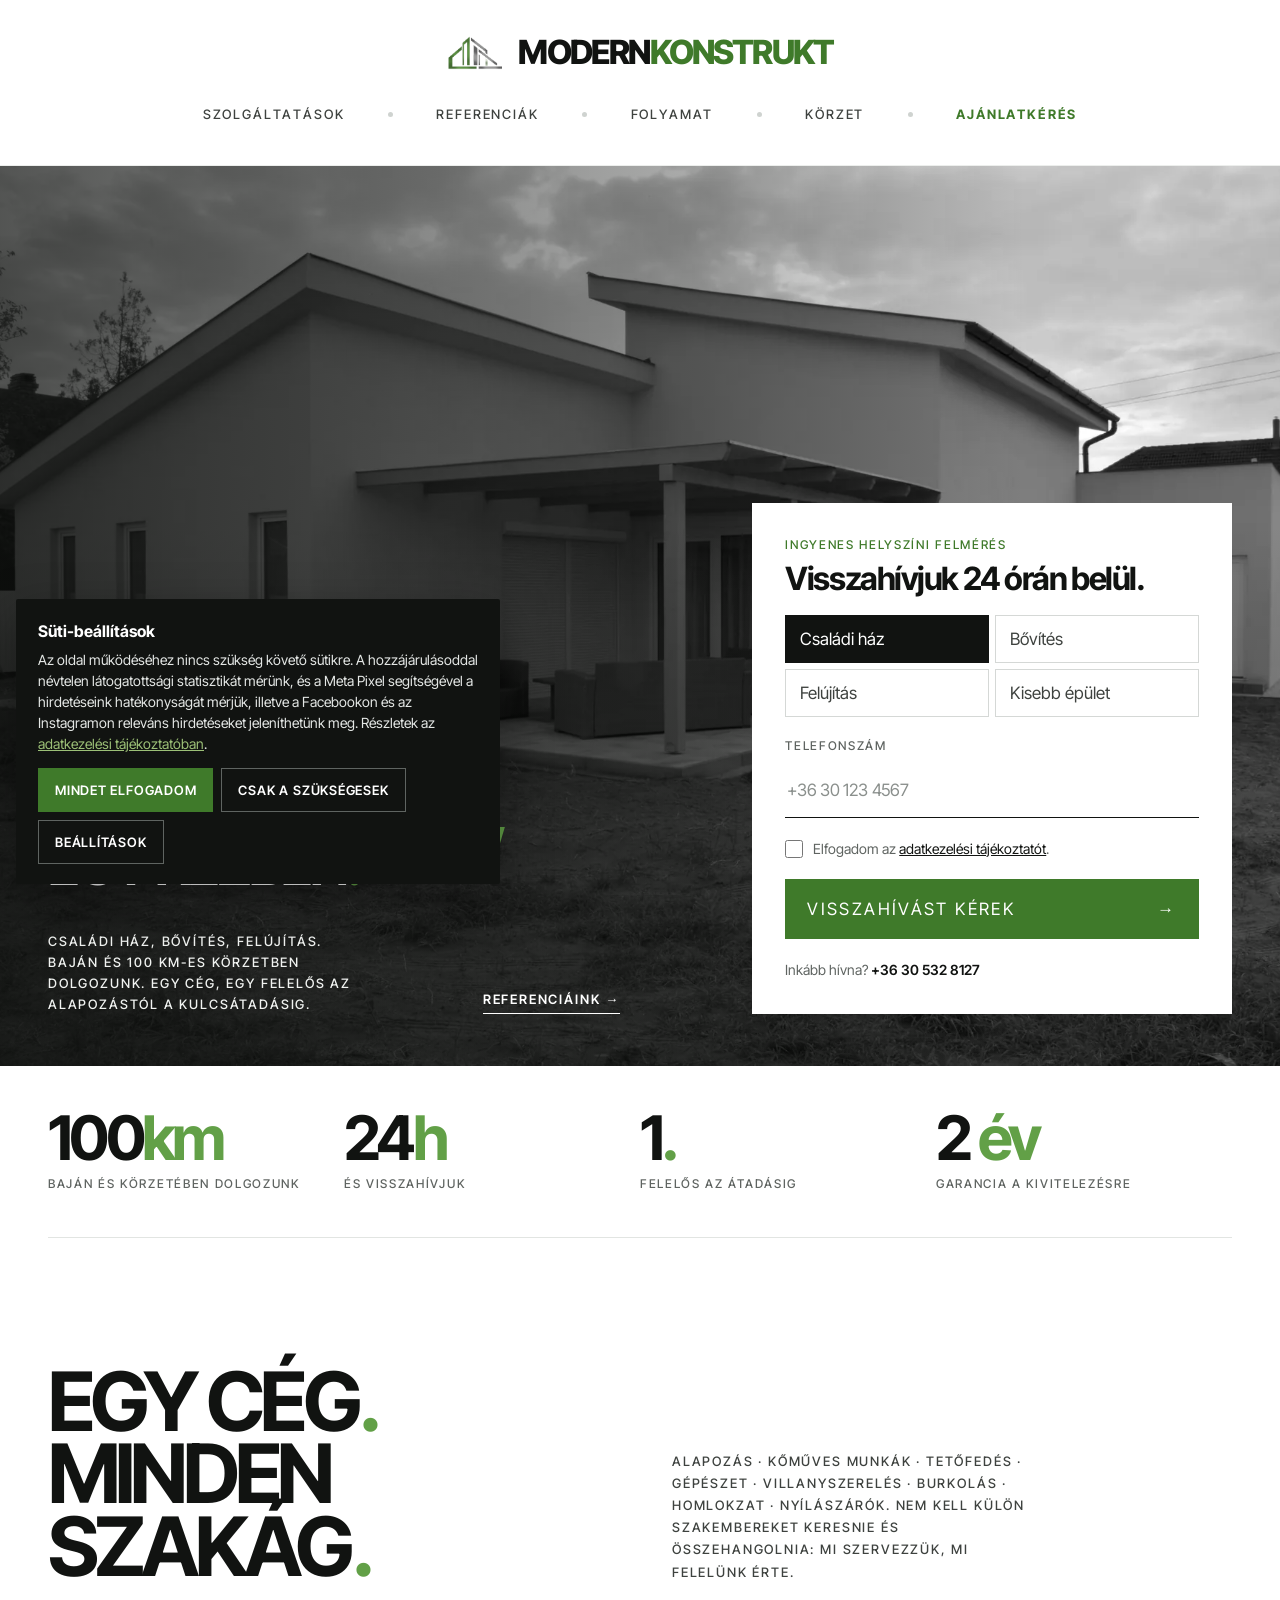
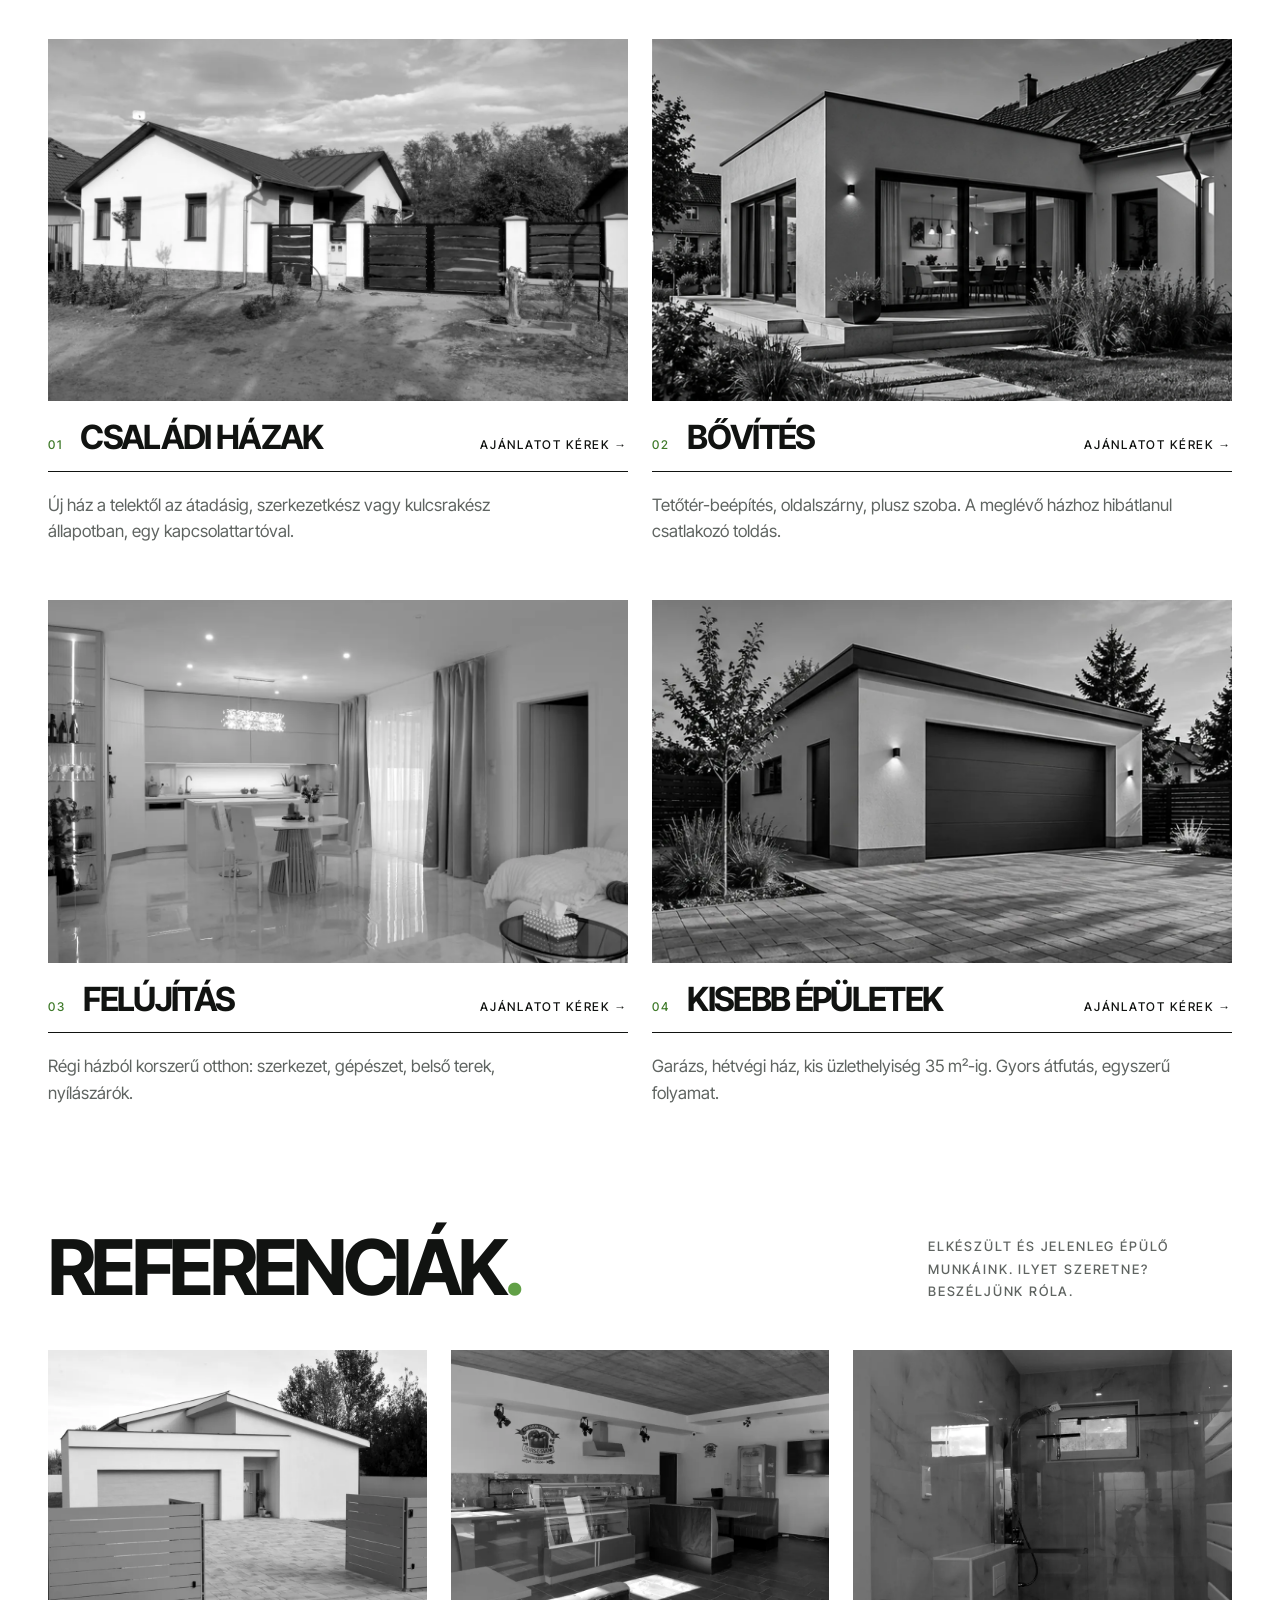
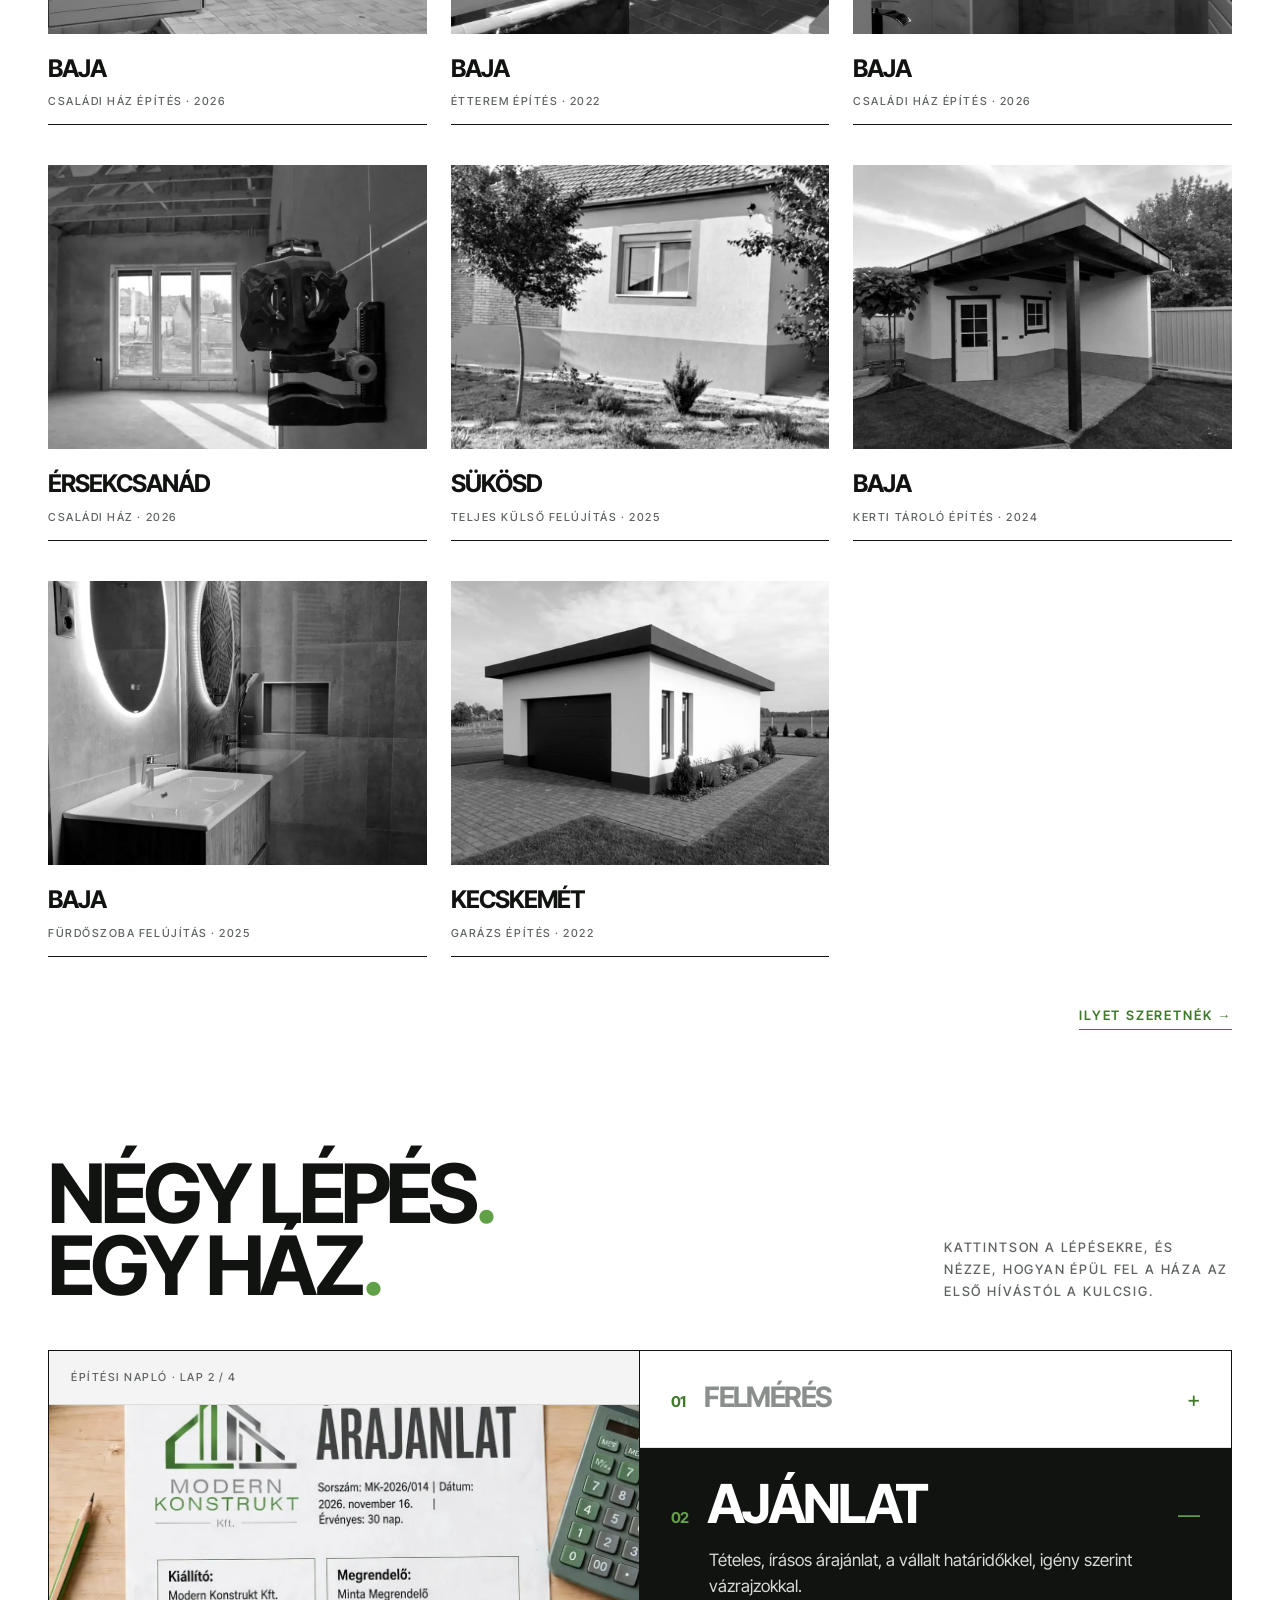
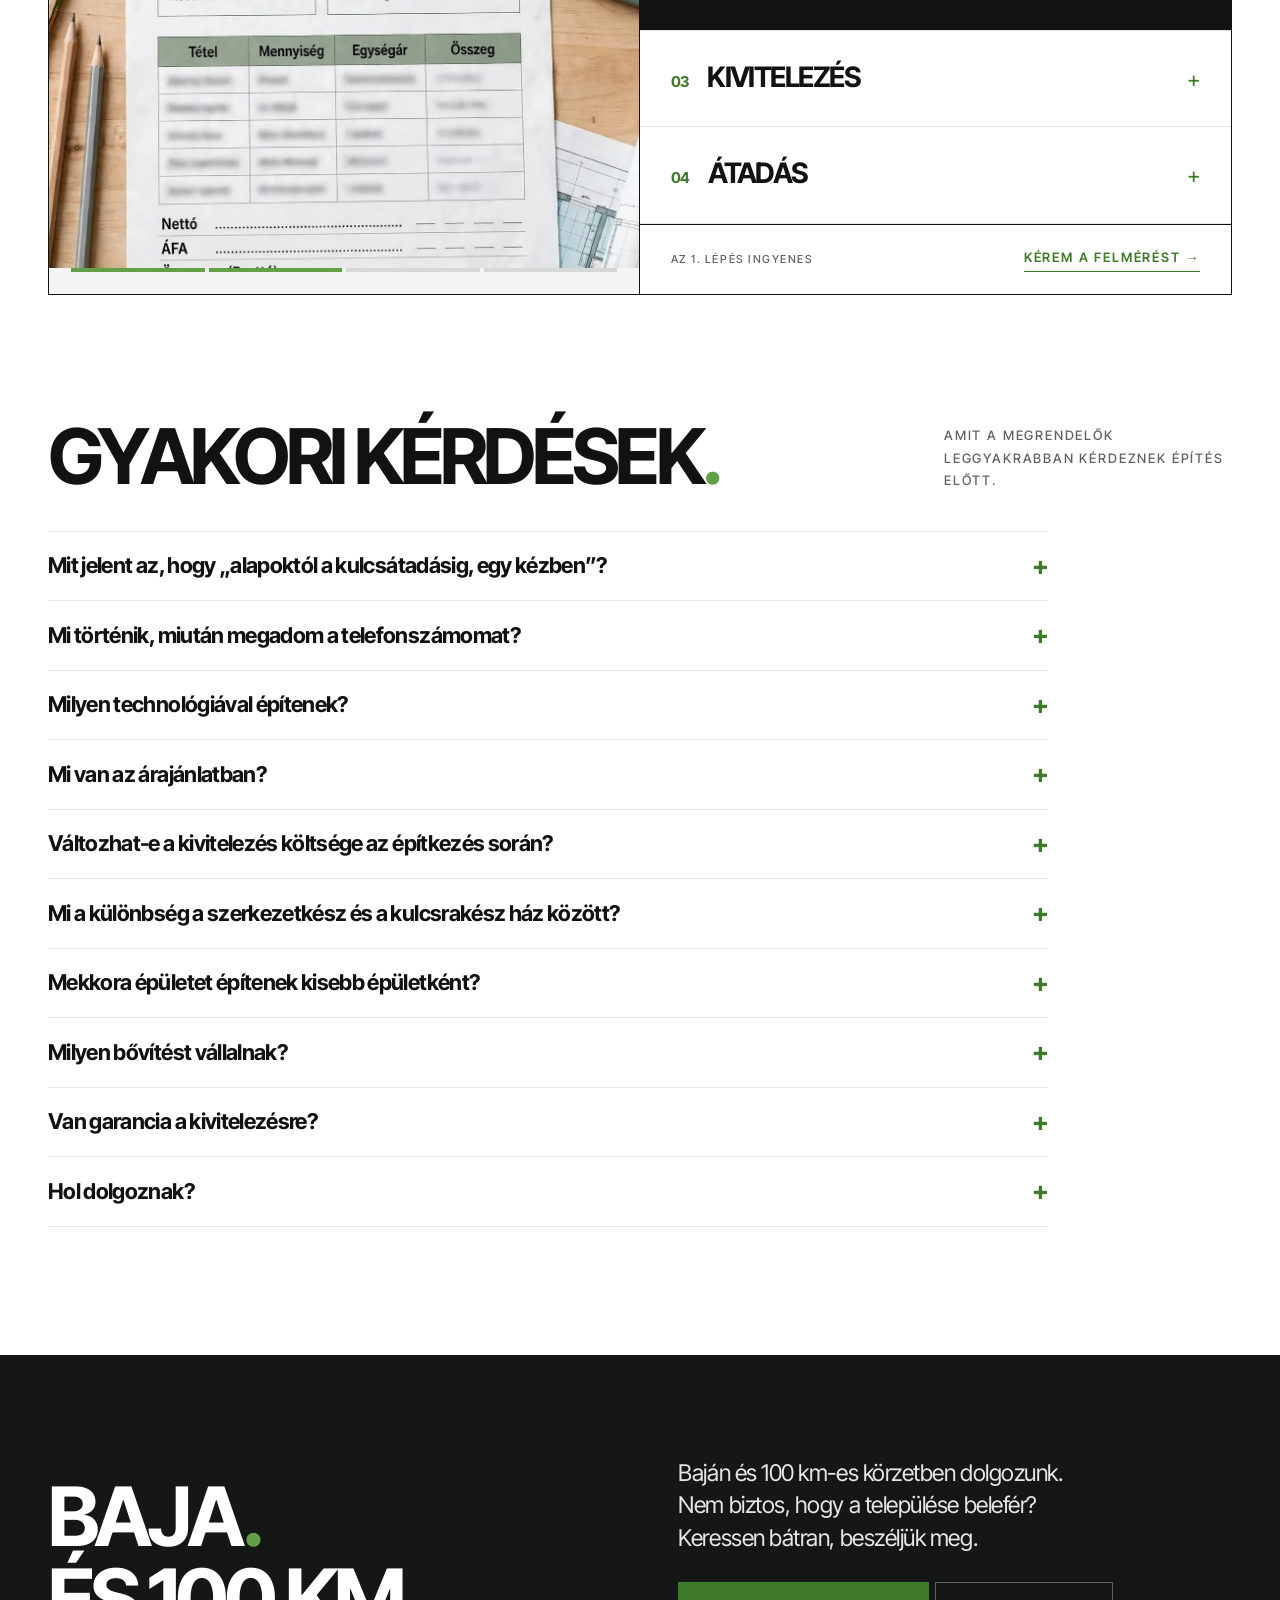
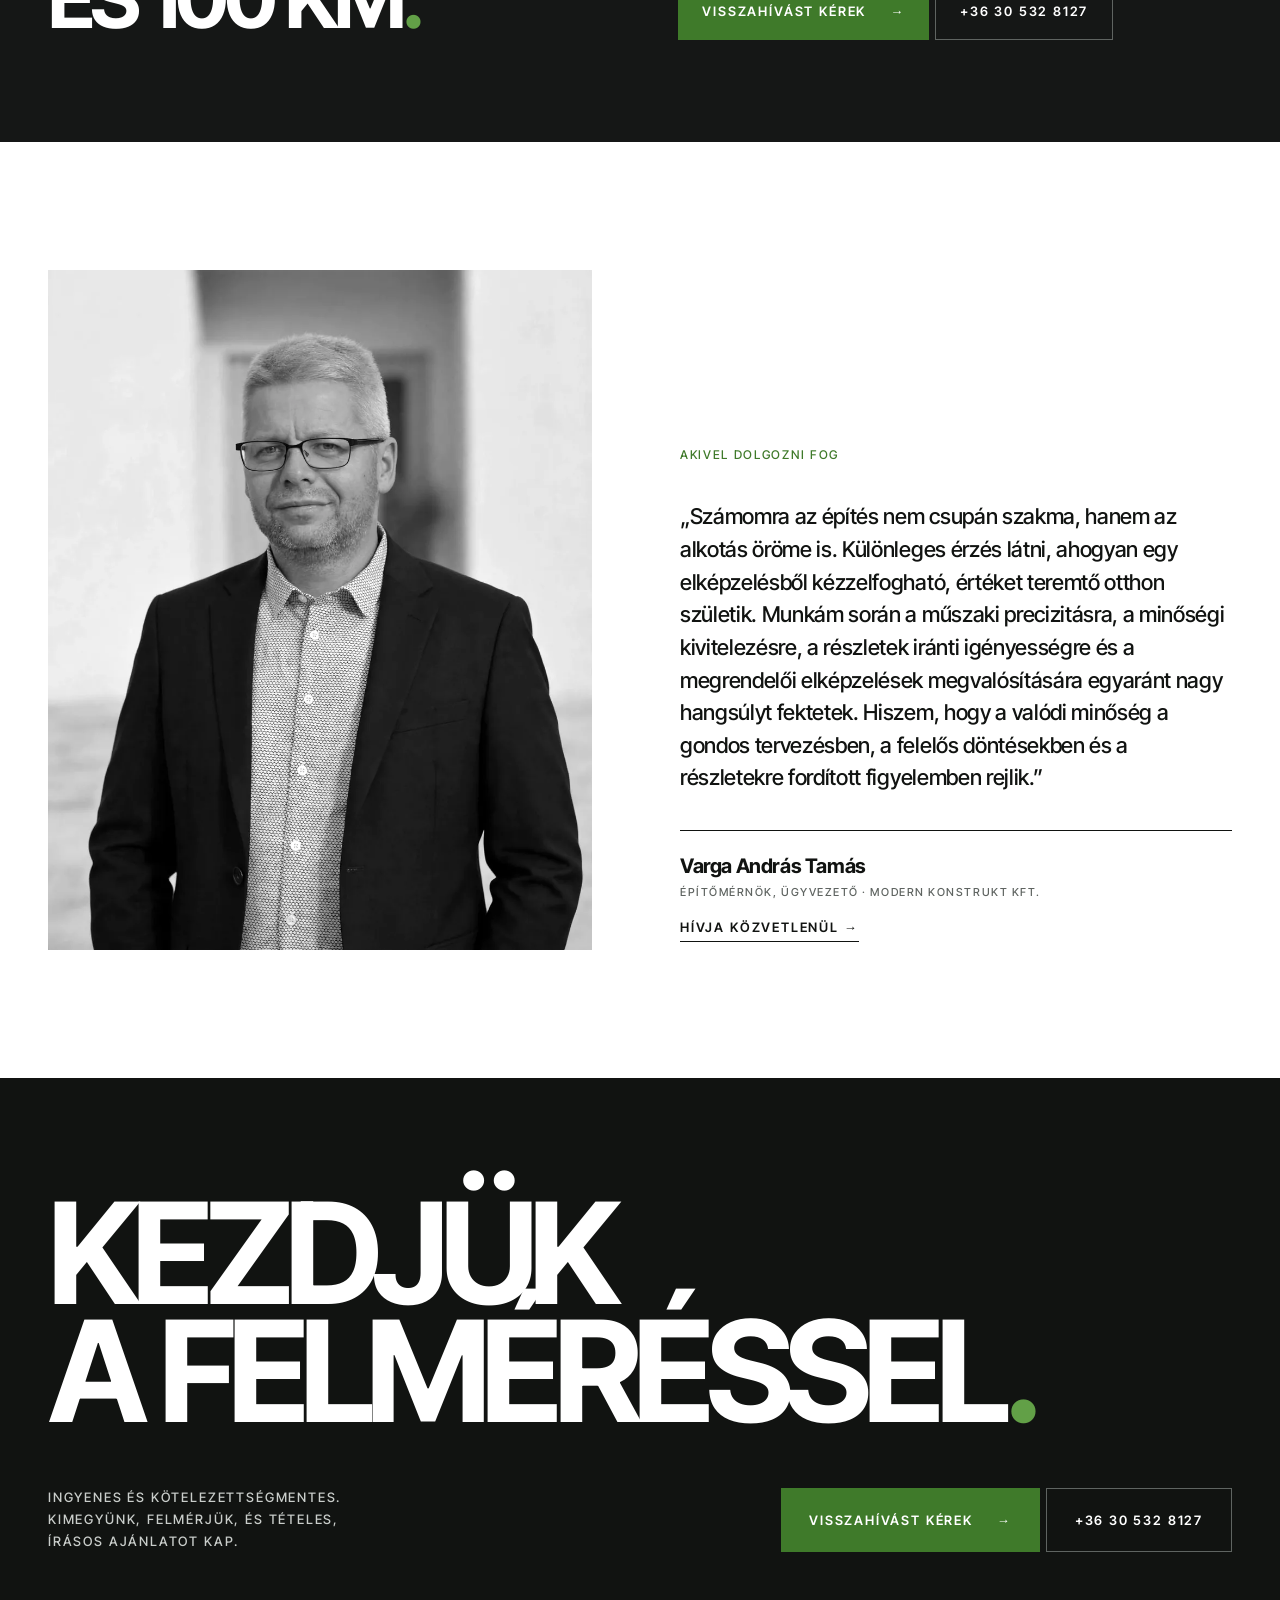
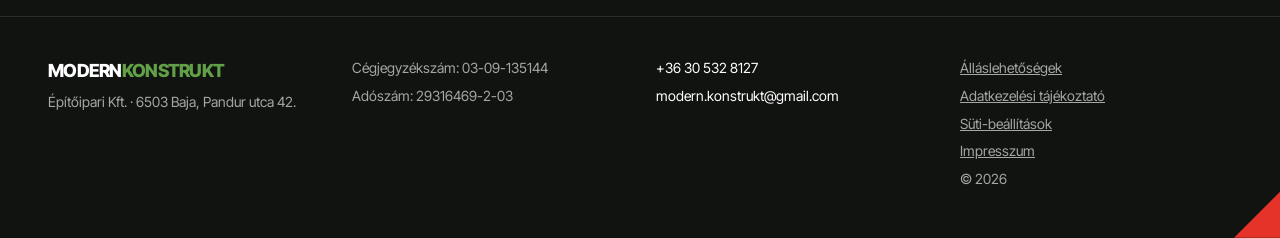
==== commit 5f59fe82: "Álláslehetőségek aloldal (kártyás), JobPosting strukturált adat, tájékoztató kiegészítése, lábléc-li" ====
--- a/index.html
+++ b/index.html
@@ -528,6 +528,7 @@
 <a href="mailto:modern.konstrukt@gmail.com" style="color: rgb(255, 255, 255); text-decoration: none;">modern.konstrukt@gmail.com</a>
 </div>
 <div style="display: flex; flex-direction: column; gap: 6px;">
+<a href="allaslehetosegek.html" style="color: rgb(163, 168, 164);">Álláslehetőségek</a>
 <a href="adatkezelesi-tajekoztato.html" style="color: rgb(163, 168, 164);">Adatkezelési tájékoztató</a>
 <a data-cookie-settings="" href="#" style="color: rgb(163, 168, 164);">Süti-beállítások</a>
 <a href="adatkezelesi-tajekoztato.html#impresszum" style="color: rgb(163, 168, 164);">Impresszum</a>
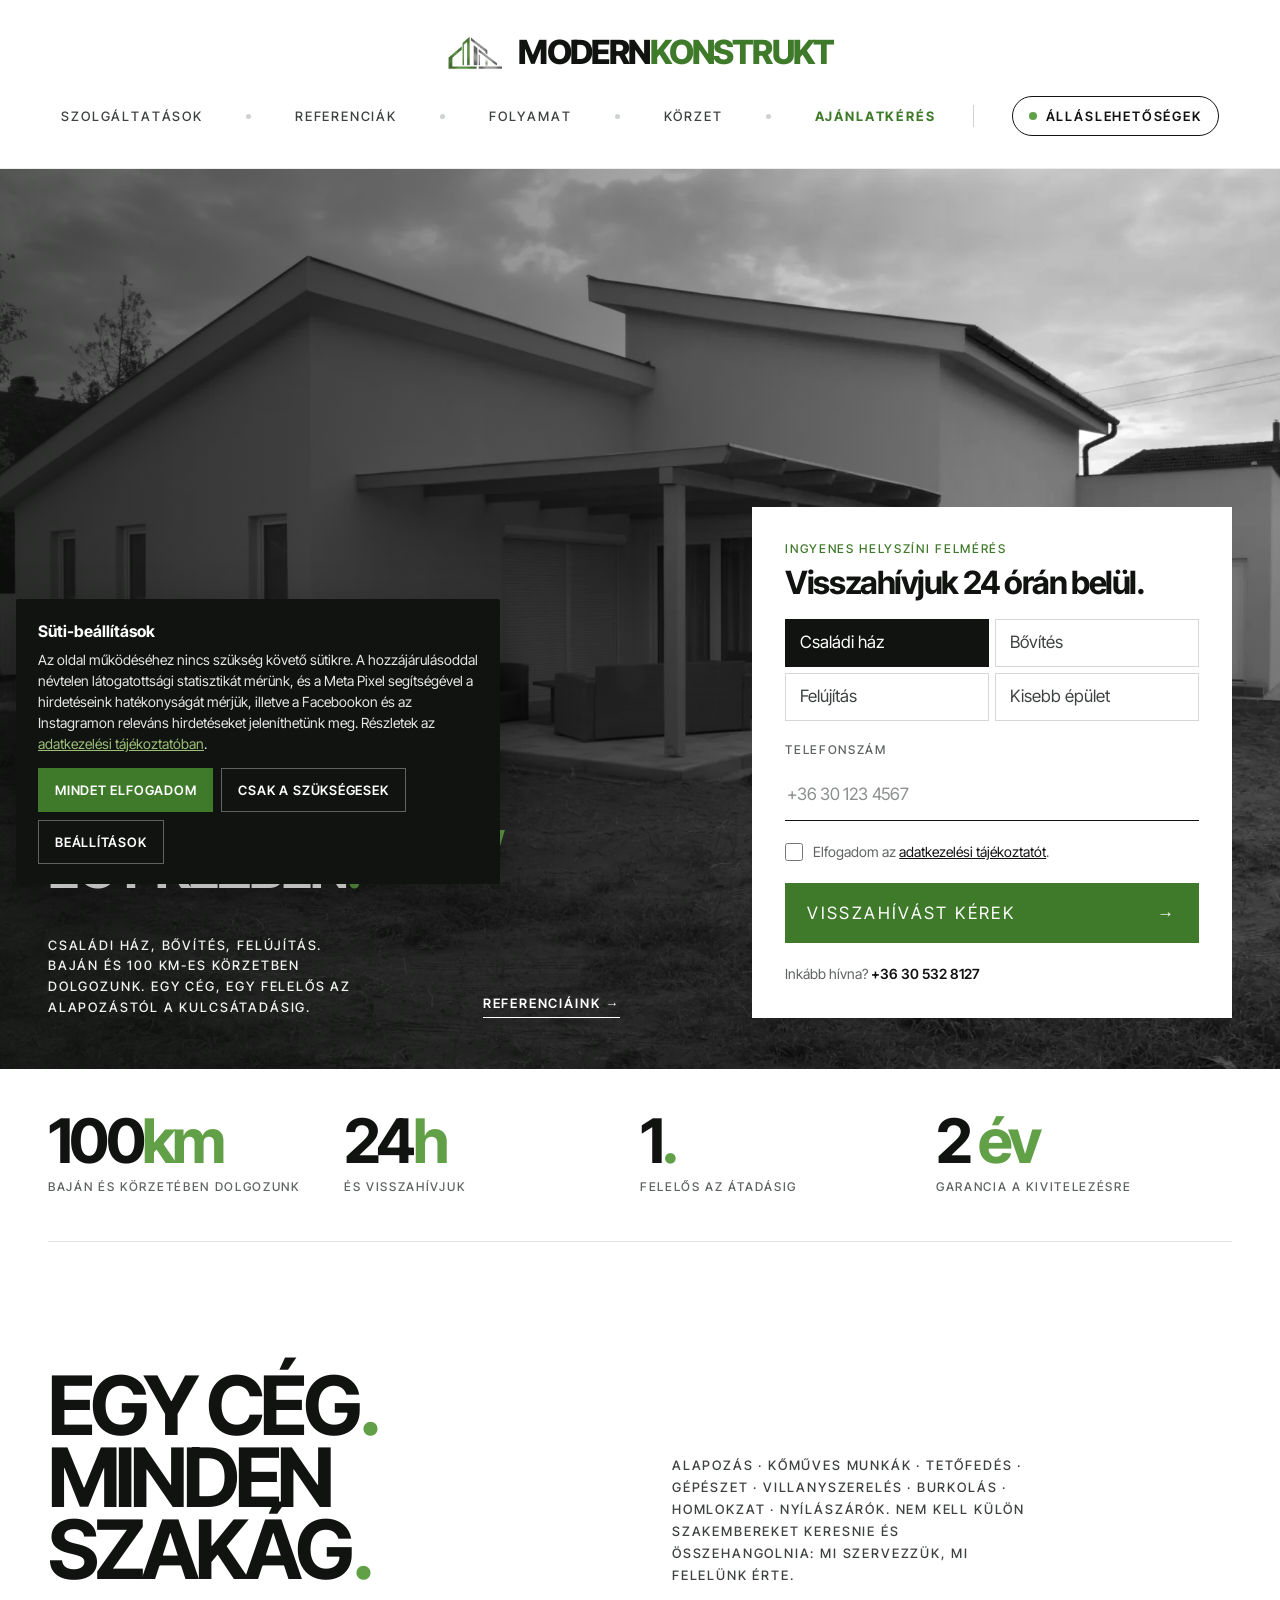
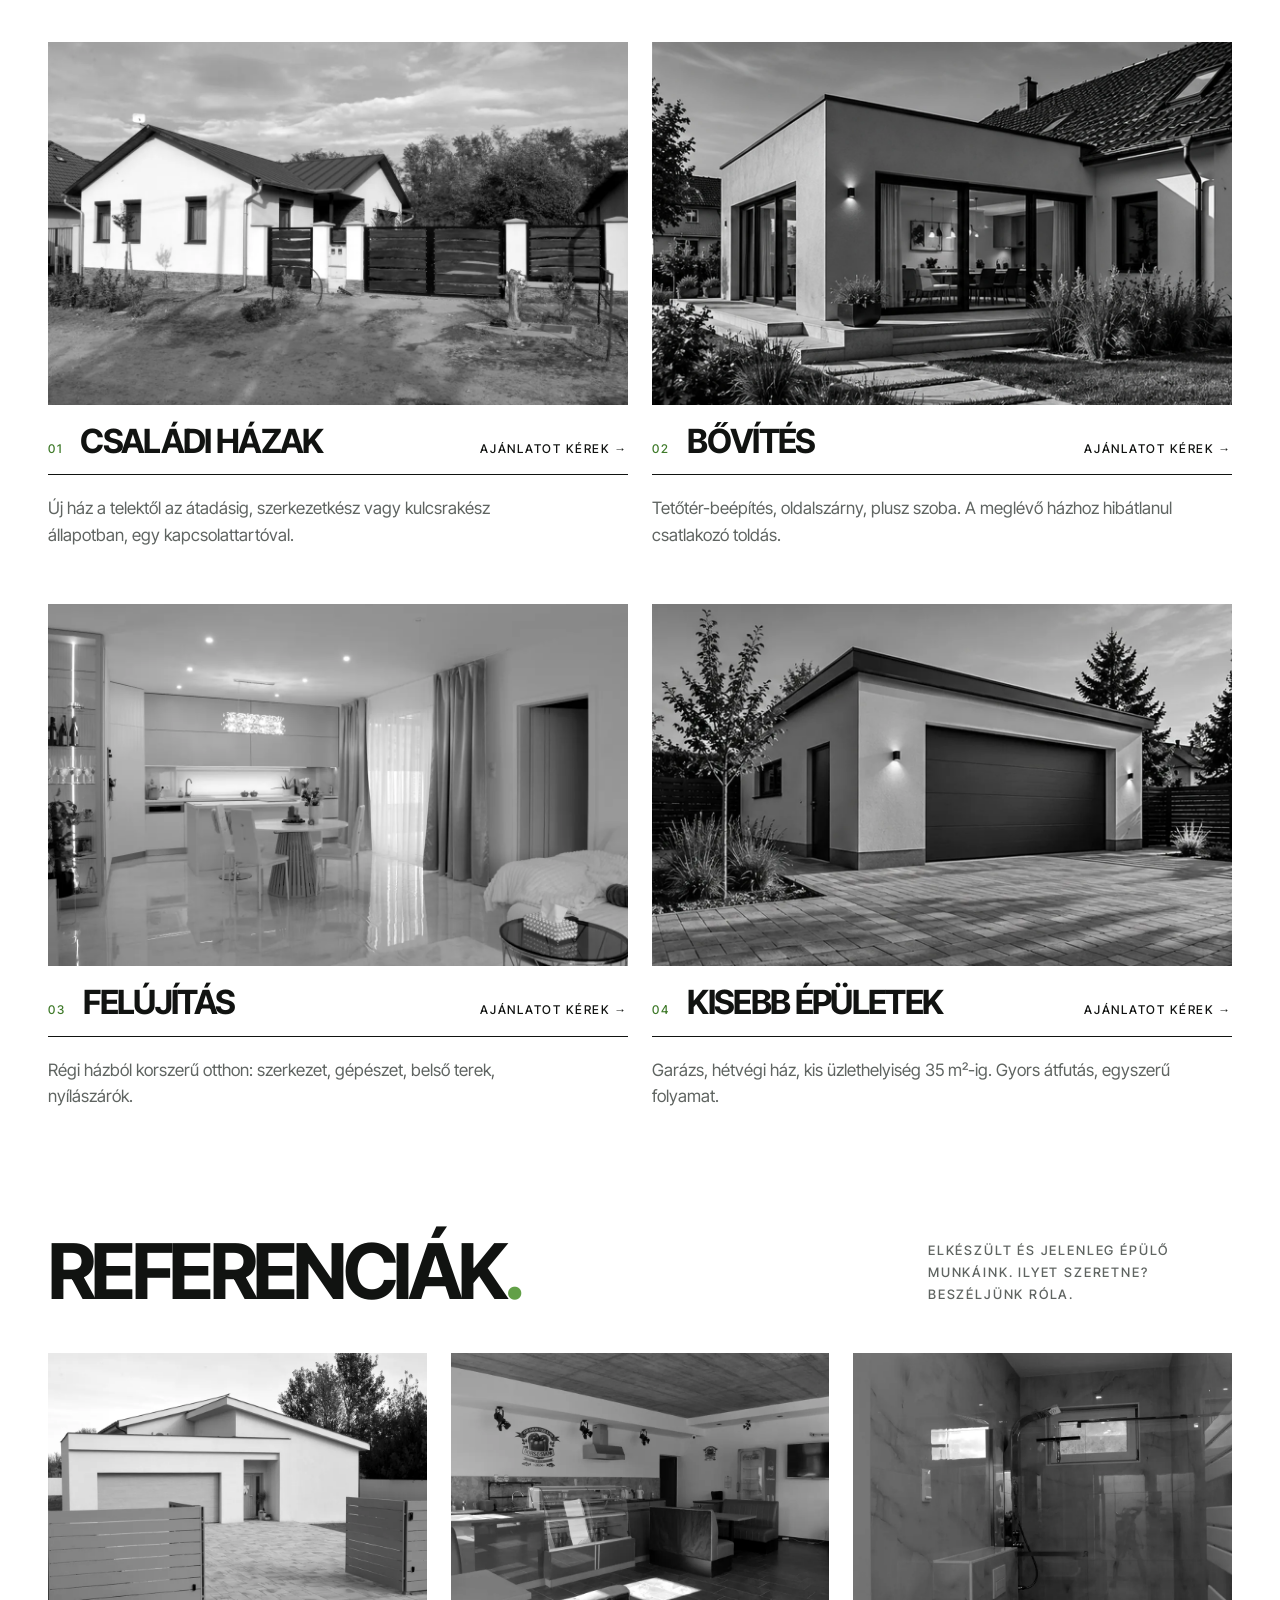
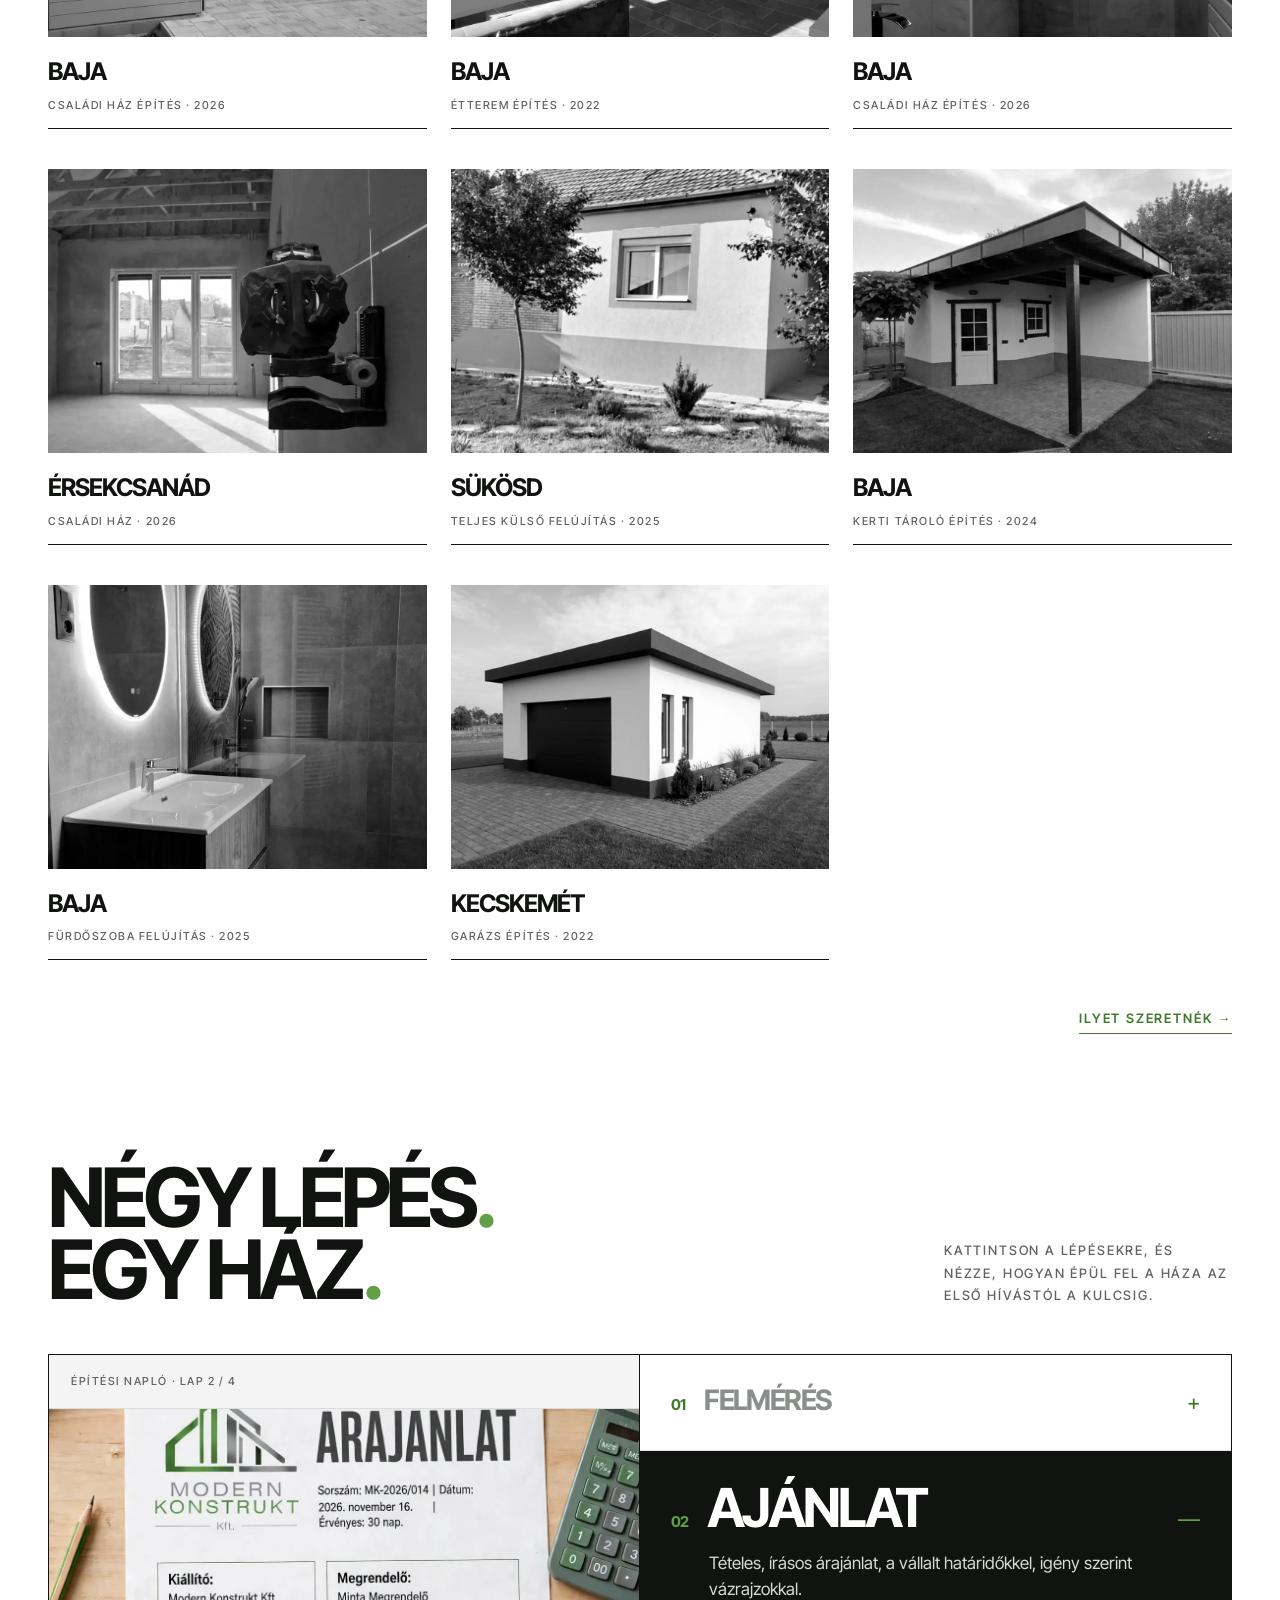
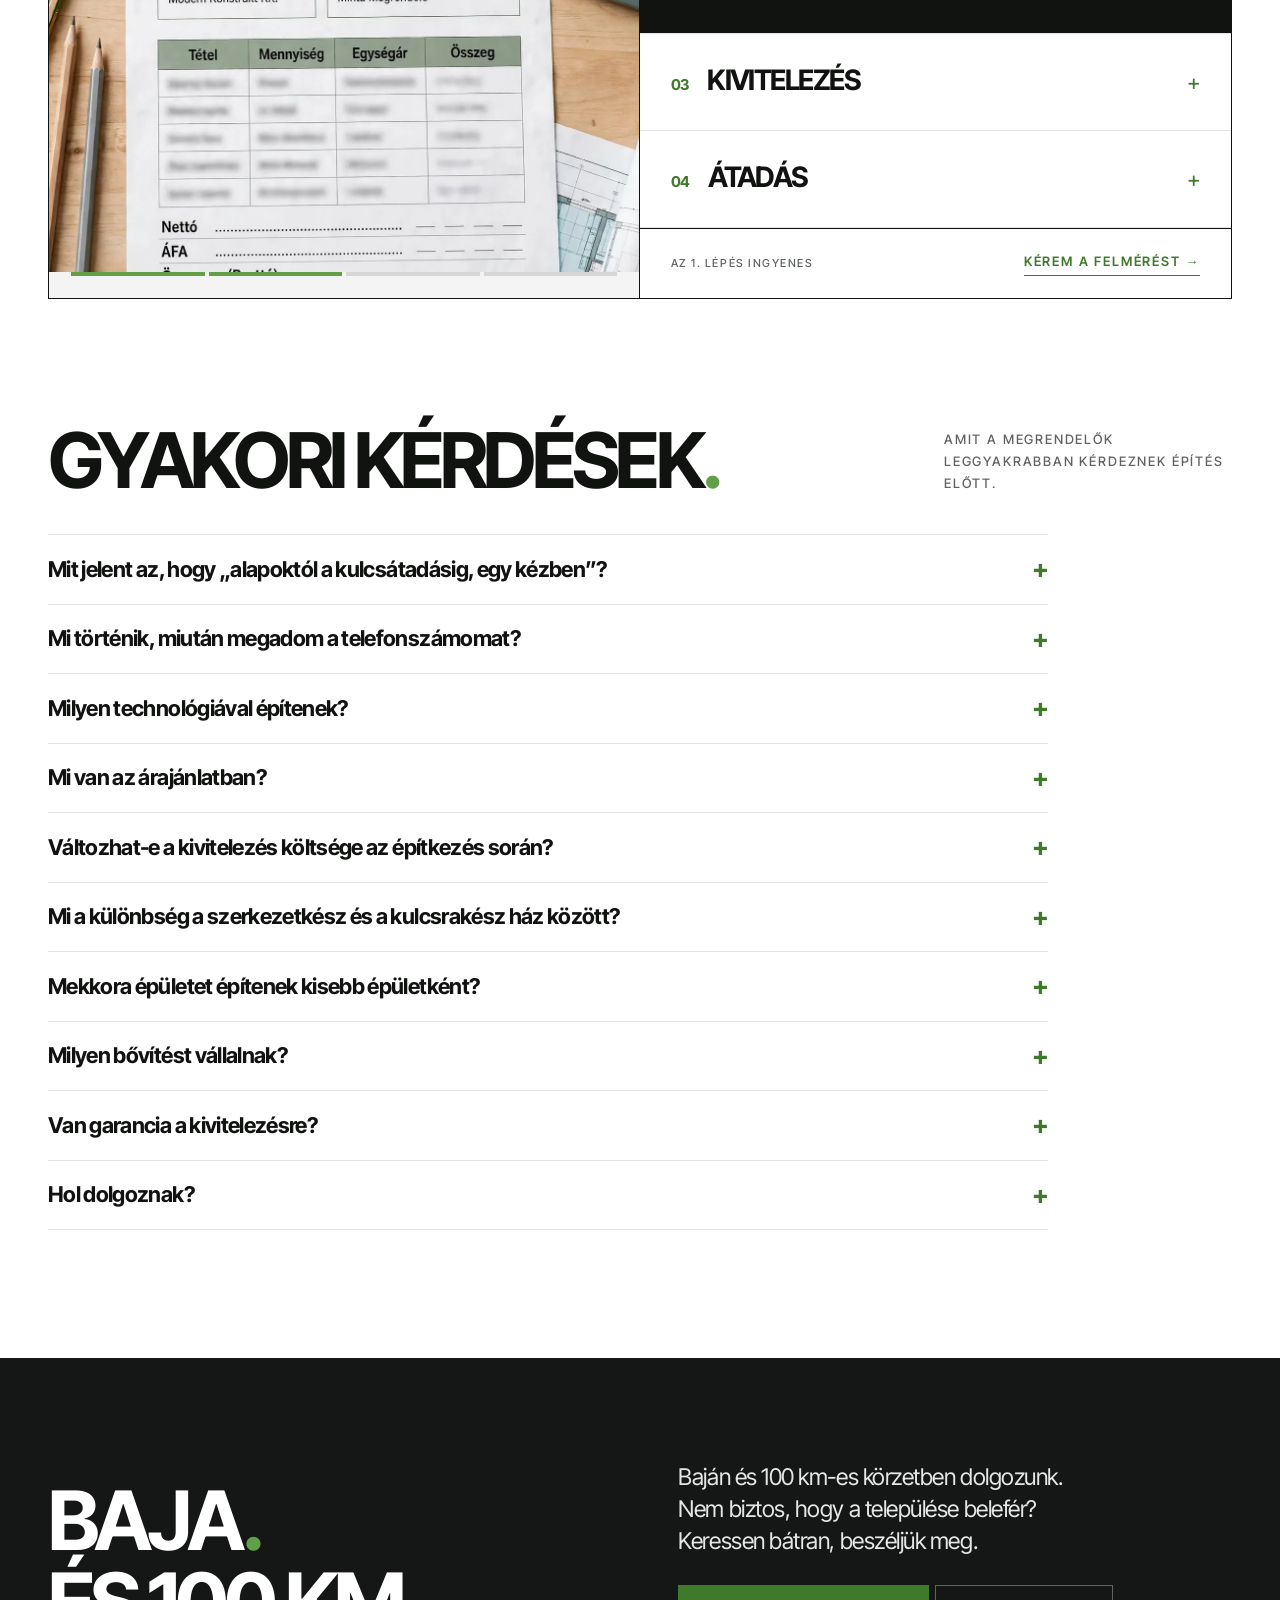
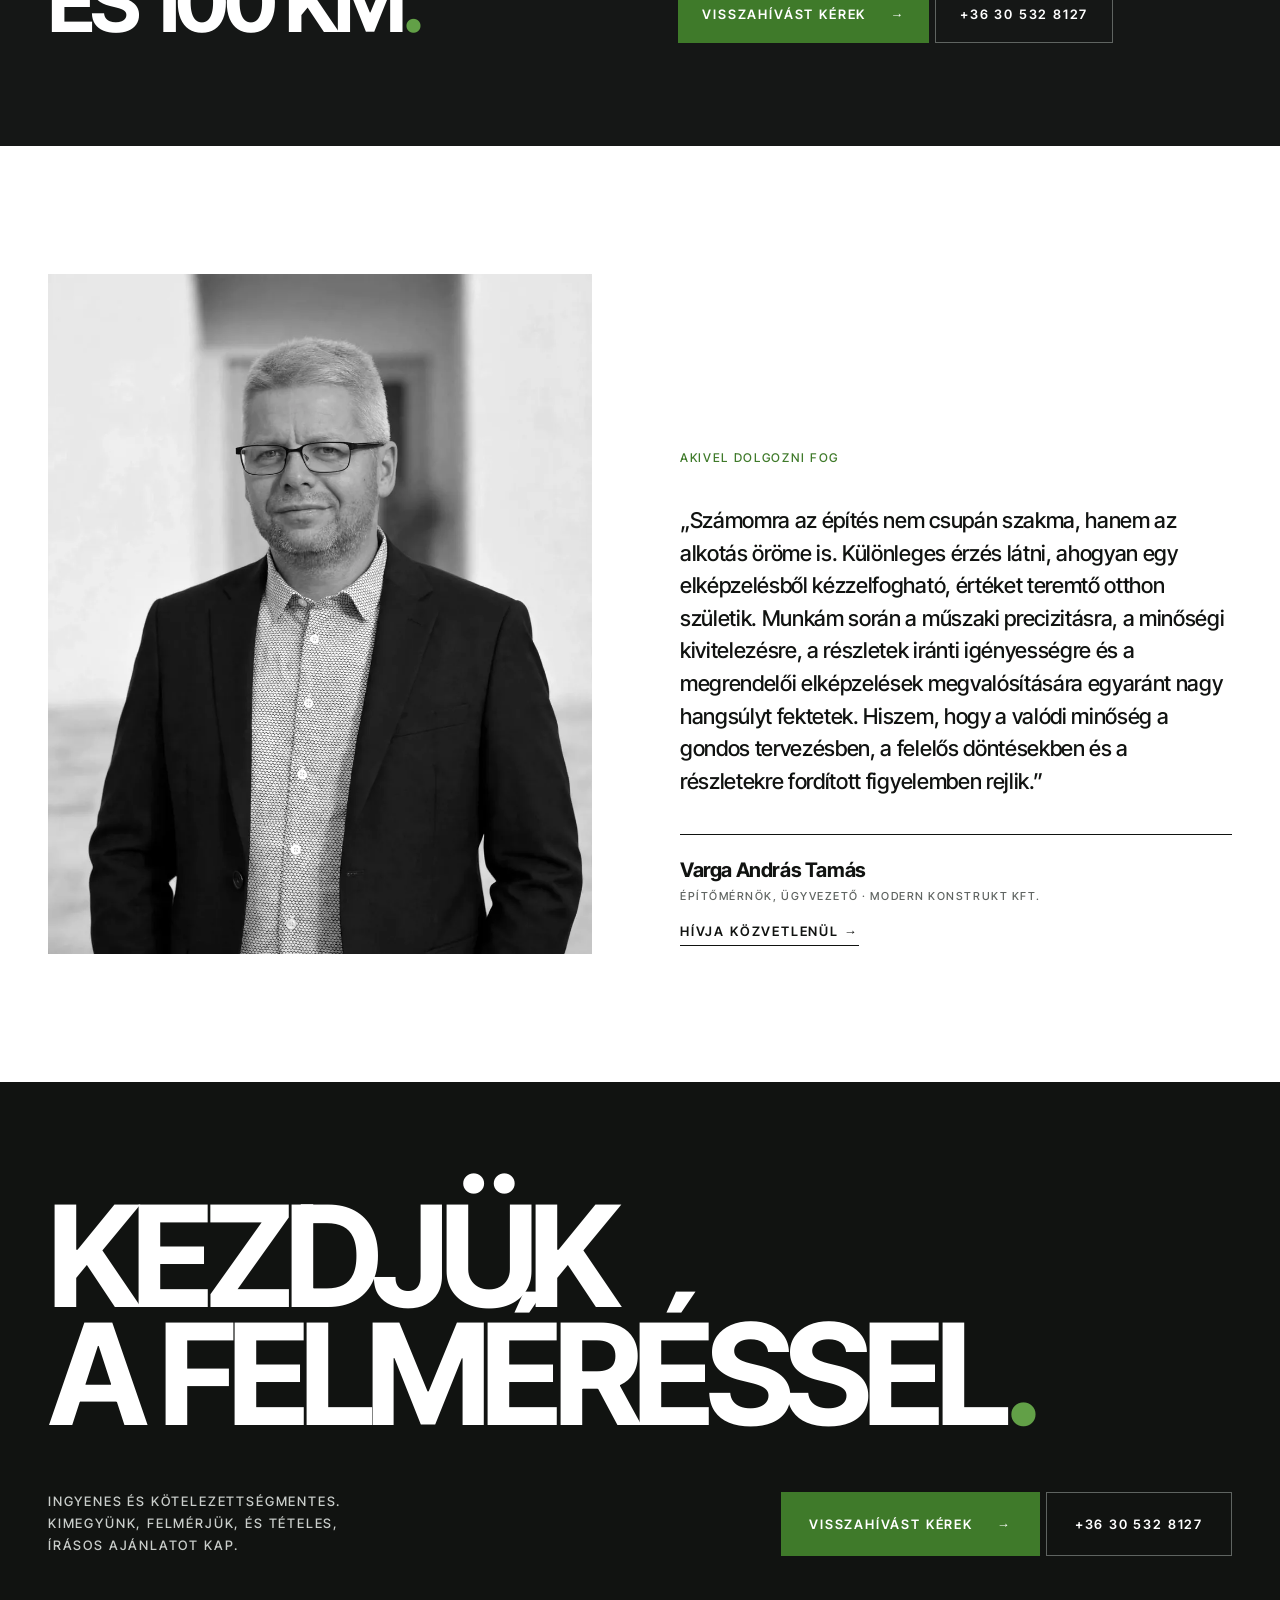
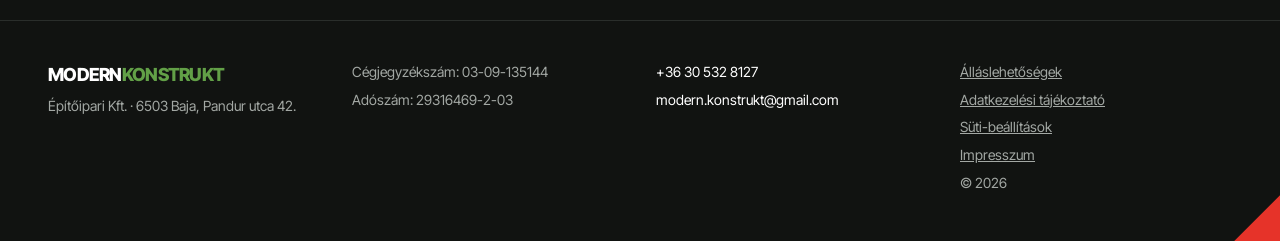
==== commit 6017156b: "Felső menü: Álláslehetőségek, vizuálisan elkülönítve (elválasztó, körvonalas gomb, élő jelzőpont) Co" ====
--- a/index.html
+++ b/index.html
@@ -148,6 +148,13 @@
 .pgimg{position:absolute;inset:0;width:100%;height:100%;object-fit:cover;opacity:0;transition:opacity .8s ease}
 .pgimg.on{opacity:1}
 @media (prefers-reduced-motion:reduce){.pgimg{transition:none}}
+.mk-navsep{width:1px;height:22px;background:#CFD3D0;margin:0 -6px}
+.mk-job{position:relative;display:inline-flex;align-items:center;gap:9px;min-height:40px;padding:0 16px;border:1px solid #111311;border-radius:999px;color:#111311;font-weight:600;transition:background .25s,color .25s,border-color .25s}
+.mk-job:hover,.mk-job:focus-visible{background:#111311;color:#fff}
+.mk-job-dot{width:8px;height:8px;border-radius:50%;background:#62A047;animation:mkjob 1.8s ease-in-out infinite}
+@keyframes mkjob{50%{opacity:.35;transform:scale(.7)}}
+@media (max-width:720px){.mk-navsep{display:none}.mk-job{min-height:36px;padding:0 12px;font-size:11px}}
+@media (prefers-reduced-motion:reduce){.mk-job-dot{animation:none}}
 </style>
 <script type="application/ld+json">{"@context":"https://schema.org","@graph":[{"@type":["GeneralContractor","HomeAndConstructionBusiness"],"@id":"https://www.modernkonstrukt.hu/#vallalkozas","name":"Modern Konstrukt Építőipari Kft.","alternateName":"Modern Konstrukt","url":"https://www.modernkonstrukt.hu/","logo":"https://www.modernkonstrukt.hu/assets/mark.png","image":"https://www.modernkonstrukt.hu/assets/og-image.jpg","description":"Teljeskörű építőipari kivitelezés Baján és 100 km-es körzetben: családi házak építése, bővítés, felújítás, kisebb épületek.","telephone":"+36305328127","email":"modern.konstrukt@gmail.com","vatID":"HU29316469","taxID":"29316469-2-03","address":{"@type":"PostalAddress","streetAddress":"Pandur utca 42.","addressLocality":"Baja","postalCode":"6503","addressCountry":"HU"},"geo":{"@type":"GeoCoordinates","latitude":46.1806,"longitude":18.9547},"areaServed":[{"@type":"GeoCircle","geoMidpoint":{"@type":"GeoCoordinates","latitude":46.1806,"longitude":18.9547},"geoRadius":100000},{"@type":"City","name":"Baja"},{"@type":"City","name":"Kalocsa"},{"@type":"City","name":"Mohács"},{"@type":"City","name":"Szekszárd"},{"@type":"City","name":"Kiskunhalas"},{"@type":"City","name":"Kecskemét"},{"@type":"City","name":"Sükösd"},{"@type":"City","name":"Érsekcsanád"}],"founder":{"@id":"https://www.modernkonstrukt.hu/#tamas","@type":"Person","name":"Varga András Tamás","jobTitle":"Építőmérnök, ügyvezető","image":"https://www.modernkonstrukt.hu/assets/tamas-varga.webp","worksFor":{"@id":"https://www.modernkonstrukt.hu/#vallalkozas"}},"contactPoint":{"@type":"ContactPoint","telephone":"+36305328127","email":"modern.konstrukt@gmail.com","contactType":"customer service","areaServed":"HU","availableLanguage":"hu"},"legalName":"Modern Konstrukt Építőipari Kft.","identifier":{"@type":"PropertyValue","name":"Cégjegyzékszám","value":"03-09-135144"},"knowsAbout":["családi ház építés","bővítés","tetőtér-beépítés","épületfelújítás","garázs építés","kulcsrakész kivitelezés"],"slogan":"Alapoktól a kulcsátadásig, egy kézben","hasOfferCatalog":{"@type":"OfferCatalog","name":"Építőipari szolgáltatások","itemListElement":[{"@type":"Offer","itemOffered":{"@type":"Service","name":"Családi ház építés","serviceType":"Új családi ház építése szerkezetkész vagy kulcsrakész állapotban","provider":{"@id":"https://www.modernkonstrukt.hu/#vallalkozas"},"areaServed":"Baja és 100 km-es körzete"}},{"@type":"Offer","itemOffered":{"@type":"Service","name":"Bővítés","serviceType":"Tetőtér-beépítés, oldalszárny, plusz szoba","provider":{"@id":"https://www.modernkonstrukt.hu/#vallalkozas"},"areaServed":"Baja és 100 km-es körzete"}},{"@type":"Offer","itemOffered":{"@type":"Service","name":"Felújítás","serviceType":"Épületfelújítás: szerkezet, gépészet, belső terek, nyílászárók","provider":{"@id":"https://www.modernkonstrukt.hu/#vallalkozas"},"areaServed":"Baja és 100 km-es körzete"}},{"@type":"Offer","itemOffered":{"@type":"Service","name":"Kisebb épületek","serviceType":"Garázs, hétvégi ház, kis üzlethelyiség építése 35 m²-ig","provider":{"@id":"https://www.modernkonstrukt.hu/#vallalkozas"},"areaServed":"Baja és 100 km-es körzete"}}]}},{"@type":"WebSite","@id":"https://www.modernkonstrukt.hu/#weboldal","name":"Modern Konstrukt","url":"https://www.modernkonstrukt.hu/","inLanguage":"hu-HU","publisher":{"@id":"https://www.modernkonstrukt.hu/#vallalkozas"}},{"@type":"WebPage","@id":"https://www.modernkonstrukt.hu/#oldal","url":"https://www.modernkonstrukt.hu/","name":"Építőipari kivitelezés Baján: családi ház, bővítés, felújítás","isPartOf":{"@id":"https://www.modernkonstrukt.hu/#weboldal"},"about":{"@id":"https://www.modernkonstrukt.hu/#vallalkozas"},"primaryImageOfPage":{"@type":"ImageObject","url":"https://www.modernkonstrukt.hu/assets/og-image.jpg","width":1200,"height":630},"inLanguage":"hu-HU","speakable":{"@type":"SpeakableSpecification","cssSelector":["h1",".mk-lead","#gyik summary"]}},{"@type":"FAQPage","@id":"https://www.modernkonstrukt.hu/#gyik-adat","mainEntity":[{"@type":"Question","name":"Mit jelent az, hogy „alapoktól a kulcsátadásig, egy kézben”?","acceptedAnswer":{"@type":"Answer","text":"Egyetlen vállalkozóval szerződik, aki az egész építésért felel. Az alapozástól a kőműves munkákon, tetőfedésen, gépészeten, villanyszerelésen, burkoláson, homlokzaton és nyílászárókon át az átadásig mi szervezzük és hangoljuk össze a szakágakat. Nem kell külön szakembereket keresnie, és egy kapcsolattartója van."}},{"@type":"Question","name":"Mi történik, miután megadom a telefonszámomat?","acceptedAnswer":{"@type":"Answer","text":"24 órán belül visszahívjuk, és egyeztetünk időpontot egy helyszíni felmérésre. A felmérés ingyenes és kötelezettségmentes. Megbeszéljük az igényeit, majd tételes, írásos árajánlatot adunk át. Elfogadott árajánlat esetén szerződést kötünk, és a megbeszélt határidőn belül elkezdjük a kivitelezést."}},{"@type":"Question","name":"Milyen technológiával építenek?","acceptedAnswer":{"@type":"Answer","text":"Hagyományos kerámia falazóblokkos és könnyűszerkezetes lakó- és nem lakóépületeket is építünk. Referenciáink között található Porotherm falazóblokkal és pallóvázas építési rendszerrel épült családi ház is. Az általunk épített házak között van szeglemezes tetőszerkezet- és hagyományos, ácsolt tető is. Minden technológiának megvan a maga előnye."}},{"@type":"Question","name":"Mi van az árajánlatban?","acceptedAnswer":{"@type":"Answer","text":"Tételes, írásos ajánlat a vállalt határidőkkel, igény szerint vázrajzokkal. Az ajánlat előtti felmérés ingyenes, és nem kötelezi semmire."}},{"@type":"Question","name":"Változhat-e a kivitelezés költsége az építkezés során?","acceptedAnswer":{"@type":"Answer","text":"Árajánlatot készítünk minden felmért munkához. Amit az ajánlat tartalmaz, annak az ára nem változik. Viszont egy kivitelezés során változhat a megrendelő elképzelése, változhat a felhasználni kívánt anyag. Ilyenkor módosítjuk a szerződést, és ezzel módosulhat az ár is. Ha a megrendelő bővíteni szeretné a műszaki tartalmat, abban az esetben a kivitelezés teljes költsége változik."}},{"@type":"Question","name":"Mi a különbség a szerkezetkész és a kulcsrakész ház között?","acceptedAnswer":{"@type":"Answer","text":"Szerkezetkész állapotban a ház teherhordó szerkezete és a tető elkészül, a belső befejező munkák (például gépészet, burkolás) még nem. Kulcsrakész állapotban beköltözhető a ház. A pontos tartalmat az ajánlatban rögzítjük, mert a két fogalom nem mindenhol jelent pontosan ugyanazt."}},{"@type":"Question","name":"Mekkora épületet építenek kisebb épületként?","acceptedAnswer":{"@type":"Answer","text":"Kisebb épületnek a maximum 35 m² alapterületű, nem lakóépület funkciójú épületeket nevezzük. Ez lehet garázs, tároló, üzlethelyiség vagy hétvégi ház. Ezeknek az épületeknek nem kell építési engedélyezési tervdokumentáció, egyszerűsített terveket készítünk kivitelezés előtt. Az épületeket rendszerint könnyűszerkezetes technológiával állítjuk össze, így kedvezőbb a költségük."}},{"@type":"Question","name":"Milyen bővítést vállalnak?","acceptedAnswer":{"@type":"Answer","text":"Tetőtér-beépítést, oldalszárnyat és plusz szobát. A cél, hogy az új rész hibátlanul csatlakozzon a meglévő házhoz."}},{"@type":"Question","name":"Van garancia a kivitelezésre?","acceptedAnswer":{"@type":"Answer","text":"Igen, a kivitelezésre 2 év garanciát vállalunk."}},{"@type":"Question","name":"Hol dolgoznak?","acceptedAnswer":{"@type":"Answer","text":"Bajai székhellyel, körülbelül 100 km-es körzetben. Készült már munkánk Baján, Sükösdön, Érsekcsanádon és Kecskeméten is. Ha a települése határeset, keressen bátran, és megbeszéljük."}}]},{"@type":"HowTo","name":"Hogyan zajlik az együttműködés az első hívástól az átadásig?","step":[{"@type":"HowToStep","position":1,"name":"Felmérés","text":"Egy helyszíni szemle alkalmával megbeszéljük az ügyfél igényeit. Ingyenes és kötelezettségmentes."},{"@type":"HowToStep","position":2,"name":"Ajánlat","text":"Tételes, írásos árajánlat a vállalt határidőkkel, igény szerint vázrajzokkal."},{"@type":"HowToStep","position":3,"name":"Kivitelezés","text":"A kivitelezés teljes időtartama alatt személyes kapcsolattartás a megrendelővel."},{"@type":"HowToStep","position":4,"name":"Átadás","text":"Részletes ellenőrzést és közös bejárást követően dokumentált átadás, 2 év garanciával."}]}]}</script>
 </head>
@@ -168,6 +175,8 @@
 <a aria-label="Körzet" class="mk-cap mk-nav mk-hide-sm" href="#korzet" style="text-decoration: none; color: rgb(62, 66, 63);"><span aria-hidden="true" class="mk-nl"><b style="--i: 0;"><u>K</u><u>K</u></b><b style="--i: 1;"><u>ö</u><u>ö</u></b><b style="--i: 2;"><u>r</u><u>r</u></b><b style="--i: 3;"><u>z</u><u>z</u></b><b style="--i: 4;"><u>e</u><u>e</u></b><b style="--i: 5;"><u>t</u><u>t</u></b></span></a>
 <span aria-hidden="true" class="mk-hide-sm" style="width: 5px; height: 5px; border-radius: 50%; background: rgb(207, 211, 208);"></span>
 <a aria-label="Ajánlatkérés" class="mk-cap mk-nav" href="#ajanlat" style="text-decoration: none; color: rgb(63, 122, 42); font-weight: 700;"><span aria-hidden="true" class="mk-nl"><b style="--i: 0;"><u>A</u><u>A</u></b><b style="--i: 1;"><u>j</u><u>j</u></b><b style="--i: 2;"><u>á</u><u>á</u></b><b style="--i: 3;"><u>n</u><u>n</u></b><b style="--i: 4;"><u>l</u><u>l</u></b><b style="--i: 5;"><u>a</u><u>a</u></b><b style="--i: 6;"><u>t</u><u>t</u></b><b style="--i: 7;"><u>k</u><u>k</u></b><b style="--i: 8;"><u>é</u><u>é</u></b><b style="--i: 9;"><u>r</u><u>r</u></b><b style="--i: 10;"><u>é</u><u>é</u></b><b style="--i: 11;"><u>s</u><u>s</u></b></span></a>
+<span aria-hidden="true" class="mk-navsep"></span>
+<a class="mk-cap mk-job" href="allaslehetosegek.html" style="text-decoration: none;"><span class="mk-job-dot" aria-hidden="true"></span>Álláslehetőségek</a>
 </nav></header><main id="tartalom"><section id="top" style="position: relative; min-height: 900px; background: rgb(42, 45, 43); color: rgb(255, 255, 255); display: flex; flex-direction: column; justify-content: flex-end; overflow: hidden;">
 <img alt="Modern, szabadon álló családi ház terasszal" fetchpriority="high" height="941" src="assets/hero.webp" style="position: absolute; inset: 0px; width: 100%; height: 100%; object-fit: cover; object-position: 50% 55%;" width="1672"/>
 <div aria-hidden="true" style="position: absolute; inset: 0px; background: linear-gradient(rgba(17, 19, 17, 0) 40%, rgba(17, 19, 17, 0.45) 100%);"></div>
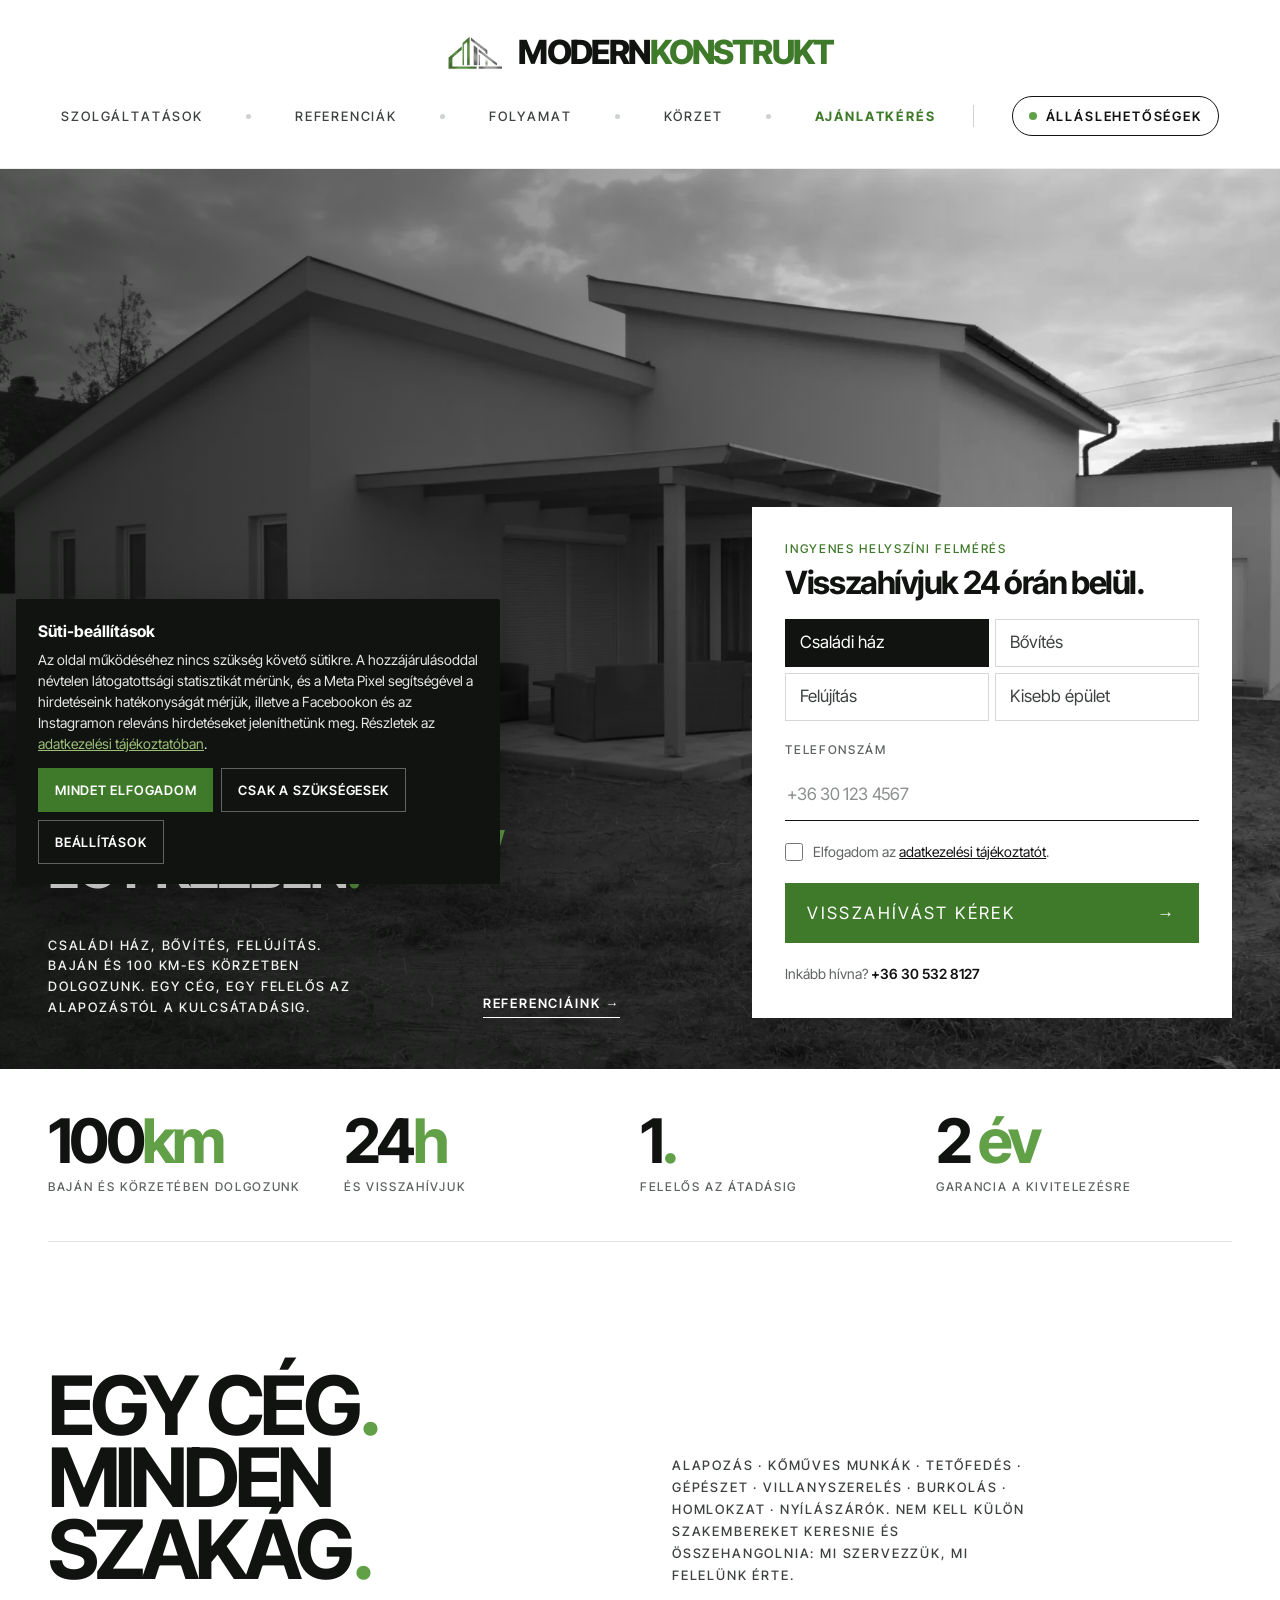
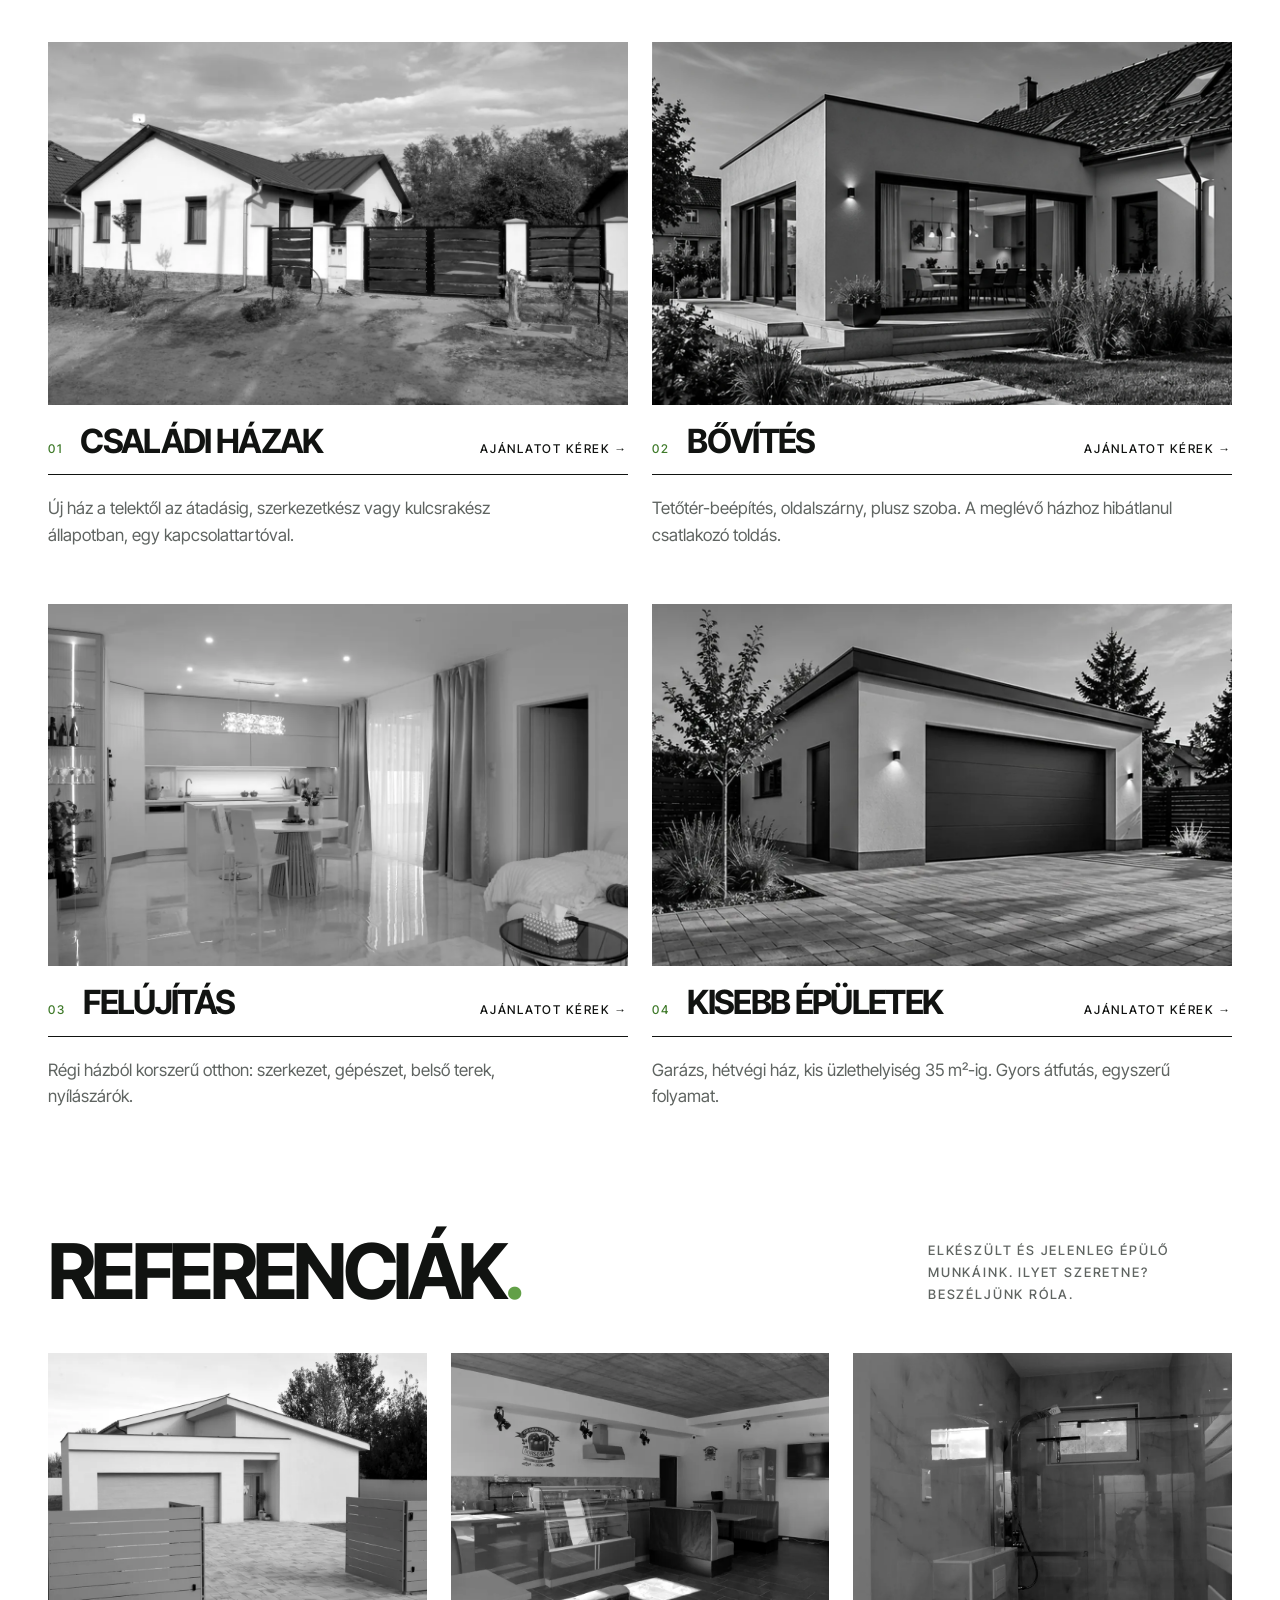
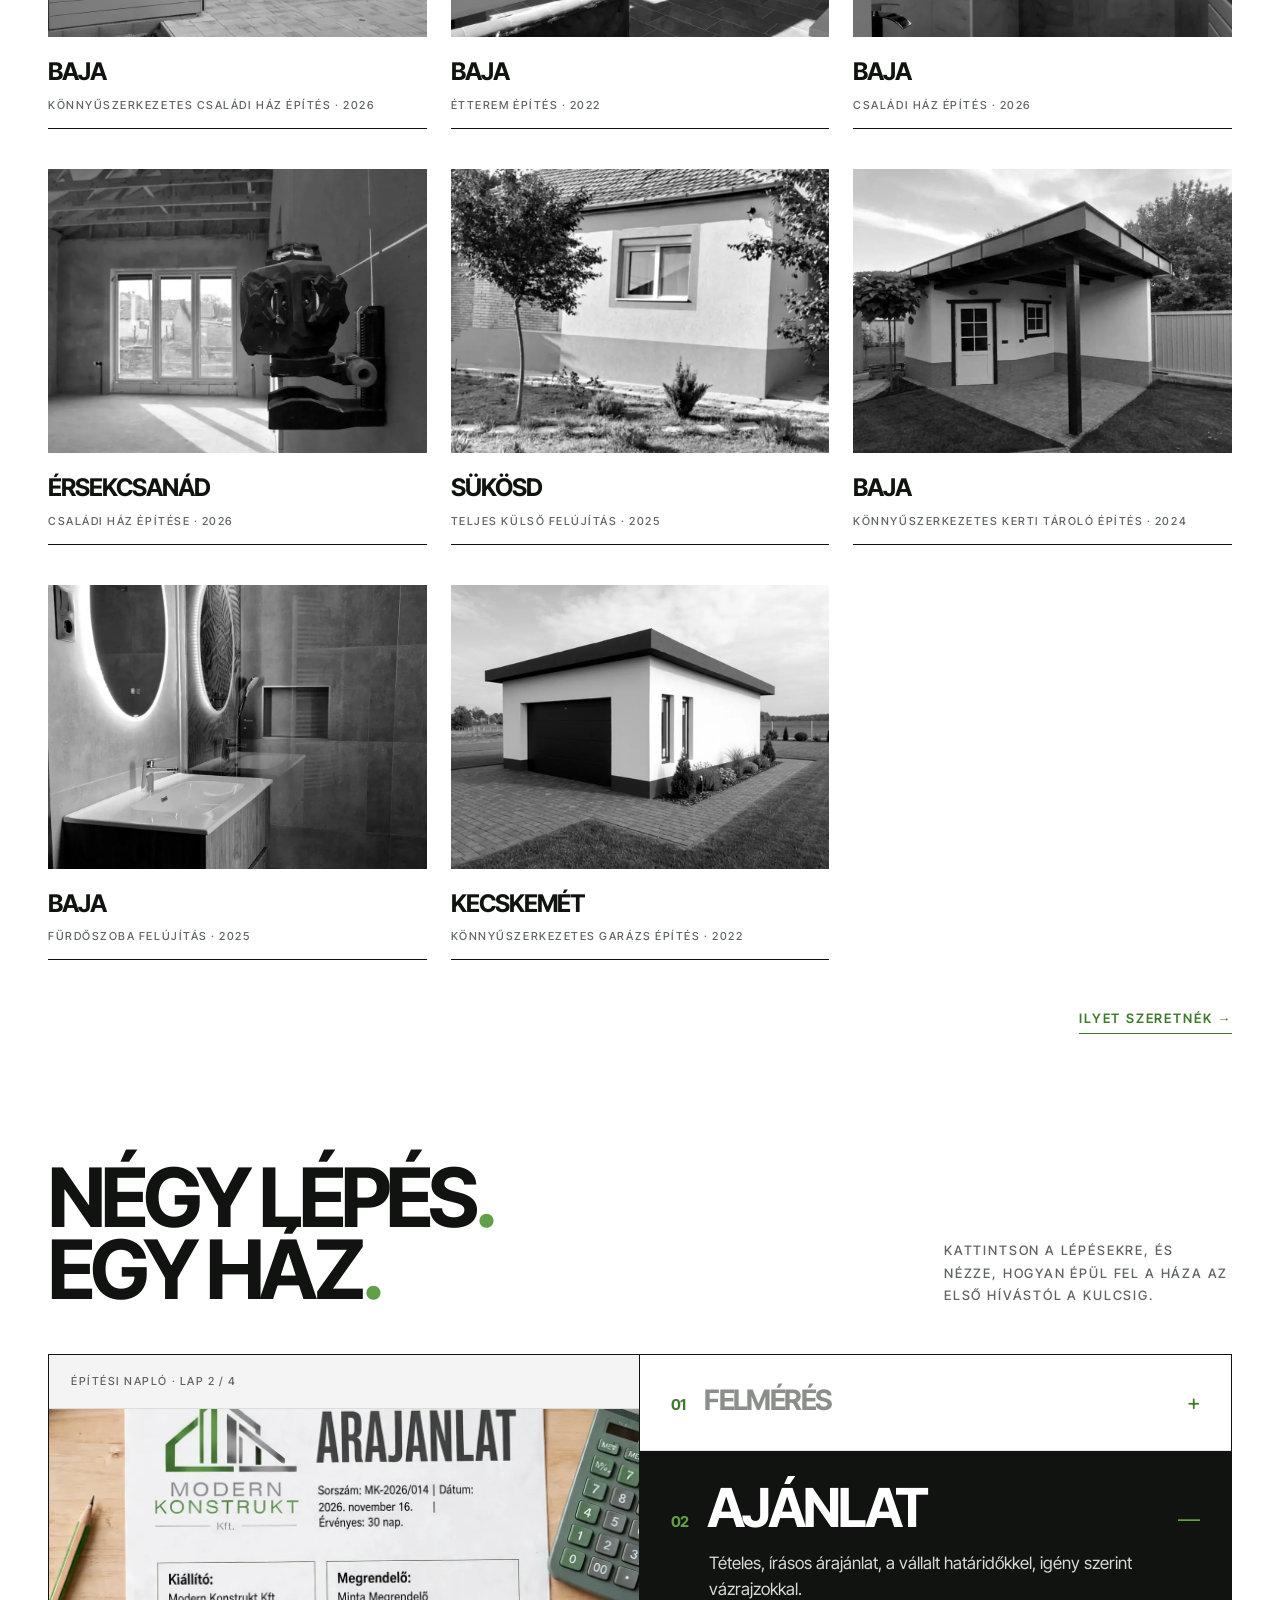
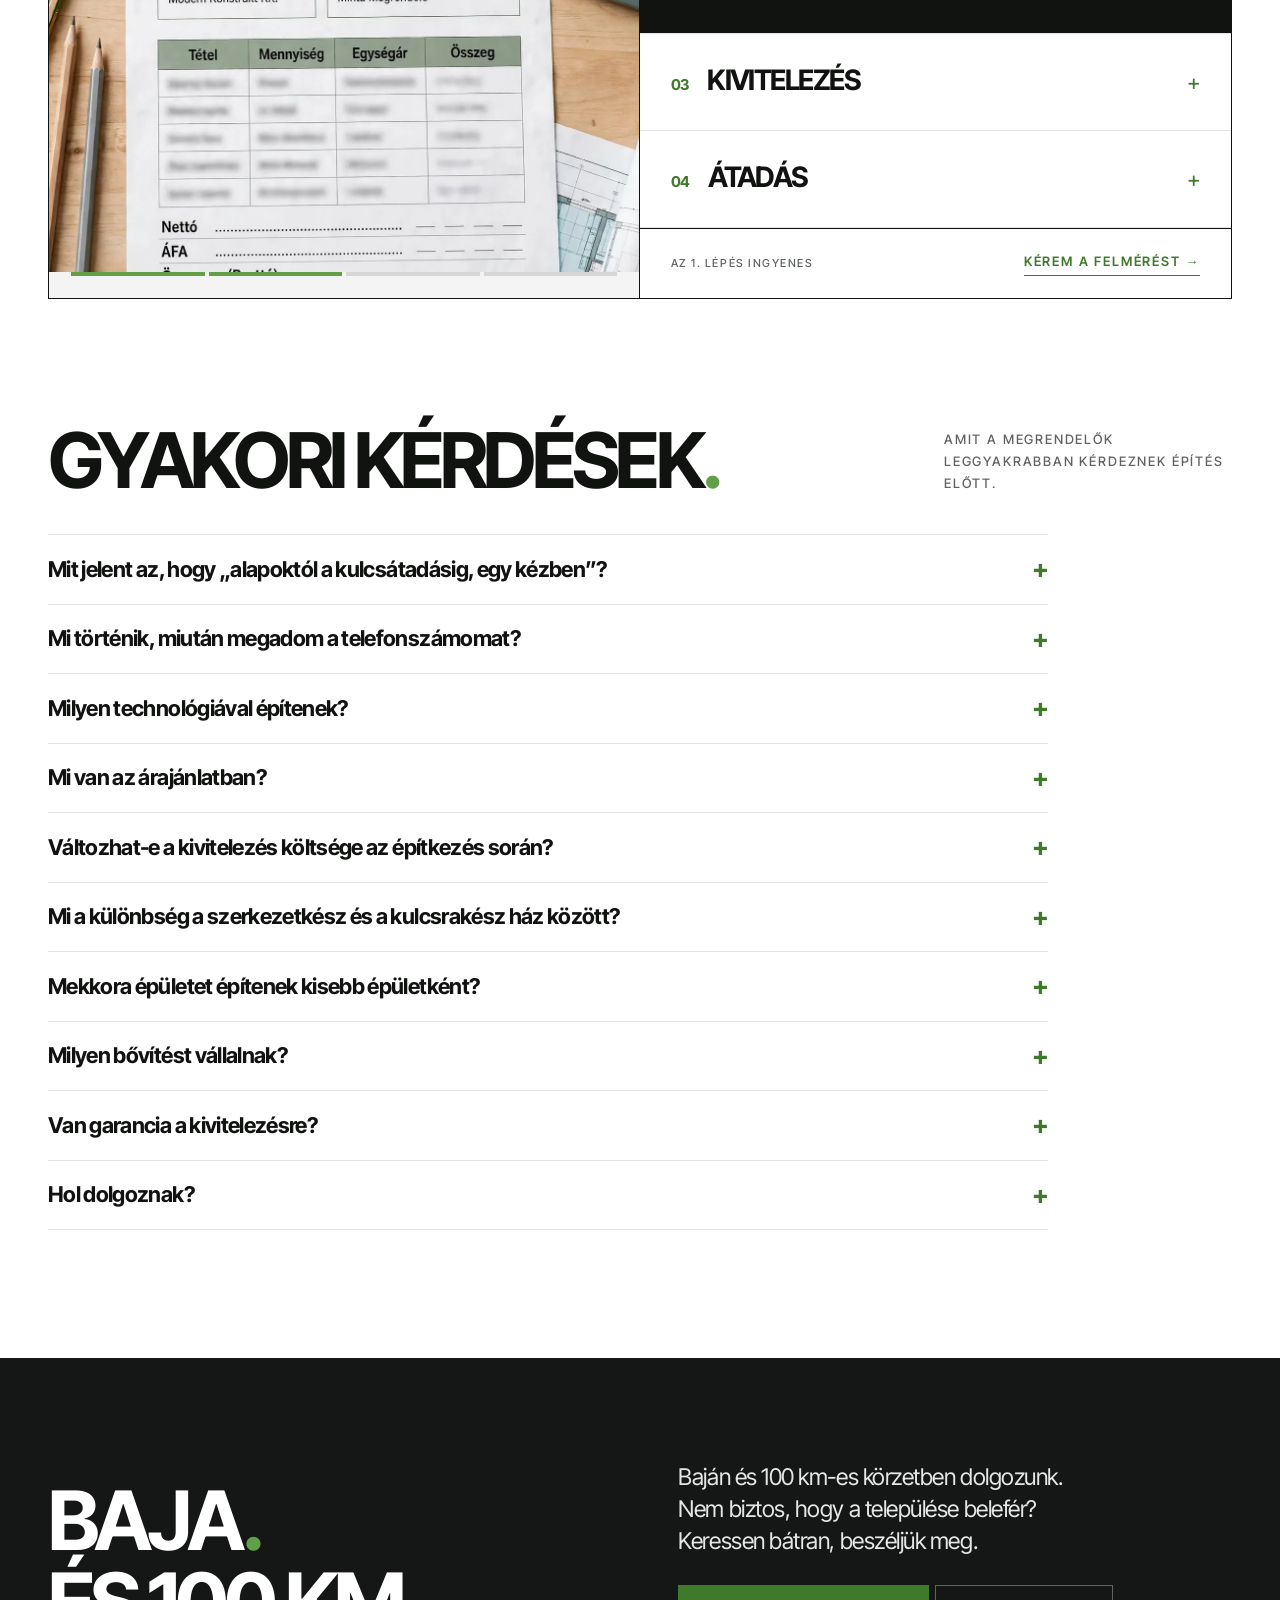
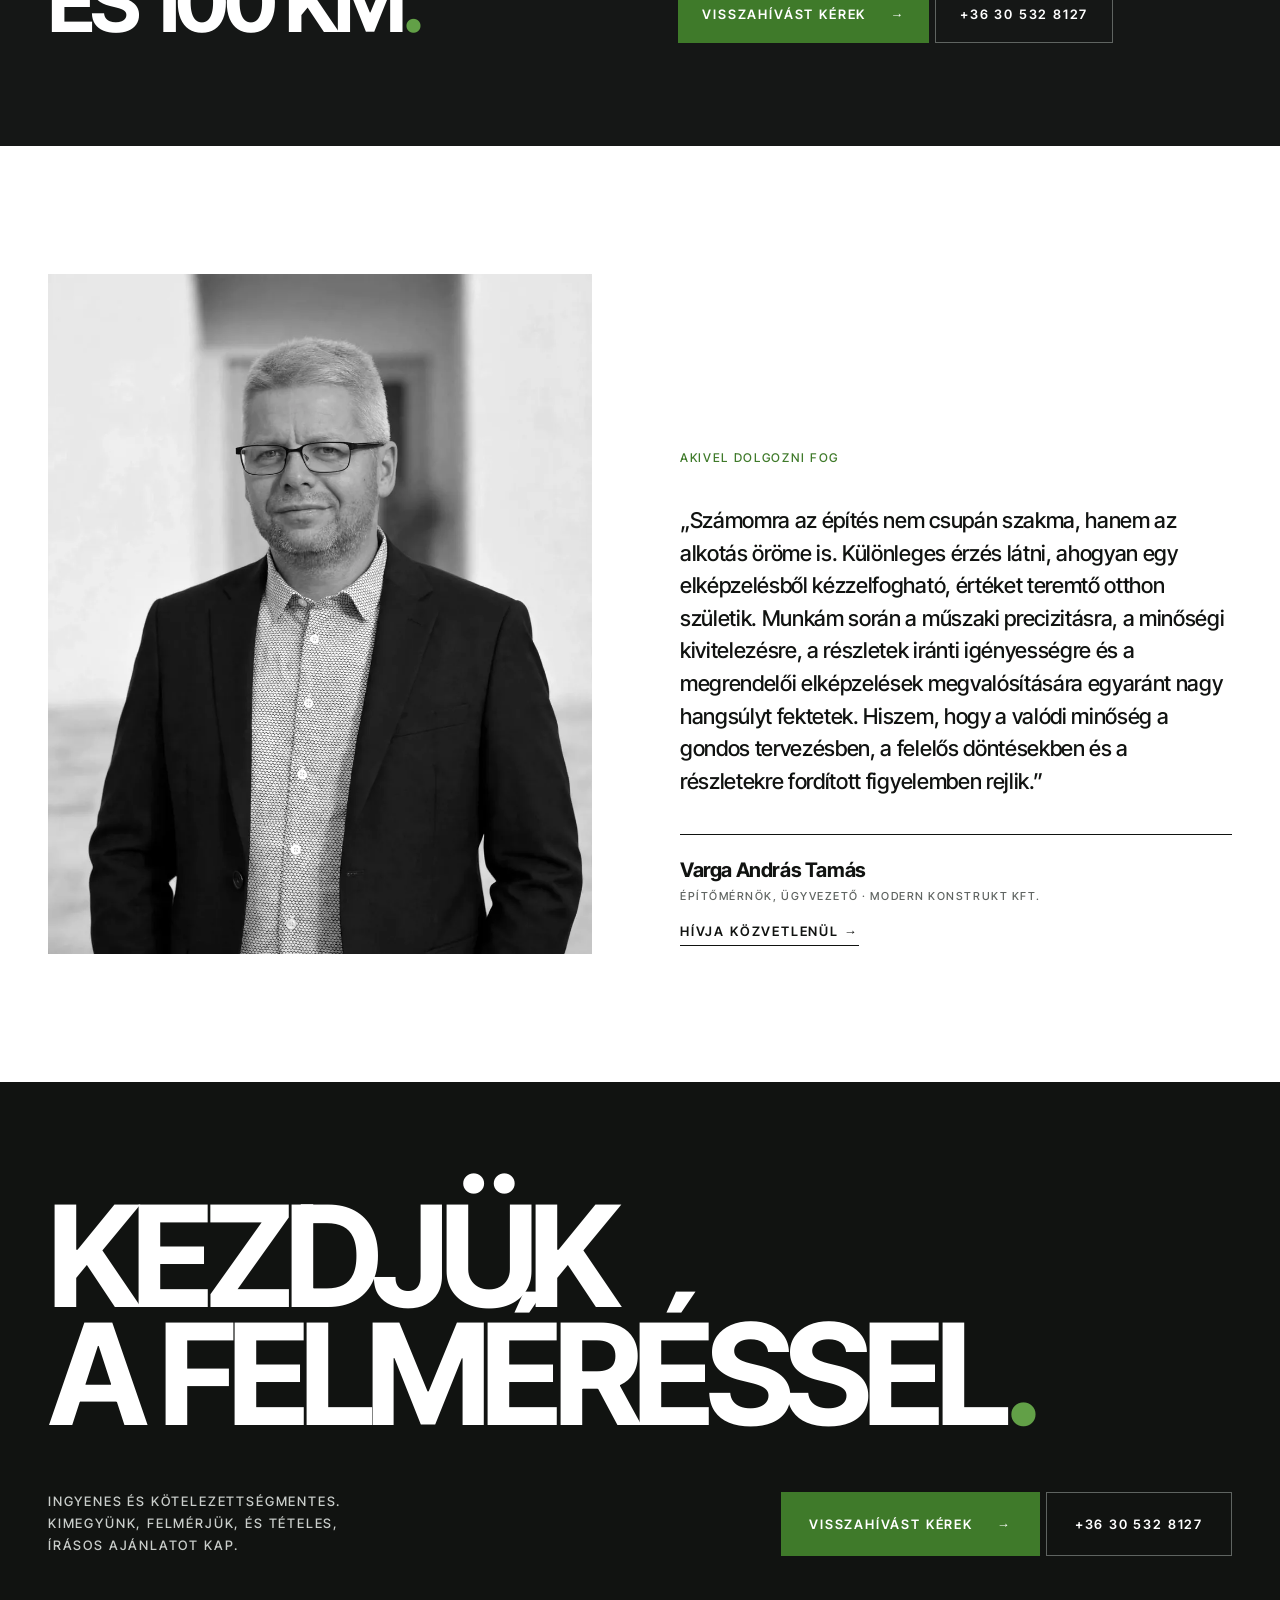
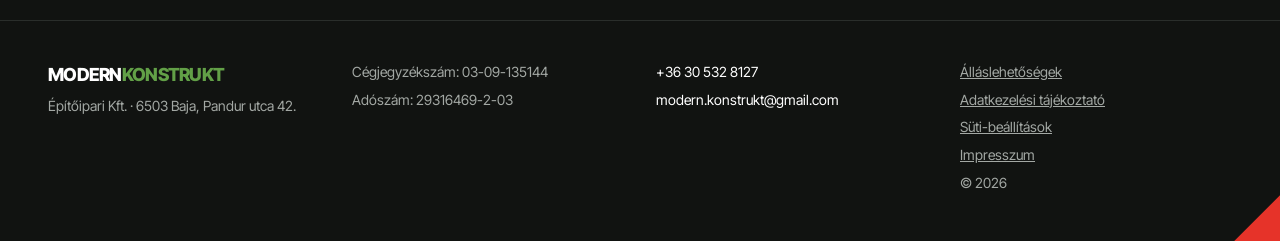
==== commit 097651af: "Referenciák: pontosított munkatípusok (könnyűszerkezetes, építése) Co-Authored-By: Claude Sonnet 5.5" ====
--- a/index.html
+++ b/index.html
@@ -176,7 +176,7 @@
 <span aria-hidden="true" class="mk-hide-sm" style="width: 5px; height: 5px; border-radius: 50%; background: rgb(207, 211, 208);"></span>
 <a aria-label="Ajánlatkérés" class="mk-cap mk-nav" href="#ajanlat" style="text-decoration: none; color: rgb(63, 122, 42); font-weight: 700;"><span aria-hidden="true" class="mk-nl"><b style="--i: 0;"><u>A</u><u>A</u></b><b style="--i: 1;"><u>j</u><u>j</u></b><b style="--i: 2;"><u>á</u><u>á</u></b><b style="--i: 3;"><u>n</u><u>n</u></b><b style="--i: 4;"><u>l</u><u>l</u></b><b style="--i: 5;"><u>a</u><u>a</u></b><b style="--i: 6;"><u>t</u><u>t</u></b><b style="--i: 7;"><u>k</u><u>k</u></b><b style="--i: 8;"><u>é</u><u>é</u></b><b style="--i: 9;"><u>r</u><u>r</u></b><b style="--i: 10;"><u>é</u><u>é</u></b><b style="--i: 11;"><u>s</u><u>s</u></b></span></a>
 <span aria-hidden="true" class="mk-navsep"></span>
-<a class="mk-cap mk-job" href="allaslehetosegek.html" style="text-decoration: none;"><span class="mk-job-dot" aria-hidden="true"></span>Álláslehetőségek</a>
+<a class="mk-cap mk-job" href="allaslehetosegek.html" style="text-decoration: none;"><span aria-hidden="true" class="mk-job-dot"></span>Álláslehetőségek</a>
 </nav></header><main id="tartalom"><section id="top" style="position: relative; min-height: 900px; background: rgb(42, 45, 43); color: rgb(255, 255, 255); display: flex; flex-direction: column; justify-content: flex-end; overflow: hidden;">
 <img alt="Modern, szabadon álló családi ház terasszal" fetchpriority="high" height="941" src="assets/hero.webp" style="position: absolute; inset: 0px; width: 100%; height: 100%; object-fit: cover; object-position: 50% 55%;" width="1672"/>
 <div aria-hidden="true" style="position: absolute; inset: 0px; background: linear-gradient(rgba(17, 19, 17, 0) 40%, rgba(17, 19, 17, 0.45) 100%);"></div>
@@ -343,11 +343,35 @@
 <p class="mk-cap" style="color: rgb(95, 100, 97); max-width: 38ch; line-height: 1.7;">Elkészült és jelenleg épülő munkáink. Ilyet szeretne? Beszéljünk róla.</p>
 </div>
 <div style="display: grid; grid-template-columns: repeat(auto-fit, minmax(min(280px, 100%), 1fr)); gap: 40px 24px;">
+<div aria-label="Kép nagyítása: Baja · Könnyűszerkezetes családi ház építés · 2026" class="mk-svc mk-zoomcard" role="button" style="display: flex; flex-direction: column; gap: 16px; text-decoration: none; color: rgb(17, 19, 17);" tabindex="0">
+<span style="display: block; aspect-ratio: 4 / 3; overflow: hidden; background: rgb(231, 233, 231);">
+<span class="mk-img" style="position: relative; display: block; width: 100%; height: 100%;">
+<img alt="Modern családi ház, kész kerítéssel és térkővel" data-caption="Baja · Könnyűszerkezetes családi ház építés · 2026" data-group="referenciak" data-scope="card" data-zoom="assets/zoom/ref-1.webp" draggable="false" height="750" loading="lazy" src="assets/ref-1.webp" style="position: absolute; inset: 0px; width: 100%; height: 100%; object-fit: cover;" width="1000"/>
+<img alt="" aria-hidden="true" class="mk-col" draggable="false" height="750" loading="lazy" src="assets/ref-1-szines.webp" style="position: absolute; inset: 0px; width: 100%; height: 100%; object-fit: cover;" width="1000"/>
+</span>
+</span>
+<span style="display: flex; flex-direction: column; gap: 6px; padding-bottom: 14px; border-bottom: 1px solid rgb(17, 19, 17);">
+<span style="font-weight: 700; font-size: clamp(22px, 1.9vw, 28px); letter-spacing: -0.04em; text-transform: uppercase;">Baja</span>
+<span class="mk-cap" style="font-size: 11px; color: rgb(95, 100, 97);">Könnyűszerkezetes családi ház építés · 2026</span>
+</span>
+</div>
+<div aria-label="Kép nagyítása: Baja · Étterem építés · 2022" class="mk-svc mk-zoomcard" role="button" style="display: flex; flex-direction: column; gap: 16px; text-decoration: none; color: rgb(17, 19, 17);" tabindex="0">
+<span style="display: block; aspect-ratio: 4 / 3; overflow: hidden; background: rgb(231, 233, 231);">
+<span class="mk-img" style="position: relative; display: block; width: 100%; height: 100%;">
+<img alt="Étterem belső tere" data-caption="Baja · Étterem építés · 2022" data-group="referenciak" data-scope="card" data-zoom="assets/zoom/ref-2.webp" draggable="false" height="750" loading="lazy" src="assets/ref-2.webp" style="position: absolute; inset: 0px; width: 100%; height: 100%; object-fit: cover;" width="1000"/>
+<img alt="" aria-hidden="true" class="mk-col" draggable="false" height="750" loading="lazy" src="assets/ref-2-szines.webp" style="position: absolute; inset: 0px; width: 100%; height: 100%; object-fit: cover;" width="1000"/>
+</span>
+</span>
+<span style="display: flex; flex-direction: column; gap: 6px; padding-bottom: 14px; border-bottom: 1px solid rgb(17, 19, 17);">
+<span style="font-weight: 700; font-size: clamp(22px, 1.9vw, 28px); letter-spacing: -0.04em; text-transform: uppercase;">Baja</span>
+<span class="mk-cap" style="font-size: 11px; color: rgb(95, 100, 97);">Étterem építés · 2022</span>
+</span>
+</div>
 <div aria-label="Kép nagyítása: Baja · Családi ház építés · 2026" class="mk-svc mk-zoomcard" role="button" style="display: flex; flex-direction: column; gap: 16px; text-decoration: none; color: rgb(17, 19, 17);" tabindex="0">
 <span style="display: block; aspect-ratio: 4 / 3; overflow: hidden; background: rgb(231, 233, 231);">
 <span class="mk-img" style="position: relative; display: block; width: 100%; height: 100%;">
-<img alt="Modern családi ház, kész kerítéssel és térkővel" data-caption="Baja · Családi ház építés · 2026" data-group="referenciak" data-scope="card" data-zoom="assets/zoom/ref-1.webp" draggable="false" height="750" loading="lazy" src="assets/ref-1.webp" style="position: absolute; inset: 0px; width: 100%; height: 100%; object-fit: cover;" width="1000"/>
-<img alt="" aria-hidden="true" class="mk-col" draggable="false" height="750" loading="lazy" src="assets/ref-1-szines.webp" style="position: absolute; inset: 0px; width: 100%; height: 100%; object-fit: cover;" width="1000"/>
+<img alt="Kész fürdőszoba márványburkolattal" data-caption="Baja · Családi ház építés · 2026" data-group="referenciak" data-scope="card" data-zoom="assets/zoom/ref-4.webp" draggable="false" height="750" loading="lazy" src="assets/ref-4.webp" style="position: absolute; inset: 0px; width: 100%; height: 100%; object-fit: cover;" width="1000"/>
+<img alt="" aria-hidden="true" class="mk-col" draggable="false" height="750" loading="lazy" src="assets/ref-4-szines.webp" style="position: absolute; inset: 0px; width: 100%; height: 100%; object-fit: cover;" width="1000"/>
 </span>
 </span>
 <span style="display: flex; flex-direction: column; gap: 6px; padding-bottom: 14px; border-bottom: 1px solid rgb(17, 19, 17);">
@@ -355,40 +379,16 @@
 <span class="mk-cap" style="font-size: 11px; color: rgb(95, 100, 97);">Családi ház építés · 2026</span>
 </span>
 </div>
-<div aria-label="Kép nagyítása: Baja · Étterem építés · 2022" class="mk-svc mk-zoomcard" role="button" style="display: flex; flex-direction: column; gap: 16px; text-decoration: none; color: rgb(17, 19, 17);" tabindex="0">
-<span style="display: block; aspect-ratio: 4 / 3; overflow: hidden; background: rgb(231, 233, 231);">
-<span class="mk-img" style="position: relative; display: block; width: 100%; height: 100%;">
-<img alt="Étterem belső tere" data-caption="Baja · Étterem építés · 2022" data-group="referenciak" data-scope="card" data-zoom="assets/zoom/ref-2.webp" draggable="false" height="750" loading="lazy" src="assets/ref-2.webp" style="position: absolute; inset: 0px; width: 100%; height: 100%; object-fit: cover;" width="1000"/>
-<img alt="" aria-hidden="true" class="mk-col" draggable="false" height="750" loading="lazy" src="assets/ref-2-szines.webp" style="position: absolute; inset: 0px; width: 100%; height: 100%; object-fit: cover;" width="1000"/>
-</span>
-</span>
-<span style="display: flex; flex-direction: column; gap: 6px; padding-bottom: 14px; border-bottom: 1px solid rgb(17, 19, 17);">
-<span style="font-weight: 700; font-size: clamp(22px, 1.9vw, 28px); letter-spacing: -0.04em; text-transform: uppercase;">Baja</span>
-<span class="mk-cap" style="font-size: 11px; color: rgb(95, 100, 97);">Étterem építés · 2022</span>
-</span>
-</div>
-<div aria-label="Kép nagyítása: Baja · Családi ház építés · 2026" class="mk-svc mk-zoomcard" role="button" style="display: flex; flex-direction: column; gap: 16px; text-decoration: none; color: rgb(17, 19, 17);" tabindex="0">
-<span style="display: block; aspect-ratio: 4 / 3; overflow: hidden; background: rgb(231, 233, 231);">
-<span class="mk-img" style="position: relative; display: block; width: 100%; height: 100%;">
-<img alt="Kész fürdőszoba márványburkolattal" data-caption="Baja · Családi ház építés · 2026" data-group="referenciak" data-scope="card" data-zoom="assets/zoom/ref-4.webp" draggable="false" height="750" loading="lazy" src="assets/ref-4.webp" style="position: absolute; inset: 0px; width: 100%; height: 100%; object-fit: cover;" width="1000"/>
-<img alt="" aria-hidden="true" class="mk-col" draggable="false" height="750" loading="lazy" src="assets/ref-4-szines.webp" style="position: absolute; inset: 0px; width: 100%; height: 100%; object-fit: cover;" width="1000"/>
-</span>
-</span>
-<span style="display: flex; flex-direction: column; gap: 6px; padding-bottom: 14px; border-bottom: 1px solid rgb(17, 19, 17);">
-<span style="font-weight: 700; font-size: clamp(22px, 1.9vw, 28px); letter-spacing: -0.04em; text-transform: uppercase;">Baja</span>
-<span class="mk-cap" style="font-size: 11px; color: rgb(95, 100, 97);">Családi ház építés · 2026</span>
-</span>
-</div>
-<div aria-label="Kép nagyítása: Érsekcsanád · Családi ház · 2026" class="mk-svc mk-zoomcard" role="button" style="display: flex; flex-direction: column; gap: 16px; text-decoration: none; color: rgb(17, 19, 17);" tabindex="0">
-<span style="display: block; aspect-ratio: 4 / 3; overflow: hidden; background: rgb(231, 233, 231);">
-<span class="mk-img" style="position: relative; display: block; width: 100%; height: 100%;">
-<img alt="Épülő családi ház belső tere lézeres szintezéssel" data-caption="Érsekcsanád · Családi ház · 2026" data-group="referenciak" data-scope="card" data-zoom="assets/zoom/ref-5.webp" draggable="false" height="750" loading="lazy" src="assets/ref-5.webp" style="position: absolute; inset: 0px; width: 100%; height: 100%; object-fit: cover;" width="1000"/>
+<div aria-label="Kép nagyítása: Érsekcsanád · Családi ház építése · 2026" class="mk-svc mk-zoomcard" role="button" style="display: flex; flex-direction: column; gap: 16px; text-decoration: none; color: rgb(17, 19, 17);" tabindex="0">
+<span style="display: block; aspect-ratio: 4 / 3; overflow: hidden; background: rgb(231, 233, 231);">
+<span class="mk-img" style="position: relative; display: block; width: 100%; height: 100%;">
+<img alt="Épülő családi ház belső tere lézeres szintezéssel" data-caption="Érsekcsanád · Családi ház építése · 2026" data-group="referenciak" data-scope="card" data-zoom="assets/zoom/ref-5.webp" draggable="false" height="750" loading="lazy" src="assets/ref-5.webp" style="position: absolute; inset: 0px; width: 100%; height: 100%; object-fit: cover;" width="1000"/>
 <img alt="" aria-hidden="true" class="mk-col" draggable="false" height="750" loading="lazy" src="assets/ref-5-szines.webp" style="position: absolute; inset: 0px; width: 100%; height: 100%; object-fit: cover;" width="1000"/>
 </span>
 </span>
 <span style="display: flex; flex-direction: column; gap: 6px; padding-bottom: 14px; border-bottom: 1px solid rgb(17, 19, 17);">
 <span style="font-weight: 700; font-size: clamp(22px, 1.9vw, 28px); letter-spacing: -0.04em; text-transform: uppercase;">Érsekcsanád</span>
-<span class="mk-cap" style="font-size: 11px; color: rgb(95, 100, 97);">Családi ház · 2026</span>
+<span class="mk-cap" style="font-size: 11px; color: rgb(95, 100, 97);">Családi ház építése · 2026</span>
 </span>
 </div>
 <div aria-label="Kép nagyítása: Sükösd · Teljes külső felújítás · 2025" class="mk-svc mk-zoomcard" role="button" style="display: flex; flex-direction: column; gap: 16px; text-decoration: none; color: rgb(17, 19, 17);" tabindex="0">
@@ -403,16 +403,16 @@
 <span class="mk-cap" style="font-size: 11px; color: rgb(95, 100, 97);">Teljes külső felújítás · 2025</span>
 </span>
 </div>
-<div aria-label="Kép nagyítása: Baja · Kerti tároló építés · 2024" class="mk-svc mk-zoomcard" role="button" style="display: flex; flex-direction: column; gap: 16px; text-decoration: none; color: rgb(17, 19, 17);" tabindex="0">
-<span style="display: block; aspect-ratio: 4 / 3; overflow: hidden; background: rgb(231, 233, 231);">
-<span class="mk-img" style="position: relative; display: block; width: 100%; height: 100%;">
-<img alt="Fedett teraszos kerti épület" data-caption="Baja · Kerti tároló építés · 2024" data-group="referenciak" data-scope="card" data-zoom="assets/zoom/ref-9.webp" draggable="false" height="750" loading="lazy" src="assets/ref-9.webp" style="position: absolute; inset: 0px; width: 100%; height: 100%; object-fit: cover;" width="1000"/>
+<div aria-label="Kép nagyítása: Baja · Könnyűszerkezetes kerti tároló építés · 2024" class="mk-svc mk-zoomcard" role="button" style="display: flex; flex-direction: column; gap: 16px; text-decoration: none; color: rgb(17, 19, 17);" tabindex="0">
+<span style="display: block; aspect-ratio: 4 / 3; overflow: hidden; background: rgb(231, 233, 231);">
+<span class="mk-img" style="position: relative; display: block; width: 100%; height: 100%;">
+<img alt="Fedett teraszos kerti épület" data-caption="Baja · Könnyűszerkezetes kerti tároló építés · 2024" data-group="referenciak" data-scope="card" data-zoom="assets/zoom/ref-9.webp" draggable="false" height="750" loading="lazy" src="assets/ref-9.webp" style="position: absolute; inset: 0px; width: 100%; height: 100%; object-fit: cover;" width="1000"/>
 <img alt="" aria-hidden="true" class="mk-col" draggable="false" height="750" loading="lazy" src="assets/ref-9-szines.webp" style="position: absolute; inset: 0px; width: 100%; height: 100%; object-fit: cover;" width="1000"/>
 </span>
 </span>
 <span style="display: flex; flex-direction: column; gap: 6px; padding-bottom: 14px; border-bottom: 1px solid rgb(17, 19, 17);">
 <span style="font-weight: 700; font-size: clamp(22px, 1.9vw, 28px); letter-spacing: -0.04em; text-transform: uppercase;">Baja</span>
-<span class="mk-cap" style="font-size: 11px; color: rgb(95, 100, 97);">Kerti tároló építés · 2024</span>
+<span class="mk-cap" style="font-size: 11px; color: rgb(95, 100, 97);">Könnyűszerkezetes kerti tároló építés · 2024</span>
 </span>
 </div>
 <div aria-label="Kép nagyítása: Baja · Fürdőszoba felújítás · 2025" class="mk-svc mk-zoomcard" role="button" style="display: flex; flex-direction: column; gap: 16px; text-decoration: none; color: rgb(17, 19, 17);" tabindex="0">
@@ -427,16 +427,16 @@
 <span class="mk-cap" style="font-size: 11px; color: rgb(95, 100, 97);">Fürdőszoba felújítás · 2025</span>
 </span>
 </div>
-<div aria-label="Kép nagyítása: Kecskemét · Garázs építés · 2022" class="mk-svc mk-zoomcard" role="button" style="display: flex; flex-direction: column; gap: 16px; text-decoration: none; color: rgb(17, 19, 17);" tabindex="0">
-<span style="display: block; aspect-ratio: 4 / 3; overflow: hidden; background: rgb(231, 233, 231);">
-<span class="mk-img" style="position: relative; display: block; width: 100%; height: 100%;">
-<img alt="Új építésű garázs" data-caption="Kecskemét · Garázs építés · 2022" data-group="referenciak" data-scope="card" data-zoom="assets/zoom/ref-12.webp" draggable="false" height="750" loading="lazy" src="assets/ref-12.webp" style="position: absolute; inset: 0px; width: 100%; height: 100%; object-fit: cover;" width="1000"/>
+<div aria-label="Kép nagyítása: Kecskemét · Könnyűszerkezetes garázs építés · 2022" class="mk-svc mk-zoomcard" role="button" style="display: flex; flex-direction: column; gap: 16px; text-decoration: none; color: rgb(17, 19, 17);" tabindex="0">
+<span style="display: block; aspect-ratio: 4 / 3; overflow: hidden; background: rgb(231, 233, 231);">
+<span class="mk-img" style="position: relative; display: block; width: 100%; height: 100%;">
+<img alt="Új építésű garázs" data-caption="Kecskemét · Könnyűszerkezetes garázs építés · 2022" data-group="referenciak" data-scope="card" data-zoom="assets/zoom/ref-12.webp" draggable="false" height="750" loading="lazy" src="assets/ref-12.webp" style="position: absolute; inset: 0px; width: 100%; height: 100%; object-fit: cover;" width="1000"/>
 <img alt="" aria-hidden="true" class="mk-col" draggable="false" height="750" loading="lazy" src="assets/ref-12-szines.webp" style="position: absolute; inset: 0px; width: 100%; height: 100%; object-fit: cover;" width="1000"/>
 </span>
 </span>
 <span style="display: flex; flex-direction: column; gap: 6px; padding-bottom: 14px; border-bottom: 1px solid rgb(17, 19, 17);">
 <span style="font-weight: 700; font-size: clamp(22px, 1.9vw, 28px); letter-spacing: -0.04em; text-transform: uppercase;">Kecskemét</span>
-<span class="mk-cap" style="font-size: 11px; color: rgb(95, 100, 97);">Garázs építés · 2022</span>
+<span class="mk-cap" style="font-size: 11px; color: rgb(95, 100, 97);">Könnyűszerkezetes garázs építés · 2022</span>
 </span>
 </div>
 </div>
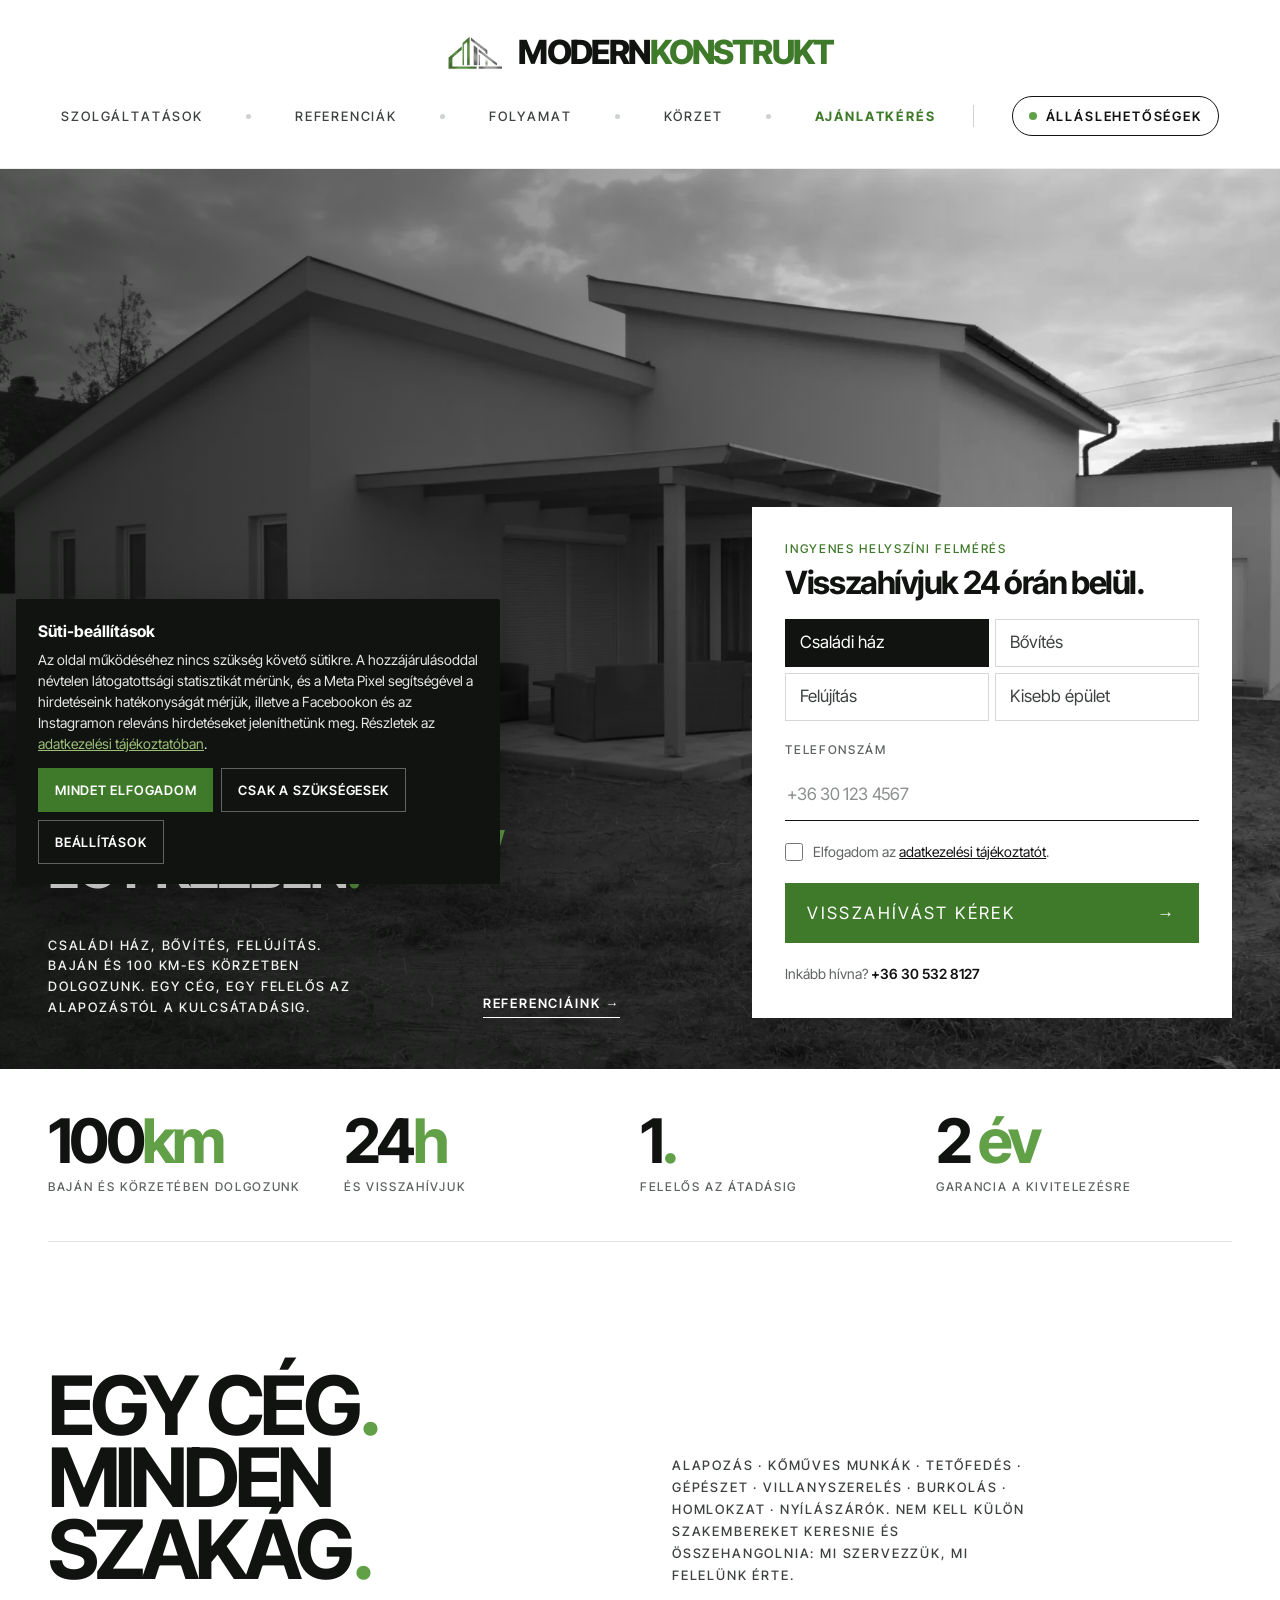
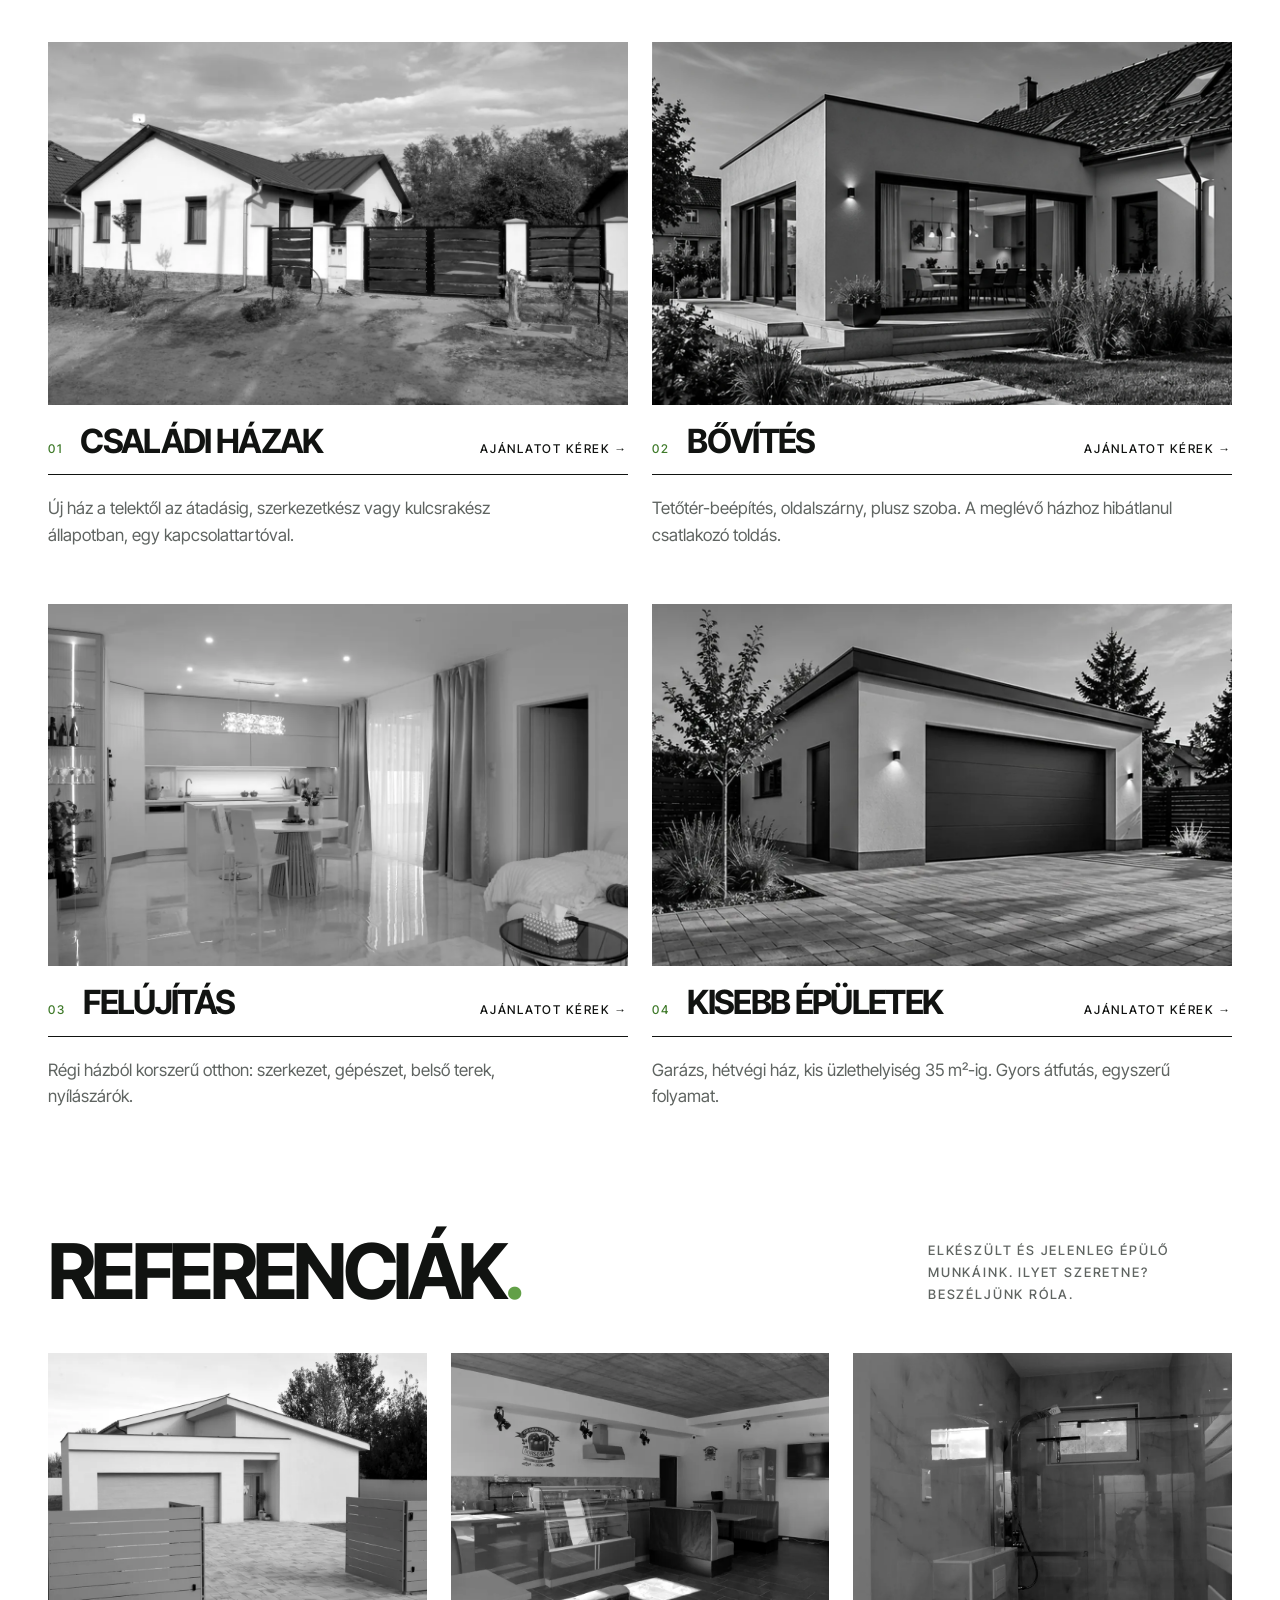
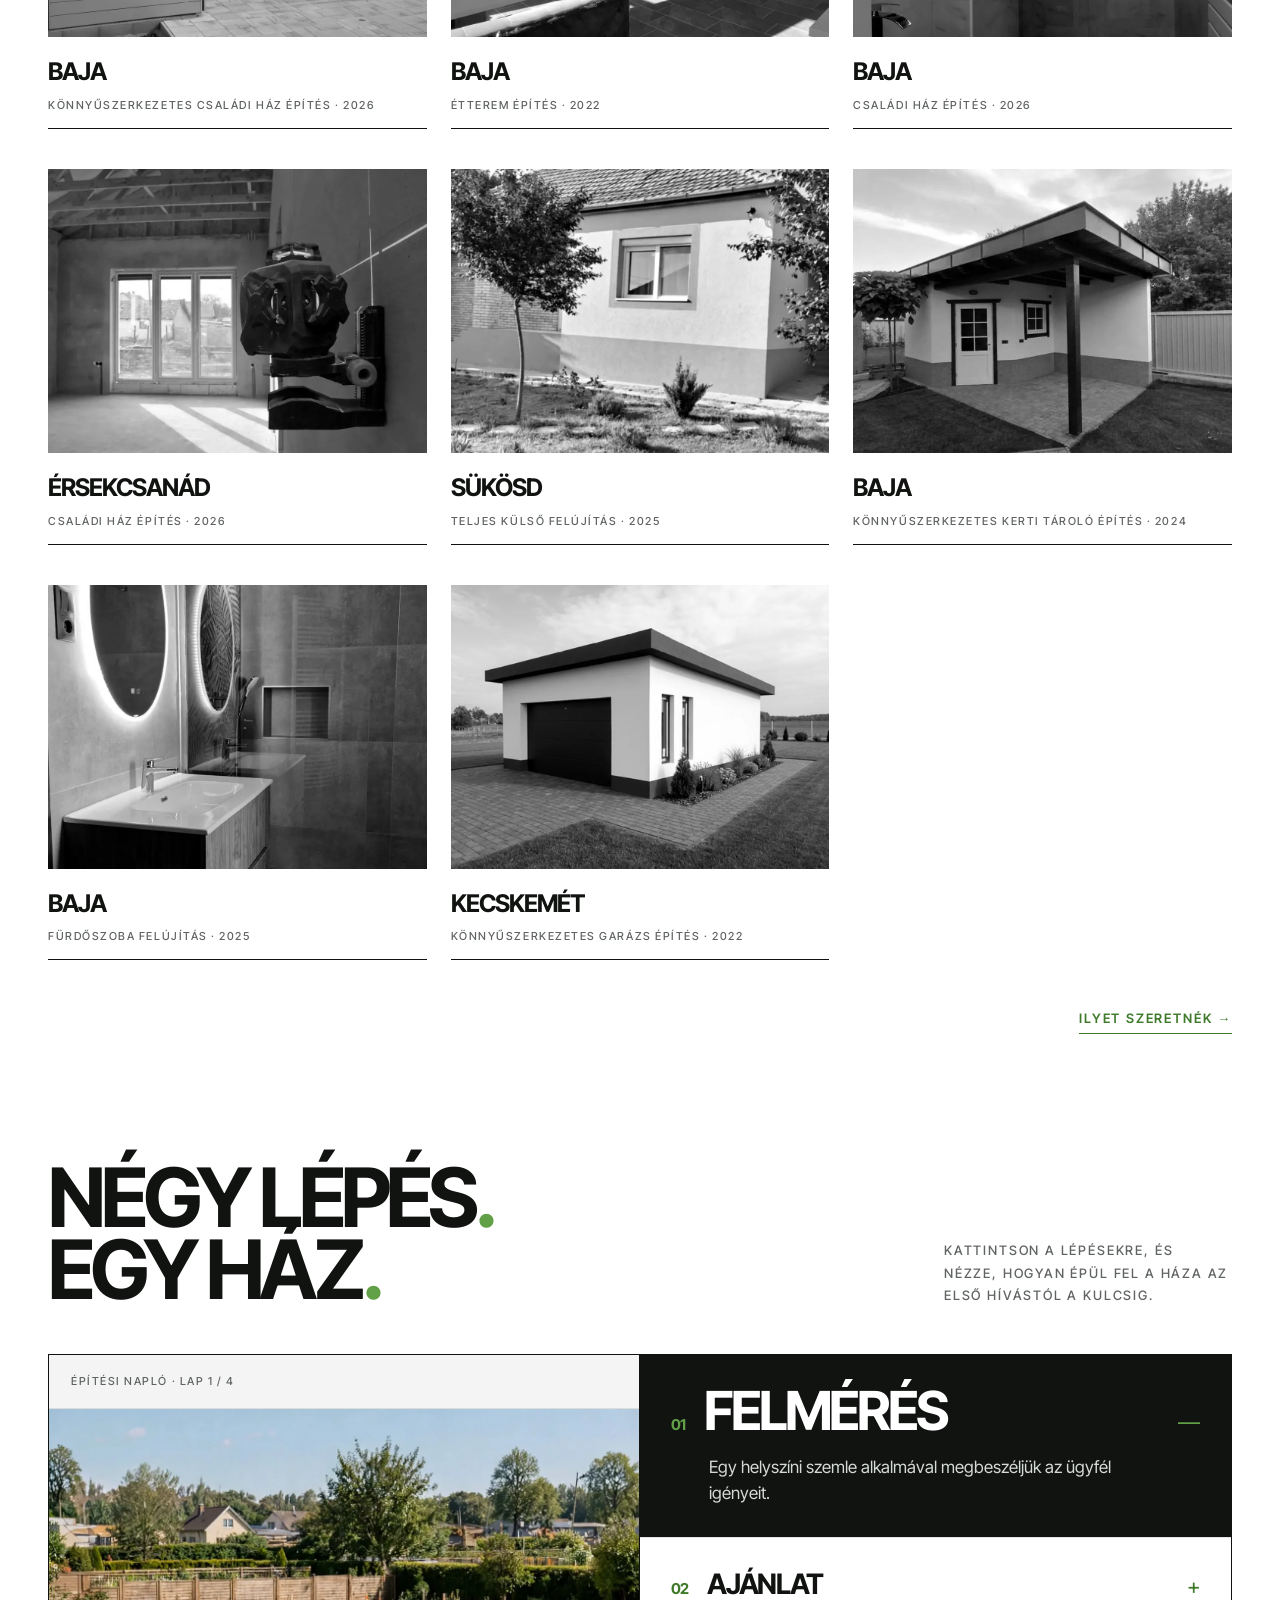
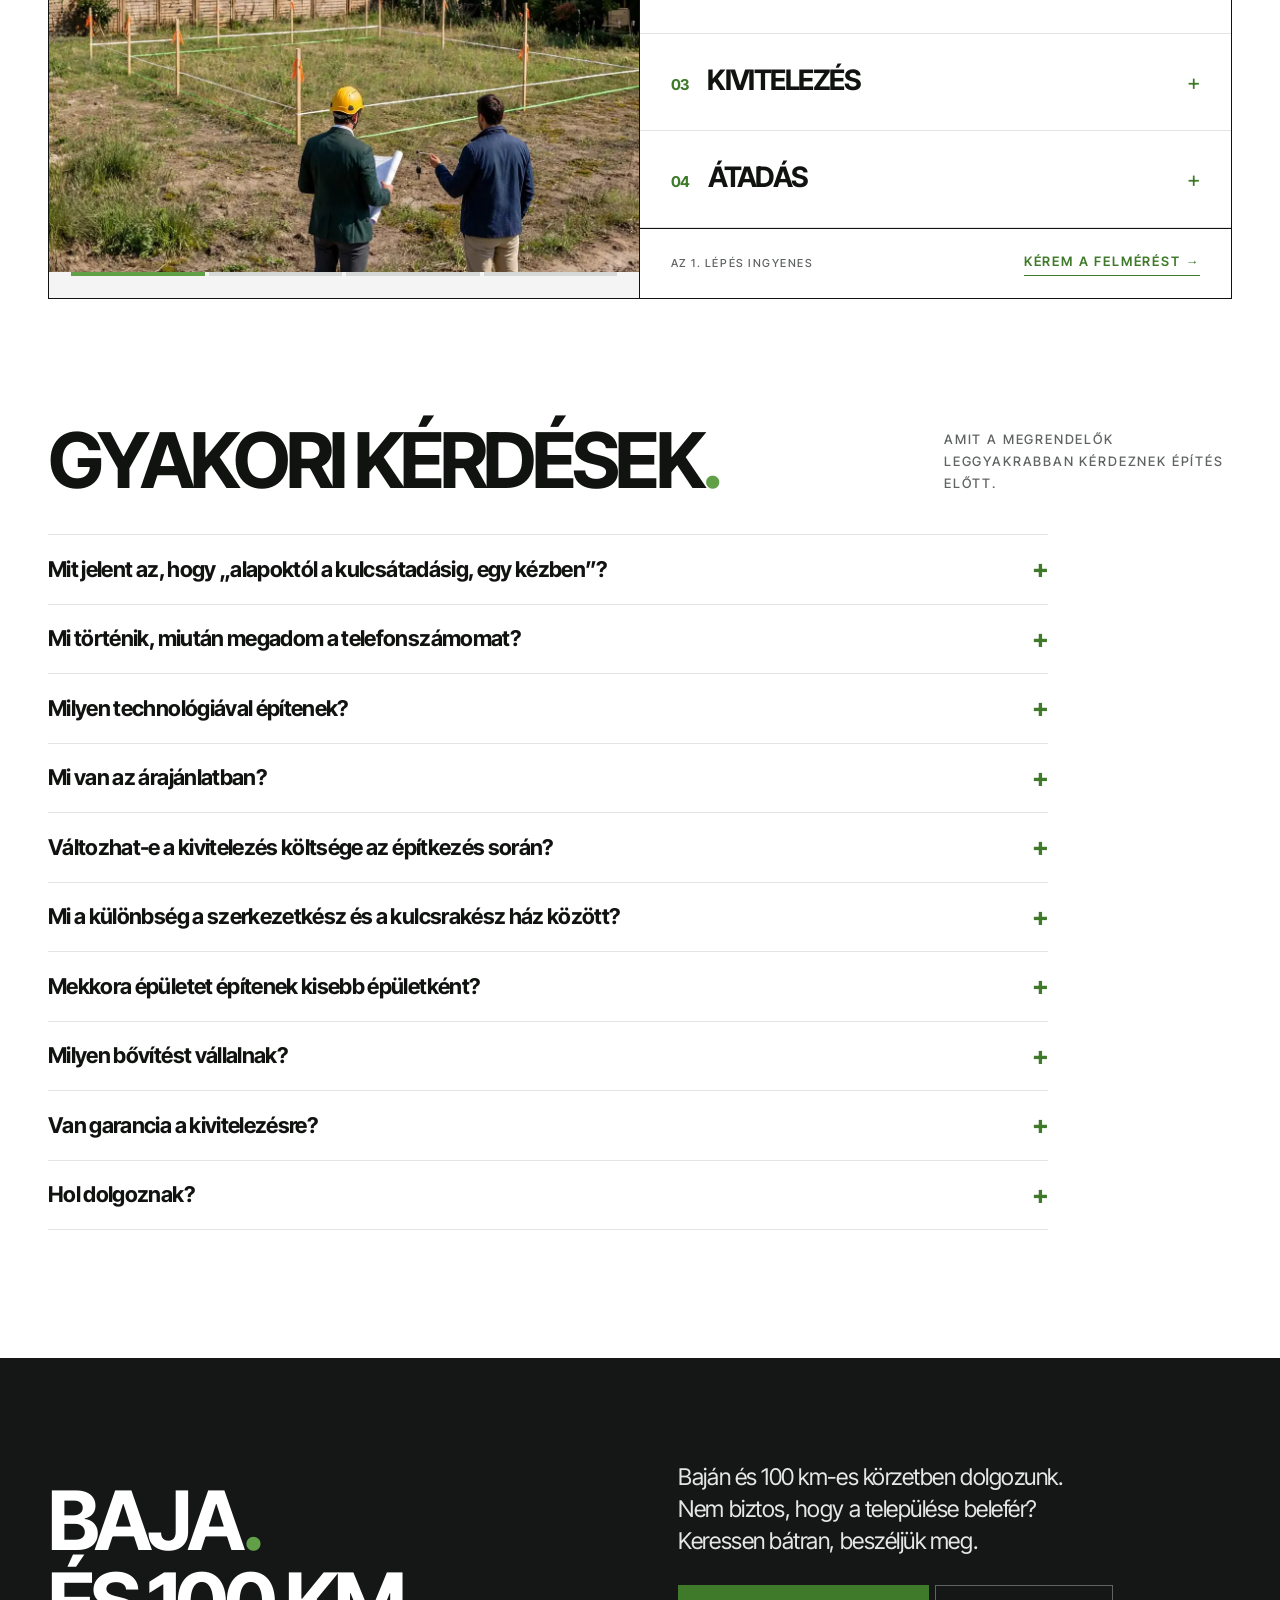
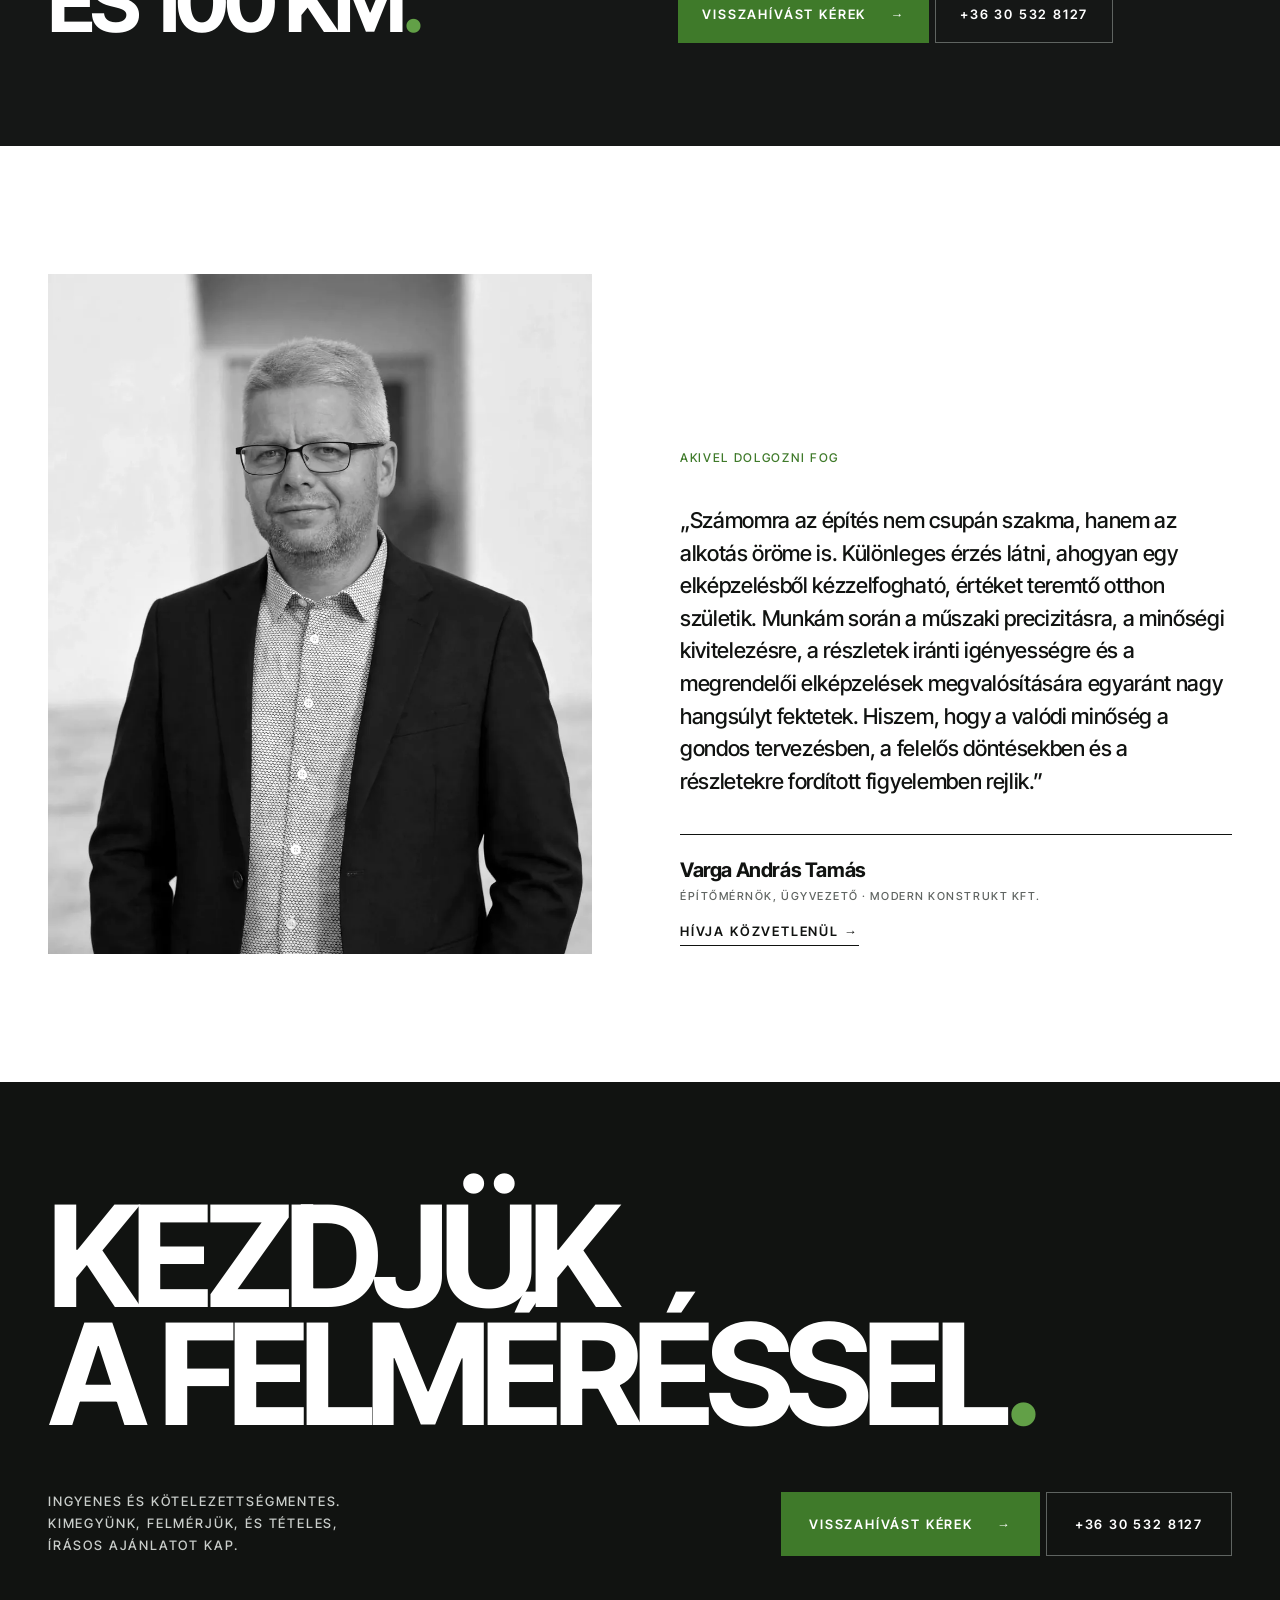
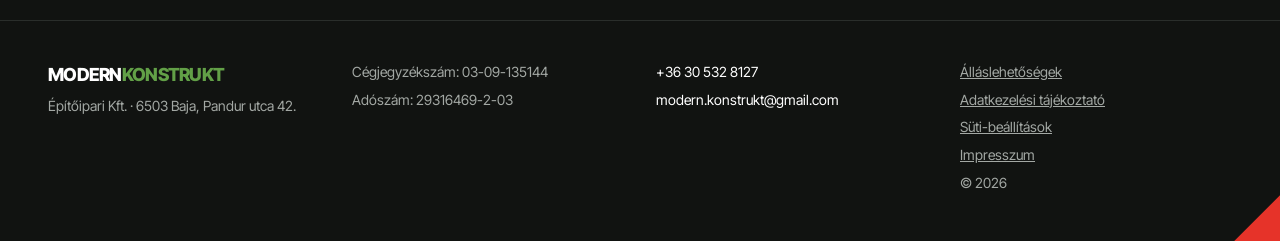
==== commit fb72d7e6: "Referenciák: 3. és 4. kártya egységes felirata Co-Authored-By: Claude Sonnet 5.5 <noreply@anthropic." ====
--- a/index.html
+++ b/index.html
@@ -379,16 +379,16 @@
 <span class="mk-cap" style="font-size: 11px; color: rgb(95, 100, 97);">Családi ház építés · 2026</span>
 </span>
 </div>
-<div aria-label="Kép nagyítása: Érsekcsanád · Családi ház építése · 2026" class="mk-svc mk-zoomcard" role="button" style="display: flex; flex-direction: column; gap: 16px; text-decoration: none; color: rgb(17, 19, 17);" tabindex="0">
-<span style="display: block; aspect-ratio: 4 / 3; overflow: hidden; background: rgb(231, 233, 231);">
-<span class="mk-img" style="position: relative; display: block; width: 100%; height: 100%;">
-<img alt="Épülő családi ház belső tere lézeres szintezéssel" data-caption="Érsekcsanád · Családi ház építése · 2026" data-group="referenciak" data-scope="card" data-zoom="assets/zoom/ref-5.webp" draggable="false" height="750" loading="lazy" src="assets/ref-5.webp" style="position: absolute; inset: 0px; width: 100%; height: 100%; object-fit: cover;" width="1000"/>
+<div aria-label="Kép nagyítása: Érsekcsanád · Családi ház építés · 2026" class="mk-svc mk-zoomcard" role="button" style="display: flex; flex-direction: column; gap: 16px; text-decoration: none; color: rgb(17, 19, 17);" tabindex="0">
+<span style="display: block; aspect-ratio: 4 / 3; overflow: hidden; background: rgb(231, 233, 231);">
+<span class="mk-img" style="position: relative; display: block; width: 100%; height: 100%;">
+<img alt="Épülő családi ház belső tere lézeres szintezéssel" data-caption="Érsekcsanád · Családi ház építés · 2026" data-group="referenciak" data-scope="card" data-zoom="assets/zoom/ref-5.webp" draggable="false" height="750" loading="lazy" src="assets/ref-5.webp" style="position: absolute; inset: 0px; width: 100%; height: 100%; object-fit: cover;" width="1000"/>
 <img alt="" aria-hidden="true" class="mk-col" draggable="false" height="750" loading="lazy" src="assets/ref-5-szines.webp" style="position: absolute; inset: 0px; width: 100%; height: 100%; object-fit: cover;" width="1000"/>
 </span>
 </span>
 <span style="display: flex; flex-direction: column; gap: 6px; padding-bottom: 14px; border-bottom: 1px solid rgb(17, 19, 17);">
 <span style="font-weight: 700; font-size: clamp(22px, 1.9vw, 28px); letter-spacing: -0.04em; text-transform: uppercase;">Érsekcsanád</span>
-<span class="mk-cap" style="font-size: 11px; color: rgb(95, 100, 97);">Családi ház építése · 2026</span>
+<span class="mk-cap" style="font-size: 11px; color: rgb(95, 100, 97);">Családi ház építés · 2026</span>
 </span>
 </div>
 <div aria-label="Kép nagyítása: Sükösd · Teljes külső felújítás · 2025" class="mk-svc mk-zoomcard" role="button" style="display: flex; flex-direction: column; gap: 16px; text-decoration: none; color: rgb(17, 19, 17);" tabindex="0">
